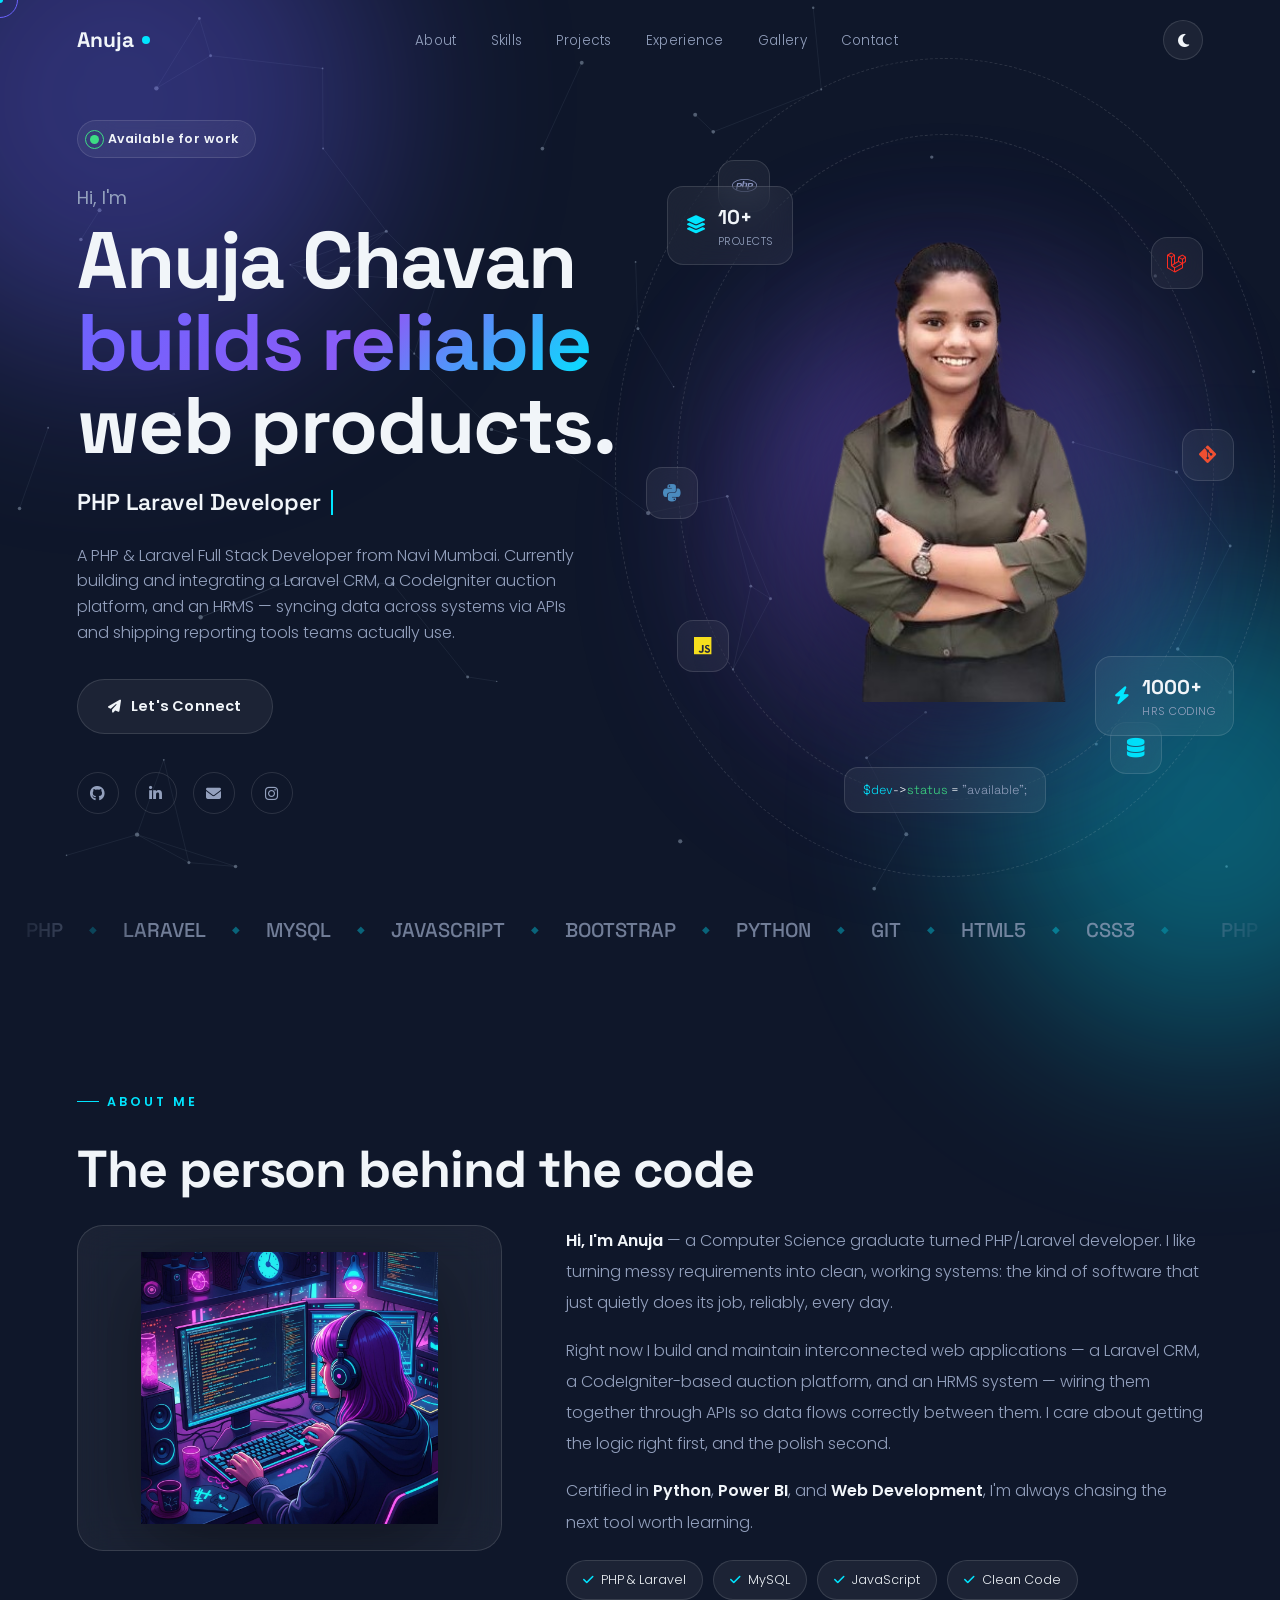
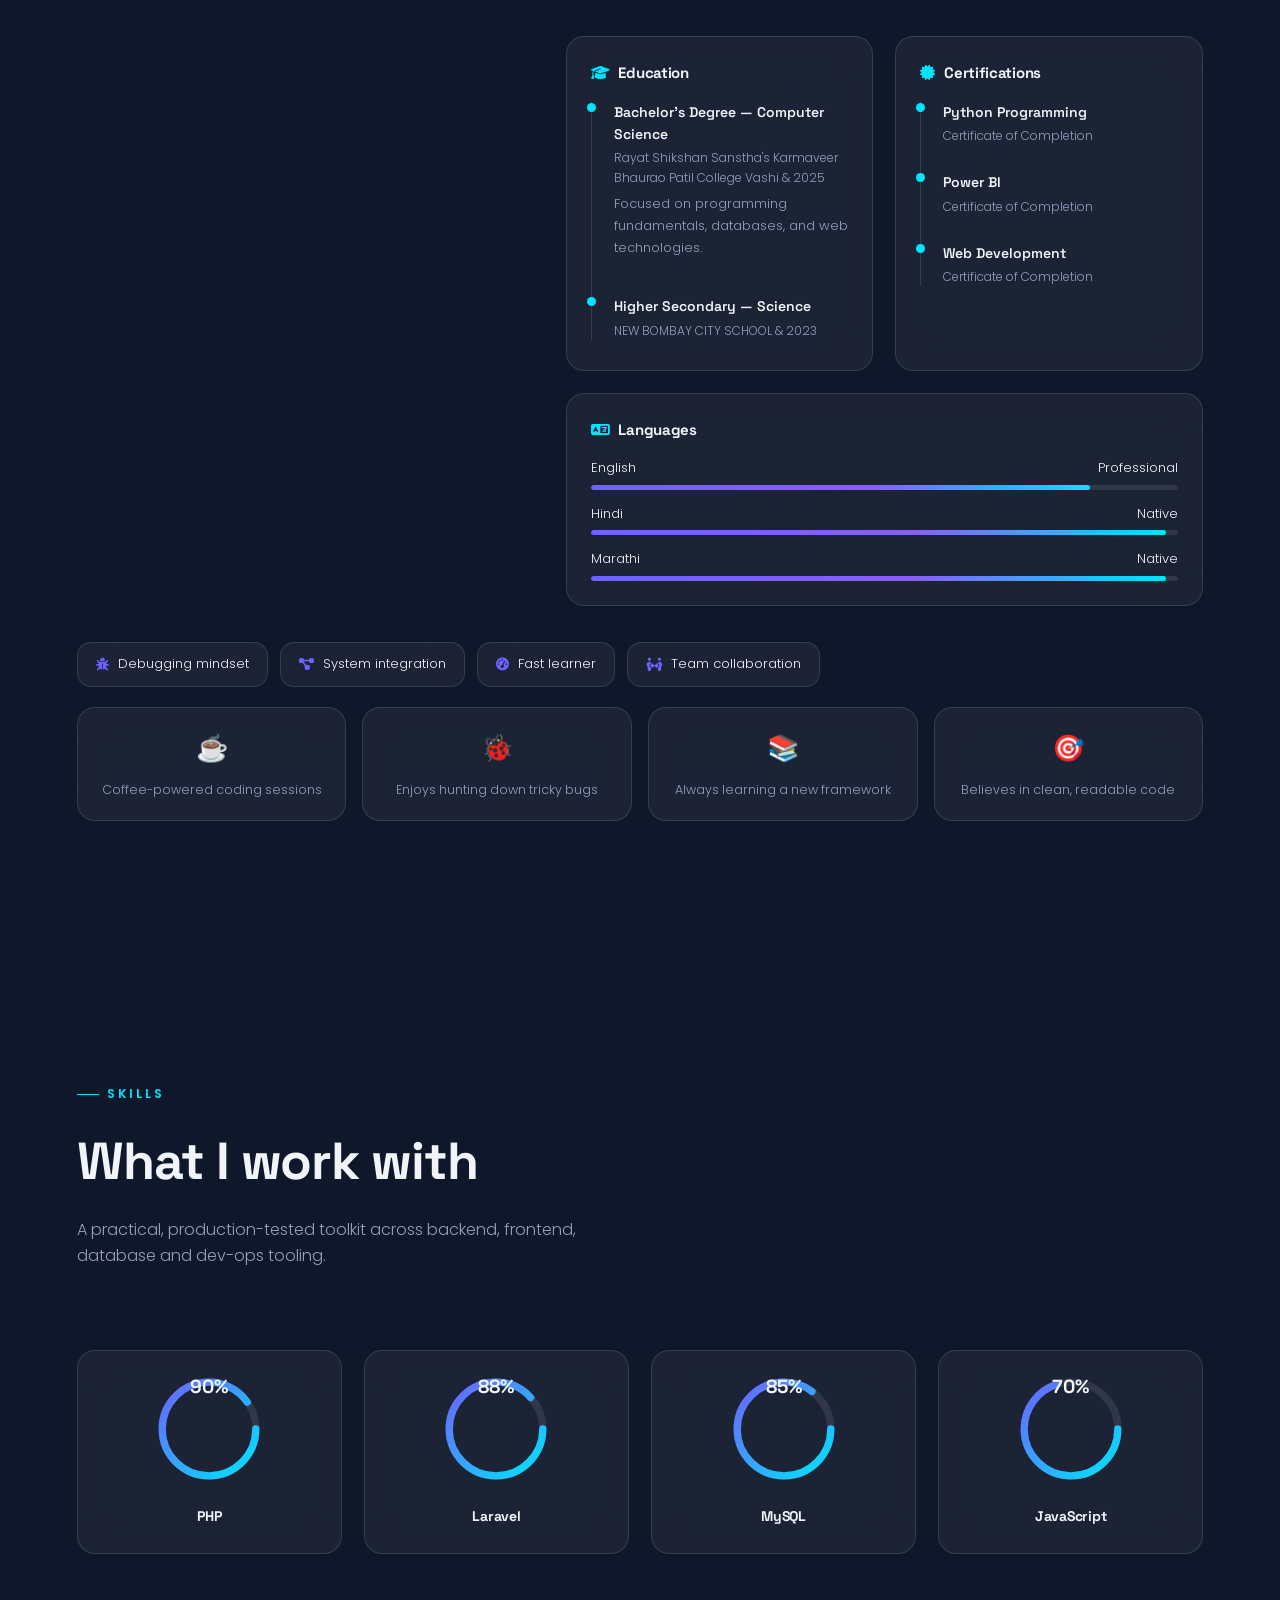
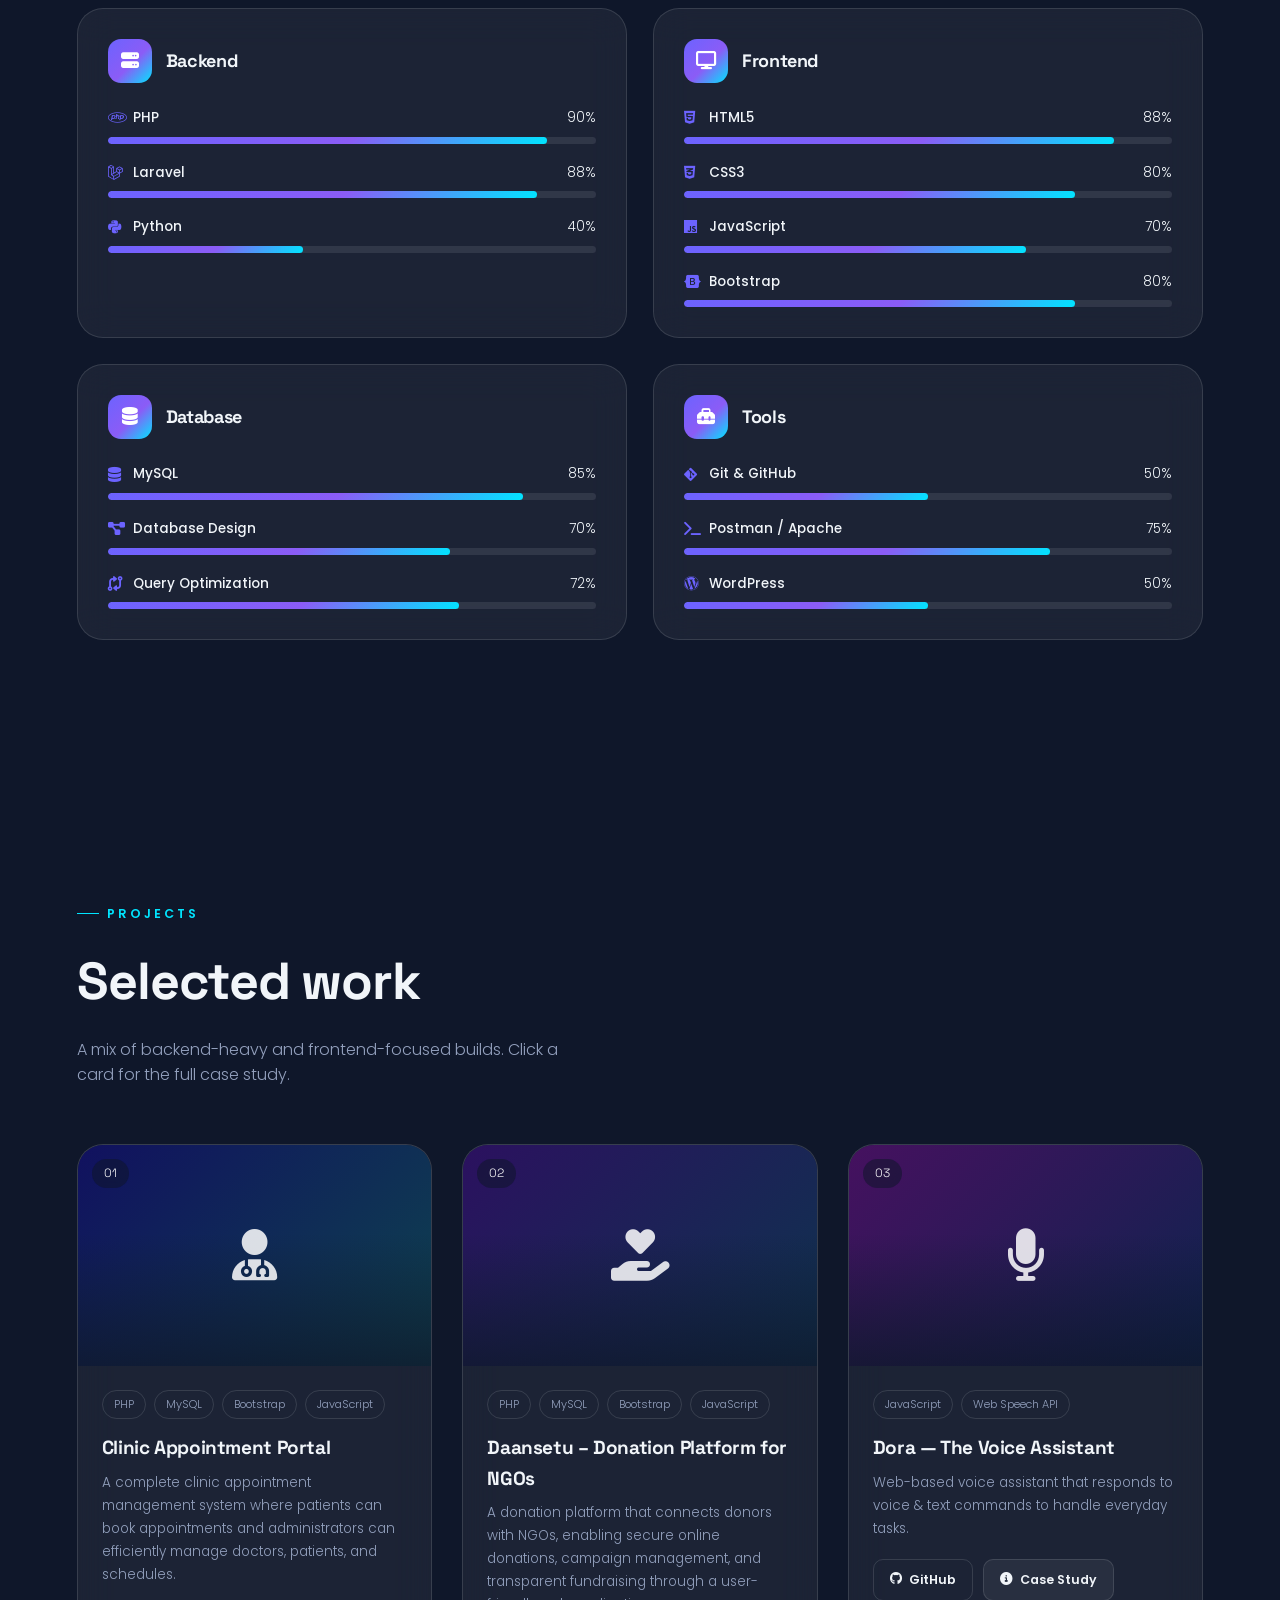
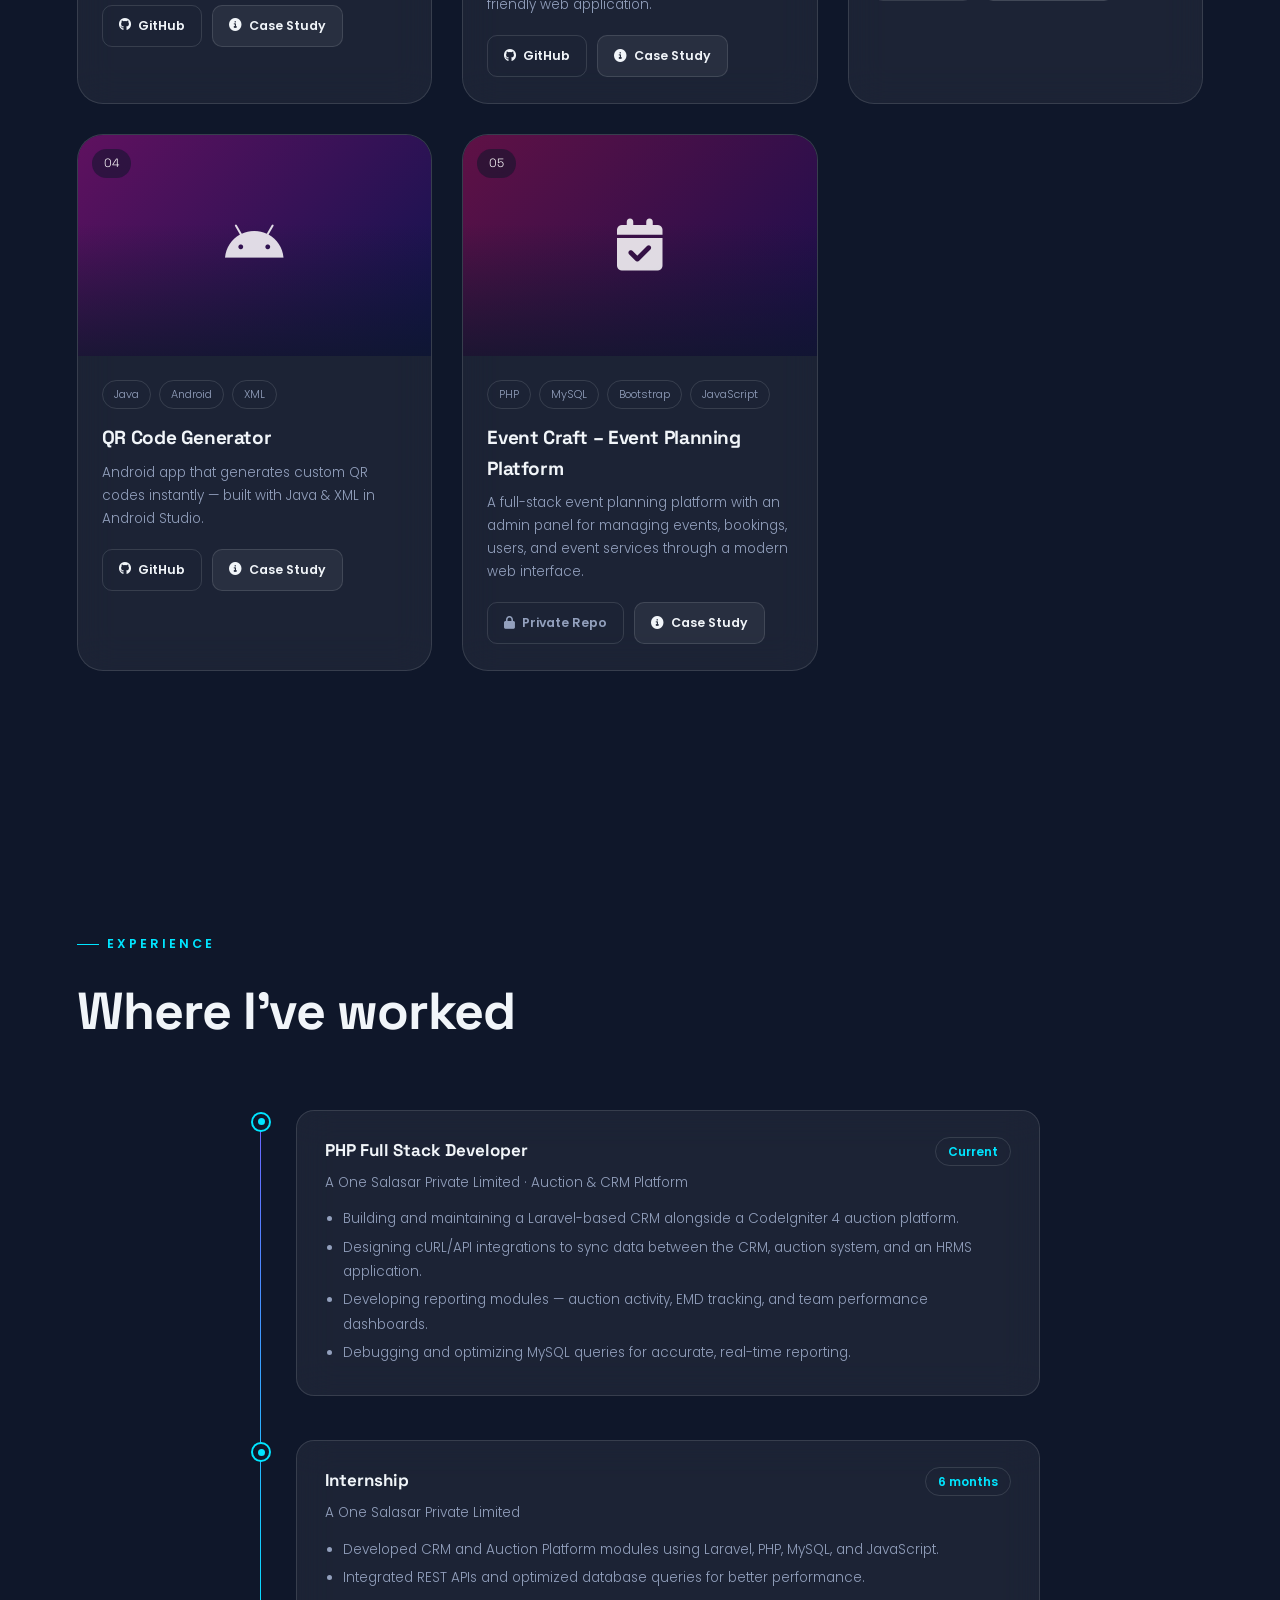
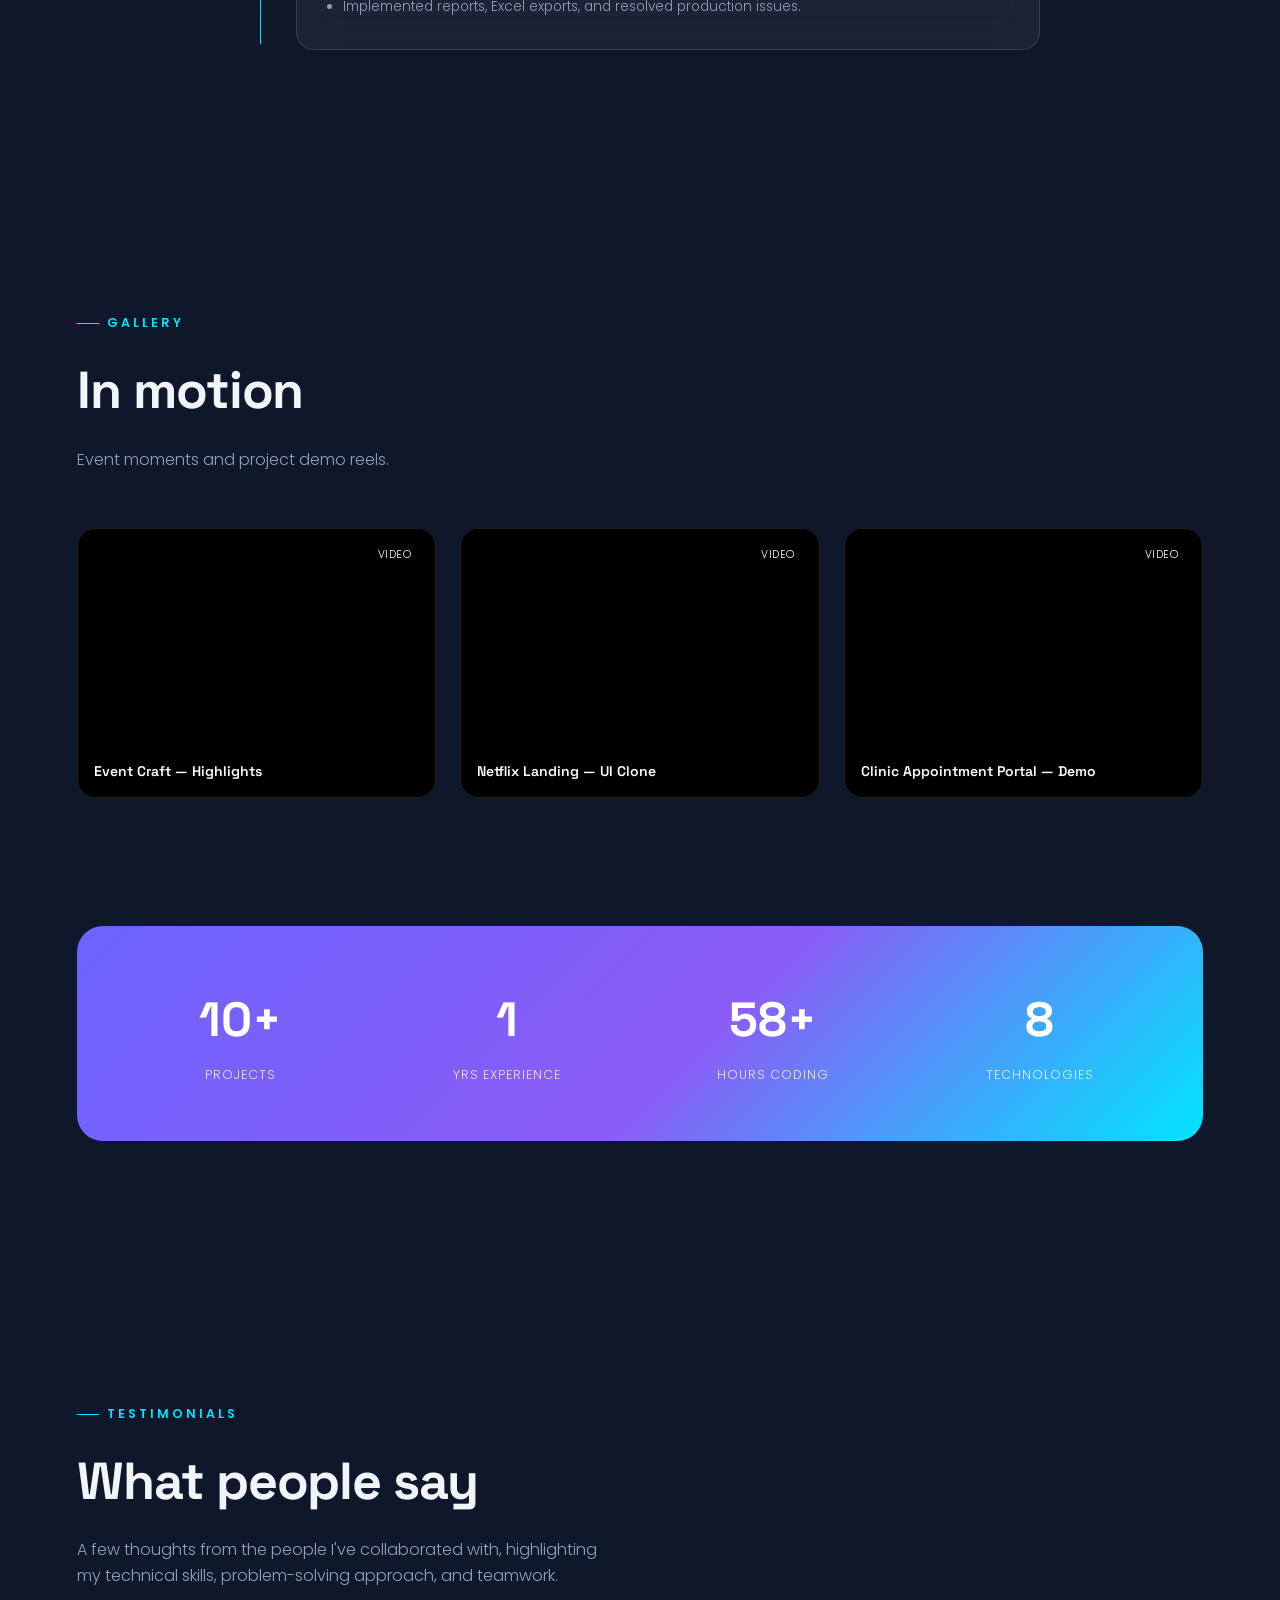
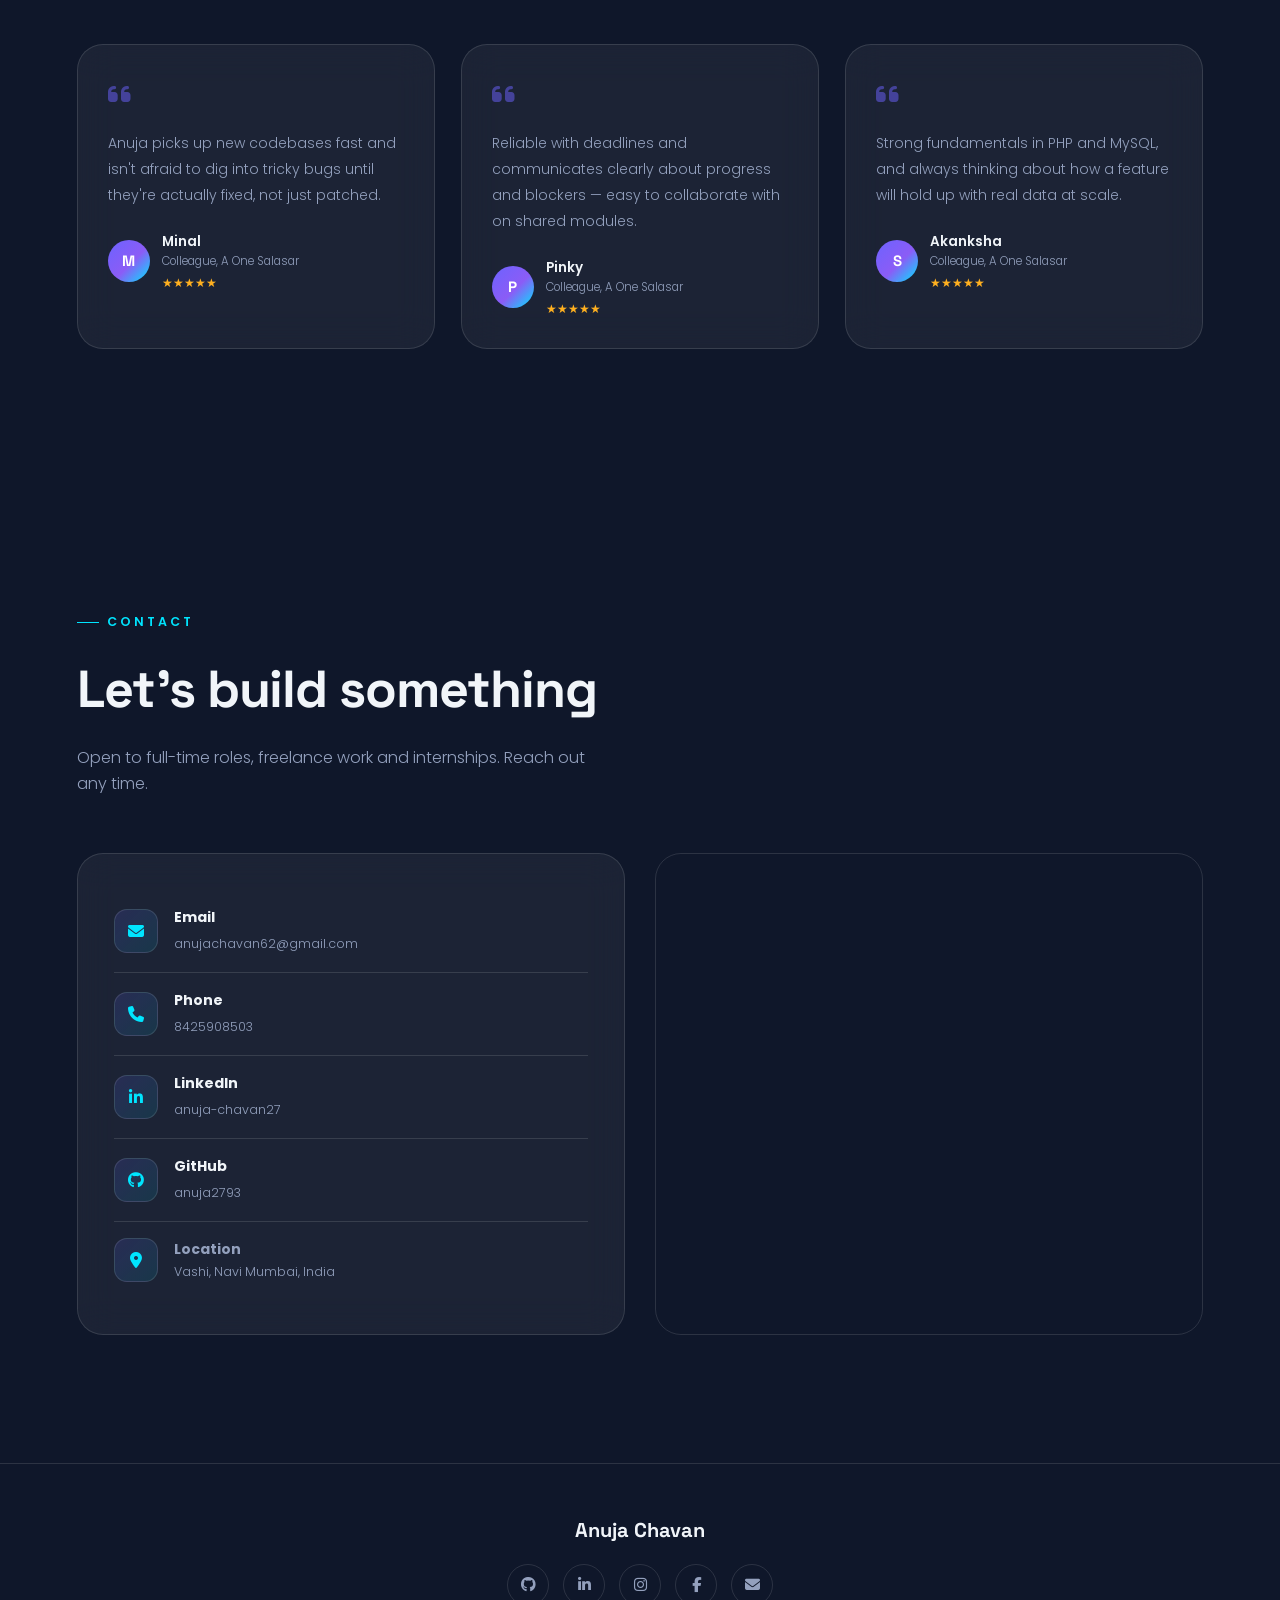
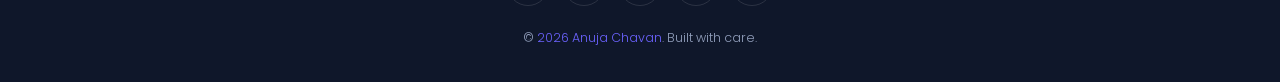
==== index.html @ b2cddc51 "Add files via upload" ====
<!DOCTYPE html>
<html lang="en">
<head>
<meta charset="UTF-8">
<meta name="viewport" content="width=device-width, initial-scale=1.0">
<title>Anuja Chavan — PHP Laravel Full Stack Developer</title>
<meta name="description" content="Anuja Chavan is a PHP Laravel Full Stack Developer building scalable web applications with PHP, Laravel, MySQL and JavaScript. Available for full-time roles and internships.">
<meta name="keywords" content="Anuja Chavan, PHP Developer, Laravel Developer, Full Stack Developer, Web Developer Portfolio, MySQL, JavaScript Developer">
<meta name="author" content="Anuja Chavan">
<meta name="robots" content="index, follow">
<!-- Open Graph -->
<meta property="og:title" content="Anuja Chavan — PHP Laravel Full Stack Developer">
<meta property="og:description" content="Portfolio of Anuja Chavan — PHP Laravel Full Stack Developer crafting scalable, clean web applications.">
<meta property="og:type" content="website">
<meta property="og:image" content="assets/anuja-hero.png">
<meta name="theme-color" content="#0F172A">
<link rel="icon" href="data:image/svg+xml,%3Csvg xmlns='http://www.w3.org/2000/svg' viewBox='0 0 100 100'%3E%3Cdefs%3E%3ClinearGradient id='g' x1='0' y1='0' x2='1' y2='1'%3E%3Cstop offset='0' stop-color='%236C63FF'/%3E%3Cstop offset='1' stop-color='%2300E5FF'/%3E%3C/linearGradient%3E%3C/defs%3E%3Crect width='100' height='100' rx='24' fill='url(%23g)'/%3E%3Ctext x='50' y='68' font-size='54' font-family='Arial' font-weight='700' fill='white' text-anchor='middle'%3EA%3C/text%3E%3C/svg%3E">

<link rel="preconnect" href="https://fonts.googleapis.com">
<link rel="preconnect" href="https://fonts.gstatic.com" crossorigin>
<link href="https://fonts.googleapis.com/css2?family=Space+Grotesk:wght@500;600;700&family=Poppins:wght@300;400;500;600;700&display=swap" rel="stylesheet">
<link rel="stylesheet" href="https://cdnjs.cloudflare.com/ajax/libs/font-awesome/6.5.1/css/all.min.css" integrity="sha512-DTOQO9RWCH3ppGqcWaEA1BIZOC6xxalwEsw9c2QQeAIftl+Vegovlnee1c9QX4TctnWMn13TZye+giMm8e2LwA==" crossorigin="anonymous" referrerpolicy="no-referrer">

<style>
/* ==========================================================================
   0. RESET & TOKENS
   ========================================================================== */
*{margin:0;padding:0;box-sizing:border-box;}
:root{
  /* brand */
  --primary:#6C63FF;
  --secondary:#8B5CF6;
  --accent:#00E5FF;
  --grad: linear-gradient(135deg,#6C63FF 0%,#8B5CF6 55%,#00E5FF 100%);
  --grad-soft: linear-gradient(135deg, rgba(108,99,255,.16), rgba(0,229,255,.10));

  /* dark theme (default) */
  --bg:#0F172A;
  --bg-soft:#131c34;
  --bg-elevated:#161f3d;
  --surface: rgba(255,255,255,0.055);
  --surface-strong: rgba(255,255,255,0.09);
  --border: rgba(255,255,255,0.12);
  --text:#F1F5F9;
  --text-dim:#93a0bd;
  --shadow: 0 20px 60px rgba(0,0,0,.45);

  --radius-lg:26px;
  --radius-md:18px;
  --radius-sm:12px;
  --maxw:1240px;
  --section-pad: clamp(70px,10vw,140px);
}
html[data-theme="light"]{
  --bg:#F7F8FC;
  --bg-soft:#FFFFFF;
  --bg-elevated:#FFFFFF;
  --surface: rgba(15,23,42,0.045);
  --surface-strong: rgba(15,23,42,0.07);
  --border: rgba(15,23,42,0.10);
  --text:#0F172A;
  --text-dim:#57628a;
  --shadow: 0 20px 60px rgba(15,23,42,.10);
}
html{scroll-behavior:smooth;}
body{
  background:var(--bg); color:var(--text);
  font-family:'Poppins',sans-serif; font-weight:300;
  overflow-x:hidden; cursor:none;
  transition:background .5s ease,color .5s ease;
  line-height:1.6;
}
@media (pointer:coarse){ body{cursor:auto;} }
@media (prefers-reduced-motion: reduce){
  *{animation-duration:.001s !important; animation-iteration-count:1 !important; transition-duration:.001s !important; scroll-behavior:auto !important;}
  body{cursor:auto;}
}
h1,h2,h3,h4,.disp{font-family:'Space Grotesk',sans-serif; font-weight:700; letter-spacing:-0.02em;}
a{color:inherit; text-decoration:none;}
img{max-width:100%; display:block;}
ul{list-style:none;}
button{font-family:inherit; cursor:pointer; border:none; background:none; color:inherit;}
::selection{background:var(--primary); color:#fff;}
.grad-text{background:var(--grad); -webkit-background-clip:text; background-clip:text; color:transparent;}

/* skip link (a11y) */
.skip-link{position:fixed; top:-60px; left:16px; background:var(--primary); color:#fff; padding:10px 18px; border-radius:8px; z-index:10001; transition:top .25s;}
.skip-link:focus{top:16px;}
a:focus-visible, button:focus-visible, [tabindex]:focus-visible{outline:2px solid var(--accent); outline-offset:3px; border-radius:6px;}

/* ==========================================================================
   1. CURSOR / PRELOADER / BACKGROUND FX
   ========================================================================== */
#cursor-dot,#cursor-ring{position:fixed; top:0; left:0; pointer-events:none; z-index:9999; border-radius:50%; transform:translate(-50%,-50%);}
#cursor-dot{width:6px;height:6px;background:var(--accent);}
#cursor-ring{width:36px;height:36px;border:1px solid var(--primary); transition:width .25s,height .25s,border-color .25s,background .25s,opacity .25s;}
#cursor-ring.big{width:68px;height:68px;background:rgba(108,99,255,0.14); border-color:var(--accent);}
@media (pointer:coarse){#cursor-dot,#cursor-ring{display:none;}}

#preloader{
  position:fixed; inset:0; background:var(--bg); z-index:10000;
  display:flex; flex-direction:column; align-items:center; justify-content:center; gap:14px;
  transition:transform .8s cubic-bezier(.76,0,.24,1), opacity .6s ease;
}
#preloader.done{transform:translateY(-100%);}
#pl-logo{font-size:15px; letter-spacing:6px; color:var(--text-dim); text-transform:uppercase;}
#pl-num{font-family:'Space Grotesk'; font-size:clamp(46px,9vw,100px); font-weight:700;}
.pl-bar{width:220px; height:2px; background:var(--surface-strong); border-radius:2px; overflow:hidden;}
.pl-bar-fill{height:100%; width:0%; background:var(--grad);}

#particle-canvas{position:fixed; inset:0; z-index:-2; pointer-events:none;}
.blob{position:fixed; border-radius:50%; filter:blur(100px); z-index:-1; opacity:.35; animation:blobDrift 18s ease-in-out infinite alternate;}
.blob1{width:520px;height:520px;background:var(--primary); top:-160px; left:-140px;}
.blob2{width:460px;height:460px;background:var(--accent); bottom:-140px; right:-160px; animation-delay:-6s;}
.blob3{width:380px;height:380px;background:var(--secondary); top:40%; left:60%; animation-delay:-11s;}
@keyframes blobDrift{ from{transform:translate(0,0) scale(1);} to{transform:translate(40px,-30px) scale(1.12);} }

/* ==========================================================================
   2. LAYOUT HELPERS
   ========================================================================== */
.wrap{max-width:var(--maxw); margin:0 auto; padding:0 6vw;}
section{padding:var(--section-pad) 6vw; position:relative;}
.eyebrow{display:inline-flex; align-items:center; gap:8px; color:var(--accent); font-size:12.5px; letter-spacing:3px; text-transform:uppercase; font-weight:600; margin-bottom:16px;}
.eyebrow::before{content:'';width:22px;height:1px;background:var(--accent);}
.sec-head{max-width:640px; margin-bottom:56px;}
.sec-title{font-size:clamp(30px,4.6vw,52px); margin-bottom:14px;}
.sec-sub{color:var(--text-dim); font-size:16px; max-width:520px;}
.reveal{opacity:0; transform:translateY(36px); transition:opacity .8s ease, transform .8s cubic-bezier(.2,.8,.2,1);}
.reveal.in{opacity:1; transform:translateY(0);}
.stagger.in > *{opacity:1; transform:none;}
.stagger > *{opacity:0; transform:translateY(24px); transition:opacity .6s ease, transform .6s cubic-bezier(.2,.8,.2,1);}
.stagger > *:nth-child(1){transition-delay:.05s;} .stagger > *:nth-child(2){transition-delay:.12s;}
.stagger > *:nth-child(3){transition-delay:.19s;} .stagger > *:nth-child(4){transition-delay:.26s;}
.stagger > *:nth-child(5){transition-delay:.33s;} .stagger > *:nth-child(6){transition-delay:.40s;}

.glass{
  background:var(--surface); border:1px solid var(--border);
  backdrop-filter:blur(18px); -webkit-backdrop-filter:blur(18px);
  border-radius:var(--radius-md);
}
.grad-border{position:relative; border-radius:var(--radius-md); background:var(--bg-soft);}
.grad-border::before{
  content:''; position:absolute; inset:-1px; border-radius:inherit; padding:1px;
  background:var(--grad); -webkit-mask:linear-gradient(#fff 0 0) content-box, linear-gradient(#fff 0 0);
  -webkit-mask-composite:xor; mask-composite:exclude; opacity:.55; pointer-events:none;
}

.btn{display:inline-flex; align-items:center; gap:10px; padding:15px 30px; border-radius:50px; font-size:14.5px; font-weight:600; letter-spacing:.2px; transition:transform .3s cubic-bezier(.2,.8,.2,1), box-shadow .3s, border-color .3s;}
.btn-primary{background:var(--grad); color:#fff; box-shadow:0 12px 30px -8px rgba(108,99,255,.55);}
.btn-primary:hover{transform:translateY(-3px); box-shadow:0 18px 40px -8px rgba(108,99,255,.7);}
.btn-ghost{border:1px solid var(--border); color:var(--text); background:var(--surface);}
.btn-ghost:hover{border-color:var(--accent); transform:translateY(-3px); color:var(--accent);}
.btn i{font-size:13px;}

/* ==========================================================================
   3. NAV
   ========================================================================== */
nav{position:fixed; top:0; left:0; right:0; z-index:500; padding:20px 6vw; display:flex; align-items:center; justify-content:space-between; transition:background .4s ease, backdrop-filter .4s ease, padding .4s ease, border-color .4s ease; border-bottom:1px solid transparent;}
nav.scrolled{background:color-mix(in srgb, var(--bg) 78%, transparent); backdrop-filter:blur(16px); padding:14px 6vw; border-color:var(--border);}
.logo{font-family:'Space Grotesk'; font-weight:700; font-size:21px; display:flex; align-items:center; gap:8px;}
.logo .dot{width:8px;height:8px;border-radius:50%;background:var(--accent);}
.navlinks{display:flex; gap:34px; align-items:center;}
.navlinks a{font-size:13.5px; letter-spacing:.3px; color:var(--text-dim); position:relative; padding:4px 0; transition:color .25s;}
.navlinks a::after{content:'';position:absolute;left:0;bottom:0;width:0;height:1px;background:var(--accent);transition:width .3s;}
.navlinks a:hover, .navlinks a.active{color:var(--text);}
.navlinks a:hover::after, .navlinks a.active::after{width:100%;}
.nav-actions{display:flex; align-items:center; gap:14px;}
.theme-toggle{width:40px;height:40px;border-radius:50%;border:1px solid var(--border);display:flex;align-items:center;justify-content:center;background:var(--surface);font-size:15px;transition:transform .3s,border-color .3s;}
.theme-toggle:hover{transform:rotate(20deg); border-color:var(--accent);}
/* CHANGE 3: resume button was previously display:none unconditionally, so it never
   appeared on any screen size. Now visible by default on desktop and hidden only
   on the mobile breakpoint below (where it already lives inside the mobile menu). */
.nav-resume{display:inline-flex;}
.hamburger{display:none; width:40px;height:40px;border-radius:10px;border:1px solid var(--border);align-items:center;justify-content:center;background:var(--surface);font-size:16px;}
.mobile-menu{position:fixed; inset:0 0 0 auto; width:min(78vw,320px); background:var(--bg-elevated); z-index:600; padding:100px 34px; transform:translateX(100%); transition:transform .45s cubic-bezier(.76,0,.24,1); border-left:1px solid var(--border);}
.mobile-menu.open{transform:translateX(0);}
.mobile-menu a{display:block; font-size:19px; padding:14px 0; border-bottom:1px solid var(--border); font-family:'Space Grotesk'; font-weight:600;}
.menu-overlay{position:fixed; inset:0; background:rgba(0,0,0,.5); z-index:590; opacity:0; pointer-events:none; transition:opacity .4s;}
.menu-overlay.open{opacity:1; pointer-events:auto;}
@media(max-width:860px){ .navlinks, .nav-resume{display:none;} .hamburger{display:flex;} }

/* ==========================================================================
   4. HERO
   ========================================================================== */
.hero{min-height:100vh; display:flex; align-items:center; padding:140px 6vw 60px; position:relative;}
.hero-grid{display:grid; grid-template-columns:1.05fr .95fr; gap:40px; align-items:center; width:100%; max-width:var(--maxw); margin:0 auto;}
.availability{display:inline-flex; align-items:center; gap:9px; padding:8px 16px 8px 12px; border-radius:50px; margin-bottom:26px;}
.availability .pulse{width:9px;height:9px;border-radius:50%;background:#3ddc84; position:relative;}
.availability .pulse::after{content:'';position:absolute;inset:-5px;border-radius:50%;border:1.5px solid #3ddc84;animation:pulseRing 1.8s ease-out infinite;}
@keyframes pulseRing{0%{transform:scale(.5);opacity:1;}100%{transform:scale(1.9);opacity:0;}}
.availability span{font-size:12.5px; letter-spacing:.5px; font-weight:600;}
.hero-hi{color:var(--text-dim); font-size:18px; margin-bottom:6px; font-weight:400;}
.hero h1{font-size:clamp(40px,6.4vw,80px); line-height:1.03;}
.hero h1 .line{overflow:hidden; display:block;}
.hero h1 .line span{display:inline-block; transform:translateY(115%); animation:riseUp .9s cubic-bezier(.2,.9,.2,1) forwards;}
.hero h1 .line:nth-child(2) span{animation-delay:.12s;}
@keyframes riseUp{to{transform:translateY(0);}}
/* CHANGE 1: role-line (typing text) now fades in AFTER the preloader/hero copy has
   settled, instead of being visible (and already mid-type) underneath the preloader.
   This removes the "stuck on a single letter" flash seen right as the page reveals. */
.role-line{display:flex; align-items:center; gap:10px; margin-top:18px; font-family:'Space Grotesk'; font-size:clamp(17px,2.1vw,23px); font-weight:600; color:var(--text-dim); min-height:32px; opacity:0;}
.role-line.ready{animation:fadeUp .6s ease forwards;}
.role-line #typed{color:var(--text);}
.role-line .caret{width:2px; height:1.1em; background:var(--accent); animation:caretBlink 1s steps(1) infinite;}
@keyframes caretBlink{50%{opacity:0;}}
.hero-sub{max-width:520px; color:var(--text-dim); font-size:16px; margin-top:22px; opacity:0; animation:fadeUp .8s .9s forwards;}
@keyframes fadeUp{from{opacity:0;transform:translateY(14px);}to{opacity:1;transform:translateY(0);}}
.hero-ctas{display:flex; gap:16px; flex-wrap:wrap; margin-top:34px; opacity:0; animation:fadeUp .8s 1.05s forwards;}
.hero-socials{display:flex; gap:16px; margin-top:38px; opacity:0; animation:fadeUp .8s 1.2s forwards;}
.hero-socials a{width:42px;height:42px;border:1px solid var(--border);border-radius:50%;display:flex;align-items:center;justify-content:center;font-size:15px;color:var(--text-dim);transition:all .3s;}
.hero-socials a:hover{color:#fff; background:var(--grad); border-color:transparent; transform:translateY(-4px);}

.hero-visual{position:relative; display:flex; align-items:center; justify-content:center; height:min(640px,72vh);}
.orbit-wrap{position:absolute; inset:0; display:flex; align-items:center; justify-content:center;}
.orbit{position:absolute; border:1px dashed var(--border); border-radius:50%; animation:spin linear infinite;}
.orbit-1{width:104%; height:104%; animation-duration:34s;}
.orbit-2{width:128%; height:128%; animation-duration:50s; animation-direction:reverse;}
@keyframes spin{to{transform:rotate(360deg);}}
.tech-float{position:absolute; width:52px;height:52px;border-radius:16px; display:flex;align-items:center;justify-content:center; font-size:20px; animation:floatY 4.5s ease-in-out infinite;}
.tech-float img{width:26px;height:26px;object-fit:contain;}
.glow-blob{position:absolute; width:340px; height:340px; background:var(--grad); filter:blur(90px); opacity:.4; border-radius:50%; z-index:0;}
@keyframes floatY{0%,100%{transform:translateY(0);}50%{transform:translateY(-14px);}}
.hero-photo-frame{position:relative; z-index:2; width:min(360px,72vw);}
.hero-photo-frame img{width:100%; filter:drop-shadow(0 30px 60px rgba(0,0,0,.5));}
.stat-chip{position:absolute; z-index:3; padding:14px 18px; border-radius:16px; display:flex; align-items:center; gap:12px; animation:floatY 5s ease-in-out infinite;}
.stat-chip .n{font-family:'Space Grotesk'; font-weight:700; font-size:20px;}
.stat-chip .l{font-size:11px; color:var(--text-dim); text-transform:uppercase; letter-spacing:.5px;}
.stat-chip-1{top:6%; left:-4%; animation-delay:.3s;}
.stat-chip-2{bottom:8%; right:-6%; animation-delay:1s;}
.code-chip{position:absolute; bottom:-4%; left:50%; transform:translateX(-50%); z-index:3; padding:12px 18px; border-radius:14px; font-family:'Space Grotesk'; font-size:12.5px; white-space:nowrap; animation:floatY 6s ease-in-out infinite 1.5s;}
.code-chip .c1{color:var(--accent);} .code-chip .c2{color:#3ddc84;} .code-chip .c3{color:var(--text-dim);}
@media(max-width:980px){
  .hero-grid{grid-template-columns:1fr; text-align:center;}
  .hero-hi,.role-line,.hero-ctas,.hero-socials{justify-content:center;}
  .hero-sub{margin-inline:auto;}
  .hero-visual{margin-top:20px; height:420px;}
  .stat-chip-1{left:0;} .stat-chip-2{right:0;}
  .code-chip{display:none;}
}

.scroll-cue{position:absolute; bottom:26px; left:50%; transform:translateX(-50%); display:flex; flex-direction:column; align-items:center; gap:8px; color:var(--text-dim); font-size:11px; letter-spacing:2px; text-transform:uppercase; opacity:0; animation:fadeUp .8s 1.5s forwards;}
.mouse-icon{width:24px;height:38px;border:2px solid var(--text-dim);border-radius:14px;display:flex;justify-content:center;padding-top:6px;}
.mouse-icon .wheel{width:3px;height:7px;border-radius:2px;background:var(--accent);animation:wheelMove 1.6s ease-in-out infinite;}
@keyframes wheelMove{0%{transform:translateY(0);opacity:1;}100%{transform:translateY(10px);opacity:0;}}

/* ==========================================================================
   5. MARQUEE
   ========================================================================== */
.marquee{display:flex; width:max-content; animation:scrollLeft 34s linear infinite;}
.marquee span{font-family:'Space Grotesk'; font-size:clamp(15px,2vw,20px); font-weight:500; color:var(--text-dim); padding:0 26px; white-space:nowrap; display:flex; align-items:center; gap:26px; opacity:.75;}
.marquee span i{color:var(--accent); font-style:normal; font-size:10px; opacity:.5;}
@keyframes scrollLeft{from{transform:translateX(0);}to{transform:translateX(-50%);}}

/* ==========================================================================
   6. ABOUT
   ========================================================================== */
.about-grid{display:grid; grid-template-columns:.8fr 1.2fr; gap:64px; align-items:start;}
@media(max-width:900px){.about-grid{grid-template-columns:1fr;}}
.about-photo-wrap{position:relative;}
.about-photo-card{border-radius:var(--radius-lg); overflow:hidden; position:relative; transform-style:preserve-3d; transition:transform .15s ease; padding:26px; text-align:center;}
.about-photo-card img{width:80%; margin:0 auto; filter:drop-shadow(0 20px 40px rgba(0,0,0,.4));}
.about-badge{position:absolute; bottom:18px; left:18px; right:18px; padding:14px 18px; border-radius:14px; display:flex; align-items:center; gap:12px;}
.about-badge i{color:var(--accent); font-size:20px;}
.about-badge b{display:block; font-family:'Space Grotesk'; font-size:14px;}
.about-badge small{color:var(--text-dim); font-size:11.5px;}

.about-text p{color:var(--text-dim); font-size:16px; line-height:1.95; margin-bottom:16px;}
.about-text b{color:var(--text); font-weight:600;}
.chip-row{display:flex; flex-wrap:wrap; gap:10px; margin:22px 0 8px;}
.chip{border:1px solid var(--border); background:var(--surface); padding:9px 16px; border-radius:30px; font-size:12.5px; display:flex; align-items:center; gap:7px;}
.chip i{color:var(--accent); font-size:12px;}

.about-sub-grid{display:grid; grid-template-columns:1fr 1fr; gap:22px; margin-top:36px;}
@media(max-width:600px){.about-sub-grid{grid-template-columns:1fr;}}
.mini-card{padding:24px; border-radius:var(--radius-md);}
.mini-card h4{font-size:15px; margin-bottom:16px; display:flex; align-items:center; gap:9px;}
.mini-card h4 i{color:var(--accent);}

.tl-item{position:relative; padding-left:22px; padding-bottom:20px; border-left:1px solid var(--border);}
.tl-item:last-child{padding-bottom:0;}
.tl-item::before{content:'';position:absolute; left:-5px; top:2px; width:9px;height:9px;border-radius:50%;background:var(--accent);}
.tl-item .tl-title{font-family:'Space Grotesk'; font-weight:600; font-size:14px;}
.tl-item .tl-meta{color:var(--text-dim); font-size:12px; margin:3px 0 6px;}
.tl-item p{color:var(--text-dim); font-size:13px; line-height:1.7;}

.lang-item{margin-bottom:14px;}
.lang-item:last-child{margin-bottom:0;}
.lang-top{display:flex; justify-content:space-between; font-size:13px; margin-bottom:6px;}
.lang-bar{height:5px; border-radius:6px; background:var(--surface-strong); overflow:hidden;}
.lang-bar-fill{height:100%; border-radius:6px; background:var(--grad); width:0%; transition:width 1.2s cubic-bezier(.2,.8,.2,1);}

.strength-row{display:flex; flex-wrap:wrap; gap:12px; margin-top:36px;}
.strength-chip{display:flex; align-items:center; gap:9px; padding:11px 18px; border-radius:14px; font-size:13px; transition:transform .3s, border-color .3s;}
.strength-chip:hover{transform:translateY(-4px); border-color:var(--accent);}
.strength-chip i{color:var(--primary);}

.fun-grid{display:grid; grid-template-columns:repeat(4,1fr); gap:16px; margin-top:20px;}
@media(max-width:800px){.fun-grid{grid-template-columns:repeat(2,1fr);}}
.fun-card{padding:20px 16px; border-radius:var(--radius-md); text-align:center; transition:transform .3s;}
.fun-card:hover{transform:translateY(-6px);}
.fun-card .emoji{font-size:26px; margin-bottom:10px;}
.fun-card p{font-size:12.5px; color:var(--text-dim);}

/* ==========================================================================
   7. SKILLS
   ========================================================================== */
.ring-strip{display:grid; grid-template-columns:repeat(4,1fr); gap:22px; margin-bottom:54px;}
@media(max-width:800px){.ring-strip{grid-template-columns:repeat(2,1fr);}}
.ring-card{padding:26px 16px; border-radius:var(--radius-md); text-align:center; transition:transform .3s,border-color .3s;}
.ring-card:hover{transform:translateY(-6px); border-color:var(--accent);}
.ring-svg{width:104px;height:104px; margin:0 auto 12px;}
.ring-svg circle{fill:none; stroke-width:7;}
.ring-bg{stroke:var(--surface-strong);}
.ring-fg{stroke:url(#ringGrad); stroke-linecap:round; stroke-dasharray:283; stroke-dashoffset:283; transition:stroke-dashoffset 1.6s cubic-bezier(.2,.8,.2,1);}
.ring-label-wrap{position:relative;}
.ring-pct{position:absolute; inset:0; display:flex; align-items:center; justify-content:center; font-family:'Space Grotesk'; font-weight:700; font-size:19px; top:-104px;}
.ring-card h4{font-family:'Space Grotesk'; font-size:14px; margin-top:4px;}

.skill-cat-grid{display:grid; grid-template-columns:repeat(2,1fr); gap:26px;}
@media(max-width:800px){.skill-cat-grid{grid-template-columns:1fr;}}
.skill-cat{padding:30px; border-radius:var(--radius-lg);}
.skill-cat-head{display:flex; align-items:center; gap:14px; margin-bottom:24px;}
.skill-cat-head .ic{width:44px;height:44px;border-radius:13px;background:var(--grad);display:flex;align-items:center;justify-content:center;font-size:18px;color:#fff;}
.skill-cat-head h3{font-size:18px;}
.skill-row{margin-bottom:18px;}
.skill-row:last-child{margin-bottom:0;}
.skill-row-top{display:flex; justify-content:space-between; align-items:center; margin-bottom:8px; font-size:13.5px;}
.skill-row-top .sname{display:flex; align-items:center; gap:9px; font-weight:500;}
.skill-row-top .sname i, .skill-row-top .sname img{width:16px; font-size:15px; color:var(--primary);}
.skill-bar{height:7px; border-radius:8px; background:var(--surface-strong); overflow:hidden;}
.skill-bar-fill{height:100%; border-radius:8px; background:var(--grad); width:0%; transition:width 1.4s cubic-bezier(.2,.8,.2,1);}

/* ==========================================================================
   8. PROJECTS
   ========================================================================== */
.proj-grid{display:grid; grid-template-columns:repeat(auto-fit,minmax(340px,1fr)); gap:30px;}
.proj-card{border-radius:var(--radius-lg); overflow:hidden; transform-style:preserve-3d; transition:transform .12s ease, border-color .3s; position:relative;}
.proj-thumb{aspect-ratio:16/10; position:relative; overflow:hidden; display:flex; align-items:center; justify-content:center;}
.proj-thumb .pt-icon{font-size:52px; color:rgba(255,255,255,.85); position:relative; z-index:2;}
.proj-thumb::after{content:''; position:absolute; inset:0; background:linear-gradient(180deg, transparent 40%, rgba(15,23,42,.75) 100%);}
.proj-card:hover .proj-thumb img, .proj-card:hover .proj-thumb .pt-icon{transform:scale(1.08);}
.proj-thumb img, .proj-thumb .pt-icon{transition:transform .5s ease;}
.proj-idx-badge{position:absolute; top:14px; left:14px; z-index:3; font-family:'Space Grotesk'; font-size:12px; padding:5px 12px; border-radius:20px; background:rgba(15,23,42,.55); color:#fff; backdrop-filter:blur(6px);}
.proj-body{padding:24px 24px 26px;}
.proj-badges{display:flex; flex-wrap:wrap; gap:8px; margin-bottom:14px;}
.proj-badge{font-size:11px; padding:5px 11px; border-radius:20px; border:1px solid var(--border); color:var(--text-dim);}
.proj-card h3{font-size:19px; margin-bottom:8px;}
.proj-card > .proj-body > p{color:var(--text-dim); font-size:13.5px; line-height:1.7; margin-bottom:18px;}
.proj-actions{display:flex; gap:10px; flex-wrap:wrap;}
.proj-actions a, .proj-actions button{display:flex; align-items:center; gap:7px; font-size:12.5px; font-weight:600; padding:10px 16px; border-radius:10px; border:1px solid var(--border); transition:all .3s;}
.proj-actions .live{background:var(--grad); border-color:transparent; color:#fff;}
.proj-actions a:hover, .proj-actions button:hover{transform:translateY(-3px);}
.proj-actions .details-btn{background:var(--surface);}

/* case study modal */
.cs-modal{position:fixed; inset:0; background:rgba(5,8,20,.7); backdrop-filter:blur(6px); z-index:9000; display:none; align-items:center; justify-content:center; padding:5vw;}
.cs-modal.open{display:flex;}
.cs-panel{max-width:640px; width:100%; max-height:84vh; overflow-y:auto; border-radius:var(--radius-lg); padding:36px; background:var(--bg-elevated); border:1px solid var(--border); position:relative;}
.cs-close{position:absolute; top:20px; right:20px; width:36px;height:36px;border-radius:50%; background:var(--surface); display:flex;align-items:center;justify-content:center;}
.cs-panel h3{font-size:24px; margin-bottom:4px;}
.cs-panel .cs-tag{color:var(--accent); font-size:12px; letter-spacing:2px; text-transform:uppercase; margin-bottom:18px; display:block;}
.cs-block{margin-bottom:18px;}
.cs-block h5{font-size:13px; text-transform:uppercase; letter-spacing:1px; color:var(--accent); margin-bottom:8px;}
.cs-block p, .cs-block li{color:var(--text-dim); font-size:14px; line-height:1.8;}
.cs-block ul{padding-left:18px; list-style:disc;}

/* ==========================================================================
   10. EXPERIENCE TIMELINE
   ========================================================================== */
.exp-timeline{position:relative; max-width:800px; margin:0 auto;}
.exp-timeline::before{content:''; position:absolute; left:20px; top:6px; bottom:6px; width:1px; background:linear-gradient(var(--primary),var(--accent));}
.exp-item{position:relative; padding-left:56px; margin-bottom:44px;}
.exp-item:last-child{margin-bottom:0;}
.exp-dot{position:absolute; left:11px; top:2px; width:20px;height:20px;border-radius:50%; background:var(--bg); border:2px solid var(--accent); display:flex; align-items:center; justify-content:center;}
.exp-dot::after{content:''; width:7px;height:7px;border-radius:50%; background:var(--accent);}
.exp-card{padding:26px 28px; border-radius:var(--radius-md);}
.exp-top{display:flex; justify-content:space-between; flex-wrap:wrap; gap:8px; margin-bottom:6px;}
.exp-role{font-family:'Space Grotesk'; font-weight:700; font-size:17px;}
.exp-period{font-size:12px; color:var(--accent); font-weight:600; padding:4px 12px; border:1px solid var(--border); border-radius:20px; height:fit-content;}
.exp-org{color:var(--text-dim); font-size:13.5px; margin-bottom:14px;}
.exp-card ul{padding-left:18px; list-style:disc;}
.exp-card li{color:var(--text-dim); font-size:13.5px; line-height:1.8; margin-bottom:4px;}

/* ==========================================================================
   11. GALLERY
   ========================================================================== */
.gal-grid{display:grid; grid-template-columns:repeat(auto-fit,minmax(280px,1fr)); gap:24px;}
.gal-card{border-radius:var(--radius-md); overflow:hidden; position:relative; border:1px solid var(--border); background:#000; cursor:pointer; aspect-ratio:4/3;}
.gal-card img,.gal-card video{width:100%; height:100%; object-fit:cover; display:block; transition:transform .6s;}
.gal-card:hover img,.gal-card:hover video{transform:scale(1.07);}
.gal-overlay{position:absolute; inset:0; display:flex; align-items:center; justify-content:center; background:linear-gradient(0deg,rgba(0,0,0,.75),transparent 55%); opacity:0; transition:opacity .3s;}
.gal-card:hover .gal-overlay{opacity:1;}
.play-btn{width:56px;height:56px;border-radius:50%;background:var(--grad); display:flex; align-items:center; justify-content:center; font-size:16px; color:#fff;}
.gal-title{position:absolute; left:16px; bottom:14px; font-family:'Space Grotesk'; font-weight:600; font-size:14px; color:#fff; z-index:2;}
.gal-tag{position:absolute; top:14px; right:14px; font-size:10.5px; padding:4px 10px; border-radius:20px; background:rgba(0,0,0,.5); color:#fff; z-index:2; text-transform:uppercase; letter-spacing:.5px;}

#videoModal,#imgModal{position:fixed; inset:0; background:rgba(5,5,10,0.92); z-index:9998; display:none; align-items:center; justify-content:center; padding:5vw;}
#videoModal.open,#imgModal.open{display:flex;}
#videoModal video{max-width:100%; max-height:82vh; border-radius:14px;}
#imgModal img{max-width:100%; max-height:82vh; border-radius:14px;}
.modal-close{position:absolute; top:26px; right:5vw; font-size:14px; letter-spacing:2px; text-transform:uppercase; cursor:pointer; color:#fff; display:flex; align-items:center; gap:8px; z-index:5; padding:10px; margin:-10px;}

/* ==========================================================================
   12. STATS
   ========================================================================== */
.stats-band{background:var(--grad); border-radius:var(--radius-lg); padding:56px 40px; display:grid; grid-template-columns:repeat(4,1fr); gap:20px; text-align:center;}
@media(max-width:760px){.stats-band{grid-template-columns:repeat(2,1fr);}}
.stat-block .num{font-family:'Space Grotesk'; font-weight:700; font-size:clamp(32px,4.2vw,48px); color:#fff;}
.stat-block .lab{font-size:12.5px; letter-spacing:1px; text-transform:uppercase; color:rgba(255,255,255,.85); margin-top:6px;}

/* ==========================================================================
   13. TESTIMONIALS
   ========================================================================== */
.testi-grid{display:grid; grid-template-columns:repeat(auto-fit,minmax(300px,1fr)); gap:26px;}
.testi-card{padding:30px; border-radius:var(--radius-lg); position:relative;}
.testi-quote-ic{font-size:26px; color:var(--primary); opacity:.5; margin-bottom:14px;}
.testi-card p{color:var(--text-dim); font-size:14px; line-height:1.85; margin-bottom:22px;}
.testi-person{display:flex; align-items:center; gap:12px;}
.testi-avatar{width:42px;height:42px;border-radius:50%; background:var(--grad); display:flex; align-items:center; justify-content:center; font-family:'Space Grotesk'; font-weight:700; color:#fff; font-size:15px;}
.testi-name{font-size:13.5px; font-weight:600;}
.testi-role{font-size:11.5px; color:var(--text-dim);}
.testi-stars{color:#ffb020; font-size:12px; margin-top:2px;}

/* ==========================================================================
   14. RESUME
   ========================================================================== */
.resume-wrap{display:grid; grid-template-columns:.9fr 1.1fr; gap:50px; align-items:center;}
@media(max-width:840px){.resume-wrap{grid-template-columns:1fr;}}
.resume-preview{border-radius:var(--radius-lg); padding:34px; text-align:center;}
.resume-page{background:var(--bg-soft); border:1px solid var(--border); border-radius:14px; padding:26px 22px; text-align:left; position:relative; overflow:hidden;}
.resume-page::before{content:''; position:absolute; top:0; left:0; width:5px; height:100%; background:var(--grad);}
.resume-page .rl{height:8px; border-radius:4px; background:var(--surface-strong); margin-bottom:10px;}
.resume-page .rl.w60{width:60%;} .resume-page .rl.w80{width:80%;} .resume-page .rl.w40{width:40%;} .resume-page .rl.w90{width:90%;}
.resume-page .rname{font-family:'Space Grotesk'; font-weight:700; font-size:17px; margin-bottom:14px;}
.resume-list{margin-top:26px; display:flex; flex-direction:column; gap:14px;}
.resume-list li{display:flex; gap:12px; font-size:14px; color:var(--text-dim); align-items:flex-start;}
.resume-list i{color:var(--accent); margin-top:3px;}

/* ==========================================================================
   15. CONTACT
   ========================================================================== */
.contact-wrap{display:grid; grid-template-columns:1fr 1fr; gap:30px;}
@media(max-width:860px){.contact-wrap{grid-template-columns:1fr;}}
.contact-card{padding:36px; border-radius:var(--radius-lg);}
.contact-row{display:flex; align-items:center; gap:16px; padding:16px 0; border-bottom:1px solid var(--border);}
.contact-row:last-child{border-bottom:none;}
.contact-row .ic{width:44px;height:44px;border-radius:13px;background:var(--grad-soft); border:1px solid var(--border); display:flex; align-items:center; justify-content:center; font-size:16px; color:var(--accent); flex-shrink:0;}
.contact-row b{display:block; font-size:14px; margin-bottom:2px;}
.contact-row span{font-size:12.5px; color:var(--text-dim);}
.map-frame{border-radius:var(--radius-lg); overflow:hidden; height:100%; min-height:320px; border:1px solid var(--border); filter:grayscale(.3) contrast(1.05);}
html[data-theme="light"] .map-frame{filter:none;}
.map-frame iframe{width:100%; height:100%; min-height:320px; border:0;}

/* ==========================================================================
   16. FOOTER
   ========================================================================== */
footer{padding:50px 6vw 34px; border-top:1px solid var(--border); text-align:center;}
.footer-logo{font-family:'Space Grotesk'; font-weight:700; font-size:20px; margin-bottom:18px;}
.footer-socials{display:flex; justify-content:center; gap:14px; margin-bottom:22px;}
.footer-socials a{width:42px;height:42px;border:1px solid var(--border);border-radius:50%;display:flex;align-items:center;justify-content:center;font-size:15px;color:var(--text-dim);transition:all .35s;}
.footer-socials a:hover{color:#fff; background:var(--grad); border-color:transparent; transform:translateY(-5px) rotate(8deg);}
footer .copy{color:var(--text-dim); font-size:12.5px;}
footer .copy span{color:var(--primary);}

#backToTop{position:fixed; bottom:26px; right:26px; width:48px;height:48px;border-radius:50%; background:var(--grad); color:#fff; display:flex; align-items:center; justify-content:center; z-index:400; opacity:0; pointer-events:none; transform:translateY(10px); transition:opacity .3s, transform .3s; box-shadow:0 10px 30px -6px rgba(108,99,255,.6);}
#backToTop.show{opacity:1; pointer-events:auto; transform:translateY(0);}

/* utility */
.center-cta{text-align:center; margin-top:50px;}

/* ==========================================================================
   17. PHONE / TABLET RESPONSIVE OVERRIDES
   ========================================================================== */
@media(max-width:768px){
  :root{ --section-pad: clamp(50px,10vw,90px); }
  section{padding-left:5.5vw; padding-right:5.5vw;}
  nav{padding:16px 5.5vw;}
  nav.scrolled{padding:12px 5.5vw;}
  .sec-head{margin-bottom:38px;}
  .proj-grid{grid-template-columns:1fr;}
  .gal-grid{grid-template-columns:1fr;}
  .testi-grid{grid-template-columns:1fr;}
  .stats-band{padding:36px 22px;}
  .contact-card,.resume-preview{padding:26px;}
  .map-frame,.map-frame iframe{min-height:240px;}
  footer{padding:40px 5.5vw 26px;}
}

@media(max-width:600px){
  .about-sub-grid{grid-template-columns:1fr;}
}

@media(max-width:520px){
  html{font-size:15px;}
  .hero{padding:118px 5.5vw 48px; min-height:auto;}
  .hero-hi{font-size:16px;}
  .hero h1{font-size:clamp(32px,9vw,44px);}
  .hero-sub{font-size:14.5px;}
  .hero-ctas{gap:12px;}
  .btn{padding:13px 22px; font-size:13.5px;}
  .hero-visual{height:300px; margin-top:26px;}
  .hero-photo-frame{width:min(200px,58vw);}
  .glow-blob{width:220px; height:220px; filter:blur(60px);}
  .tech-float{width:38px; height:38px; font-size:15px; border-radius:12px;}
  .stat-chip{padding:9px 12px; gap:8px;}
  .stat-chip .n{font-size:16px;}
  .stat-chip .l{font-size:9.5px;}
  .stat-chip-1{top:0; left:0;}
  .stat-chip-2{bottom:0; right:0;}
  .code-chip{display:none;}
  .orbit-1,.orbit-2{display:none;}

  .sec-title{font-size:clamp(24px,7vw,32px);}
  .sec-sub{font-size:14.5px;}
  .eyebrow{font-size:11px; letter-spacing:2px;}

  .about-photo-card{padding:16px;}
  .chip-row{gap:8px;}
  .chip{padding:7px 13px; font-size:11.5px;}
  .mini-card{padding:18px;}
  .strength-row{gap:8px; margin-top:26px;}
  .strength-chip{font-size:12px; padding:9px 14px;}
  .fun-grid{grid-template-columns:1fr 1fr; gap:10px;}
  .fun-card{padding:16px 10px;}

  .ring-strip{grid-template-columns:1fr 1fr; gap:14px;}
  .ring-svg{width:84px; height:84px;}
  .ring-pct{top:-84px; font-size:16px;}
  .skill-cat{padding:22px;}

  .proj-body{padding:20px;}
  .proj-actions a,.proj-actions button{font-size:11.5px; padding:9px 13px;}

  .exp-timeline::before{left:13px;}
  .exp-item{padding-left:38px; margin-bottom:32px;}
  .exp-dot{left:4px; width:16px; height:16px;}
  .exp-card{padding:20px 18px;}
  .exp-role{font-size:15.5px;}

  .stats-band{grid-template-columns:1fr 1fr; padding:26px 16px; gap:18px 12px;}
  .stat-block .num{font-size:clamp(26px,8vw,36px);}

  .testi-card{padding:22px;}

  .contact-card{padding:20px;}
  .contact-row{padding:13px 0; gap:12px;}
  .contact-row .ic{width:38px; height:38px; font-size:14px;}

  #backToTop{width:42px; height:42px; bottom:18px; right:18px;}
}/* ===== FIXES: overflow + wide-screen consistency ===== */

/* 1. Marquee ab page ko wide nahi karega */
.marquee-wrap{overflow:hidden; width:100%;}

/* 2. Mobile par bhi horizontal scroll band */
html{overflow-x:hidden;}
body{overflow-x:hidden; max-width:100%;}
@supports (overflow:clip){
  html,body{overflow-x:clip;}
}

/* 3. Hero ke floating chips bahar nahi nikalenge */
.hero{overflow:hidden;}

/* 4. Wide screen / zoom-out par sab sections same width mein rahenge */
@media (min-width:769px){
  section, nav, nav.scrolled{
    padding-left:max(6vw, calc((100% - var(--maxw)) / 2));
    padding-right:max(6vw, calc((100% - var(--maxw)) / 2));
  }
}/* ===== DESKTOP / ZOOM-OUT FIXES ===== */

/* 1. Wide screen par content thoda bada */
:root{ --maxw:1400px; }

/* 2. Hero ki height cap, ab khali gap nahi banega */
@media (min-width:981px){
  .hero{
    min-height:min(100vh, 880px);
    padding-top:120px;
    padding-bottom:70px;
  }
}

/* 3. Bahut wide screen (zoom-out 50% ya kam) par hero visual aur text balanced */
@media (min-width:1800px){
  .hero h1{font-size:88px;}
  .hero-sub{font-size:17px; max-width:560px;}
  .hero-photo-frame{width:400px;}
}/* ===== ULTRA-WIDE / ZOOM-OUT POLISH ===== */

/* 2. Marquee ke edges fade, ab cut-off wala look nahi aayega */
.marquee-wrap{
  -webkit-mask-image:linear-gradient(90deg, transparent, #000 12%, #000 88%, transparent);
  mask-image:linear-gradient(90deg, transparent, #000 12%, #000 88%, transparent);
  padding:10px 0;
}

/* 3. Hero ke neeche ka gap kam */
@media (min-width:981px){
  .hero{ min-height:auto; padding-bottom:90px; }
  .scroll-cue{ display:none; }
}
.scroll-cue{display:none !important;}
@media (min-width:1700px){ :root{ --maxw:1600px; } body{ zoom:1.15; } }
@media (min-width:2200px){ body{ zoom:1.35; } }

</style>
<link rel="canonical" href="https://YOUR-DOMAIN/">
<meta property="og:url" content="https://YOUR-DOMAIN/">
<meta property="og:image" content="https://YOUR-DOMAIN/assets/anuja-hero.png">
<meta property="og:image:width" content="1200">
<meta property="og:image:height" content="630">
<meta name="twitter:card" content="summary_large_image">
<meta name="twitter:title" content="Anuja Chavan — PHP Laravel Full Stack Developer">
<meta name="twitter:description" content="PHP Laravel developer building scalable web applications. Open to full-time, freelance and internship work.">
<meta name="twitter:image" content="https://YOUR-DOMAIN/assets/anuja-hero.png">

<script type="application/ld+json">
{
  "@context": "https://schema.org",
  "@type": "Person",
  "name": "Anuja Chavan",
  "jobTitle": "PHP Laravel Full Stack Developer",
  "email": "mailto:anujachavan62@gmail.com",
  "address": { "@type": "PostalAddress", "addressLocality": "Navi Mumbai", "addressCountry": "IN" },
  "sameAs": [
    "https://github.com/anuja2793",
    "https://www.linkedin.com/in/anuja-chavan27/",
    "https://www.instagram.com/anuja_2793/"
  ],
  "knowsAbout": ["PHP", "Laravel", "MySQL", "JavaScript", "CodeIgniter"]
}
</script>
</head>
<body>

<a href="#main" class="skip-link">Skip to content</a>

<!-- Preloader -->
<div id="preloader" aria-hidden="true">
  <div id="pl-logo">ANUJA CHAVAN</div>
  <div id="pl-num">0%</div>
  <div class="pl-bar"><div class="pl-bar-fill" id="plBarFill"></div></div>
</div>

<!-- Custom cursor -->
<div id="cursor-dot"></div><div id="cursor-ring"></div>

<!-- Background FX -->
<canvas id="particle-canvas"></canvas>
<div class="blob blob1"></div><div class="blob blob2"></div><div class="blob blob3"></div>

<!-- Video / Image modals -->
<div id="videoModal"><div class="modal-close" data-close-video="true">✕ Close</div><video id="modalVideo" controls playsinline webkit-playsinline></video></div>
<div id="imgModal"><div class="modal-close" data-close-img="true">✕ Close</div><img id="modalImg" alt=""></div>
<div class="cs-modal" id="csModal"><div class="cs-panel" id="csPanel"></div></div>

<!-- NAV -->
<nav id="siteNav">
  <a href="#hero" class="logo">Anuja<span class="dot"></span></a>
  <ul class="navlinks">
    <li><a href="#about">About</a></li>
    <li><a href="#skills">Skills</a></li>
    <li><a href="#projects">Projects</a></li>
    <li><a href="#experience">Experience</a></li>
    <li><a href="#gallery">Gallery</a></li>
    <li><a href="#contact">Contact</a></li>
  </ul>
  <div class="nav-actions">
    <button class="theme-toggle" id="themeToggle" aria-label="Toggle light and dark mode"><i class="fa-solid fa-moon"></i></button>
    
    <button class="hamburger" id="hamburger" aria-label="Open menu"><i class="fa-solid fa-bars"></i></button>
  </div>
</nav>
<div class="menu-overlay" id="menuOverlay"></div>
<div class="mobile-menu" id="mobileMenu">
  <a href="#about">About</a>
  <a href="#skills">Skills</a>
  <a href="#projects">Projects</a>
  <a href="#experience">Experience</a>
  <a href="#gallery">Gallery</a>
  <a href="#testimonials">Testimonials</a>
  <a href="#contact">Contact</a>
  <a href="assets/Anuja_Chavan_Resume.pdf" download style="color:var(--primary)">Download Resume ↓</a>
</div>

<main id="main">

<!-- ============ HERO ============ -->
<section class="hero" id="hero">
  <div class="hero-grid">
    <div class="hero-copy">
      <div class="availability glass"><span class="pulse"></span><span>Available for work</span></div>
      <div class="hero-hi">Hi, I'm</div>
      <h1>
        <span class="line"><span>Anuja Chavan</span></span>
        <span class="line"><span class="grad-text">builds reliable</span></span>
        <span class="line"><span>web products.</span></span>
      </h1>
      <div class="role-line" id="roleLine"><span id="typed"></span><span class="caret"></span></div>
      <p class="hero-sub">A PHP &amp; Laravel Full Stack Developer from Navi Mumbai. Currently building and integrating a Laravel CRM, a CodeIgniter auction platform, and an HRMS — syncing data across systems via APIs and shipping reporting tools teams actually use.</p>
      <div class="hero-ctas">
        
        <a href="#contact" class="btn btn-ghost"><i class="fa-solid fa-paper-plane"></i> Let's Connect</a>
      </div>
      <div class="hero-socials">
        <a href="https://github.com/anuja2793" target="_blank" rel="noopener" aria-label="GitHub"><i class="fa-brands fa-github"></i></a>
        <a href="https://www.linkedin.com/in/anuja-chavan27/" target="_blank" rel="noopener" aria-label="LinkedIn"><i class="fa-brands fa-linkedin-in"></i></a>
        <a href="mailto:anujachavan62@gmail.com" aria-label="Email"><i class="fa-solid fa-envelope"></i></a>
        <a href="https://www.instagram.com/anuja_2793/" target="_blank" rel="noopener" aria-label="Instagram"><i class="fa-brands fa-instagram"></i></a>
      </div>
    </div>

    <div class="hero-visual" id="heroVisual">
      <div class="glow-blob"></div>
      <div class="orbit-wrap">
        <div class="orbit orbit-1"></div>
        <div class="orbit orbit-2"></div>
      </div>
      <div class="tech-float glass" style="top:2%; left:6%;" data-depth="1.4"><i class="fa-brands fa-php" style="color:#8993be;"></i></div>
      <div class="tech-float glass" style="top:14%; right:0%;" data-depth="2.2"><i class="fa-brands fa-laravel" style="color:#FF2D20;"></i></div>
      <div class="tech-float glass" style="bottom:18%; left:-2%;" data-depth="1.8"><i class="fa-brands fa-js" style="color:#F7DF1E;"></i></div>
      <div class="tech-float glass" style="bottom:2%; right:8%;" data-depth="1.2"><i class="fa-solid fa-database" style="color:#00E5FF;"></i></div>
      <div class="tech-float glass" style="top:44%; right:-6%;" data-depth="2.6"><i class="fa-brands fa-git-alt" style="color:#F05032;"></i></div>
      <div class="tech-float glass" style="top:50%; left:-8%;" data-depth="1.6"><i class="fa-brands fa-python" style="color:#4B8BBE;"></i></div>

      <div class="hero-photo-frame"><img src="assets/anuja-hero.png" alt="Anuja Chavan — PHP Laravel Full Stack Developer" fetchpriority="high"></div>

      <div class="stat-chip glass stat-chip-1"><i class="fa-solid fa-layer-group" style="color:var(--accent);font-size:18px;"></i><div><div class="n">10+</div><div class="l">Projects</div></div></div>
      <div class="stat-chip glass stat-chip-2"><i class="fa-solid fa-bolt" style="color:var(--accent);font-size:18px;"></i><div><div class="n">1000+</div><div class="l">Hrs Coding</div></div></div>
      <div class="code-chip glass"><span class="c1">$dev</span>-><span class="c2">status</span> = <span class="c3">"available";</span></div>
    </div>
  </div>

  <a href="#about" class="scroll-cue" aria-label="Scroll to About section"><div class="mouse-icon"><div class="wheel"></div></div>scroll</a>
</section>

<div class="marquee-wrap">
  <div class="marquee">
    <span>PHP <i>◆</i> LARAVEL <i>◆</i> MYSQL <i>◆</i> JAVASCRIPT <i>◆</i> BOOTSTRAP <i>◆</i> PYTHON <i>◆</i> GIT <i>◆</i> HTML5 <i>◆</i> CSS3 <i>◆</i></span>
    <span>PHP <i>◆</i> LARAVEL <i>◆</i> MYSQL <i>◆</i> JAVASCRIPT <i>◆</i> BOOTSTRAP <i>◆</i> PYTHON <i>◆</i> GIT <i>◆</i> HTML5 <i>◆</i> CSS3 <i>◆</i></span>
  </div>
</div>

<!-- ============ ABOUT ============ -->
<section id="about">
  <div class="reveal">
    <div class="eyebrow">About Me</div>
    <h2 class="sec-title">The person behind the code</h2>
  </div>
  <div class="about-grid">
    <div class="reveal about-photo-wrap">
      <div class="about-photo-card glass" id="tiltPhoto">
        <img src="assets/anuja-about.png" alt="Anuja Chavan full length photo" loading="lazy">
        
      </div>
    </div>

    <div class="reveal about-text">
      <p><b>Hi, I'm Anuja</b> — a Computer Science graduate turned PHP/Laravel developer. I like turning messy requirements into clean, working systems: the kind of software that just quietly does its job, reliably, every day.</p>
      <p>Right now I build and maintain interconnected web applications — a Laravel CRM, a CodeIgniter-based auction platform, and an HRMS system — wiring them together through APIs so data flows correctly between them. I care about getting the logic right first, and the polish second.</p>
      <p>Certified in <b>Python</b>, <b>Power BI</b>, and <b>Web Development</b>, I'm always chasing the next tool worth learning.</p>
      <div class="chip-row">
        <span class="chip"><i class="fa-solid fa-check"></i>PHP &amp; Laravel</span>
        <span class="chip"><i class="fa-solid fa-check"></i>MySQL</span>
        <span class="chip"><i class="fa-solid fa-check"></i>JavaScript</span>
        <span class="chip"><i class="fa-solid fa-check"></i>Clean Code</span>
      </div>

      <div class="about-sub-grid">
        <div class="mini-card glass">
          <h4><i class="fa-solid fa-graduation-cap"></i>Education</h4>
          <div class="tl-item">
            <div class="tl-title">Bachelor's Degree — Computer Science</div>
            <div class="tl-meta">Rayat Shikshan Sanstha's Karmaveer Bhaurao Patil College Vashi &amp; 2025</div>
            <p>Focused on programming fundamentals, databases, and web technologies.</p>
          </div>
          <div class="tl-item">
            <div class="tl-title">Higher Secondary — Science</div>
            <div class="tl-meta">NEW BOMBAY CITY SCHOOL &amp; 2023</div>
          </div>
        </div>

        <div class="mini-card glass">
          <h4><i class="fa-solid fa-certificate"></i>Certifications</h4>
          <div class="tl-item">
            <div class="tl-title">Python Programming</div>
            <div class="tl-meta">Certificate of Completion</div>
          </div>
          <div class="tl-item">
            <div class="tl-title">Power BI</div>
            <div class="tl-meta">Certificate of Completion</div>
          </div>
          <div class="tl-item">
            <div class="tl-title">Web Development</div>
            <div class="tl-meta">Certificate of Completion</div>
          </div>
        </div>
      </div>

      <div class="mini-card glass" style="margin-top:22px;">
        <h4><i class="fa-solid fa-language"></i>Languages</h4>
        <div class="lang-item">
          <div class="lang-top"><span>English</span><span>Professional</span></div>
          <div class="lang-bar"><div class="lang-bar-fill" data-width="85"></div></div>
        </div>
        <div class="lang-item">
          <div class="lang-top"><span>Hindi</span><span>Native</span></div>
          <div class="lang-bar"><div class="lang-bar-fill" data-width="98"></div></div>
        </div>
        <div class="lang-item">
          <div class="lang-top"><span>Marathi</span><span>Native</span></div>
          <div class="lang-bar"><div class="lang-bar-fill" data-width="98"></div></div>
        </div>
      </div>
    </div>
  </div>

  <div class="reveal strength-row">
    <!-- CHANGE 4: trimmed from 5 chips to 4 (removed "Detail oriented") so the row
         reads tighter and less like generic filler. -->
    <div class="strength-chip glass"><i class="fa-solid fa-bug"></i>Debugging mindset</div>
    <div class="strength-chip glass"><i class="fa-solid fa-diagram-project"></i>System integration</div>
    <div class="strength-chip glass"><i class="fa-solid fa-gauge-high"></i>Fast learner</div>
    <div class="strength-chip glass"><i class="fa-solid fa-people-arrows"></i>Team collaboration</div>
  </div>

  <div class="reveal fun-grid">
    <div class="fun-card glass"><div class="emoji">☕</div><p>Coffee-powered coding sessions</p></div>
    <div class="fun-card glass"><div class="emoji">🐞</div><p>Enjoys hunting down tricky bugs</p></div>
    <div class="fun-card glass"><div class="emoji">📚</div><p>Always learning a new framework</p></div>
    <div class="fun-card glass"><div class="emoji">🎯</div><p>Believes in clean, readable code</p></div>
  </div>
</section>

<!-- ============ SKILLS ============ -->
<section id="skills">
  <div class="reveal sec-head">
    <div class="eyebrow">Skills</div>
    <h2 class="sec-title">What I work with</h2>
    <p class="sec-sub">A practical, production-tested toolkit across backend, frontend, database and dev-ops tooling.</p>
  </div>

  <svg width="0" height="0"><defs><linearGradient id="ringGrad" x1="0" y1="0" x2="1" y2="1"><stop offset="0" stop-color="#6C63FF"/><stop offset="1" stop-color="#00E5FF"/></linearGradient></defs></svg>

  <div class="reveal stagger ring-strip">
    <div class="ring-card glass">
      <div class="ring-label-wrap">
        <svg class="ring-svg" viewBox="0 0 100 100"><circle class="ring-bg" cx="50" cy="50" r="45"/><circle class="ring-fg" cx="50" cy="50" r="45" data-pct="90"/></svg>
        <div class="ring-pct">90%</div>
      </div>
      <h4>PHP</h4>
    </div>
    <div class="ring-card glass">
      <div class="ring-label-wrap">
        <svg class="ring-svg" viewBox="0 0 100 100"><circle class="ring-bg" cx="50" cy="50" r="45"/><circle class="ring-fg" cx="50" cy="50" r="45" data-pct="88"/></svg>
        <div class="ring-pct">88%</div>
      </div>
      <h4>Laravel</h4>
    </div>
    <div class="ring-card glass">
      <div class="ring-label-wrap">
        <svg class="ring-svg" viewBox="0 0 100 100"><circle class="ring-bg" cx="50" cy="50" r="45"/><circle class="ring-fg" cx="50" cy="50" r="45" data-pct="85"/></svg>
        <div class="ring-pct">85%</div>
      </div>
      <h4>MySQL</h4>
    </div>
    <div class="ring-card glass">
      <div class="ring-label-wrap">
        <svg class="ring-svg" viewBox="0 0 100 100"><circle class="ring-bg" cx="50" cy="50" r="45"/><circle class="ring-fg" cx="50" cy="50" r="45" data-pct="70"/></svg>
        <div class="ring-pct">70%</div>
      </div>
      <h4>JavaScript</h4>
    </div>
  </div>

  <div class="skill-cat-grid">
    <div class="reveal skill-cat glass">
      <div class="skill-cat-head"><div class="ic"><i class="fa-solid fa-server"></i></div><h3>Backend</h3></div>
      <div class="skill-row"><div class="skill-row-top"><span class="sname"><i class="fa-brands fa-php"></i>PHP</span><span>90%</span></div><div class="skill-bar"><div class="skill-bar-fill" data-width="90"></div></div></div>
      <div class="skill-row"><div class="skill-row-top"><span class="sname"><i class="fa-brands fa-laravel"></i>Laravel</span><span>88%</span></div><div class="skill-bar"><div class="skill-bar-fill" data-width="88"></div></div></div>
      <div class="skill-row"><div class="skill-row-top"><span class="sname"><i class="fa-brands fa-python"></i>Python</span><span>40%</span></div><div class="skill-bar"><div class="skill-bar-fill" data-width="40"></div></div></div>
    </div>

    <div class="reveal skill-cat glass">
      <div class="skill-cat-head"><div class="ic"><i class="fa-solid fa-display"></i></div><h3>Frontend</h3></div>
      <div class="skill-row"><div class="skill-row-top"><span class="sname"><i class="fa-brands fa-html5"></i>HTML5</span><span>88%</span></div><div class="skill-bar"><div class="skill-bar-fill" data-width="88"></div></div></div>
      <div class="skill-row"><div class="skill-row-top"><span class="sname"><i class="fa-brands fa-css3-alt"></i>CSS3</span><span>80%</span></div><div class="skill-bar"><div class="skill-bar-fill" data-width="80"></div></div></div>
      <div class="skill-row"><div class="skill-row-top"><span class="sname"><i class="fa-brands fa-js"></i>JavaScript</span><span>70%</span></div><div class="skill-bar"><div class="skill-bar-fill" data-width="70"></div></div></div>
      <div class="skill-row"><div class="skill-row-top"><span class="sname"><i class="fa-brands fa-bootstrap"></i>Bootstrap</span><span>80%</span></div><div class="skill-bar"><div class="skill-bar-fill" data-width="80"></div></div></div>
    </div>

    <div class="reveal skill-cat glass">
      <div class="skill-cat-head"><div class="ic"><i class="fa-solid fa-database"></i></div><h3>Database</h3></div>
      <div class="skill-row"><div class="skill-row-top"><span class="sname"><i class="fa-solid fa-database"></i>MySQL</span><span>85%</span></div><div class="skill-bar"><div class="skill-bar-fill" data-width="85"></div></div></div>
      <div class="skill-row"><div class="skill-row-top"><span class="sname"><i class="fa-solid fa-diagram-project"></i>Database Design</span><span>70%</span></div><div class="skill-bar"><div class="skill-bar-fill" data-width="70"></div></div></div>
      <div class="skill-row"><div class="skill-row-top"><span class="sname"><i class="fa-solid fa-code-compare"></i>Query Optimization</span><span>72%</span></div><div class="skill-bar"><div class="skill-bar-fill" data-width="72"></div></div></div>
    </div>

    <div class="reveal skill-cat glass">
      <div class="skill-cat-head"><div class="ic"><i class="fa-solid fa-toolbox"></i></div><h3>Tools</h3></div>
      <div class="skill-row"><div class="skill-row-top"><span class="sname"><i class="fa-brands fa-git-alt"></i>Git &amp; GitHub</span><span>50%</span></div><div class="skill-bar"><div class="skill-bar-fill" data-width="50"></div></div></div>
      <div class="skill-row"><div class="skill-row-top"><span class="sname"><i class="fa-solid fa-terminal"></i>Postman / Apache</span><span>75%</span></div><div class="skill-bar"><div class="skill-bar-fill" data-width="75"></div></div></div>
      <div class="skill-row"><div class="skill-row-top"><span class="sname"><i class="fa-brands fa-wordpress"></i>WordPress</span><span>50%</span></div><div class="skill-bar"><div class="skill-bar-fill" data-width="50"></div></div></div>
    </div>
  </div>
</section>

<!-- ============ PROJECTS ============ -->
<section id="projects">
  <div class="reveal sec-head">
    <div class="eyebrow">Projects</div>
    <h2 class="sec-title">Selected work</h2>
    <p class="sec-sub">A mix of backend-heavy and frontend-focused builds. Click a card for the full case study.</p>
  </div>

  <div class="proj-grid" id="projGrid">
    <!-- Project cards injected by JS from projectData for consistency -->
  </div>
</section>

<!-- ============ ACHIEVEMENTS ============ -->


<!-- ============ EXPERIENCE ============ -->
<section id="experience">
  <div class="reveal sec-head">
    <div class="eyebrow">Experience</div>
    <h2 class="sec-title">Where I've worked</h2>
  </div>

  <div class="reveal exp-timeline">
    <div class="exp-item">
      <div class="exp-dot"></div>
      <div class="exp-card glass">
        <div class="exp-top"><span class="exp-role">PHP Full Stack Developer</span><span class="exp-period">Current</span></div>
        <div class="exp-org">A One Salasar Private Limited · Auction &amp; CRM Platform</div>
        <ul>
          <li>Building and maintaining a Laravel-based CRM alongside a CodeIgniter 4 auction platform.</li>
          <li>Designing cURL/API integrations to sync data between the CRM, auction system, and an HRMS application.</li>
          <li>Developing reporting modules — auction activity, EMD tracking, and team performance dashboards.</li>
          <li>Debugging and optimizing MySQL queries for accurate, real-time reporting.</li>
        </ul>
      </div>
    </div>
    <div class="exp-item">
      <div class="exp-dot"></div>
      <div class="exp-card glass">
        <div class="exp-top"><span class="exp-role">Internship</span><span class="exp-period">6 months</span></div>
        <div class="exp-org">A One Salasar Private Limited </div>
        <ul>
    <li>Developed CRM and Auction Platform modules using Laravel, PHP, MySQL, and JavaScript.</li>
    <li>Integrated REST APIs and optimized database queries for better performance.</li>
    <li>Implemented reports, Excel exports, and resolved production issues.</li>
</ul>
      </div>
    </div>
  </div>
</section>

<!-- ============ GALLERY ============ -->
<section id="gallery">
  <div class="reveal sec-head">
    <div class="eyebrow">Gallery</div>
    <h2 class="sec-title">In motion</h2>
    <p class="sec-sub">Event moments and project demo reels.</p>
  </div>
  <div class="reveal gal-grid">
    <!-- CHANGE 2: gallery titles clarified so recruiters don't mistake a UI-clone
         practice build for a live client project, and casing made consistent. -->
    <div class="gal-card" data-type="video" data-src="assets/craft-event.mp4">
      <video src="assets/craft-event.mp4" muted loop playsinline preload="metadata"></video>
      <div class="gal-overlay"><div class="play-btn"><i class="fa-solid fa-play"></i></div></div>
      <div class="gal-tag">Video</div>
      <div class="gal-title">Event Craft — Highlights</div>
    </div>
    <div class="gal-card" data-type="video" data-src="assets/demo-1.mp4">
      <video src="assets/demo-1.mp4" muted loop playsinline preload="metadata"></video>
      <div class="gal-overlay"><div class="play-btn"><i class="fa-solid fa-play"></i></div></div>
      <div class="gal-tag">Video</div>
      <div class="gal-title">Netflix Landing — UI Clone</div>
    </div>
    <div class="gal-card" data-type="video" data-src="assets/demo-2.mp4">
      <video src="assets/demo-2.mp4" muted loop playsinline preload="metadata"></video>
      <div class="gal-overlay"><div class="play-btn"><i class="fa-solid fa-play"></i></div></div>
      <div class="gal-tag">Video</div>
      <div class="gal-title">Clinic Appointment Portal — Demo</div>
    </div>
  </div>
</section>

<!-- ============ STATS ============ -->
<section id="stats" style="padding-top:0;">
  <div class="reveal stats-band">
    <div class="stat-block"><div class="num" data-count="10">0</div><div class="lab">Projects</div></div>
    <div class="stat-block"><div class="num" data-count="1">0</div><div class="lab">Yrs Experience</div></div>
    <div class="stat-block"><div class="num" data-count="100">0</div><div class="lab">Hours Coding</div></div>
    <div class="stat-block"><div class="num" data-count="8">0</div><div class="lab">Technologies</div></div>
  </div>
</section>

<!-- ============ TESTIMONIALS ============ -->
<section id="testimonials">
  <div class="reveal sec-head">
    <div class="eyebrow">Testimonials</div>
    <h2 class="sec-title">What people say</h2>
    <p class="sec-sub">A few thoughts from the people I've collaborated with, highlighting my technical skills, problem-solving approach, and teamwork.</p>
  </div>
  <div class="reveal stagger testi-grid">
    <div class="testi-card glass">
      <div class="testi-quote-ic"><i class="fa-solid fa-quote-left"></i></div>
      <p>Anuja picks up new codebases fast and isn't afraid to dig into tricky bugs until they're actually fixed, not just patched.</p>
      <div class="testi-person"><div class="testi-avatar">M</div><div><div class="testi-name">Minal</div><div class="testi-role">Colleague, A One Salasar</div><div class="testi-stars">★★★★★</div></div></div>
    </div>
    <div class="testi-card glass">
      <div class="testi-quote-ic"><i class="fa-solid fa-quote-left"></i></div>
      <p>Reliable with deadlines and communicates clearly about progress and blockers — easy to collaborate with on shared modules.</p>
      <div class="testi-person"><div class="testi-avatar">P</div><div><div class="testi-name">Pinky</div><div class="testi-role">Colleague, A One Salasar</div><div class="testi-stars">★★★★★</div></div></div>
    </div>
    <div class="testi-card glass">
      <div class="testi-quote-ic"><i class="fa-solid fa-quote-left"></i></div>
      <p>Strong fundamentals in PHP and MySQL, and always thinking about how a feature will hold up with real data at scale.</p>
      <div class="testi-person"><div class="testi-avatar">S</div><div><div class="testi-name">Akanksha</div><div class="testi-role">Colleague, A One Salasar</div><div class="testi-stars">★★★★★</div></div></div>
    </div>
  </div>
</section>



<!-- ============ CONTACT ============ -->
<section id="contact">
  <div class="reveal sec-head">
    <div class="eyebrow">Contact</div>
    <h2 class="sec-title">Let's build something</h2>
    <p class="sec-sub">Open to full-time roles, freelance work and internships. Reach out any time.</p>
  </div>
  <div class="reveal contact-wrap">
    <div class="contact-card glass">
      <div class="contact-row"><div class="ic"><i class="fa-solid fa-envelope"></i></div><a href="mailto:anujachavan62@gmail.com"><b>Email</b><span>anujachavan62@gmail.com</span></a></div>
      <div class="contact-row"><div class="ic"><i class="fa-solid fa-phone"></i></div><a href="tel:+918425908503"><b>Phone</b><span>8425908503</span></a></div>
      <div class="contact-row"><div class="ic"><i class="fa-brands fa-linkedin-in"></i></div><a href="https://www.linkedin.com/in/anuja-chavan27/" target="_blank" rel="noopener"><b>LinkedIn</b><span>anuja-chavan27</span></a></div>
      <div class="contact-row"><div class="ic"><i class="fa-brands fa-github"></i></div><a href="https://github.com/anuja2793" target="_blank" rel="noopener"><b>GitHub</b><span>anuja2793</span></a></div>
      <div class="contact-row"><div class="ic"><i class="fa-solid fa-location-dot"></i></div><span><b>Location</b><span>Vashi, Navi Mumbai, India</span></span></div>
    </div>
    <div class="map-frame">
      <iframe src="https://maps.google.com/maps?q=Vashi%2C%20Navi%20Mumbai&t=&z=12&ie=UTF8&iwloc=&output=embed" loading="lazy" title="Map showing Navi Mumbai location" referrerpolicy="no-referrer-when-downgrade"></iframe>
    </div>
  </div>
</section>

</main>

<footer>
  <div class="footer-logo">Anuja Chavan</div>
  <div class="footer-socials">
    <a href="https://github.com/anuja2793" target="_blank" rel="noopener" aria-label="GitHub"><i class="fa-brands fa-github"></i></a>
    <a href="https://www.linkedin.com/in/anuja-chavan27/" target="_blank" rel="noopener" aria-label="LinkedIn"><i class="fa-brands fa-linkedin-in"></i></a>
    <a href="https://www.instagram.com/anuja_2793/" target="_blank" rel="noopener" aria-label="Instagram"><i class="fa-brands fa-instagram"></i></a>
    <a href="https://www.facebook.com/profile.php?id=61569868897689" target="_blank" rel="noopener" aria-label="Facebook"><i class="fa-brands fa-facebook-f"></i></a>
    <a href="mailto:anujachavan62@gmail.com" aria-label="Email"><i class="fa-solid fa-envelope"></i></a>
  </div>
  <div class="copy">© <span id="year"></span> <span>Anuja Chavan</span>. Built with care.</div>
</footer>

<button id="backToTop" aria-label="Back to top"><i class="fa-solid fa-arrow-up"></i></button>

<script>
document.getElementById('year').textContent = new Date().getFullYear();

/* ==========================================================================
   PROJECT DATA — edit this array to add/update projects
   ========================================================================== */
const projectData = [
 {
  idx:'01',
  icon:'fa-solid fa-user-doctor',
  tags:['PHP','MySQL','Bootstrap','JavaScript'],
  title:'Clinic Appointment Portal',
  summary:'A complete clinic appointment management system where patients can book appointments and administrators can efficiently manage doctors, patients, and schedules.',
  github:'https://github.com/anuja2793/clinic-appointment-portal',
  demo:'',
  problem:'Traditional appointment booking relied on manual processes, causing scheduling conflicts, long waiting times, and difficulty managing patient records.',
  solution:'Developed a web-based appointment portal using PHP and MySQL that enables online appointment booking, patient management, doctor scheduling, and centralized administration.',
  features:[
    'Patient registration and login',
    'Doctor appointment booking',
    'Appointment management dashboard',
    'Admin panel for managing doctors and patients',
    'MySQL database integration',
    'Responsive Bootstrap interface'
  ],
  challenges:'Designing a reliable appointment workflow while preventing scheduling conflicts and maintaining accurate patient and doctor records.',
  learned:'Strengthened my understanding of PHP session management, CRUD operations, MySQL database design, authentication, and building full-stack web applications.'
},
  {
  idx:'02',
  icon:'fa-solid fa-hand-holding-heart',
  tags:['PHP','MySQL','Bootstrap','JavaScript'],
  title:'Daansetu – Donation Platform for NGOs',
  summary:'A donation platform that connects donors with NGOs, enabling secure online donations, campaign management, and transparent fundraising through a user-friendly web application.',
  github:'https://github.com/anuja2793/Daansetu---Donation-Platform-for-NGOs',
  demo:'',
  problem:'Many NGOs struggle to reach donors through a centralized digital platform, while donors often find it difficult to discover verified causes and contribute transparently.',
  solution:'Developed a PHP and MySQL-based donation platform that allows NGOs to create fundraising campaigns and enables users to browse causes, make donations, and manage their contributions through a centralized system.',
  features:[
    'NGO registration and profile management',
    'Donation campaign creation',
    'Secure online donation workflow',
    'Donor dashboard and donation history',
    'Admin panel for managing NGOs and campaigns',
    'Responsive Bootstrap interface'
  ],
  challenges:'Building a transparent donation workflow while efficiently managing NGO, donor, and campaign data through a scalable database structure.',
  learned:'Enhanced my skills in PHP, MySQL, authentication, CRUD operations, relational database design, and developing real-world social impact web applications.'
},
  {
    idx:'03', icon:'fa-solid fa-microphone', tags:['JavaScript','Web Speech API'],
    title:'Dora — The Voice Assistant',
    summary:'Web-based voice assistant that responds to voice & text commands to handle everyday tasks.',
    github:'https://github.com/anuja2793/Dora-The-Voice-Assistant', demo:'',
    problem:'Wanted a lightweight, browser-based assistant without relying on a native app or paid API.',
    solution:'Used the Web Speech API to capture voice input and trigger matching JavaScript command handlers.',
    features:['Voice & text command input','Command matching engine','Real-time speech feedback','Extensible command list'],
    challenges:'Getting reliable speech recognition across browsers and handling ambiguous commands gracefully.',
    learned:'Practical experience with browser speech APIs and building a simple command-parsing system.'
  },
  {
    idx:'04', icon:'fa-brands fa-android', tags:['Java','Android','XML'],
    title:'QR Code Generator',
    summary:'Android app that generates custom QR codes instantly — built with Java & XML in Android Studio.',
    github:'https://github.com/anuja2793/QR-Code-Generator-', demo:'',
    problem:'Needed a simple offline tool to generate QR codes for text/links without third-party apps.',
    solution:'Built a native Android app using Java that generates and displays QR codes instantly on-device.',
    features:['Instant QR generation','Clean native UI','Offline functionality','Shareable QR image output'],
    challenges:'Working with the QR generation library in Android and handling different screen sizes.',
    learned:'Core Android development workflow — activities, layouts, and packaging a Java app end-to-end.'
  },
  {
  idx:'05',
  icon:'fa-solid fa-calendar-check',
  tags:['PHP','MySQL','Bootstrap','JavaScript'],
  title:'Event Craft – Event Planning Platform',
  summary:'A full-stack event planning platform with an admin panel for managing events, bookings, users, and event services through a modern web interface.',
  github:'',
  demo:'',
  problem:'Event organizers often rely on manual booking and management processes, making it difficult to track events, customer requests, and service details efficiently.',
  solution:'Developed a complete event management system using PHP and MySQL that allows users to explore and book events while providing administrators with a centralized dashboard to manage events, bookings, customers, and services.',
  features:[
    'User registration and authentication',
    'Browse and book event packages',
    'Admin dashboard for event management',
    'Booking and customer management',
    'Service and category management',
    'Responsive Bootstrap design'
  ],
  challenges:'Designing an intuitive booking workflow while building a secure admin panel to efficiently manage events, users, and booking records.',
  learned:'Improved my expertise in full-stack PHP development, MySQL database design, authentication, CRUD operations, admin dashboard development, and creating scalable event management applications.'
},
];

const projGrid = document.getElementById('projGrid');
projGrid.innerHTML = projectData.map((p,i) => `
  <div class="proj-card glass" data-idx="${i}">
    <div class="proj-thumb" style="background:linear-gradient(135deg, hsl(${240+i*20} 70% 22%), hsl(${190+i*15} 70% 18%));">
      <span class="proj-idx-badge">${p.idx}</span>
      <i class="${p.icon} pt-icon"></i>
    </div>
    <div class="proj-body">
      <div class="proj-badges">${p.tags.map(t=>`<span class="proj-badge">${t}</span>`).join('')}</div>
      <h3>${p.title}</h3>
      <p>${p.summary}</p>
      <div class="proj-actions">
        ${p.demo ? `<a class="live" href="${p.demo}" target="_blank" rel="noopener"><i class="fa-solid fa-arrow-up-right-from-square"></i> Live Demo</a>` : ''}
        ${p.github ? `<a href="${p.github}" target="_blank" rel="noopener"><i class="fa-brands fa-github"></i> GitHub</a>` : `<span style="display:flex;align-items:center;gap:7px;font-size:12.5px;font-weight:600;padding:10px 16px;border-radius:10px;border:1px solid var(--border);color:var(--text-dim);"><i class="fa-solid fa-lock"></i> Private Repo</span>`}
        <button class="details-btn" data-detail="${i}"><i class="fa-solid fa-circle-info"></i> Case Study</button>
      </div>
    </div>
  </div>
`).join('');

/* case study modal */
const csModal = document.getElementById('csModal');
const csPanel = document.getElementById('csPanel');
document.querySelectorAll('[data-detail]').forEach(btn=>{
  btn.addEventListener('click', ()=>{
    const p = projectData[btn.dataset.detail];
    csPanel.innerHTML = `
      <div class="cs-close" data-cs-close><i class="fa-solid fa-xmark"></i></div>
      <span class="cs-tag">Case Study — ${p.tags.join(' · ')}</span>
      <h3>${p.title}</h3>
      <div style="height:18px;"></div>
      <div class="cs-block"><h5>Problem</h5><p>${p.problem}</p></div>
      <div class="cs-block"><h5>Solution</h5><p>${p.solution}</p></div>
      <div class="cs-block"><h5>Key Features</h5><ul>${p.features.map(f=>`<li>${f}</li>`).join('')}</ul></div>
      <div class="cs-block"><h5>Challenges</h5><p>${p.challenges}</p></div>
      <div class="cs-block"><h5>What I Learned</h5><p>${p.learned}</p></div>
      ${p.github ? `<a href="${p.github}" target="_blank" rel="noopener" class="btn btn-primary" style="margin-top:6px;"><i class="fa-brands fa-github"></i> View on GitHub</a>` : `<span class="btn btn-ghost" style="margin-top:6px;cursor:default;"><i class="fa-solid fa-lock"></i> Repository is private</span>`}
    `;
    csModal.classList.add('open');
    csPanel.querySelector('[data-cs-close]').addEventListener('click', ()=>csModal.classList.remove('open'));
  });
});
csModal.addEventListener('click', e=>{ if(e.target === csModal) csModal.classList.remove('open'); });

/* ==========================================================================
   PRELOADER
   ========================================================================== */
const plNum = document.getElementById('pl-num');
const plBarFill = document.getElementById('plBarFill');
const preloader = document.getElementById('preloader');
let pct = 0;
const plInterval = setInterval(()=>{
  pct += Math.floor(Math.random()*12)+5;
  if(pct >= 100){
    pct = 100; clearInterval(plInterval);
    plNum.textContent = pct+'%'; plBarFill.style.width = '100%';
    setTimeout(()=>{ preloader.classList.add('done'); startHeroAnim(); }, 300);
  } else {
    plNum.textContent = pct+'%'; plBarFill.style.width = pct+'%';
  }
}, 130);

/* CHANGE 1: typeLoop() used to be called immediately on script parse, so it was
   already several characters into the first role by the time the preloader
   finished sliding away (visible as a "stuck on one letter" flash in the recorded
   demo). It's now started only after the preloader is done, with the role-line
   fading in like the rest of the hero copy. */
function startHeroAnim(){
  document.body.classList.add('loaded');
  const roleLine = document.getElementById('roleLine');
  if(roleLine) roleLine.classList.add('ready');
  setTimeout(typeLoop, 200);
}

/* ==========================================================================
   CUSTOM CURSOR
   ========================================================================== */
const dot = document.getElementById('cursor-dot');
const ring = document.getElementById('cursor-ring');
let mx=0,my=0,rx=0,ry=0;
window.addEventListener('mousemove', e=>{
  mx=e.clientX; my=e.clientY;
  dot.style.left=mx+'px'; dot.style.top=my+'px';
});
(function ringLoop(){
  rx += (mx-rx)*0.16; ry += (my-ry)*0.16;
  ring.style.left=rx+'px'; ring.style.top=ry+'px';
  requestAnimationFrame(ringLoop);
})();
function bindCursorTargets(){
  document.querySelectorAll('a,button,.gal-card,.proj-card,.skill-cat,.ach-card,.testi-card').forEach(el=>{
    el.addEventListener('mouseenter', ()=>ring.classList.add('big'));
    el.addEventListener('mouseleave', ()=>ring.classList.remove('big'));
  });
}
bindCursorTargets();

/* ==========================================================================
   PARTICLE BACKGROUND
   ========================================================================== */
const canvas = document.getElementById('particle-canvas');
const ctx = canvas.getContext('2d');
let particles = [];
const reduceMotion = window.matchMedia('(prefers-reduced-motion: reduce)').matches;
function resizeCanvas(){ canvas.width = window.innerWidth; canvas.height = window.innerHeight; }
function initParticles(){
  const count = window.innerWidth < 700 ? 32 : 60;
  particles = Array.from({length:count}, ()=>({
    x:Math.random()*canvas.width, y:Math.random()*canvas.height,
    vx:(Math.random()-0.5)*0.3, vy:(Math.random()-0.5)*0.3, r:Math.random()*1.6+0.6
  }));
}
function drawParticles(){
  ctx.clearRect(0,0,canvas.width,canvas.height);
  const isLight = document.documentElement.getAttribute('data-theme')==='light';
  const dotColor = isLight ? 'rgba(108,99,255,0.35)' : 'rgba(148,163,184,0.5)';
  const lineColor = isLight ? 'rgba(108,99,255,0.10)' : 'rgba(148,163,184,0.10)';
  particles.forEach(p=>{
    p.x+=p.vx; p.y+=p.vy;
    if(p.x<0||p.x>canvas.width)p.vx*=-1;
    if(p.y<0||p.y>canvas.height)p.vy*=-1;
    ctx.beginPath(); ctx.arc(p.x,p.y,p.r,0,Math.PI*2); ctx.fillStyle=dotColor; ctx.fill();
  });
  for(let i=0;i<particles.length;i++){
    for(let j=i+1;j<particles.length;j++){
      const a=particles[i], b=particles[j];
      const d = Math.hypot(a.x-b.x, a.y-b.y);
      if(d<120){ ctx.beginPath(); ctx.moveTo(a.x,a.y); ctx.lineTo(b.x,b.y); ctx.strokeStyle=lineColor; ctx.lineWidth=1; ctx.stroke(); }
    }
  }
  if(!reduceMotion) requestAnimationFrame(drawParticles);
}
resizeCanvas(); initParticles();
if(!reduceMotion){ drawParticles(); } else { drawParticles(); }
window.addEventListener('resize', ()=>{ resizeCanvas(); initParticles(); });
document.addEventListener('visibilitychange', ()=>{ if(!document.hidden && !reduceMotion) requestAnimationFrame(drawParticles); });

/* ==========================================================================
   TYPING ANIMATION (hero role line)
   ========================================================================== */
const roles = ['PHP Laravel Developer','Full Stack Web Developer','Backend Engineer','Problem Solver'];
const typedEl = document.getElementById('typed');
let rIdx=0, cIdx=0, deleting=false;
function typeLoop(){
  const current = roles[rIdx];
  if(!deleting){
    cIdx++; typedEl.textContent = current.slice(0,cIdx);
    if(cIdx===current.length){ deleting=true; setTimeout(typeLoop, 1400); return; }
  } else {
    cIdx--; typedEl.textContent = current.slice(0,cIdx);
    if(cIdx===0){ deleting=false; rIdx=(rIdx+1)%roles.length; }
  }
  setTimeout(typeLoop, deleting ? 35 : 65);
}
/* typeLoop() is now kicked off from startHeroAnim() above, once the preloader
   is gone — see CHANGE 1. */

/* ==========================================================================
   SCROLL REVEAL + NAV ACTIVE STATE + BACK TO TOP
   ========================================================================== */
const io = new IntersectionObserver(entries=>{
  entries.forEach(e=>{ if(e.isIntersecting){ e.target.classList.add('in'); io.unobserve(e.target);} });
},{threshold:0.12});
document.querySelectorAll('.reveal').forEach(el=>io.observe(el));

const navEl = document.getElementById('siteNav');
const backToTop = document.getElementById('backToTop');
window.addEventListener('scroll', ()=>{
  navEl.classList.toggle('scrolled', window.scrollY>40);
  backToTop.classList.toggle('show', window.scrollY>500);
}, {passive:true});
backToTop.addEventListener('click', ()=>window.scrollTo({top:0,behavior:'smooth'}));

const sections = document.querySelectorAll('main section[id]');
const navA = document.querySelectorAll('.navlinks a');
const navIO = new IntersectionObserver(entries=>{
  entries.forEach(e=>{
    if(e.isIntersecting){
      navA.forEach(a=>a.classList.toggle('active', a.getAttribute('href')==='#'+e.target.id));
    }
  });
},{rootMargin:'-45% 0px -50% 0px'});
sections.forEach(s=>navIO.observe(s));

/* ==========================================================================
   COUNTERS
   ========================================================================== */
const counters = document.querySelectorAll('[data-count]');
const counterIO = new IntersectionObserver(entries=>{
  entries.forEach(e=>{
    if(e.isIntersecting){
      const el = e.target; const target = parseInt(el.dataset.count,10);
      let cur = 0; const step = Math.max(1, Math.ceil(target/60));
      const t = setInterval(()=>{
        cur += step;
        if(cur>=target){ cur=target; clearInterval(t); }
        el.textContent = cur + (target>=10 ? '+' : '');
      }, 24);
      counterIO.unobserve(el);
    }
  });
},{threshold:0.4});
counters.forEach(c=>counterIO.observe(c));

/* animated bars / rings / lang bars on scroll */
const barIO = new IntersectionObserver(entries=>{
  entries.forEach(e=>{
    if(e.isIntersecting){
      const el = e.target;
      if(el.classList.contains('skill-bar-fill') || el.classList.contains('lang-bar-fill')){
        el.style.width = el.dataset.width + '%';
      }
      if(el.classList.contains('ring-fg')){
        const pct = parseInt(el.dataset.pct,10);
        const offset = 283 - (283*pct/100);
        el.style.strokeDashoffset = offset;
      }
      barIO.unobserve(el);
    }
  });
},{threshold:0.4});
document.querySelectorAll('.skill-bar-fill,.lang-bar-fill,.ring-fg').forEach(el=>barIO.observe(el));

/* ==========================================================================
   TILT EFFECTS (photo + project cards)
   ========================================================================== */
function bindTilt(el, strength=10){
  el.addEventListener('mousemove', e=>{
    const r = el.getBoundingClientRect();
    const px = (e.clientX - r.left)/r.width - 0.5;
    const py = (e.clientY - r.top)/r.height - 0.5;
    el.style.transform = `perspective(800px) rotateY(${px*strength}deg) rotateX(${-py*strength}deg) translateY(-4px)`;
  });
  el.addEventListener('mouseleave', ()=>{ el.style.transform=''; });
}
const tiltPhoto = document.getElementById('tiltPhoto');
if(tiltPhoto) bindTilt(tiltPhoto, 12);
function bindProjectTilt(){
  document.querySelectorAll('.proj-card').forEach(card=>bindTilt(card, 6));
}
bindProjectTilt();

/* mouse parallax on hero visual */
const heroVisual = document.getElementById('heroVisual');
if(heroVisual && !reduceMotion){
  heroVisual.addEventListener('mousemove', e=>{
    const r = heroVisual.getBoundingClientRect();
    const px = (e.clientX - r.left)/r.width - 0.5;
    const py = (e.clientY - r.top)/r.height - 0.5;
    heroVisual.querySelectorAll('.tech-float').forEach(el=>{
      const depth = parseFloat(el.dataset.depth || 1);
      el.style.transform = `translate(${px*14*depth}px, ${py*14*depth}px)`;
    });
  });
  heroVisual.addEventListener('mouseleave', ()=>{
    heroVisual.querySelectorAll('.tech-float').forEach(el=>{ el.style.transform=''; });
  });
}

/* ==========================================================================
   MAGNETIC BUTTON
   ========================================================================== */
const magnet = document.getElementById('magnetBtn');
if(magnet){
  magnet.addEventListener('mousemove', e=>{
    const r = magnet.getBoundingClientRect();
    const x = e.clientX - r.left - r.width/2;
    const y = e.clientY - r.top - r.height/2;
    magnet.style.transform = `translate(${x*0.25}px, ${y*0.25}px) translateY(-3px)`;
  });
  magnet.addEventListener('mouseleave', ()=>{ magnet.style.transform='translateY(0)'; });
}

/* ==========================================================================
   GALLERY: hover preview + lightbox / video modal
   ========================================================================== */
document.querySelectorAll('.gal-card').forEach(card=>{
  const vid = card.querySelector('video');
  if(vid){
    card.addEventListener('mouseenter', ()=>vid.play().catch(()=>{}));
    card.addEventListener('mouseleave', ()=>{ vid.pause(); vid.currentTime=0; });
  }
  card.addEventListener('click', ()=>{
    if(card.dataset.type === 'video'){
      const modal = document.getElementById('videoModal');
      const modalVid = document.getElementById('modalVideo');
      modalVid.src = card.dataset.src;
      modal.classList.add('open'); modalVid.play().catch(()=>{});
    } else {
      const modal = document.getElementById('imgModal');
      const modalImg = document.getElementById('modalImg');
      modalImg.src = card.dataset.src;
      modal.classList.add('open');
    }
  });
});
document.querySelector('[data-close-video]').addEventListener('click', ()=>{
  const modal = document.getElementById('videoModal'); const v = document.getElementById('modalVideo');
  v.pause(); v.src=''; modal.classList.remove('open');
});
document.querySelector('[data-close-img]').addEventListener('click', ()=>{
  document.getElementById('imgModal').classList.remove('open');
});
document.getElementById('videoModal').addEventListener('click', e=>{ if(e.target.id==='videoModal') document.querySelector('[data-close-video]').click(); });
document.getElementById('imgModal').addEventListener('click', e=>{ if(e.target.id==='imgModal') document.querySelector('[data-close-img]').click(); });
document.addEventListener('keydown', e=>{
  if(e.key==='Escape'){
    document.querySelector('[data-close-video]').click();
    document.querySelector('[data-close-img]').click();
    csModal.classList.remove('open');
  }
});

/* ==========================================================================
   THEME TOGGLE (in-memory — swap to localStorage once hosted on your own domain)
   ========================================================================== */
const themeToggle = document.getElementById('themeToggle');
let theme = 'dark';
themeToggle.addEventListener('click', ()=>{
  theme = theme === 'dark' ? 'light' : 'dark';
  document.documentElement.setAttribute('data-theme', theme);
  themeToggle.innerHTML = theme==='dark' ? '<i class="fa-solid fa-moon"></i>' : '<i class="fa-solid fa-sun"></i>';
});

/* ==========================================================================
   MOBILE MENU
   ========================================================================== */
const hamburger = document.getElementById('hamburger');
const mobileMenu = document.getElementById('mobileMenu');
const menuOverlay = document.getElementById('menuOverlay');
function closeMenu(){ mobileMenu.classList.remove('open'); menuOverlay.classList.remove('open'); }
hamburger.addEventListener('click', ()=>{ mobileMenu.classList.add('open'); menuOverlay.classList.add('open'); });
menuOverlay.addEventListener('click', closeMenu);
mobileMenu.querySelectorAll('a').forEach(a=>a.addEventListener('click', closeMenu));

/* Marquee: fill any screen width (zoom-out safe) */
window.addEventListener('load', () => {
  const m = document.querySelector('.marquee');
  if (!m) return;
  const unit = m.querySelector('span').outerHTML;
  m.innerHTML = unit + unit;
  while (m.scrollWidth < window.innerWidth * 2) {
    m.insertAdjacentHTML('beforeend', unit + unit); // always add in pairs
  }
});
</script>
</body>
</html>
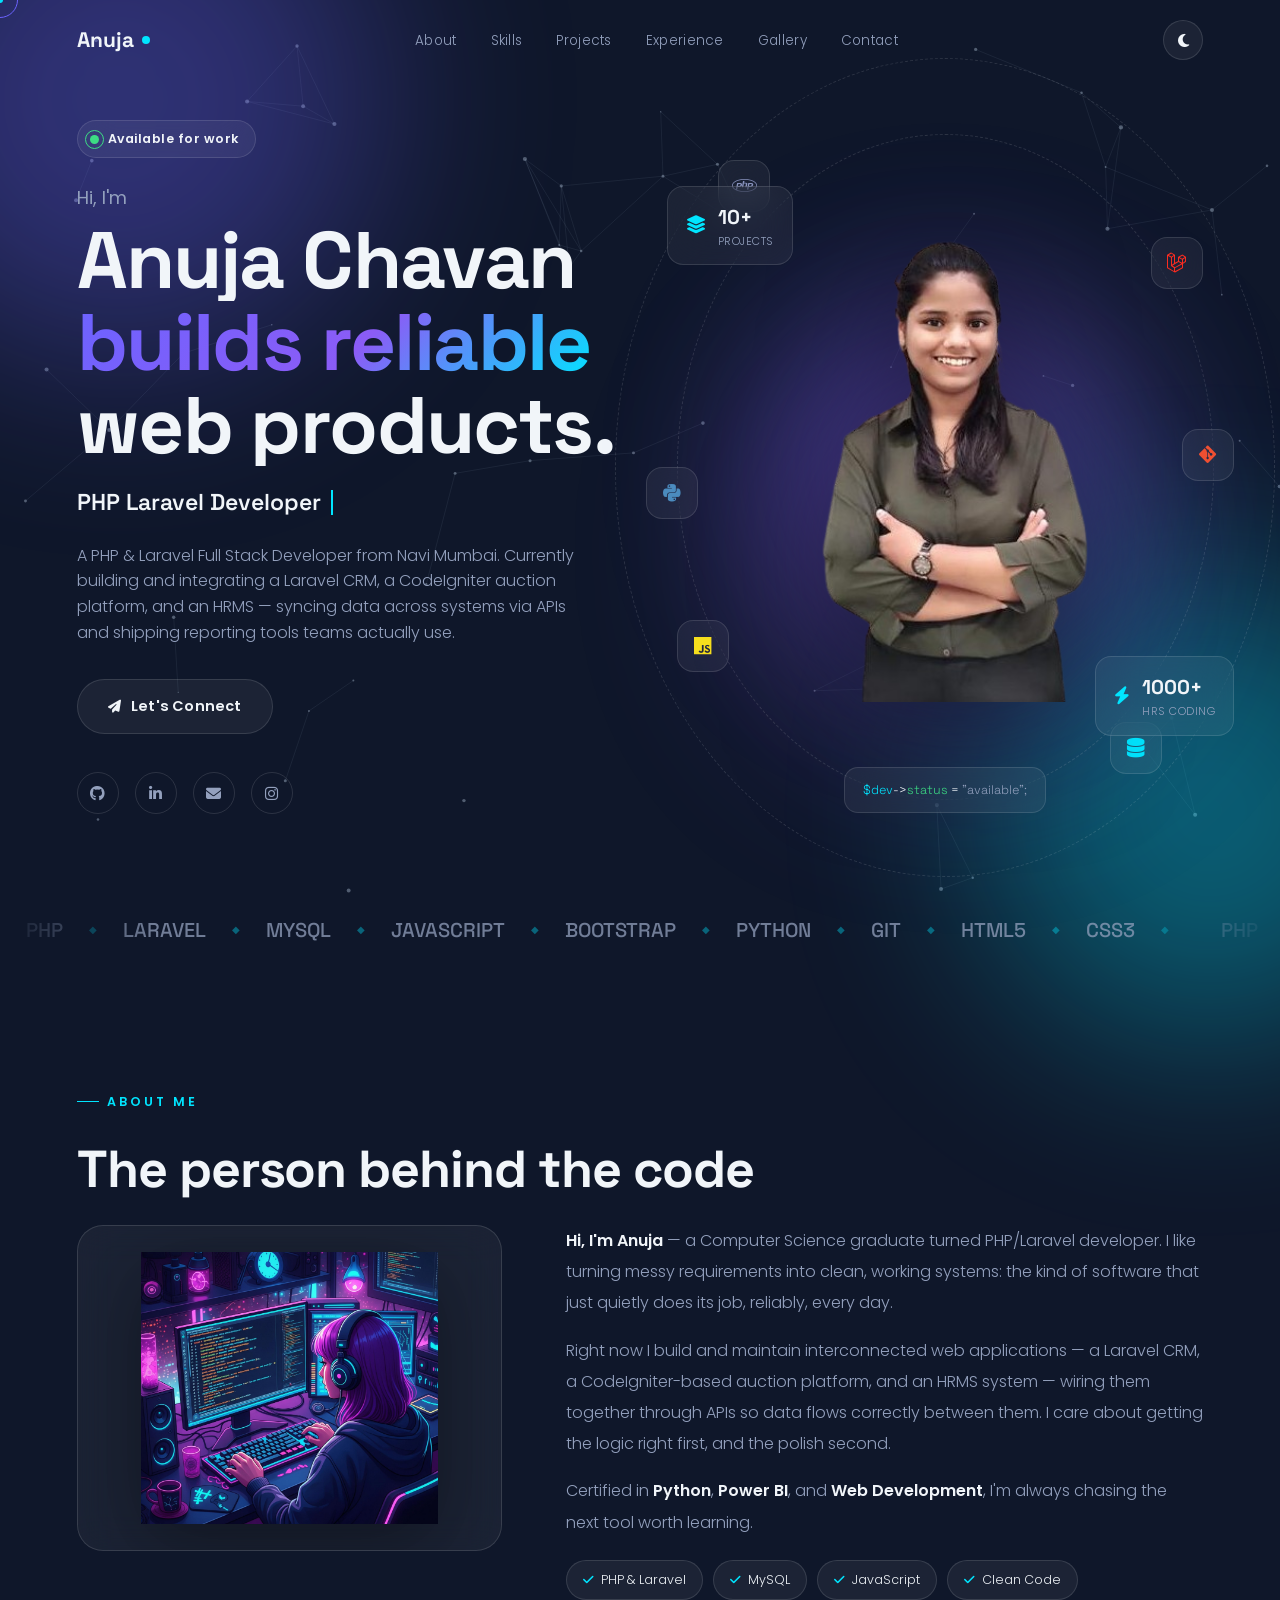
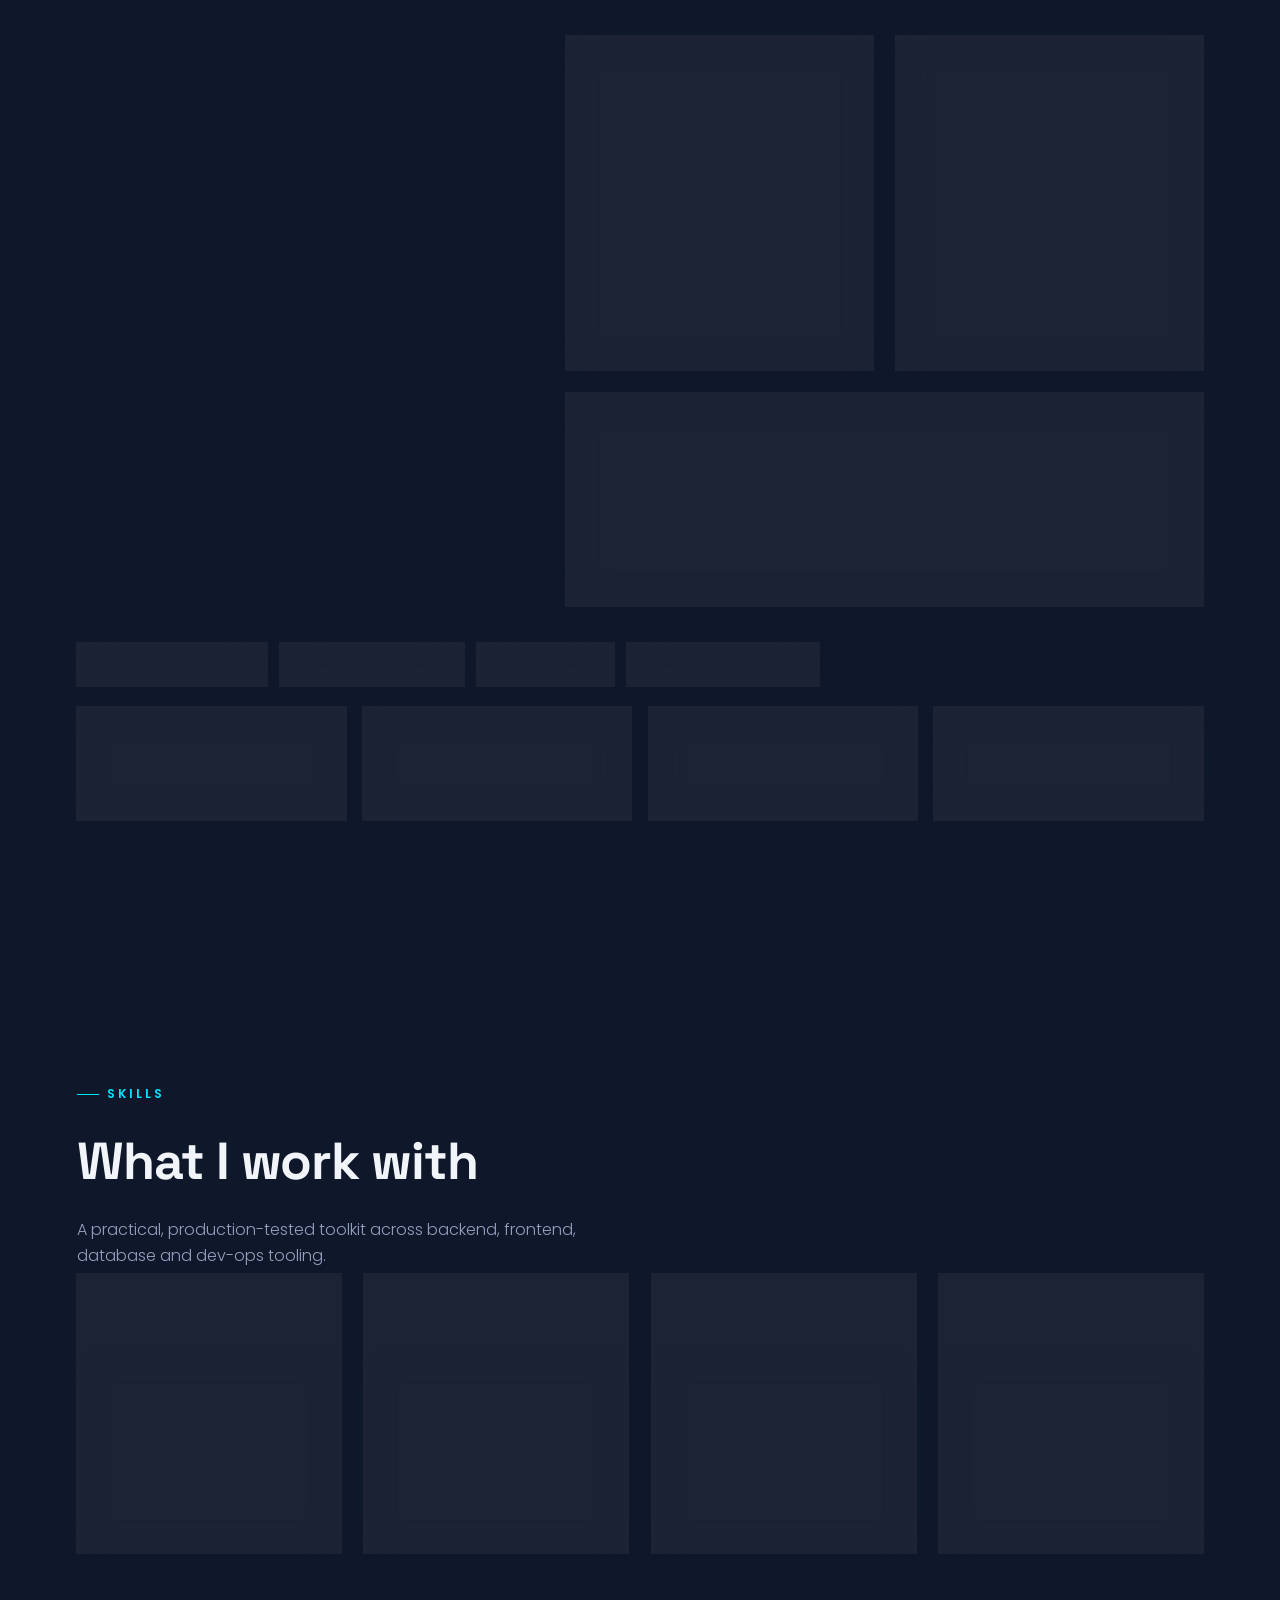
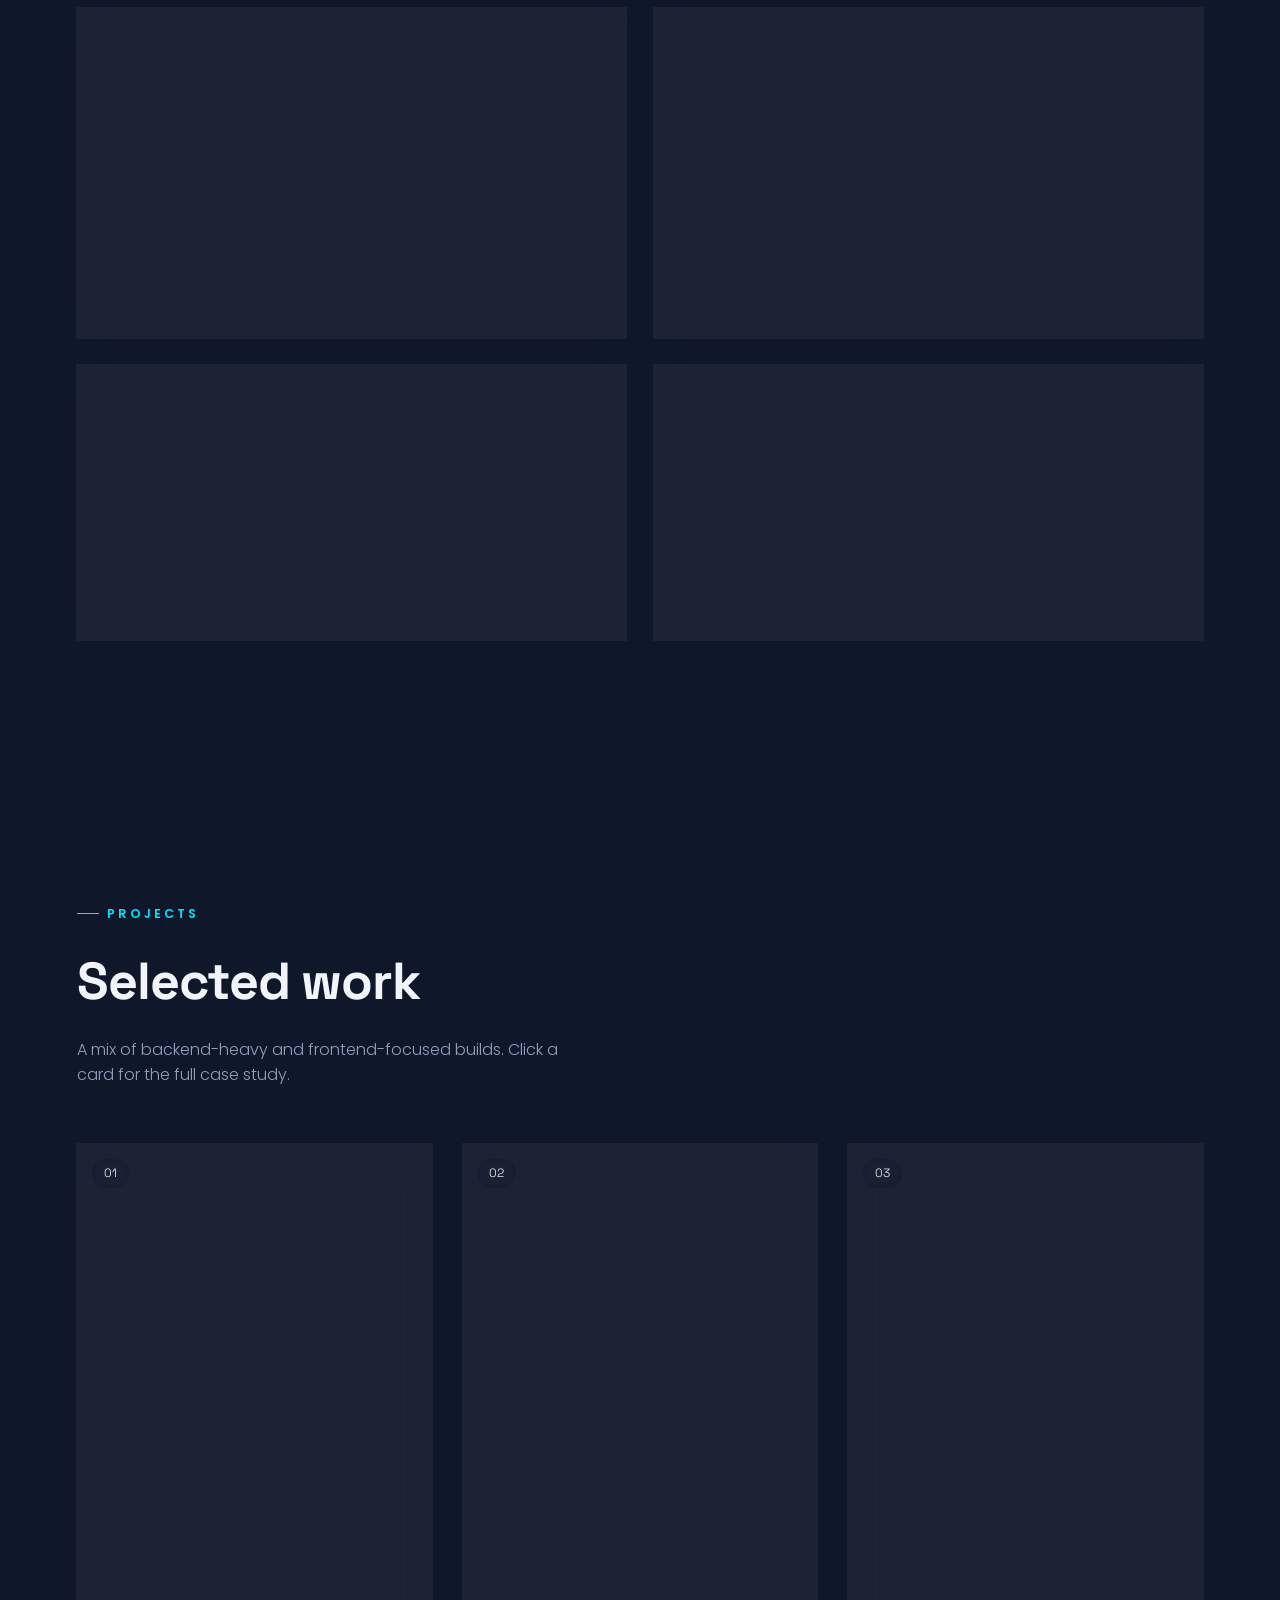
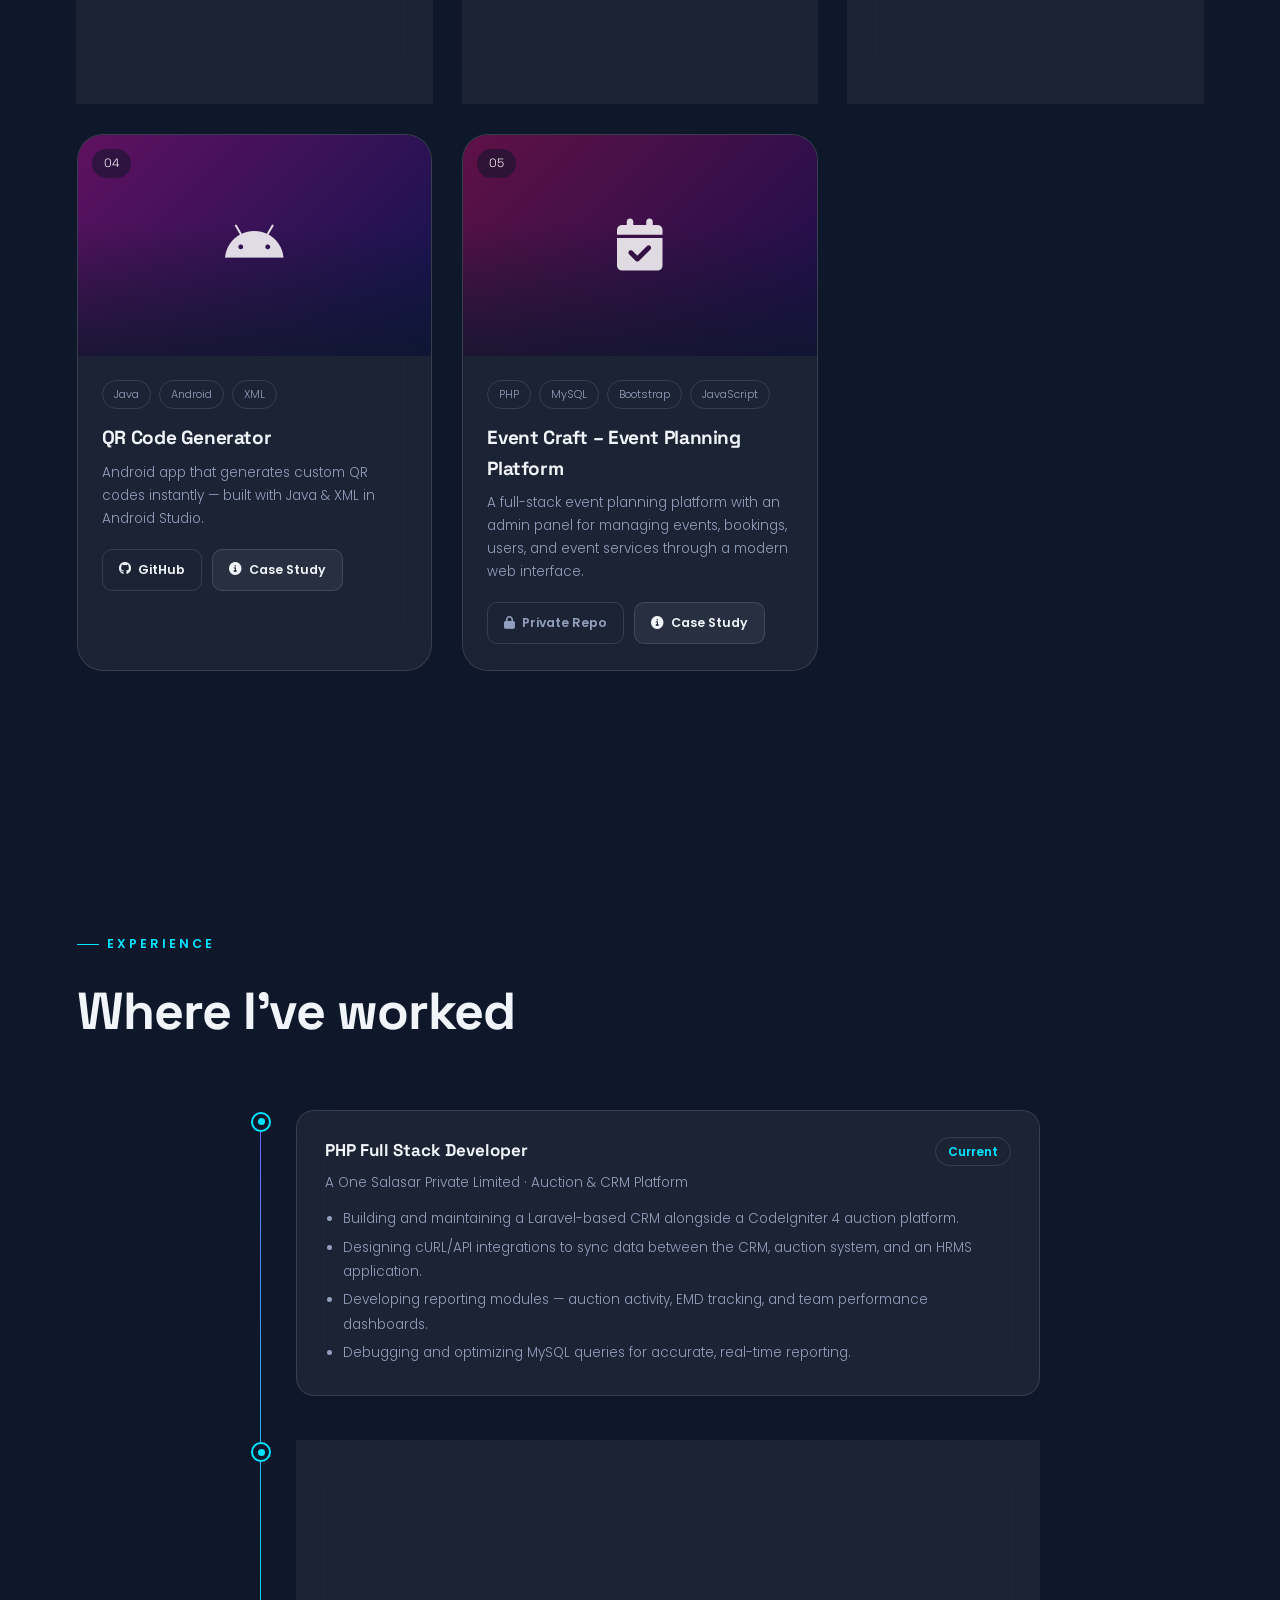
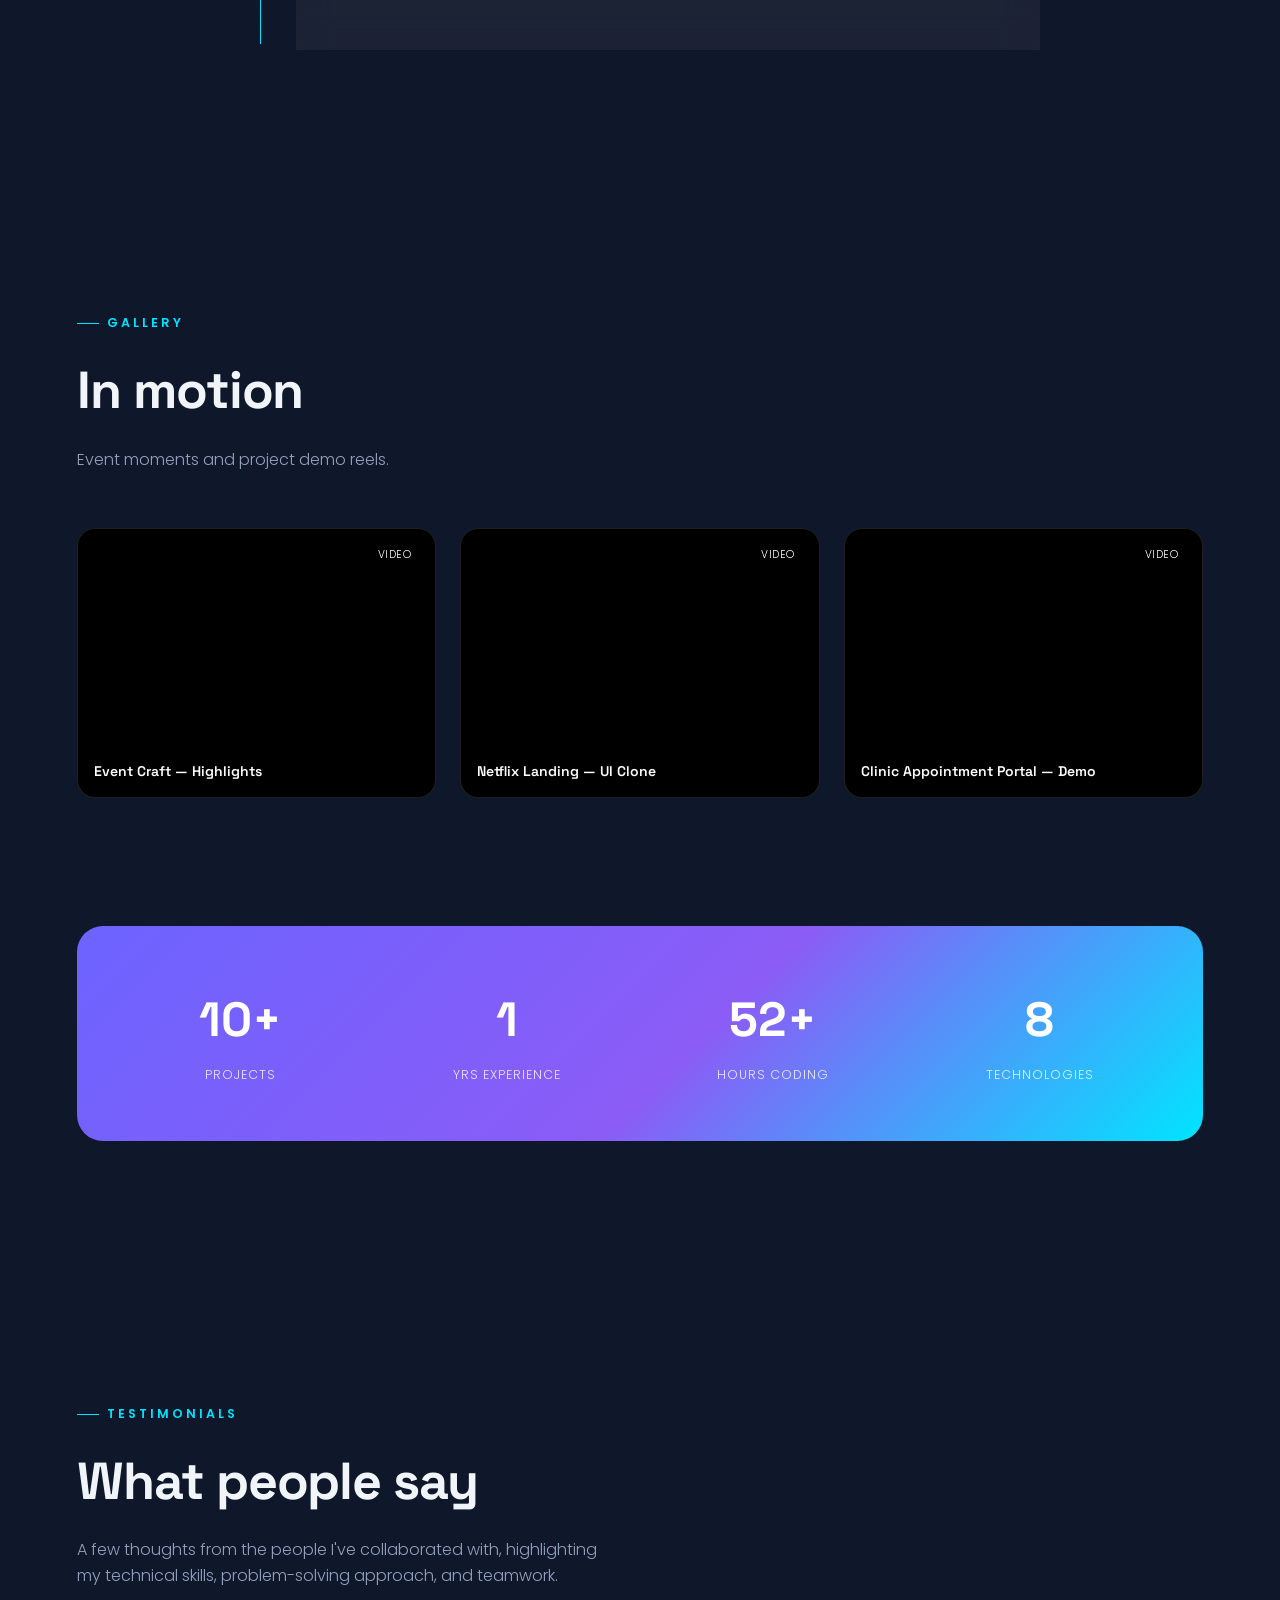
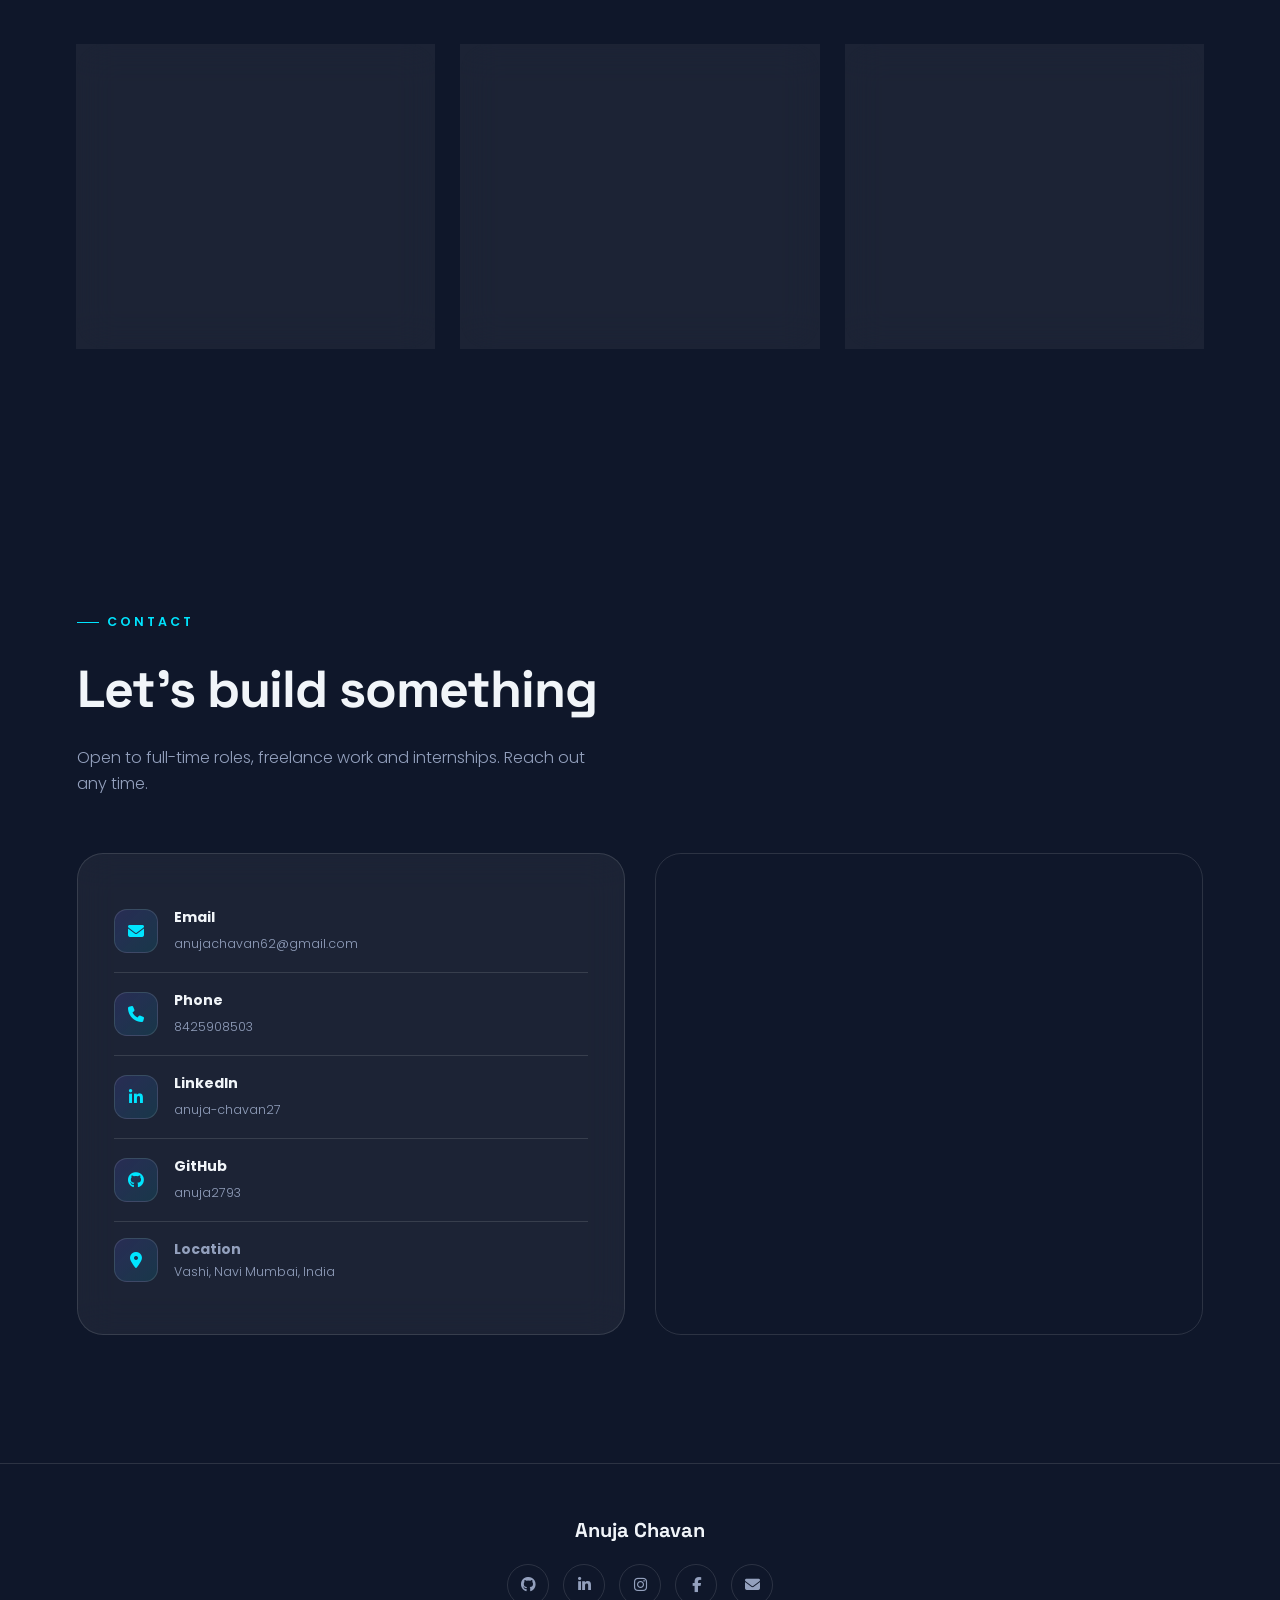
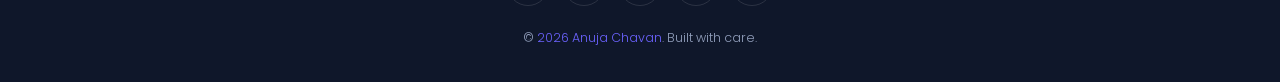
==== commit df8126ad: "css changes" ====
--- a/index.html
+++ b/index.html
@@ -604,7 +604,30 @@
 .scroll-cue{display:none !important;}
 @media (min-width:1700px){ :root{ --maxw:1600px; } body{ zoom:1.15; } }
 @media (min-width:2200px){ body{ zoom:1.35; } }
-
+@media (max-width: 768px) {
+  /* Less empty space at top */
+  .hero { min-height: auto; padding: 100px 20px 40px; }
+
+  /* Readable description */
+  .hero p { font-size: 16px; line-height: 1.6; color: #c5cbe0; }
+
+  /* Bigger tap-friendly button */
+  .hero .btn { padding: 14px 28px; font-size: 16px; }
+
+  /* Hide floating cards that get cut off */
+  .floating-card, .floating-icon { display: none; }
+
+  /* Soft fade at the bottom of the photo */
+  .hero img {
+    -webkit-mask-image: linear-gradient(to bottom, #000 80%, transparent);
+    mask-image: linear-gradient(to bottom, #000 80%, transparent);
+  }
+
+  /* Hide the nav links, show a hamburger instead */
+  .nav-links { display: none; }
+  .nav-links.open { display: flex; flex-direction: column; position: absolute; top: 60px; left: 0; right: 0; background: #0b1020; padding: 20px; }
+  .menu-toggle { display: block; }
+}
 </style>
 <link rel="canonical" href="https://YOUR-DOMAIN/">
 <meta property="og:url" content="https://YOUR-DOMAIN/">
@@ -682,7 +705,7 @@
   <a href="#gallery">Gallery</a>
   <a href="#testimonials">Testimonials</a>
   <a href="#contact">Contact</a>
-  <a href="assets/Anuja_Chavan_Resume.pdf" download style="color:var(--primary)">Download Resume ↓</a>
+
 </div>
 
 <main id="main">
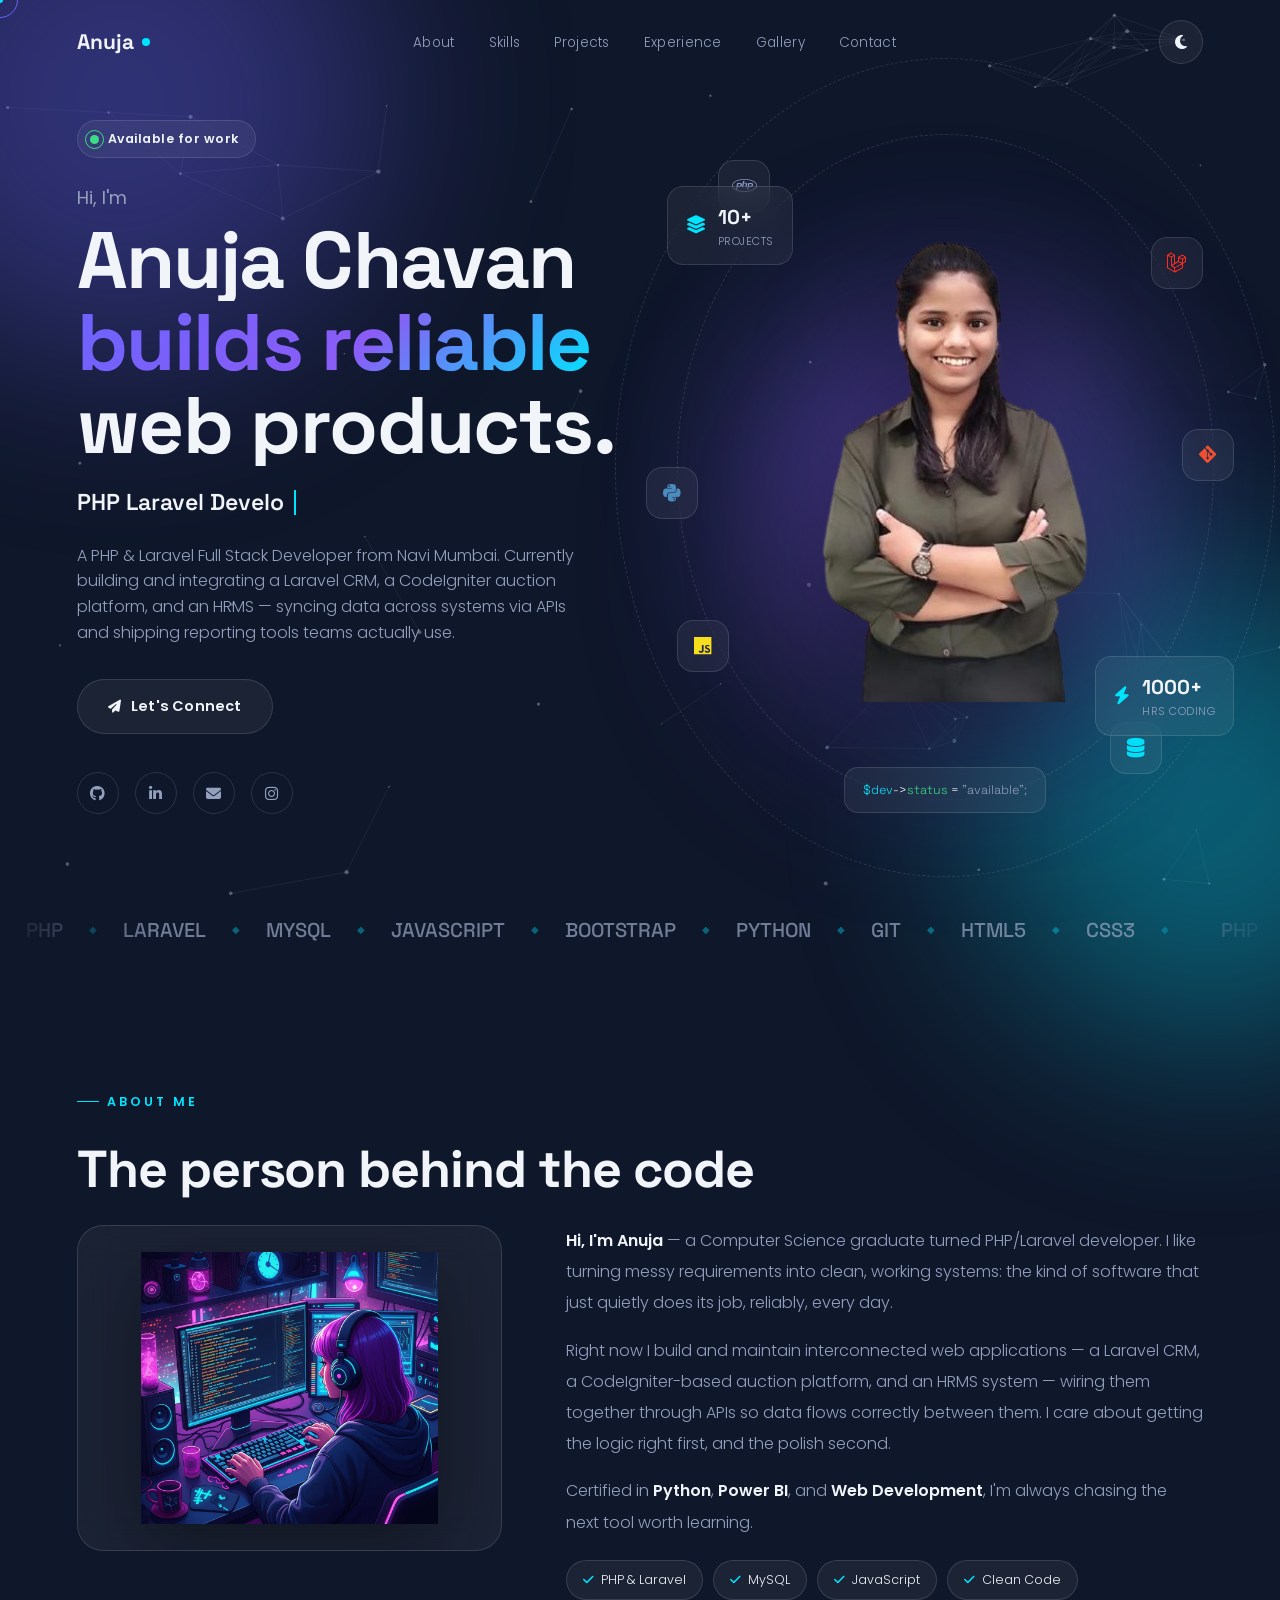
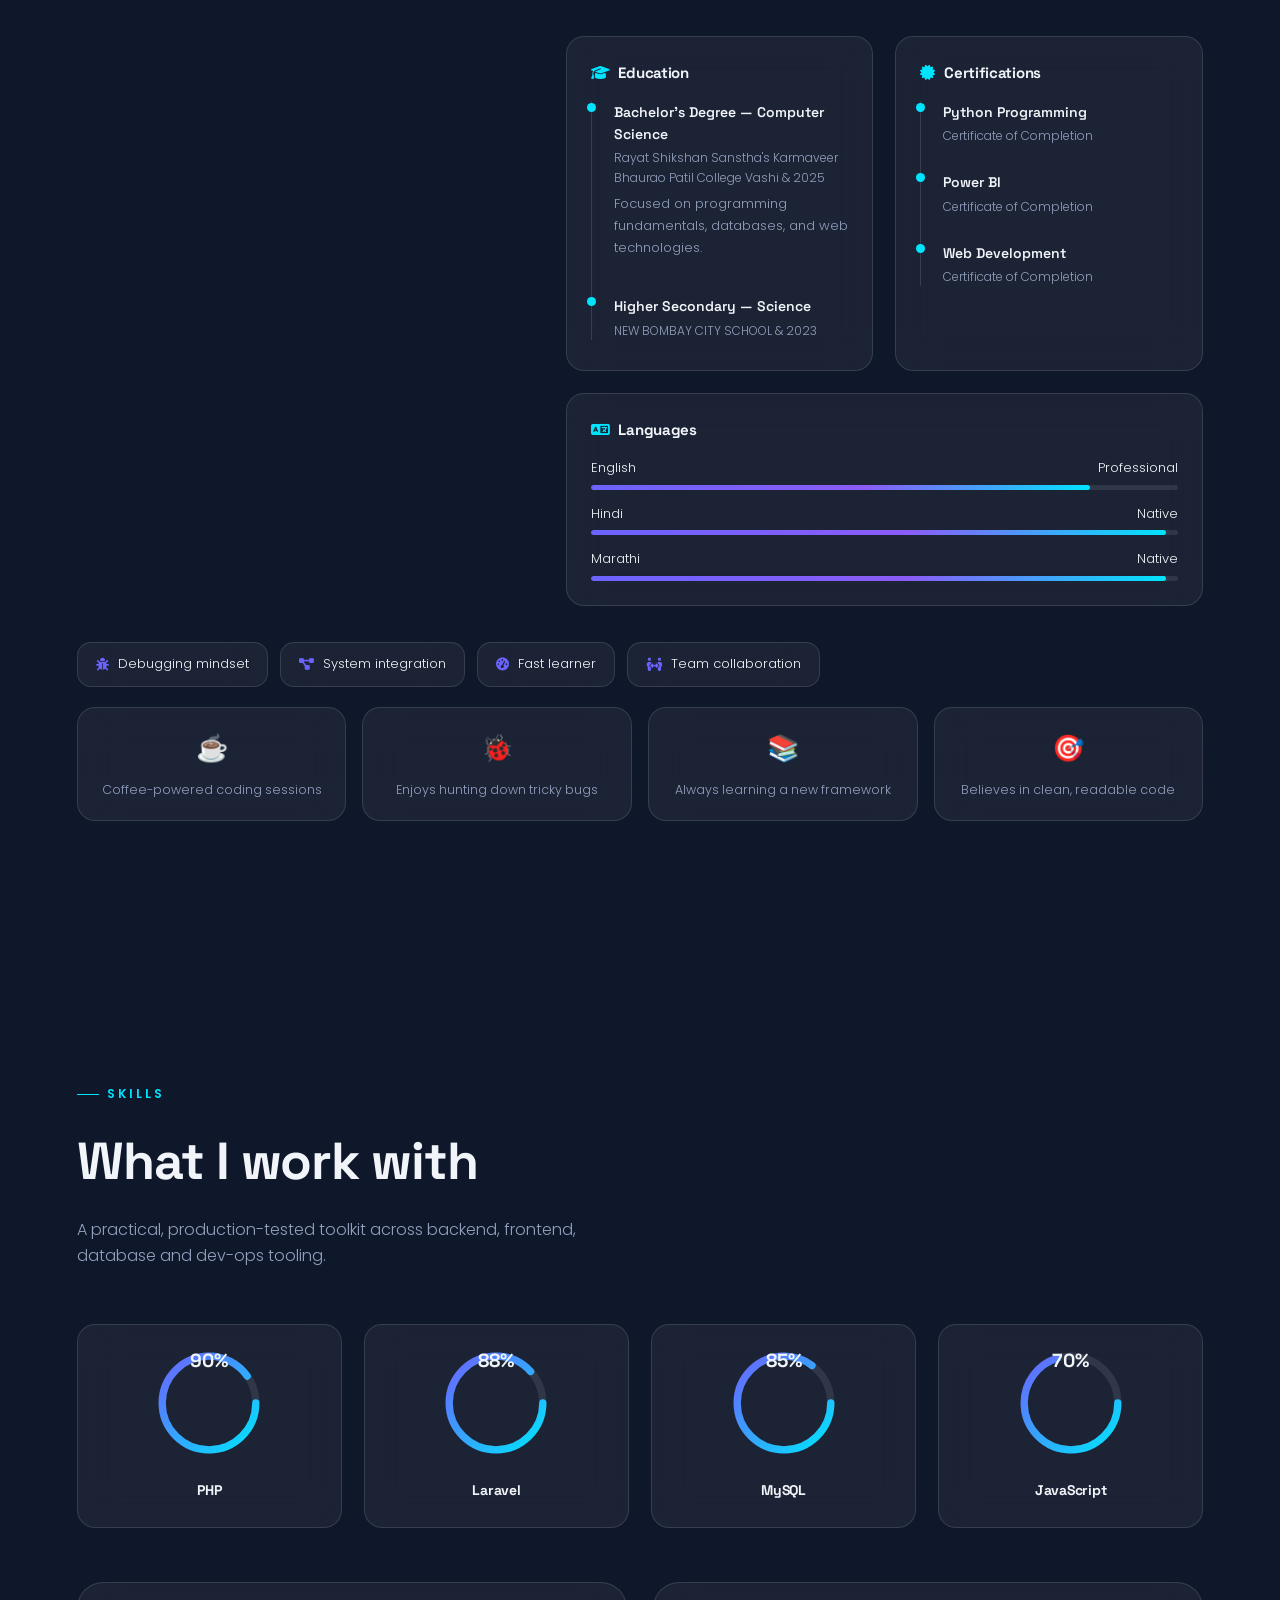
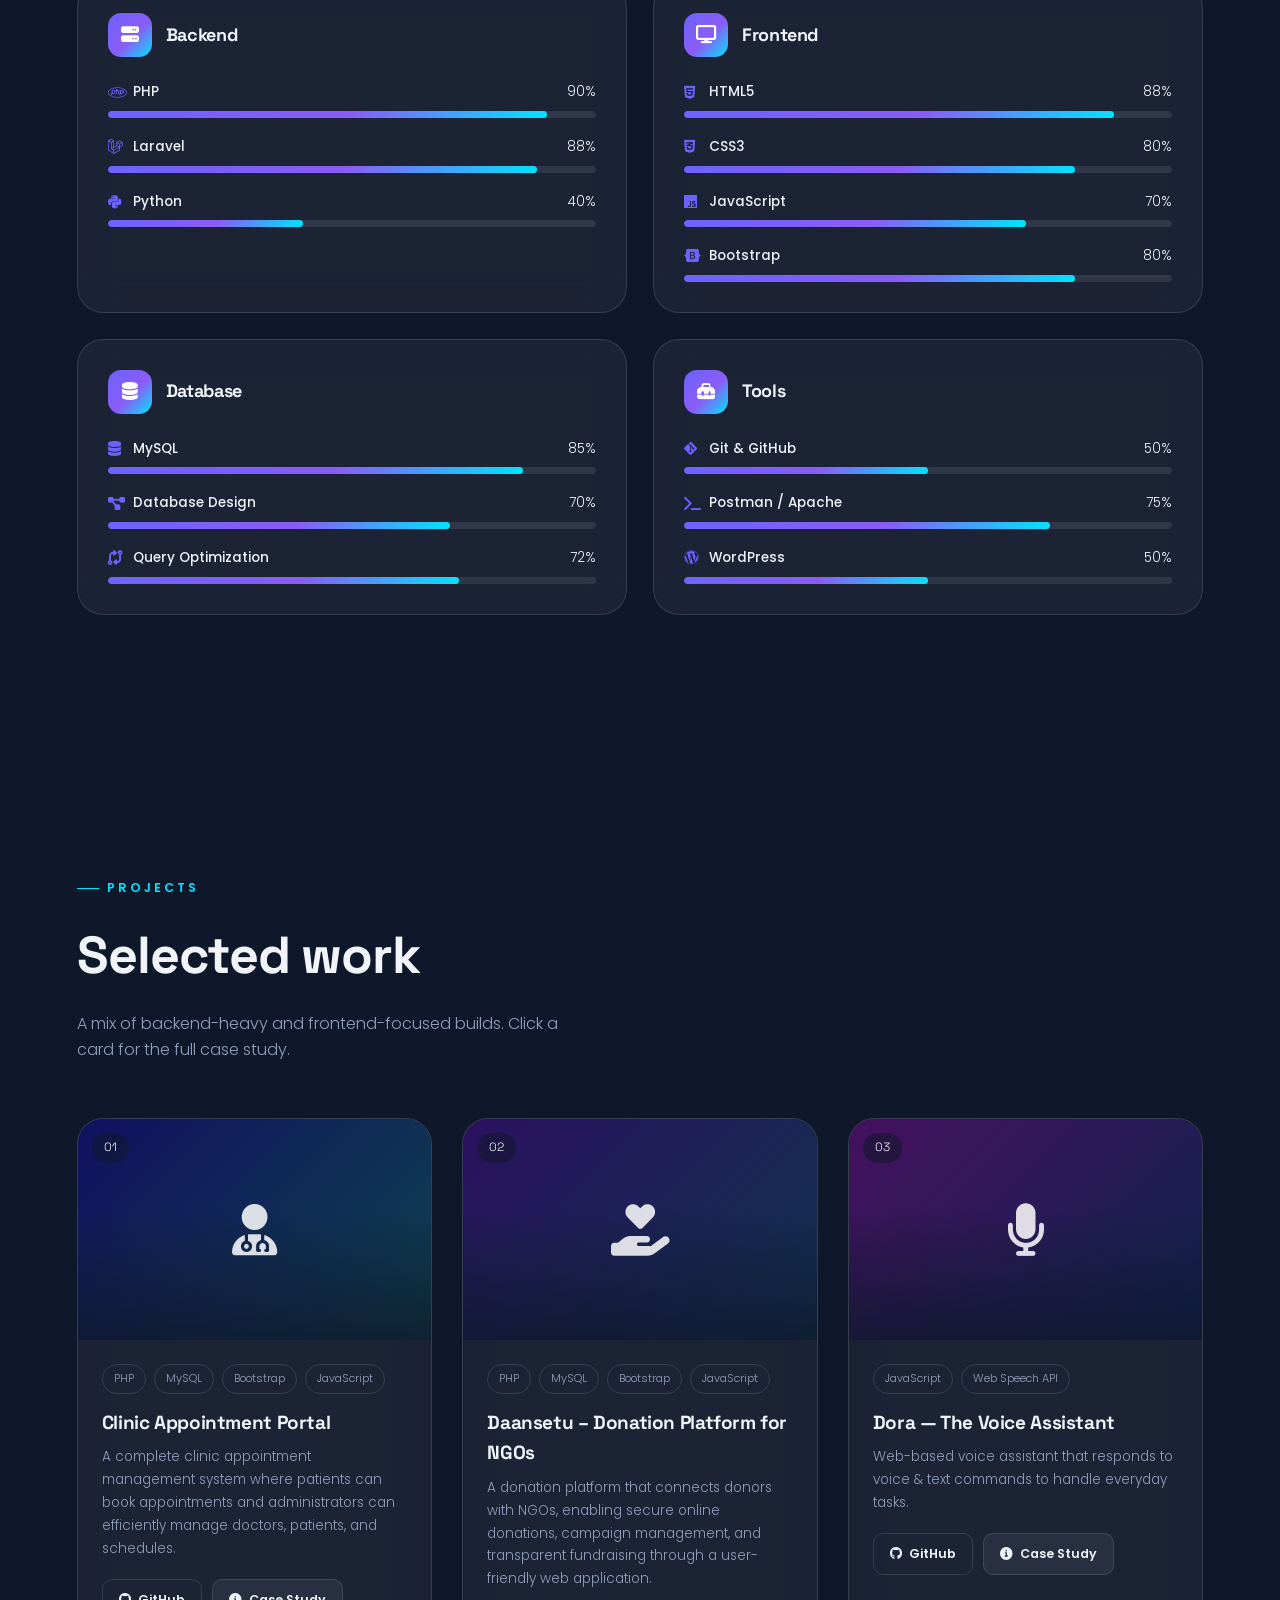
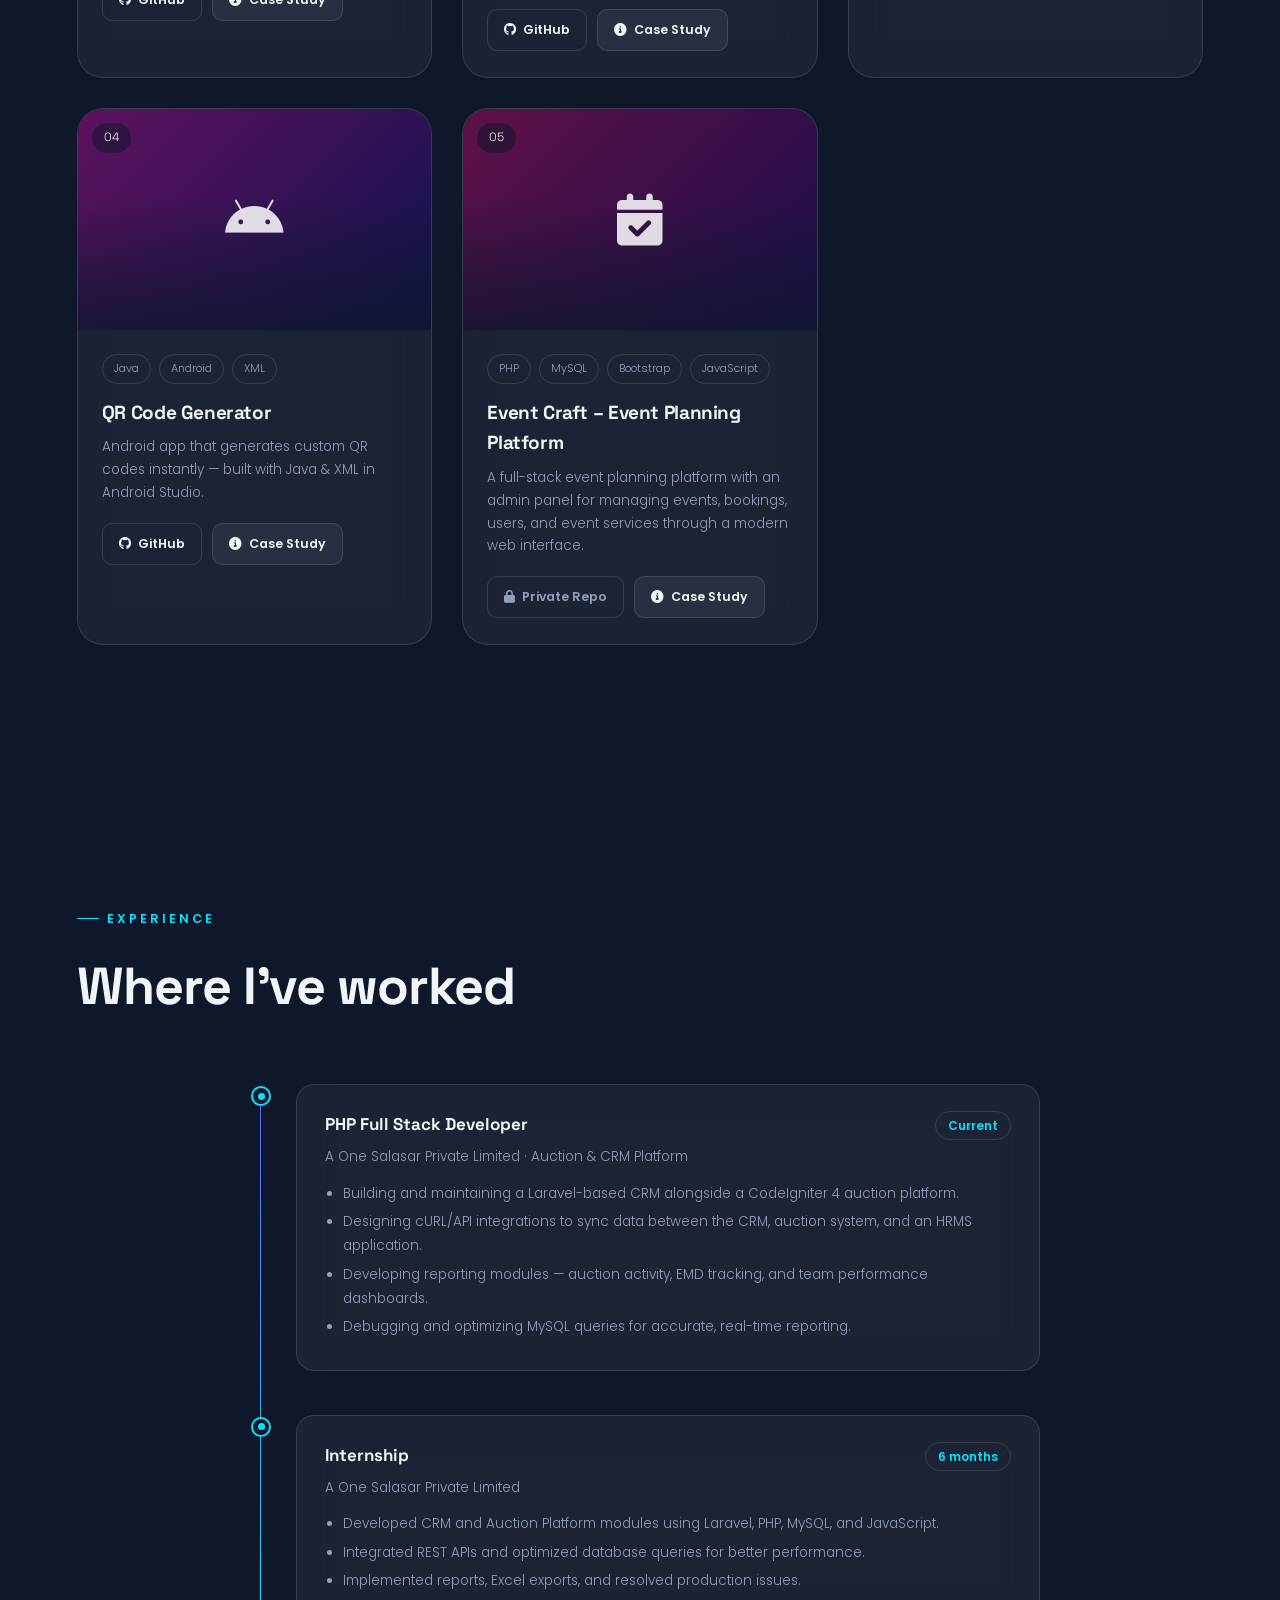
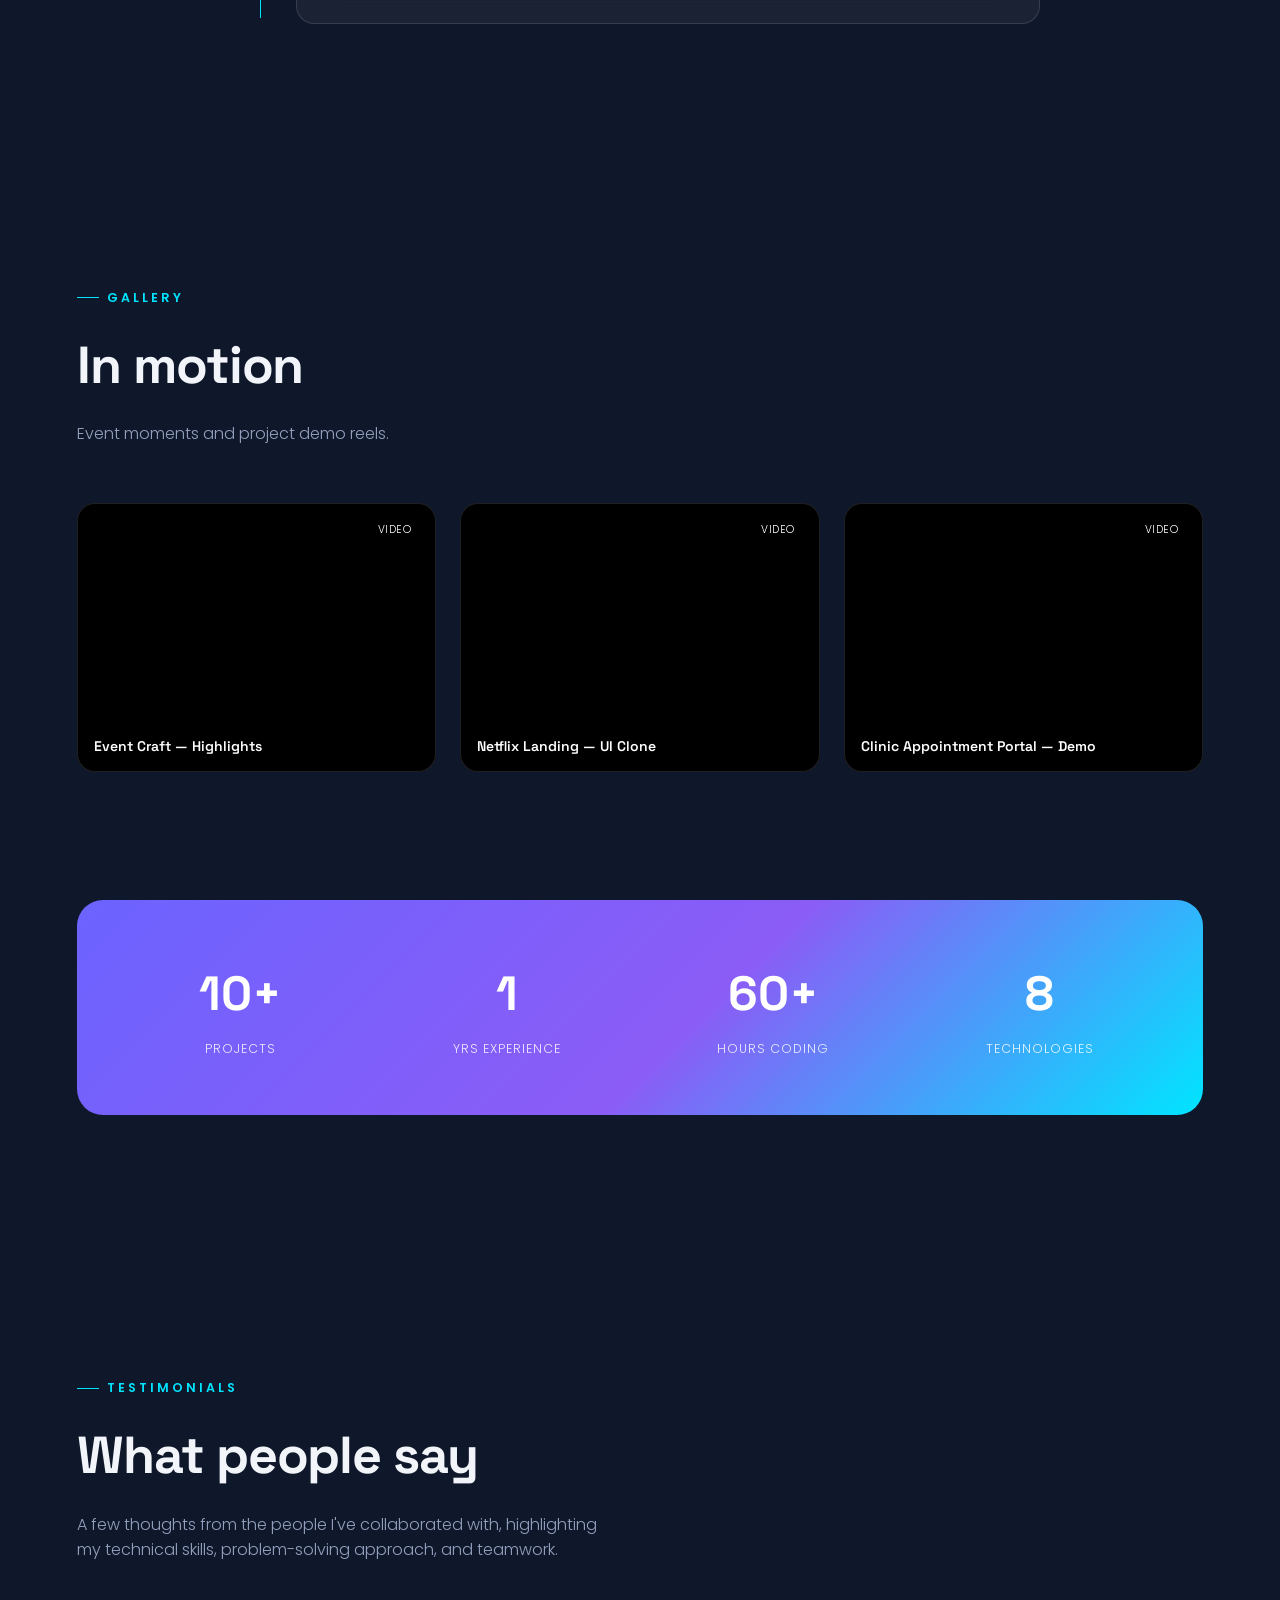
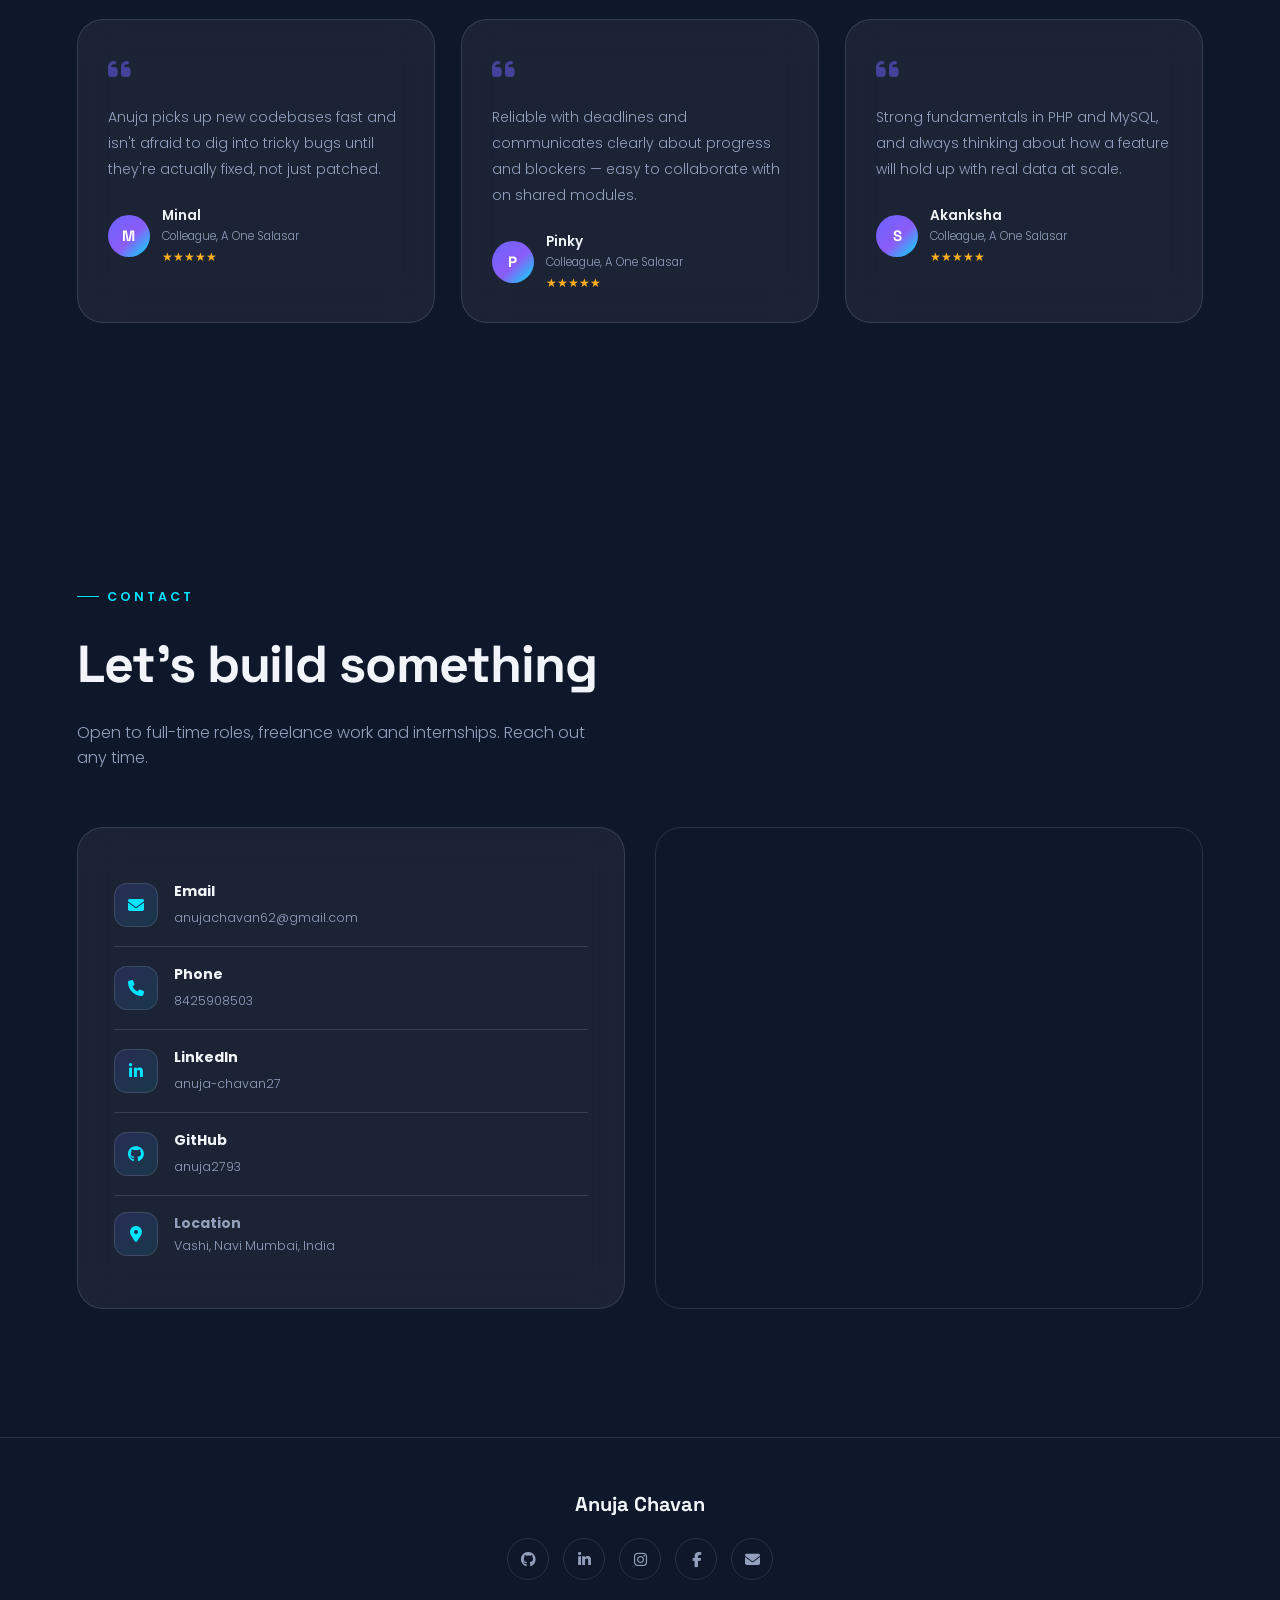
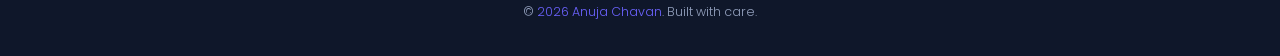
==== commit 73a3f489: "Add files via upload" ====
--- a/index.html
+++ b/index.html
@@ -1,5 +1,5 @@
 <!DOCTYPE html>
-<html lang="en">
+<html lang="en" data-theme="dark">
 <head>
 <meta charset="UTF-8">
 <meta name="viewport" content="width=device-width, initial-scale=1.0">
@@ -8,68 +8,60 @@
 <meta name="keywords" content="Anuja Chavan, PHP Developer, Laravel Developer, Full Stack Developer, Web Developer Portfolio, MySQL, JavaScript Developer">
 <meta name="author" content="Anuja Chavan">
 <meta name="robots" content="index, follow">
-<!-- Open Graph -->
 <meta property="og:title" content="Anuja Chavan — PHP Laravel Full Stack Developer">
 <meta property="og:description" content="Portfolio of Anuja Chavan — PHP Laravel Full Stack Developer crafting scalable, clean web applications.">
 <meta property="og:type" content="website">
-<meta property="og:image" content="assets/anuja-hero.png">
 <meta name="theme-color" content="#0F172A">
 <link rel="icon" href="data:image/svg+xml,%3Csvg xmlns='http://www.w3.org/2000/svg' viewBox='0 0 100 100'%3E%3Cdefs%3E%3ClinearGradient id='g' x1='0' y1='0' x2='1' y2='1'%3E%3Cstop offset='0' stop-color='%236C63FF'/%3E%3Cstop offset='1' stop-color='%2300E5FF'/%3E%3C/linearGradient%3E%3C/defs%3E%3Crect width='100' height='100' rx='24' fill='url(%23g)'/%3E%3Ctext x='50' y='68' font-size='54' font-family='Arial' font-weight='700' fill='white' text-anchor='middle'%3EA%3C/text%3E%3C/svg%3E">
+
+<!-- Apply saved theme BEFORE first paint (no flash, works on every phone) -->
+<script>
+try{ var t=localStorage.getItem('theme'); if(t==='light'||t==='dark'){document.documentElement.setAttribute('data-theme',t);} }catch(e){}
+</script>
 
 <link rel="preconnect" href="https://fonts.googleapis.com">
 <link rel="preconnect" href="https://fonts.gstatic.com" crossorigin>
 <link href="https://fonts.googleapis.com/css2?family=Space+Grotesk:wght@500;600;700&family=Poppins:wght@300;400;500;600;700&display=swap" rel="stylesheet">
 <link rel="stylesheet" href="https://cdnjs.cloudflare.com/ajax/libs/font-awesome/6.5.1/css/all.min.css" integrity="sha512-DTOQO9RWCH3ppGqcWaEA1BIZOC6xxalwEsw9c2QQeAIftl+Vegovlnee1c9QX4TctnWMn13TZye+giMm8e2LwA==" crossorigin="anonymous" referrerpolicy="no-referrer">
 
+<!-- =====================================================================
+     MAIN STYLES (base / desktop)
+     --vw and --vh replace vw / vh units so the page can also be scaled
+     properly when a phone opens it in "Desktop site" mode (see JS).
+     ===================================================================== -->
 <style>
-/* ==========================================================================
-   0. RESET & TOKENS
-   ========================================================================== */
 *{margin:0;padding:0;box-sizing:border-box;}
 :root{
-  /* brand */
-  --primary:#6C63FF;
-  --secondary:#8B5CF6;
-  --accent:#00E5FF;
+  --vw:1vw; --vh:1vh;
+  --primary:#6C63FF; --secondary:#8B5CF6; --accent:#00E5FF;
   --grad: linear-gradient(135deg,#6C63FF 0%,#8B5CF6 55%,#00E5FF 100%);
   --grad-soft: linear-gradient(135deg, rgba(108,99,255,.16), rgba(0,229,255,.10));
-
-  /* dark theme (default) */
-  --bg:#0F172A;
-  --bg-soft:#131c34;
-  --bg-elevated:#161f3d;
-  --surface: rgba(255,255,255,0.055);
-  --surface-strong: rgba(255,255,255,0.09);
+  --bg:#0F172A; --bg-soft:#131c34; --bg-elevated:#161f3d;
+  --surface: rgba(255,255,255,0.055); --surface-strong: rgba(255,255,255,0.09);
   --border: rgba(255,255,255,0.12);
-  --text:#F1F5F9;
-  --text-dim:#93a0bd;
+  --text:#F1F5F9; --text-dim:#93a0bd;
   --shadow: 0 20px 60px rgba(0,0,0,.45);
-
-  --radius-lg:26px;
-  --radius-md:18px;
-  --radius-sm:12px;
-  --maxw:1240px;
-  --section-pad: clamp(70px,10vw,140px);
+  --radius-lg:26px; --radius-md:18px; --radius-sm:12px;
+  --maxw:1400px;
+  --section-pad: clamp(70px,calc(var(--vw)*10),140px);
+  color-scheme: dark;
 }
 html[data-theme="light"]{
-  --bg:#F7F8FC;
-  --bg-soft:#FFFFFF;
-  --bg-elevated:#FFFFFF;
-  --surface: rgba(15,23,42,0.045);
-  --surface-strong: rgba(15,23,42,0.07);
-  --border: rgba(15,23,42,0.10);
-  --text:#0F172A;
-  --text-dim:#57628a;
+  --bg:#F7F8FC; --bg-soft:#FFFFFF; --bg-elevated:#FFFFFF;
+  --surface: rgba(15,23,42,0.045); --surface-strong: rgba(15,23,42,0.07);
+  --border: rgba(15,23,42,0.12);
+  --text:#0F172A; --text-dim:#4b5679;
   --shadow: 0 20px 60px rgba(15,23,42,.10);
-}
-html{scroll-behavior:smooth;}
+  color-scheme: light;
+}
+html{scroll-behavior:smooth; overflow-x:hidden; -webkit-text-size-adjust:100%;}
 body{
   background:var(--bg); color:var(--text);
   font-family:'Poppins',sans-serif; font-weight:300;
-  overflow-x:hidden; cursor:none;
-  transition:background .5s ease,color .5s ease;
-  line-height:1.6;
-}
+  overflow-x:hidden; max-width:100%; cursor:none;
+  transition:background .5s ease,color .5s ease; line-height:1.6;
+}
+@supports (overflow:clip){ html,body{overflow-x:clip;} }
 @media (pointer:coarse){ body{cursor:auto;} }
 @media (prefers-reduced-motion: reduce){
   *{animation-duration:.001s !important; animation-iteration-count:1 !important; transition-duration:.001s !important; scroll-behavior:auto !important;}
@@ -79,18 +71,15 @@
 a{color:inherit; text-decoration:none;}
 img{max-width:100%; display:block;}
 ul{list-style:none;}
-button{font-family:inherit; cursor:pointer; border:none; background:none; color:inherit;}
+button{font-family:inherit; cursor:pointer; border:none; background:none; color:inherit; -webkit-tap-highlight-color:transparent;}
 ::selection{background:var(--primary); color:#fff;}
 .grad-text{background:var(--grad); -webkit-background-clip:text; background-clip:text; color:transparent;}
 
-/* skip link (a11y) */
 .skip-link{position:fixed; top:-60px; left:16px; background:var(--primary); color:#fff; padding:10px 18px; border-radius:8px; z-index:10001; transition:top .25s;}
 .skip-link:focus{top:16px;}
 a:focus-visible, button:focus-visible, [tabindex]:focus-visible{outline:2px solid var(--accent); outline-offset:3px; border-radius:6px;}
 
-/* ==========================================================================
-   1. CURSOR / PRELOADER / BACKGROUND FX
-   ========================================================================== */
+/* cursor / preloader / bg fx */
 #cursor-dot,#cursor-ring{position:fixed; top:0; left:0; pointer-events:none; z-index:9999; border-radius:50%; transform:translate(-50%,-50%);}
 #cursor-dot{width:6px;height:6px;background:var(--accent);}
 #cursor-ring{width:36px;height:36px;border:1px solid var(--primary); transition:width .25s,height .25s,border-color .25s,background .25s,opacity .25s;}
@@ -102,26 +91,27 @@
   display:flex; flex-direction:column; align-items:center; justify-content:center; gap:14px;
   transition:transform .8s cubic-bezier(.76,0,.24,1), opacity .6s ease;
 }
-#preloader.done{transform:translateY(-100%);}
+#preloader.done{transform:translateY(-100%); pointer-events:none;}
+#preloader.gone{display:none;}
 #pl-logo{font-size:15px; letter-spacing:6px; color:var(--text-dim); text-transform:uppercase;}
 #pl-num{font-family:'Space Grotesk'; font-size:clamp(46px,9vw,100px); font-weight:700;}
 .pl-bar{width:220px; height:2px; background:var(--surface-strong); border-radius:2px; overflow:hidden;}
 .pl-bar-fill{height:100%; width:0%; background:var(--grad);}
 
-#particle-canvas{position:fixed; inset:0; z-index:-2; pointer-events:none;}
-.blob{position:fixed; border-radius:50%; filter:blur(100px); z-index:-1; opacity:.35; animation:blobDrift 18s ease-in-out infinite alternate;}
+#particle-canvas{position:fixed; top:0; left:0; z-index:-2; pointer-events:none;}
+.blob{position:fixed; border-radius:50%; filter:blur(100px); z-index:-1; opacity:.35; animation:blobDrift 18s ease-in-out infinite alternate; pointer-events:none;}
+html[data-theme="light"] .blob{opacity:.16;}
 .blob1{width:520px;height:520px;background:var(--primary); top:-160px; left:-140px;}
 .blob2{width:460px;height:460px;background:var(--accent); bottom:-140px; right:-160px; animation-delay:-6s;}
 .blob3{width:380px;height:380px;background:var(--secondary); top:40%; left:60%; animation-delay:-11s;}
 @keyframes blobDrift{ from{transform:translate(0,0) scale(1);} to{transform:translate(40px,-30px) scale(1.12);} }
 
-/* ==========================================================================
-   2. LAYOUT HELPERS
-   ========================================================================== */
-.wrap{max-width:var(--maxw); margin:0 auto; padding:0 6vw;}
-section{padding:var(--section-pad) 6vw; position:relative;}
+/* layout helpers */
+.wrap{max-width:var(--maxw); margin:0 auto; padding:0 calc(var(--vw)*6);}
+section{padding:var(--section-pad) calc(var(--vw)*6); position:relative;}
 .eyebrow{display:inline-flex; align-items:center; gap:8px; color:var(--accent); font-size:12.5px; letter-spacing:3px; text-transform:uppercase; font-weight:600; margin-bottom:16px;}
-.eyebrow::before{content:'';width:22px;height:1px;background:var(--accent);}
+html[data-theme="light"] .eyebrow{color:#0891b2;}
+.eyebrow::before{content:'';width:22px;height:1px;background:currentColor;}
 .sec-head{max-width:640px; margin-bottom:56px;}
 .sec-title{font-size:clamp(30px,4.6vw,52px); margin-bottom:14px;}
 .sec-sub{color:var(--text-dim); font-size:16px; max-width:520px;}
@@ -133,18 +123,7 @@
 .stagger > *:nth-child(3){transition-delay:.19s;} .stagger > *:nth-child(4){transition-delay:.26s;}
 .stagger > *:nth-child(5){transition-delay:.33s;} .stagger > *:nth-child(6){transition-delay:.40s;}
 
-.glass{
-  background:var(--surface); border:1px solid var(--border);
-  backdrop-filter:blur(18px); -webkit-backdrop-filter:blur(18px);
-  border-radius:var(--radius-md);
-}
-.grad-border{position:relative; border-radius:var(--radius-md); background:var(--bg-soft);}
-.grad-border::before{
-  content:''; position:absolute; inset:-1px; border-radius:inherit; padding:1px;
-  background:var(--grad); -webkit-mask:linear-gradient(#fff 0 0) content-box, linear-gradient(#fff 0 0);
-  -webkit-mask-composite:xor; mask-composite:exclude; opacity:.55; pointer-events:none;
-}
-
+.glass{background:var(--surface); border:1px solid var(--border); backdrop-filter:blur(18px); -webkit-backdrop-filter:blur(18px); border-radius:var(--radius-md);}
 .btn{display:inline-flex; align-items:center; gap:10px; padding:15px 30px; border-radius:50px; font-size:14.5px; font-weight:600; letter-spacing:.2px; transition:transform .3s cubic-bezier(.2,.8,.2,1), box-shadow .3s, border-color .3s;}
 .btn-primary{background:var(--grad); color:#fff; box-shadow:0 12px 30px -8px rgba(108,99,255,.55);}
 .btn-primary:hover{transform:translateY(-3px); box-shadow:0 18px 40px -8px rgba(108,99,255,.7);}
@@ -152,11 +131,9 @@
 .btn-ghost:hover{border-color:var(--accent); transform:translateY(-3px); color:var(--accent);}
 .btn i{font-size:13px;}
 
-/* ==========================================================================
-   3. NAV
-   ========================================================================== */
-nav{position:fixed; top:0; left:0; right:0; z-index:500; padding:20px 6vw; display:flex; align-items:center; justify-content:space-between; transition:background .4s ease, backdrop-filter .4s ease, padding .4s ease, border-color .4s ease; border-bottom:1px solid transparent;}
-nav.scrolled{background:color-mix(in srgb, var(--bg) 78%, transparent); backdrop-filter:blur(16px); padding:14px 6vw; border-color:var(--border);}
+/* nav */
+nav{position:fixed; top:0; left:0; right:0; z-index:500; padding:20px calc(var(--vw)*6); display:flex; align-items:center; justify-content:space-between; transition:background .4s ease, backdrop-filter .4s ease, padding .4s ease, border-color .4s ease; border-bottom:1px solid transparent;}
+nav.scrolled{background:color-mix(in srgb, var(--bg) 82%, transparent); -webkit-backdrop-filter:blur(16px); backdrop-filter:blur(16px); padding:14px calc(var(--vw)*6); border-color:var(--border);}
 .logo{font-family:'Space Grotesk'; font-weight:700; font-size:21px; display:flex; align-items:center; gap:8px;}
 .logo .dot{width:8px;height:8px;border-radius:50%;background:var(--accent);}
 .navlinks{display:flex; gap:34px; align-items:center;}
@@ -164,25 +141,28 @@
 .navlinks a::after{content:'';position:absolute;left:0;bottom:0;width:0;height:1px;background:var(--accent);transition:width .3s;}
 .navlinks a:hover, .navlinks a.active{color:var(--text);}
 .navlinks a:hover::after, .navlinks a.active::after{width:100%;}
-.nav-actions{display:flex; align-items:center; gap:14px;}
-.theme-toggle{width:40px;height:40px;border-radius:50%;border:1px solid var(--border);display:flex;align-items:center;justify-content:center;background:var(--surface);font-size:15px;transition:transform .3s,border-color .3s;}
-.theme-toggle:hover{transform:rotate(20deg); border-color:var(--accent);}
-/* CHANGE 3: resume button was previously display:none unconditionally, so it never
-   appeared on any screen size. Now visible by default on desktop and hidden only
-   on the mobile breakpoint below (where it already lives inside the mobile menu). */
-.nav-resume{display:inline-flex;}
-.hamburger{display:none; width:40px;height:40px;border-radius:10px;border:1px solid var(--border);align-items:center;justify-content:center;background:var(--surface);font-size:16px;}
-.mobile-menu{position:fixed; inset:0 0 0 auto; width:min(78vw,320px); background:var(--bg-elevated); z-index:600; padding:100px 34px; transform:translateX(100%); transition:transform .45s cubic-bezier(.76,0,.24,1); border-left:1px solid var(--border);}
-.mobile-menu.open{transform:translateX(0);}
+.nav-actions{display:flex; align-items:center; gap:12px; position:relative; z-index:2;}
+
+/* THEME TOGGLE — big tap target, touch-safe */
+.theme-toggle{
+  width:44px; height:44px; border-radius:50%; border:1px solid var(--border);
+  display:flex; align-items:center; justify-content:center;
+  background:var(--surface); color:var(--text); font-size:16px;
+  touch-action:manipulation; -webkit-user-select:none; user-select:none;
+  transition:transform .3s, border-color .3s, background .3s;
+}
+.theme-toggle i{pointer-events:none;}
+@media (hover:hover){ .theme-toggle:hover{transform:rotate(20deg); border-color:var(--accent);} }
+.theme-toggle:active{transform:scale(.92);}
+.hamburger{display:none; width:44px;height:44px;border-radius:12px;border:1px solid var(--border);align-items:center;justify-content:center;background:var(--surface);font-size:16px; color:var(--text); touch-action:manipulation;}
+.mobile-menu{position:fixed; top:0; right:0; bottom:0; width:min(calc(var(--vw)*78),320px); background:var(--bg-elevated); z-index:600; padding:100px 34px; transform:translateX(100%); visibility:hidden; transition:transform .45s cubic-bezier(.76,0,.24,1), visibility 0s .45s; border-left:1px solid var(--border);}
+.mobile-menu.open{transform:translateX(0); visibility:visible; transition:transform .45s cubic-bezier(.76,0,.24,1), visibility 0s 0s;}
 .mobile-menu a{display:block; font-size:19px; padding:14px 0; border-bottom:1px solid var(--border); font-family:'Space Grotesk'; font-weight:600;}
 .menu-overlay{position:fixed; inset:0; background:rgba(0,0,0,.5); z-index:590; opacity:0; pointer-events:none; transition:opacity .4s;}
 .menu-overlay.open{opacity:1; pointer-events:auto;}
-@media(max-width:860px){ .navlinks, .nav-resume{display:none;} .hamburger{display:flex;} }
-
-/* ==========================================================================
-   4. HERO
-   ========================================================================== */
-.hero{min-height:100vh; display:flex; align-items:center; padding:140px 6vw 60px; position:relative;}
+
+/* hero */
+.hero{min-height:100vh; display:flex; align-items:center; padding:140px calc(var(--vw)*6) 60px; position:relative; overflow:hidden;}
 .hero-grid{display:grid; grid-template-columns:1.05fr .95fr; gap:40px; align-items:center; width:100%; max-width:var(--maxw); margin:0 auto;}
 .availability{display:inline-flex; align-items:center; gap:9px; padding:8px 16px 8px 12px; border-radius:50px; margin-bottom:26px;}
 .availability .pulse{width:9px;height:9px;border-radius:50%;background:#3ddc84; position:relative;}
@@ -195,9 +175,6 @@
 .hero h1 .line span{display:inline-block; transform:translateY(115%); animation:riseUp .9s cubic-bezier(.2,.9,.2,1) forwards;}
 .hero h1 .line:nth-child(2) span{animation-delay:.12s;}
 @keyframes riseUp{to{transform:translateY(0);}}
-/* CHANGE 1: role-line (typing text) now fades in AFTER the preloader/hero copy has
-   settled, instead of being visible (and already mid-type) underneath the preloader.
-   This removes the "stuck on a single letter" flash seen right as the page reveals. */
 .role-line{display:flex; align-items:center; gap:10px; margin-top:18px; font-family:'Space Grotesk'; font-size:clamp(17px,2.1vw,23px); font-weight:600; color:var(--text-dim); min-height:32px; opacity:0;}
 .role-line.ready{animation:fadeUp .6s ease forwards;}
 .role-line #typed{color:var(--text);}
@@ -210,18 +187,19 @@
 .hero-socials a{width:42px;height:42px;border:1px solid var(--border);border-radius:50%;display:flex;align-items:center;justify-content:center;font-size:15px;color:var(--text-dim);transition:all .3s;}
 .hero-socials a:hover{color:#fff; background:var(--grad); border-color:transparent; transform:translateY(-4px);}
 
-.hero-visual{position:relative; display:flex; align-items:center; justify-content:center; height:min(640px,72vh);}
+.hero-visual{position:relative; display:flex; align-items:center; justify-content:center; height:min(640px,calc(var(--vh)*72));}
 .orbit-wrap{position:absolute; inset:0; display:flex; align-items:center; justify-content:center;}
 .orbit{position:absolute; border:1px dashed var(--border); border-radius:50%; animation:spin linear infinite;}
 .orbit-1{width:104%; height:104%; animation-duration:34s;}
 .orbit-2{width:128%; height:128%; animation-duration:50s; animation-direction:reverse;}
 @keyframes spin{to{transform:rotate(360deg);}}
 .tech-float{position:absolute; width:52px;height:52px;border-radius:16px; display:flex;align-items:center;justify-content:center; font-size:20px; animation:floatY 4.5s ease-in-out infinite;}
-.tech-float img{width:26px;height:26px;object-fit:contain;}
 .glow-blob{position:absolute; width:340px; height:340px; background:var(--grad); filter:blur(90px); opacity:.4; border-radius:50%; z-index:0;}
+html[data-theme="light"] .glow-blob{opacity:.22;}
 @keyframes floatY{0%,100%{transform:translateY(0);}50%{transform:translateY(-14px);}}
-.hero-photo-frame{position:relative; z-index:2; width:min(360px,72vw);}
+.hero-photo-frame{position:relative; z-index:2; width:min(360px,calc(var(--vw)*72));}
 .hero-photo-frame img{width:100%; filter:drop-shadow(0 30px 60px rgba(0,0,0,.5));}
+html[data-theme="light"] .hero-photo-frame img{filter:drop-shadow(0 24px 40px rgba(15,23,42,.25));}
 .stat-chip{position:absolute; z-index:3; padding:14px 18px; border-radius:16px; display:flex; align-items:center; gap:12px; animation:floatY 5s ease-in-out infinite;}
 .stat-chip .n{font-family:'Space Grotesk'; font-weight:700; font-size:20px;}
 .stat-chip .l{font-size:11px; color:var(--text-dim); text-transform:uppercase; letter-spacing:.5px;}
@@ -229,83 +207,52 @@
 .stat-chip-2{bottom:8%; right:-6%; animation-delay:1s;}
 .code-chip{position:absolute; bottom:-4%; left:50%; transform:translateX(-50%); z-index:3; padding:12px 18px; border-radius:14px; font-family:'Space Grotesk'; font-size:12.5px; white-space:nowrap; animation:floatY 6s ease-in-out infinite 1.5s;}
 .code-chip .c1{color:var(--accent);} .code-chip .c2{color:#3ddc84;} .code-chip .c3{color:var(--text-dim);}
-@media(max-width:980px){
-  .hero-grid{grid-template-columns:1fr; text-align:center;}
-  .hero-hi,.role-line,.hero-ctas,.hero-socials{justify-content:center;}
-  .hero-sub{margin-inline:auto;}
-  .hero-visual{margin-top:20px; height:420px;}
-  .stat-chip-1{left:0;} .stat-chip-2{right:0;}
-  .code-chip{display:none;}
-}
-
-.scroll-cue{position:absolute; bottom:26px; left:50%; transform:translateX(-50%); display:flex; flex-direction:column; align-items:center; gap:8px; color:var(--text-dim); font-size:11px; letter-spacing:2px; text-transform:uppercase; opacity:0; animation:fadeUp .8s 1.5s forwards;}
-.mouse-icon{width:24px;height:38px;border:2px solid var(--text-dim);border-radius:14px;display:flex;justify-content:center;padding-top:6px;}
-.mouse-icon .wheel{width:3px;height:7px;border-radius:2px;background:var(--accent);animation:wheelMove 1.6s ease-in-out infinite;}
-@keyframes wheelMove{0%{transform:translateY(0);opacity:1;}100%{transform:translateY(10px);opacity:0;}}
-
-/* ==========================================================================
-   5. MARQUEE
-   ========================================================================== */
+.scroll-cue{display:none !important;}
+
+/* marquee */
+.marquee-wrap{overflow:hidden; width:100%; padding:10px 0; -webkit-mask-image:linear-gradient(90deg, transparent, #000 12%, #000 88%, transparent); mask-image:linear-gradient(90deg, transparent, #000 12%, #000 88%, transparent);}
 .marquee{display:flex; width:max-content; animation:scrollLeft 34s linear infinite;}
 .marquee span{font-family:'Space Grotesk'; font-size:clamp(15px,2vw,20px); font-weight:500; color:var(--text-dim); padding:0 26px; white-space:nowrap; display:flex; align-items:center; gap:26px; opacity:.75;}
 .marquee span i{color:var(--accent); font-style:normal; font-size:10px; opacity:.5;}
 @keyframes scrollLeft{from{transform:translateX(0);}to{transform:translateX(-50%);}}
 
-/* ==========================================================================
-   6. ABOUT
-   ========================================================================== */
+/* about */
 .about-grid{display:grid; grid-template-columns:.8fr 1.2fr; gap:64px; align-items:start;}
-@media(max-width:900px){.about-grid{grid-template-columns:1fr;}}
 .about-photo-wrap{position:relative;}
 .about-photo-card{border-radius:var(--radius-lg); overflow:hidden; position:relative; transform-style:preserve-3d; transition:transform .15s ease; padding:26px; text-align:center;}
 .about-photo-card img{width:80%; margin:0 auto; filter:drop-shadow(0 20px 40px rgba(0,0,0,.4));}
-.about-badge{position:absolute; bottom:18px; left:18px; right:18px; padding:14px 18px; border-radius:14px; display:flex; align-items:center; gap:12px;}
-.about-badge i{color:var(--accent); font-size:20px;}
-.about-badge b{display:block; font-family:'Space Grotesk'; font-size:14px;}
-.about-badge small{color:var(--text-dim); font-size:11.5px;}
-
 .about-text p{color:var(--text-dim); font-size:16px; line-height:1.95; margin-bottom:16px;}
 .about-text b{color:var(--text); font-weight:600;}
 .chip-row{display:flex; flex-wrap:wrap; gap:10px; margin:22px 0 8px;}
 .chip{border:1px solid var(--border); background:var(--surface); padding:9px 16px; border-radius:30px; font-size:12.5px; display:flex; align-items:center; gap:7px;}
 .chip i{color:var(--accent); font-size:12px;}
-
 .about-sub-grid{display:grid; grid-template-columns:1fr 1fr; gap:22px; margin-top:36px;}
-@media(max-width:600px){.about-sub-grid{grid-template-columns:1fr;}}
 .mini-card{padding:24px; border-radius:var(--radius-md);}
 .mini-card h4{font-size:15px; margin-bottom:16px; display:flex; align-items:center; gap:9px;}
 .mini-card h4 i{color:var(--accent);}
-
 .tl-item{position:relative; padding-left:22px; padding-bottom:20px; border-left:1px solid var(--border);}
 .tl-item:last-child{padding-bottom:0;}
 .tl-item::before{content:'';position:absolute; left:-5px; top:2px; width:9px;height:9px;border-radius:50%;background:var(--accent);}
 .tl-item .tl-title{font-family:'Space Grotesk'; font-weight:600; font-size:14px;}
 .tl-item .tl-meta{color:var(--text-dim); font-size:12px; margin:3px 0 6px;}
 .tl-item p{color:var(--text-dim); font-size:13px; line-height:1.7;}
-
 .lang-item{margin-bottom:14px;}
 .lang-item:last-child{margin-bottom:0;}
 .lang-top{display:flex; justify-content:space-between; font-size:13px; margin-bottom:6px;}
 .lang-bar{height:5px; border-radius:6px; background:var(--surface-strong); overflow:hidden;}
 .lang-bar-fill{height:100%; border-radius:6px; background:var(--grad); width:0%; transition:width 1.2s cubic-bezier(.2,.8,.2,1);}
-
 .strength-row{display:flex; flex-wrap:wrap; gap:12px; margin-top:36px;}
 .strength-chip{display:flex; align-items:center; gap:9px; padding:11px 18px; border-radius:14px; font-size:13px; transition:transform .3s, border-color .3s;}
 .strength-chip:hover{transform:translateY(-4px); border-color:var(--accent);}
 .strength-chip i{color:var(--primary);}
-
 .fun-grid{display:grid; grid-template-columns:repeat(4,1fr); gap:16px; margin-top:20px;}
-@media(max-width:800px){.fun-grid{grid-template-columns:repeat(2,1fr);}}
 .fun-card{padding:20px 16px; border-radius:var(--radius-md); text-align:center; transition:transform .3s;}
 .fun-card:hover{transform:translateY(-6px);}
 .fun-card .emoji{font-size:26px; margin-bottom:10px;}
 .fun-card p{font-size:12.5px; color:var(--text-dim);}
 
-/* ==========================================================================
-   7. SKILLS
-   ========================================================================== */
+/* skills */
 .ring-strip{display:grid; grid-template-columns:repeat(4,1fr); gap:22px; margin-bottom:54px;}
-@media(max-width:800px){.ring-strip{grid-template-columns:repeat(2,1fr);}}
 .ring-card{padding:26px 16px; border-radius:var(--radius-md); text-align:center; transition:transform .3s,border-color .3s;}
 .ring-card:hover{transform:translateY(-6px); border-color:var(--accent);}
 .ring-svg{width:104px;height:104px; margin:0 auto 12px;}
@@ -315,9 +262,7 @@
 .ring-label-wrap{position:relative;}
 .ring-pct{position:absolute; inset:0; display:flex; align-items:center; justify-content:center; font-family:'Space Grotesk'; font-weight:700; font-size:19px; top:-104px;}
 .ring-card h4{font-family:'Space Grotesk'; font-size:14px; margin-top:4px;}
-
 .skill-cat-grid{display:grid; grid-template-columns:repeat(2,1fr); gap:26px;}
-@media(max-width:800px){.skill-cat-grid{grid-template-columns:1fr;}}
 .skill-cat{padding:30px; border-radius:var(--radius-lg);}
 .skill-cat-head{display:flex; align-items:center; gap:14px; margin-bottom:24px;}
 .skill-cat-head .ic{width:44px;height:44px;border-radius:13px;background:var(--grad);display:flex;align-items:center;justify-content:center;font-size:18px;color:#fff;}
@@ -326,21 +271,19 @@
 .skill-row:last-child{margin-bottom:0;}
 .skill-row-top{display:flex; justify-content:space-between; align-items:center; margin-bottom:8px; font-size:13.5px;}
 .skill-row-top .sname{display:flex; align-items:center; gap:9px; font-weight:500;}
-.skill-row-top .sname i, .skill-row-top .sname img{width:16px; font-size:15px; color:var(--primary);}
+.skill-row-top .sname i{width:16px; font-size:15px; color:var(--primary);}
 .skill-bar{height:7px; border-radius:8px; background:var(--surface-strong); overflow:hidden;}
 .skill-bar-fill{height:100%; border-radius:8px; background:var(--grad); width:0%; transition:width 1.4s cubic-bezier(.2,.8,.2,1);}
 
-/* ==========================================================================
-   8. PROJECTS
-   ========================================================================== */
+/* projects */
 .proj-grid{display:grid; grid-template-columns:repeat(auto-fit,minmax(340px,1fr)); gap:30px;}
 .proj-card{border-radius:var(--radius-lg); overflow:hidden; transform-style:preserve-3d; transition:transform .12s ease, border-color .3s; position:relative;}
 .proj-thumb{aspect-ratio:16/10; position:relative; overflow:hidden; display:flex; align-items:center; justify-content:center;}
 .proj-thumb .pt-icon{font-size:52px; color:rgba(255,255,255,.85); position:relative; z-index:2;}
 .proj-thumb::after{content:''; position:absolute; inset:0; background:linear-gradient(180deg, transparent 40%, rgba(15,23,42,.75) 100%);}
-.proj-card:hover .proj-thumb img, .proj-card:hover .proj-thumb .pt-icon{transform:scale(1.08);}
-.proj-thumb img, .proj-thumb .pt-icon{transition:transform .5s ease;}
-.proj-idx-badge{position:absolute; top:14px; left:14px; z-index:3; font-family:'Space Grotesk'; font-size:12px; padding:5px 12px; border-radius:20px; background:rgba(15,23,42,.55); color:#fff; backdrop-filter:blur(6px);}
+.proj-card:hover .proj-thumb .pt-icon{transform:scale(1.08);}
+.proj-thumb .pt-icon{transition:transform .5s ease;}
+.proj-idx-badge{position:absolute; top:14px; left:14px; z-index:3; font-family:'Space Grotesk'; font-size:12px; padding:5px 12px; border-radius:20px; background:rgba(15,23,42,.55); color:#fff;}
 .proj-body{padding:24px 24px 26px;}
 .proj-badges{display:flex; flex-wrap:wrap; gap:8px; margin-bottom:14px;}
 .proj-badge{font-size:11px; padding:5px 11px; border-radius:20px; border:1px solid var(--border); color:var(--text-dim);}
@@ -351,22 +294,19 @@
 .proj-actions .live{background:var(--grad); border-color:transparent; color:#fff;}
 .proj-actions a:hover, .proj-actions button:hover{transform:translateY(-3px);}
 .proj-actions .details-btn{background:var(--surface);}
-
-/* case study modal */
-.cs-modal{position:fixed; inset:0; background:rgba(5,8,20,.7); backdrop-filter:blur(6px); z-index:9000; display:none; align-items:center; justify-content:center; padding:5vw;}
+.cs-modal{position:fixed; inset:0; background:rgba(5,8,20,.7); -webkit-backdrop-filter:blur(6px); backdrop-filter:blur(6px); z-index:9000; display:none; align-items:center; justify-content:center; padding:calc(var(--vw)*5);}
 .cs-modal.open{display:flex;}
-.cs-panel{max-width:640px; width:100%; max-height:84vh; overflow-y:auto; border-radius:var(--radius-lg); padding:36px; background:var(--bg-elevated); border:1px solid var(--border); position:relative;}
-.cs-close{position:absolute; top:20px; right:20px; width:36px;height:36px;border-radius:50%; background:var(--surface); display:flex;align-items:center;justify-content:center;}
+.cs-panel{max-width:640px; width:100%; max-height:calc(var(--vh)*84); overflow-y:auto; border-radius:var(--radius-lg); padding:36px; background:var(--bg-elevated); border:1px solid var(--border); position:relative;}
+.cs-close{position:absolute; top:20px; right:20px; width:40px;height:40px;border-radius:50%; background:var(--surface); display:flex;align-items:center;justify-content:center; cursor:pointer;}
 .cs-panel h3{font-size:24px; margin-bottom:4px;}
-.cs-panel .cs-tag{color:var(--accent); font-size:12px; letter-spacing:2px; text-transform:uppercase; margin-bottom:18px; display:block;}
+.cs-panel .cs-tag{color:var(--accent); font-size:12px; letter-spacing:2px; text-transform:uppercase; margin-bottom:18px; display:block; padding-right:44px;}
+html[data-theme="light"] .cs-panel .cs-tag, html[data-theme="light"] .cs-block h5{color:#0891b2;}
 .cs-block{margin-bottom:18px;}
 .cs-block h5{font-size:13px; text-transform:uppercase; letter-spacing:1px; color:var(--accent); margin-bottom:8px;}
 .cs-block p, .cs-block li{color:var(--text-dim); font-size:14px; line-height:1.8;}
 .cs-block ul{padding-left:18px; list-style:disc;}
 
-/* ==========================================================================
-   10. EXPERIENCE TIMELINE
-   ========================================================================== */
+/* experience */
 .exp-timeline{position:relative; max-width:800px; margin:0 auto;}
 .exp-timeline::before{content:''; position:absolute; left:20px; top:6px; bottom:6px; width:1px; background:linear-gradient(var(--primary),var(--accent));}
 .exp-item{position:relative; padding-left:56px; margin-bottom:44px;}
@@ -377,40 +317,34 @@
 .exp-top{display:flex; justify-content:space-between; flex-wrap:wrap; gap:8px; margin-bottom:6px;}
 .exp-role{font-family:'Space Grotesk'; font-weight:700; font-size:17px;}
 .exp-period{font-size:12px; color:var(--accent); font-weight:600; padding:4px 12px; border:1px solid var(--border); border-radius:20px; height:fit-content;}
+html[data-theme="light"] .exp-period{color:#0891b2;}
 .exp-org{color:var(--text-dim); font-size:13.5px; margin-bottom:14px;}
 .exp-card ul{padding-left:18px; list-style:disc;}
 .exp-card li{color:var(--text-dim); font-size:13.5px; line-height:1.8; margin-bottom:4px;}
 
-/* ==========================================================================
-   11. GALLERY
-   ========================================================================== */
+/* gallery */
 .gal-grid{display:grid; grid-template-columns:repeat(auto-fit,minmax(280px,1fr)); gap:24px;}
 .gal-card{border-radius:var(--radius-md); overflow:hidden; position:relative; border:1px solid var(--border); background:#000; cursor:pointer; aspect-ratio:4/3;}
 .gal-card img,.gal-card video{width:100%; height:100%; object-fit:cover; display:block; transition:transform .6s;}
 .gal-card:hover img,.gal-card:hover video{transform:scale(1.07);}
 .gal-overlay{position:absolute; inset:0; display:flex; align-items:center; justify-content:center; background:linear-gradient(0deg,rgba(0,0,0,.75),transparent 55%); opacity:0; transition:opacity .3s;}
 .gal-card:hover .gal-overlay{opacity:1;}
+@media (hover:none){ .gal-overlay{opacity:1;} }
 .play-btn{width:56px;height:56px;border-radius:50%;background:var(--grad); display:flex; align-items:center; justify-content:center; font-size:16px; color:#fff;}
 .gal-title{position:absolute; left:16px; bottom:14px; font-family:'Space Grotesk'; font-weight:600; font-size:14px; color:#fff; z-index:2;}
 .gal-tag{position:absolute; top:14px; right:14px; font-size:10.5px; padding:4px 10px; border-radius:20px; background:rgba(0,0,0,.5); color:#fff; z-index:2; text-transform:uppercase; letter-spacing:.5px;}
-
-#videoModal,#imgModal{position:fixed; inset:0; background:rgba(5,5,10,0.92); z-index:9998; display:none; align-items:center; justify-content:center; padding:5vw;}
+#videoModal,#imgModal{position:fixed; inset:0; background:rgba(5,5,10,0.92); z-index:9998; display:none; align-items:center; justify-content:center; padding:calc(var(--vw)*5);}
 #videoModal.open,#imgModal.open{display:flex;}
-#videoModal video{max-width:100%; max-height:82vh; border-radius:14px;}
-#imgModal img{max-width:100%; max-height:82vh; border-radius:14px;}
-.modal-close{position:absolute; top:26px; right:5vw; font-size:14px; letter-spacing:2px; text-transform:uppercase; cursor:pointer; color:#fff; display:flex; align-items:center; gap:8px; z-index:5; padding:10px; margin:-10px;}
-
-/* ==========================================================================
-   12. STATS
-   ========================================================================== */
+#videoModal video{max-width:100%; max-height:calc(var(--vh)*82); border-radius:14px;}
+#imgModal img{max-width:100%; max-height:calc(var(--vh)*82); border-radius:14px;}
+.modal-close{position:absolute; top:26px; right:calc(var(--vw)*5); font-size:14px; letter-spacing:2px; text-transform:uppercase; cursor:pointer; color:#fff; display:flex; align-items:center; gap:8px; z-index:5; padding:10px; margin:-10px;}
+
+/* stats */
 .stats-band{background:var(--grad); border-radius:var(--radius-lg); padding:56px 40px; display:grid; grid-template-columns:repeat(4,1fr); gap:20px; text-align:center;}
-@media(max-width:760px){.stats-band{grid-template-columns:repeat(2,1fr);}}
 .stat-block .num{font-family:'Space Grotesk'; font-weight:700; font-size:clamp(32px,4.2vw,48px); color:#fff;}
-.stat-block .lab{font-size:12.5px; letter-spacing:1px; text-transform:uppercase; color:rgba(255,255,255,.85); margin-top:6px;}
-
-/* ==========================================================================
-   13. TESTIMONIALS
-   ========================================================================== */
+.stat-block .lab{font-size:12.5px; letter-spacing:1px; text-transform:uppercase; color:rgba(255,255,255,.88); margin-top:6px;}
+
+/* testimonials */
 .testi-grid{display:grid; grid-template-columns:repeat(auto-fit,minmax(300px,1fr)); gap:26px;}
 .testi-card{padding:30px; border-radius:var(--radius-lg); position:relative;}
 .testi-quote-ic{font-size:26px; color:var(--primary); opacity:.5; margin-bottom:14px;}
@@ -421,26 +355,8 @@
 .testi-role{font-size:11.5px; color:var(--text-dim);}
 .testi-stars{color:#ffb020; font-size:12px; margin-top:2px;}
 
-/* ==========================================================================
-   14. RESUME
-   ========================================================================== */
-.resume-wrap{display:grid; grid-template-columns:.9fr 1.1fr; gap:50px; align-items:center;}
-@media(max-width:840px){.resume-wrap{grid-template-columns:1fr;}}
-.resume-preview{border-radius:var(--radius-lg); padding:34px; text-align:center;}
-.resume-page{background:var(--bg-soft); border:1px solid var(--border); border-radius:14px; padding:26px 22px; text-align:left; position:relative; overflow:hidden;}
-.resume-page::before{content:''; position:absolute; top:0; left:0; width:5px; height:100%; background:var(--grad);}
-.resume-page .rl{height:8px; border-radius:4px; background:var(--surface-strong); margin-bottom:10px;}
-.resume-page .rl.w60{width:60%;} .resume-page .rl.w80{width:80%;} .resume-page .rl.w40{width:40%;} .resume-page .rl.w90{width:90%;}
-.resume-page .rname{font-family:'Space Grotesk'; font-weight:700; font-size:17px; margin-bottom:14px;}
-.resume-list{margin-top:26px; display:flex; flex-direction:column; gap:14px;}
-.resume-list li{display:flex; gap:12px; font-size:14px; color:var(--text-dim); align-items:flex-start;}
-.resume-list i{color:var(--accent); margin-top:3px;}
-
-/* ==========================================================================
-   15. CONTACT
-   ========================================================================== */
+/* contact */
 .contact-wrap{display:grid; grid-template-columns:1fr 1fr; gap:30px;}
-@media(max-width:860px){.contact-wrap{grid-template-columns:1fr;}}
 .contact-card{padding:36px; border-radius:var(--radius-lg);}
 .contact-row{display:flex; align-items:center; gap:16px; padding:16px 0; border-bottom:1px solid var(--border);}
 .contact-row:last-child{border-bottom:none;}
@@ -451,184 +367,130 @@
 html[data-theme="light"] .map-frame{filter:none;}
 .map-frame iframe{width:100%; height:100%; min-height:320px; border:0;}
 
-/* ==========================================================================
-   16. FOOTER
-   ========================================================================== */
-footer{padding:50px 6vw 34px; border-top:1px solid var(--border); text-align:center;}
+/* footer */
+footer{padding:50px calc(var(--vw)*6) 34px; border-top:1px solid var(--border); text-align:center;}
 .footer-logo{font-family:'Space Grotesk'; font-weight:700; font-size:20px; margin-bottom:18px;}
-.footer-socials{display:flex; justify-content:center; gap:14px; margin-bottom:22px;}
+.footer-socials{display:flex; justify-content:center; gap:14px; margin-bottom:22px; flex-wrap:wrap;}
 .footer-socials a{width:42px;height:42px;border:1px solid var(--border);border-radius:50%;display:flex;align-items:center;justify-content:center;font-size:15px;color:var(--text-dim);transition:all .35s;}
 .footer-socials a:hover{color:#fff; background:var(--grad); border-color:transparent; transform:translateY(-5px) rotate(8deg);}
 footer .copy{color:var(--text-dim); font-size:12.5px;}
 footer .copy span{color:var(--primary);}
-
 #backToTop{position:fixed; bottom:26px; right:26px; width:48px;height:48px;border-radius:50%; background:var(--grad); color:#fff; display:flex; align-items:center; justify-content:center; z-index:400; opacity:0; pointer-events:none; transform:translateY(10px); transition:opacity .3s, transform .3s; box-shadow:0 10px 30px -6px rgba(108,99,255,.6);}
 #backToTop.show{opacity:1; pointer-events:auto; transform:translateY(0);}
 
-/* utility */
-.center-cta{text-align:center; margin-top:50px;}
-
-/* ==========================================================================
-   17. PHONE / TABLET RESPONSIVE OVERRIDES
-   ========================================================================== */
-@media(max-width:768px){
-  :root{ --section-pad: clamp(50px,10vw,90px); }
-  section{padding-left:5.5vw; padding-right:5.5vw;}
-  nav{padding:16px 5.5vw;}
-  nav.scrolled{padding:12px 5.5vw;}
-  .sec-head{margin-bottom:38px;}
-  .proj-grid{grid-template-columns:1fr;}
-  .gal-grid{grid-template-columns:1fr;}
-  .testi-grid{grid-template-columns:1fr;}
-  .stats-band{padding:36px 22px;}
-  .contact-card,.resume-preview{padding:26px;}
-  .map-frame,.map-frame iframe{min-height:240px;}
-  footer{padding:40px 5.5vw 26px;}
-}
-
-@media(max-width:600px){
-  .about-sub-grid{grid-template-columns:1fr;}
-}
-
-@media(max-width:520px){
-  html{font-size:15px;}
-  .hero{padding:118px 5.5vw 48px; min-height:auto;}
-  .hero-hi{font-size:16px;}
-  .hero h1{font-size:clamp(32px,9vw,44px);}
-  .hero-sub{font-size:14.5px;}
-  .hero-ctas{gap:12px;}
-  .btn{padding:13px 22px; font-size:13.5px;}
-  .hero-visual{height:300px; margin-top:26px;}
-  .hero-photo-frame{width:min(200px,58vw);}
-  .glow-blob{width:220px; height:220px; filter:blur(60px);}
-  .tech-float{width:38px; height:38px; font-size:15px; border-radius:12px;}
-  .stat-chip{padding:9px 12px; gap:8px;}
-  .stat-chip .n{font-size:16px;}
-  .stat-chip .l{font-size:9.5px;}
-  .stat-chip-1{top:0; left:0;}
-  .stat-chip-2{bottom:0; right:0;}
-  .code-chip{display:none;}
-  .orbit-1,.orbit-2{display:none;}
-
-  .sec-title{font-size:clamp(24px,7vw,32px);}
-  .sec-sub{font-size:14.5px;}
-  .eyebrow{font-size:11px; letter-spacing:2px;}
-
-  .about-photo-card{padding:16px;}
-  .chip-row{gap:8px;}
-  .chip{padding:7px 13px; font-size:11.5px;}
-  .mini-card{padding:18px;}
-  .strength-row{gap:8px; margin-top:26px;}
-  .strength-chip{font-size:12px; padding:9px 14px;}
-  .fun-grid{grid-template-columns:1fr 1fr; gap:10px;}
-  .fun-card{padding:16px 10px;}
-
-  .ring-strip{grid-template-columns:1fr 1fr; gap:14px;}
-  .ring-svg{width:84px; height:84px;}
-  .ring-pct{top:-84px; font-size:16px;}
-  .skill-cat{padding:22px;}
-
-  .proj-body{padding:20px;}
-  .proj-actions a,.proj-actions button{font-size:11.5px; padding:9px 13px;}
-
-  .exp-timeline::before{left:13px;}
-  .exp-item{padding-left:38px; margin-bottom:32px;}
-  .exp-dot{left:4px; width:16px; height:16px;}
-  .exp-card{padding:20px 18px;}
-  .exp-role{font-size:15.5px;}
-
-  .stats-band{grid-template-columns:1fr 1fr; padding:26px 16px; gap:18px 12px;}
-  .stat-block .num{font-size:clamp(26px,8vw,36px);}
-
-  .testi-card{padding:22px;}
-
-  .contact-card{padding:20px;}
-  .contact-row{padding:13px 0; gap:12px;}
-  .contact-row .ic{width:38px; height:38px; font-size:14px;}
-
-  #backToTop{width:42px; height:42px; bottom:18px; right:18px;}
-}/* ===== FIXES: overflow + wide-screen consistency ===== */
-
-/* 1. Marquee ab page ko wide nahi karega */
-.marquee-wrap{overflow:hidden; width:100%;}
-
-/* 2. Mobile par bhi horizontal scroll band */
-html{overflow-x:hidden;}
-body{overflow-x:hidden; max-width:100%;}
-@supports (overflow:clip){
-  html,body{overflow-x:clip;}
-}
-
-/* 3. Hero ke floating chips bahar nahi nikalenge */
-.hero{overflow:hidden;}
-
-/* 4. Wide screen / zoom-out par sab sections same width mein rahenge */
-@media (min-width:769px){
-  section, nav, nav.scrolled{
-    padding-left:max(6vw, calc((100% - var(--maxw)) / 2));
-    padding-right:max(6vw, calc((100% - var(--maxw)) / 2));
-  }
-}/* ===== DESKTOP / ZOOM-OUT FIXES ===== */
-
-/* 1. Wide screen par content thoda bada */
-:root{ --maxw:1400px; }
-
-/* 2. Hero ki height cap, ab khali gap nahi banega */
+/* very wide screens */
+@media (min-width:1800px){ .hero h1{font-size:88px;} .hero-sub{font-size:17px; max-width:560px;} .hero-photo-frame{width:400px;} }
+@media (min-width:1700px){ :root{--maxw:1600px;} body{zoom:1.15;} }
+@media (min-width:2200px){ body{zoom:1.35;} }
+</style>
+
+<!-- =====================================================================
+     DESKTOP-ONLY rules (switched off automatically in phone "Desktop site" mode)
+     ===================================================================== -->
+<style id="st-desk" media="(min-width:769px)">
+section, nav, nav.scrolled{
+  padding-left:max(calc(var(--vw)*6), calc((100% - var(--maxw)) / 2));
+  padding-right:max(calc(var(--vw)*6), calc((100% - var(--maxw)) / 2));
+}
 @media (min-width:981px){
-  .hero{
-    min-height:min(100vh, 880px);
-    padding-top:120px;
-    padding-bottom:70px;
-  }
-}
-
-/* 3. Bahut wide screen (zoom-out 50% ya kam) par hero visual aur text balanced */
-@media (min-width:1800px){
-  .hero h1{font-size:88px;}
-  .hero-sub{font-size:17px; max-width:560px;}
-  .hero-photo-frame{width:400px;}
-}/* ===== ULTRA-WIDE / ZOOM-OUT POLISH ===== */
-
-/* 2. Marquee ke edges fade, ab cut-off wala look nahi aayega */
-.marquee-wrap{
-  -webkit-mask-image:linear-gradient(90deg, transparent, #000 12%, #000 88%, transparent);
-  mask-image:linear-gradient(90deg, transparent, #000 12%, #000 88%, transparent);
-  padding:10px 0;
-}
-
-/* 3. Hero ke neeche ka gap kam */
-@media (min-width:981px){
-  .hero{ min-height:auto; padding-bottom:90px; }
-  .scroll-cue{ display:none; }
-}
-.scroll-cue{display:none !important;}
-@media (min-width:1700px){ :root{ --maxw:1600px; } body{ zoom:1.15; } }
-@media (min-width:2200px){ body{ zoom:1.35; } }
-@media (max-width: 768px) {
-  /* Less empty space at top */
-  .hero { min-height: auto; padding: 100px 20px 40px; }
-
-  /* Readable description */
-  .hero p { font-size: 16px; line-height: 1.6; color: #c5cbe0; }
-
-  /* Bigger tap-friendly button */
-  .hero .btn { padding: 14px 28px; font-size: 16px; }
-
-  /* Hide floating cards that get cut off */
-  .floating-card, .floating-icon { display: none; }
-
-  /* Soft fade at the bottom of the photo */
-  .hero img {
-    -webkit-mask-image: linear-gradient(to bottom, #000 80%, transparent);
-    mask-image: linear-gradient(to bottom, #000 80%, transparent);
-  }
-
-  /* Hide the nav links, show a hamburger instead */
-  .nav-links { display: none; }
-  .nav-links.open { display: flex; flex-direction: column; position: absolute; top: 60px; left: 0; right: 0; background: #0b1020; padding: 20px; }
-  .menu-toggle { display: block; }
+  .hero{min-height:auto; padding-top:120px; padding-bottom:90px;}
 }
 </style>
+
+<!-- =====================================================================
+     RESPONSIVE TIER 1 — tablet & below (<= 980px)
+     ===================================================================== -->
+<style id="st-980" media="(max-width:980px)">
+.navlinks{display:none;}
+.hamburger{display:flex;}
+.hero-grid{grid-template-columns:1fr; text-align:center;}
+.hero-hi,.role-line,.hero-ctas,.hero-socials{justify-content:center;}
+.hero-sub{margin-inline:auto;}
+.hero-visual{margin-top:20px; height:420px;}
+.stat-chip-1{left:0;} .stat-chip-2{right:0;}
+.code-chip{display:none;}
+.about-grid{grid-template-columns:1fr; gap:40px;}
+.contact-wrap{grid-template-columns:1fr;}
+.fun-grid{grid-template-columns:repeat(2,1fr);}
+.ring-strip{grid-template-columns:repeat(2,1fr);}
+.skill-cat-grid{grid-template-columns:1fr;}
+.stats-band{grid-template-columns:repeat(2,1fr);}
+</style>
+
+<!-- =====================================================================
+     RESPONSIVE TIER 2 — phones (<= 768px)
+     ===================================================================== -->
+<style id="st-768" media="(max-width:768px)">
+:root{ --section-pad: clamp(50px,calc(var(--vw)*10),90px); }
+section{padding-left:calc(var(--vw)*5.5); padding-right:calc(var(--vw)*5.5);}
+nav{padding:16px calc(var(--vw)*5.5);}
+nav.scrolled{padding:12px calc(var(--vw)*5.5);}
+.sec-head{margin-bottom:38px;}
+.hero{min-height:auto; padding:104px calc(var(--vw)*5.5) 40px;}
+.hero-sub{font-size:15.5px; line-height:1.65;}
+.hero .btn{padding:14px 28px; font-size:15px;}
+.proj-grid,.gal-grid,.testi-grid{grid-template-columns:1fr;}
+.stats-band{padding:36px 22px;}
+.contact-card{padding:26px;}
+.map-frame,.map-frame iframe{min-height:240px;}
+footer{padding:40px calc(var(--vw)*5.5) 26px;}
+.hero-photo-frame img{-webkit-mask-image:linear-gradient(to bottom,#000 82%,transparent); mask-image:linear-gradient(to bottom,#000 82%,transparent);}
+</style>
+
+<!-- =====================================================================
+     RESPONSIVE TIER 3 — small phones (<= 520px)
+     ===================================================================== -->
+<style id="st-520" media="(max-width:520px)">
+html{font-size:15px;}
+.hero{padding:104px calc(var(--vw)*5.5) 40px;}
+.hero-hi{font-size:16px;}
+.hero h1{font-size:clamp(32px,9vw,44px);}
+.hero-sub{font-size:14.5px;}
+.hero-ctas{gap:12px;}
+.btn{padding:13px 22px; font-size:13.5px;}
+.hero-visual{height:300px; margin-top:26px;}
+.hero-photo-frame{width:min(200px,calc(var(--vw)*58));}
+.glow-blob{width:220px; height:220px; filter:blur(60px);}
+.tech-float{width:38px; height:38px; font-size:15px; border-radius:12px;}
+.stat-chip{padding:9px 12px; gap:8px;}
+.stat-chip .n{font-size:16px;}
+.stat-chip .l{font-size:9.5px;}
+.stat-chip-1{top:0; left:0;}
+.stat-chip-2{bottom:0; right:0;}
+.orbit-1,.orbit-2{display:none;}
+.sec-title{font-size:clamp(24px,7vw,32px);}
+.sec-sub{font-size:14.5px;}
+.eyebrow{font-size:11px; letter-spacing:2px;}
+.about-photo-card{padding:16px;}
+.about-sub-grid{grid-template-columns:1fr;}
+.chip-row{gap:8px;}
+.chip{padding:7px 13px; font-size:11.5px;}
+.mini-card{padding:18px;}
+.strength-row{gap:8px; margin-top:26px;}
+.strength-chip{font-size:12px; padding:9px 14px;}
+.fun-grid{gap:10px;}
+.fun-card{padding:16px 10px;}
+.ring-strip{gap:14px;}
+.ring-svg{width:84px; height:84px;}
+.ring-pct{top:-84px; font-size:16px;}
+.skill-cat{padding:22px;}
+.proj-body{padding:20px;}
+.proj-actions a,.proj-actions button{font-size:11.5px; padding:9px 13px;}
+.cs-panel{padding:26px 20px;}
+.exp-timeline::before{left:13px;}
+.exp-item{padding-left:38px; margin-bottom:32px;}
+.exp-dot{left:4px; width:16px; height:16px;}
+.exp-card{padding:20px 18px;}
+.exp-role{font-size:15.5px;}
+.stats-band{padding:26px 16px; gap:18px 12px;}
+.stat-block .num{font-size:clamp(26px,8vw,36px);}
+.testi-card{padding:22px;}
+.contact-card{padding:20px;}
+.contact-row{padding:13px 0; gap:12px;}
+.contact-row .ic{width:38px; height:38px; font-size:14px;}
+#backToTop{width:42px; height:42px; bottom:18px; right:18px;}
+</style>
+
 <link rel="canonical" href="https://YOUR-DOMAIN/">
 <meta property="og:url" content="https://YOUR-DOMAIN/">
 <meta property="og:image" content="https://YOUR-DOMAIN/assets/anuja-hero.png">
@@ -660,21 +522,17 @@
 
 <a href="#main" class="skip-link">Skip to content</a>
 
-<!-- Preloader -->
 <div id="preloader" aria-hidden="true">
   <div id="pl-logo">ANUJA CHAVAN</div>
   <div id="pl-num">0%</div>
   <div class="pl-bar"><div class="pl-bar-fill" id="plBarFill"></div></div>
 </div>
 
-<!-- Custom cursor -->
 <div id="cursor-dot"></div><div id="cursor-ring"></div>
 
-<!-- Background FX -->
 <canvas id="particle-canvas"></canvas>
 <div class="blob blob1"></div><div class="blob blob2"></div><div class="blob blob3"></div>
 
-<!-- Video / Image modals -->
 <div id="videoModal"><div class="modal-close" data-close-video="true">✕ Close</div><video id="modalVideo" controls playsinline webkit-playsinline></video></div>
 <div id="imgModal"><div class="modal-close" data-close-img="true">✕ Close</div><img id="modalImg" alt=""></div>
 <div class="cs-modal" id="csModal"><div class="cs-panel" id="csPanel"></div></div>
@@ -691,9 +549,8 @@
     <li><a href="#contact">Contact</a></li>
   </ul>
   <div class="nav-actions">
-    <button class="theme-toggle" id="themeToggle" aria-label="Toggle light and dark mode"><i class="fa-solid fa-moon"></i></button>
-    
-    <button class="hamburger" id="hamburger" aria-label="Open menu"><i class="fa-solid fa-bars"></i></button>
+    <button type="button" class="theme-toggle" id="themeToggle" aria-label="Switch to light mode" aria-pressed="false"><i class="fa-solid fa-moon"></i></button>
+    <button type="button" class="hamburger" id="hamburger" aria-label="Open menu"><i class="fa-solid fa-bars"></i></button>
   </div>
 </nav>
 <div class="menu-overlay" id="menuOverlay"></div>
@@ -705,12 +562,11 @@
   <a href="#gallery">Gallery</a>
   <a href="#testimonials">Testimonials</a>
   <a href="#contact">Contact</a>
-
 </div>
 
 <main id="main">
 
-<!-- ============ HERO ============ -->
+<!-- HERO -->
 <section class="hero" id="hero">
   <div class="hero-grid">
     <div class="hero-copy">
@@ -724,7 +580,6 @@
       <div class="role-line" id="roleLine"><span id="typed"></span><span class="caret"></span></div>
       <p class="hero-sub">A PHP &amp; Laravel Full Stack Developer from Navi Mumbai. Currently building and integrating a Laravel CRM, a CodeIgniter auction platform, and an HRMS — syncing data across systems via APIs and shipping reporting tools teams actually use.</p>
       <div class="hero-ctas">
-        
         <a href="#contact" class="btn btn-ghost"><i class="fa-solid fa-paper-plane"></i> Let's Connect</a>
       </div>
       <div class="hero-socials">
@@ -755,8 +610,6 @@
       <div class="code-chip glass"><span class="c1">$dev</span>-><span class="c2">status</span> = <span class="c3">"available";</span></div>
     </div>
   </div>
-
-  <a href="#about" class="scroll-cue" aria-label="Scroll to About section"><div class="mouse-icon"><div class="wheel"></div></div>scroll</a>
 </section>
 
 <div class="marquee-wrap">
@@ -766,7 +619,7 @@
   </div>
 </div>
 
-<!-- ============ ABOUT ============ -->
+<!-- ABOUT -->
 <section id="about">
   <div class="reveal">
     <div class="eyebrow">About Me</div>
@@ -775,8 +628,7 @@
   <div class="about-grid">
     <div class="reveal about-photo-wrap">
       <div class="about-photo-card glass" id="tiltPhoto">
-        <img src="assets/anuja-about.png" alt="Anuja Chavan full length photo" loading="lazy">
-        
+        <img src="assets/anuja-about.png" alt="Anuja Chavan full length photo">
       </div>
     </div>
 
@@ -841,8 +693,6 @@
   </div>
 
   <div class="reveal strength-row">
-    <!-- CHANGE 4: trimmed from 5 chips to 4 (removed "Detail oriented") so the row
-         reads tighter and less like generic filler. -->
     <div class="strength-chip glass"><i class="fa-solid fa-bug"></i>Debugging mindset</div>
     <div class="strength-chip glass"><i class="fa-solid fa-diagram-project"></i>System integration</div>
     <div class="strength-chip glass"><i class="fa-solid fa-gauge-high"></i>Fast learner</div>
@@ -857,7 +707,7 @@
   </div>
 </section>
 
-<!-- ============ SKILLS ============ -->
+<!-- SKILLS -->
 <section id="skills">
   <div class="reveal sec-head">
     <div class="eyebrow">Skills</div>
@@ -865,7 +715,7 @@
     <p class="sec-sub">A practical, production-tested toolkit across backend, frontend, database and dev-ops tooling.</p>
   </div>
 
-  <svg width="0" height="0"><defs><linearGradient id="ringGrad" x1="0" y1="0" x2="1" y2="1"><stop offset="0" stop-color="#6C63FF"/><stop offset="1" stop-color="#00E5FF"/></linearGradient></defs></svg>
+  <svg width="0" height="0" style="position:absolute"><defs><linearGradient id="ringGrad" x1="0" y1="0" x2="1" y2="1"><stop offset="0" stop-color="#6C63FF"/><stop offset="1" stop-color="#00E5FF"/></linearGradient></defs></svg>
 
   <div class="reveal stagger ring-strip">
     <div class="ring-card glass">
@@ -930,23 +780,17 @@
   </div>
 </section>
 
-<!-- ============ PROJECTS ============ -->
+<!-- PROJECTS -->
 <section id="projects">
   <div class="reveal sec-head">
     <div class="eyebrow">Projects</div>
     <h2 class="sec-title">Selected work</h2>
     <p class="sec-sub">A mix of backend-heavy and frontend-focused builds. Click a card for the full case study.</p>
   </div>
-
-  <div class="proj-grid" id="projGrid">
-    <!-- Project cards injected by JS from projectData for consistency -->
-  </div>
+  <div class="proj-grid" id="projGrid"></div>
 </section>
 
-<!-- ============ ACHIEVEMENTS ============ -->
-
-
-<!-- ============ EXPERIENCE ============ -->
+<!-- EXPERIENCE -->
 <section id="experience">
   <div class="reveal sec-head">
     <div class="eyebrow">Experience</div>
@@ -973,16 +817,16 @@
         <div class="exp-top"><span class="exp-role">Internship</span><span class="exp-period">6 months</span></div>
         <div class="exp-org">A One Salasar Private Limited </div>
         <ul>
-    <li>Developed CRM and Auction Platform modules using Laravel, PHP, MySQL, and JavaScript.</li>
-    <li>Integrated REST APIs and optimized database queries for better performance.</li>
-    <li>Implemented reports, Excel exports, and resolved production issues.</li>
-</ul>
+          <li>Developed CRM and Auction Platform modules using Laravel, PHP, MySQL, and JavaScript.</li>
+          <li>Integrated REST APIs and optimized database queries for better performance.</li>
+          <li>Implemented reports, Excel exports, and resolved production issues.</li>
+        </ul>
       </div>
     </div>
   </div>
 </section>
 
-<!-- ============ GALLERY ============ -->
+<!-- GALLERY -->
 <section id="gallery">
   <div class="reveal sec-head">
     <div class="eyebrow">Gallery</div>
@@ -990,8 +834,6 @@
     <p class="sec-sub">Event moments and project demo reels.</p>
   </div>
   <div class="reveal gal-grid">
-    <!-- CHANGE 2: gallery titles clarified so recruiters don't mistake a UI-clone
-         practice build for a live client project, and casing made consistent. -->
     <div class="gal-card" data-type="video" data-src="assets/craft-event.mp4">
       <video src="assets/craft-event.mp4" muted loop playsinline preload="metadata"></video>
       <div class="gal-overlay"><div class="play-btn"><i class="fa-solid fa-play"></i></div></div>
@@ -1013,7 +855,7 @@
   </div>
 </section>
 
-<!-- ============ STATS ============ -->
+<!-- STATS -->
 <section id="stats" style="padding-top:0;">
   <div class="reveal stats-band">
     <div class="stat-block"><div class="num" data-count="10">0</div><div class="lab">Projects</div></div>
@@ -1023,7 +865,7 @@
   </div>
 </section>
 
-<!-- ============ TESTIMONIALS ============ -->
+<!-- TESTIMONIALS -->
 <section id="testimonials">
   <div class="reveal sec-head">
     <div class="eyebrow">Testimonials</div>
@@ -1049,9 +891,7 @@
   </div>
 </section>
 
-
-
-<!-- ============ CONTACT ============ -->
+<!-- CONTACT -->
 <section id="contact">
   <div class="reveal sec-head">
     <div class="eyebrow">Contact</div>
@@ -1086,100 +926,104 @@
   <div class="copy">© <span id="year"></span> <span>Anuja Chavan</span>. Built with care.</div>
 </footer>
 
-<button id="backToTop" aria-label="Back to top"><i class="fa-solid fa-arrow-up"></i></button>
+<button type="button" id="backToTop" aria-label="Back to top"><i class="fa-solid fa-arrow-up"></i></button>
 
 <script>
+/* ==========================================================================
+   0. PHONE "DESKTOP SITE" MODE FIX
+   When a phone opens the page with "Desktop site" ticked, the browser pretends
+   the screen is ~980px wide, so everything looks tiny. We detect that and
+   (a) switch on the mobile layout, (b) scale the page so it is readable.
+   ========================================================================== */
+const MQ = {desk:'(min-width:769px)', t980:'(max-width:980px)', t768:'(max-width:768px)', t520:'(max-width:520px)'};
+window.__zoom = 1;
+function applyViewportMode(){
+  const root = document.documentElement;
+  const touch = window.matchMedia('(pointer:coarse)').matches;
+  const shortSide = Math.min(screen.width, screen.height);
+  const iw = window.innerWidth;
+  const dsm = touch && shortSide < 700 && iw > 800;      // phone in Desktop-site mode
+  const set = (id, v) => { const el = document.getElementById(id); if(el) el.media = v; };
+
+  if(dsm){
+    const z = iw / 400;                                    // target: a ~400px wide mobile layout
+    window.__zoom = z;
+    document.body.style.zoom = z;
+    root.style.setProperty('--vw', (iw / z / 100) + 'px');
+    root.style.setProperty('--vh', (window.innerHeight / z / 100) + 'px');
+    set('st-desk','not all'); set('st-980','all'); set('st-768','all'); set('st-520','all');
+    root.classList.add('dsm');
+  } else {
+    window.__zoom = 1;
+    document.body.style.zoom = '';
+    root.style.removeProperty('--vw'); root.style.removeProperty('--vh');
+    set('st-desk',MQ.desk); set('st-980',MQ.t980); set('st-768',MQ.t768); set('st-520',MQ.t520);
+    root.classList.remove('dsm');
+  }
+}
+applyViewportMode();
+
 document.getElementById('year').textContent = new Date().getFullYear();
 
 /* ==========================================================================
-   PROJECT DATA — edit this array to add/update projects
+   PROJECT DATA
    ========================================================================== */
 const projectData = [
  {
-  idx:'01',
-  icon:'fa-solid fa-user-doctor',
-  tags:['PHP','MySQL','Bootstrap','JavaScript'],
+  idx:'01', icon:'fa-solid fa-user-doctor', tags:['PHP','MySQL','Bootstrap','JavaScript'],
   title:'Clinic Appointment Portal',
   summary:'A complete clinic appointment management system where patients can book appointments and administrators can efficiently manage doctors, patients, and schedules.',
-  github:'https://github.com/anuja2793/clinic-appointment-portal',
-  demo:'',
+  github:'https://github.com/anuja2793/clinic-appointment-portal', demo:'',
   problem:'Traditional appointment booking relied on manual processes, causing scheduling conflicts, long waiting times, and difficulty managing patient records.',
   solution:'Developed a web-based appointment portal using PHP and MySQL that enables online appointment booking, patient management, doctor scheduling, and centralized administration.',
-  features:[
-    'Patient registration and login',
-    'Doctor appointment booking',
-    'Appointment management dashboard',
-    'Admin panel for managing doctors and patients',
-    'MySQL database integration',
-    'Responsive Bootstrap interface'
-  ],
+  features:['Patient registration and login','Doctor appointment booking','Appointment management dashboard','Admin panel for managing doctors and patients','MySQL database integration','Responsive Bootstrap interface'],
   challenges:'Designing a reliable appointment workflow while preventing scheduling conflicts and maintaining accurate patient and doctor records.',
   learned:'Strengthened my understanding of PHP session management, CRUD operations, MySQL database design, authentication, and building full-stack web applications.'
-},
-  {
-  idx:'02',
-  icon:'fa-solid fa-hand-holding-heart',
-  tags:['PHP','MySQL','Bootstrap','JavaScript'],
+ },
+ {
+  idx:'02', icon:'fa-solid fa-hand-holding-heart', tags:['PHP','MySQL','Bootstrap','JavaScript'],
   title:'Daansetu – Donation Platform for NGOs',
   summary:'A donation platform that connects donors with NGOs, enabling secure online donations, campaign management, and transparent fundraising through a user-friendly web application.',
-  github:'https://github.com/anuja2793/Daansetu---Donation-Platform-for-NGOs',
-  demo:'',
+  github:'https://github.com/anuja2793/Daansetu---Donation-Platform-for-NGOs', demo:'',
   problem:'Many NGOs struggle to reach donors through a centralized digital platform, while donors often find it difficult to discover verified causes and contribute transparently.',
   solution:'Developed a PHP and MySQL-based donation platform that allows NGOs to create fundraising campaigns and enables users to browse causes, make donations, and manage their contributions through a centralized system.',
-  features:[
-    'NGO registration and profile management',
-    'Donation campaign creation',
-    'Secure online donation workflow',
-    'Donor dashboard and donation history',
-    'Admin panel for managing NGOs and campaigns',
-    'Responsive Bootstrap interface'
-  ],
+  features:['NGO registration and profile management','Donation campaign creation','Secure online donation workflow','Donor dashboard and donation history','Admin panel for managing NGOs and campaigns','Responsive Bootstrap interface'],
   challenges:'Building a transparent donation workflow while efficiently managing NGO, donor, and campaign data through a scalable database structure.',
   learned:'Enhanced my skills in PHP, MySQL, authentication, CRUD operations, relational database design, and developing real-world social impact web applications.'
-},
-  {
-    idx:'03', icon:'fa-solid fa-microphone', tags:['JavaScript','Web Speech API'],
-    title:'Dora — The Voice Assistant',
-    summary:'Web-based voice assistant that responds to voice & text commands to handle everyday tasks.',
-    github:'https://github.com/anuja2793/Dora-The-Voice-Assistant', demo:'',
-    problem:'Wanted a lightweight, browser-based assistant without relying on a native app or paid API.',
-    solution:'Used the Web Speech API to capture voice input and trigger matching JavaScript command handlers.',
-    features:['Voice & text command input','Command matching engine','Real-time speech feedback','Extensible command list'],
-    challenges:'Getting reliable speech recognition across browsers and handling ambiguous commands gracefully.',
-    learned:'Practical experience with browser speech APIs and building a simple command-parsing system.'
-  },
-  {
-    idx:'04', icon:'fa-brands fa-android', tags:['Java','Android','XML'],
-    title:'QR Code Generator',
-    summary:'Android app that generates custom QR codes instantly — built with Java & XML in Android Studio.',
-    github:'https://github.com/anuja2793/QR-Code-Generator-', demo:'',
-    problem:'Needed a simple offline tool to generate QR codes for text/links without third-party apps.',
-    solution:'Built a native Android app using Java that generates and displays QR codes instantly on-device.',
-    features:['Instant QR generation','Clean native UI','Offline functionality','Shareable QR image output'],
-    challenges:'Working with the QR generation library in Android and handling different screen sizes.',
-    learned:'Core Android development workflow — activities, layouts, and packaging a Java app end-to-end.'
-  },
-  {
-  idx:'05',
-  icon:'fa-solid fa-calendar-check',
-  tags:['PHP','MySQL','Bootstrap','JavaScript'],
+ },
+ {
+  idx:'03', icon:'fa-solid fa-microphone', tags:['JavaScript','Web Speech API'],
+  title:'Dora — The Voice Assistant',
+  summary:'Web-based voice assistant that responds to voice & text commands to handle everyday tasks.',
+  github:'https://github.com/anuja2793/Dora-The-Voice-Assistant', demo:'',
+  problem:'Wanted a lightweight, browser-based assistant without relying on a native app or paid API.',
+  solution:'Used the Web Speech API to capture voice input and trigger matching JavaScript command handlers.',
+  features:['Voice & text command input','Command matching engine','Real-time speech feedback','Extensible command list'],
+  challenges:'Getting reliable speech recognition across browsers and handling ambiguous commands gracefully.',
+  learned:'Practical experience with browser speech APIs and building a simple command-parsing system.'
+ },
+ {
+  idx:'04', icon:'fa-brands fa-android', tags:['Java','Android','XML'],
+  title:'QR Code Generator',
+  summary:'Android app that generates custom QR codes instantly — built with Java & XML in Android Studio.',
+  github:'https://github.com/anuja2793/QR-Code-Generator-', demo:'',
+  problem:'Needed a simple offline tool to generate QR codes for text/links without third-party apps.',
+  solution:'Built a native Android app using Java that generates and displays QR codes instantly on-device.',
+  features:['Instant QR generation','Clean native UI','Offline functionality','Shareable QR image output'],
+  challenges:'Working with the QR generation library in Android and handling different screen sizes.',
+  learned:'Core Android development workflow — activities, layouts, and packaging a Java app end-to-end.'
+ },
+ {
+  idx:'05', icon:'fa-solid fa-calendar-check', tags:['PHP','MySQL','Bootstrap','JavaScript'],
   title:'Event Craft – Event Planning Platform',
   summary:'A full-stack event planning platform with an admin panel for managing events, bookings, users, and event services through a modern web interface.',
-  github:'',
-  demo:'',
+  github:'', demo:'',
   problem:'Event organizers often rely on manual booking and management processes, making it difficult to track events, customer requests, and service details efficiently.',
   solution:'Developed a complete event management system using PHP and MySQL that allows users to explore and book events while providing administrators with a centralized dashboard to manage events, bookings, customers, and services.',
-  features:[
-    'User registration and authentication',
-    'Browse and book event packages',
-    'Admin dashboard for event management',
-    'Booking and customer management',
-    'Service and category management',
-    'Responsive Bootstrap design'
-  ],
+  features:['User registration and authentication','Browse and book event packages','Admin dashboard for event management','Booking and customer management','Service and category management','Responsive Bootstrap design'],
   challenges:'Designing an intuitive booking workflow while building a secure admin panel to efficiently manage events, users, and booking records.',
   learned:'Improved my expertise in full-stack PHP development, MySQL database design, authentication, CRUD operations, admin dashboard development, and creating scalable event management applications.'
-},
+ }
 ];
 
 const projGrid = document.getElementById('projGrid');
@@ -1196,20 +1040,19 @@
       <div class="proj-actions">
         ${p.demo ? `<a class="live" href="${p.demo}" target="_blank" rel="noopener"><i class="fa-solid fa-arrow-up-right-from-square"></i> Live Demo</a>` : ''}
         ${p.github ? `<a href="${p.github}" target="_blank" rel="noopener"><i class="fa-brands fa-github"></i> GitHub</a>` : `<span style="display:flex;align-items:center;gap:7px;font-size:12.5px;font-weight:600;padding:10px 16px;border-radius:10px;border:1px solid var(--border);color:var(--text-dim);"><i class="fa-solid fa-lock"></i> Private Repo</span>`}
-        <button class="details-btn" data-detail="${i}"><i class="fa-solid fa-circle-info"></i> Case Study</button>
+        <button type="button" class="details-btn" data-detail="${i}"><i class="fa-solid fa-circle-info"></i> Case Study</button>
       </div>
     </div>
   </div>
 `).join('');
 
-/* case study modal */
 const csModal = document.getElementById('csModal');
 const csPanel = document.getElementById('csPanel');
 document.querySelectorAll('[data-detail]').forEach(btn=>{
   btn.addEventListener('click', ()=>{
     const p = projectData[btn.dataset.detail];
     csPanel.innerHTML = `
-      <div class="cs-close" data-cs-close><i class="fa-solid fa-xmark"></i></div>
+      <div class="cs-close" data-cs-close role="button" aria-label="Close"><i class="fa-solid fa-xmark"></i></div>
       <span class="cs-tag">Case Study — ${p.tags.join(' · ')}</span>
       <h3>${p.title}</h3>
       <div style="height:18px;"></div>
@@ -1227,28 +1070,29 @@
 csModal.addEventListener('click', e=>{ if(e.target === csModal) csModal.classList.remove('open'); });
 
 /* ==========================================================================
-   PRELOADER
+   PRELOADER (with safety net so it can never block taps)
    ========================================================================== */
 const plNum = document.getElementById('pl-num');
 const plBarFill = document.getElementById('plBarFill');
 const preloader = document.getElementById('preloader');
-let pct = 0;
+let pct = 0, heroStarted = false;
+function finishPreloader(){
+  preloader.classList.add('done');
+  setTimeout(()=>preloader.classList.add('gone'), 900);   // fully remove it from the page
+  if(!heroStarted){ heroStarted = true; startHeroAnim(); }
+}
 const plInterval = setInterval(()=>{
   pct += Math.floor(Math.random()*12)+5;
   if(pct >= 100){
     pct = 100; clearInterval(plInterval);
     plNum.textContent = pct+'%'; plBarFill.style.width = '100%';
-    setTimeout(()=>{ preloader.classList.add('done'); startHeroAnim(); }, 300);
+    setTimeout(finishPreloader, 300);
   } else {
     plNum.textContent = pct+'%'; plBarFill.style.width = pct+'%';
   }
 }, 130);
-
-/* CHANGE 1: typeLoop() used to be called immediately on script parse, so it was
-   already several characters into the first role by the time the preloader
-   finished sliding away (visible as a "stuck on one letter" flash in the recorded
-   demo). It's now started only after the preloader is done, with the role-line
-   fading in like the rest of the hero copy. */
+setTimeout(finishPreloader, 4500);   // safety net
+
 function startHeroAnim(){
   document.body.classList.add('loaded');
   const roleLine = document.getElementById('roleLine');
@@ -1257,27 +1101,19 @@
 }
 
 /* ==========================================================================
-   CUSTOM CURSOR
+   CUSTOM CURSOR (mouse devices only)
    ========================================================================== */
 const dot = document.getElementById('cursor-dot');
 const ring = document.getElementById('cursor-ring');
 let mx=0,my=0,rx=0,ry=0;
-window.addEventListener('mousemove', e=>{
-  mx=e.clientX; my=e.clientY;
-  dot.style.left=mx+'px'; dot.style.top=my+'px';
-});
-(function ringLoop(){
-  rx += (mx-rx)*0.16; ry += (my-ry)*0.16;
-  ring.style.left=rx+'px'; ring.style.top=ry+'px';
-  requestAnimationFrame(ringLoop);
-})();
-function bindCursorTargets(){
-  document.querySelectorAll('a,button,.gal-card,.proj-card,.skill-cat,.ach-card,.testi-card').forEach(el=>{
+if(!window.matchMedia('(pointer:coarse)').matches){
+  window.addEventListener('mousemove', e=>{ mx=e.clientX; my=e.clientY; dot.style.left=mx+'px'; dot.style.top=my+'px'; });
+  (function ringLoop(){ rx += (mx-rx)*0.16; ry += (my-ry)*0.16; ring.style.left=rx+'px'; ring.style.top=ry+'px'; requestAnimationFrame(ringLoop); })();
+  document.querySelectorAll('a,button,.gal-card,.proj-card,.skill-cat,.testi-card').forEach(el=>{
     el.addEventListener('mouseenter', ()=>ring.classList.add('big'));
     el.addEventListener('mouseleave', ()=>ring.classList.remove('big'));
   });
 }
-bindCursorTargets();
 
 /* ==========================================================================
    PARTICLE BACKGROUND
@@ -1286,9 +1122,12 @@
 const ctx = canvas.getContext('2d');
 let particles = [];
 const reduceMotion = window.matchMedia('(prefers-reduced-motion: reduce)').matches;
-function resizeCanvas(){ canvas.width = window.innerWidth; canvas.height = window.innerHeight; }
+function resizeCanvas(){
+  canvas.width = Math.round(window.innerWidth / window.__zoom);
+  canvas.height = Math.round(window.innerHeight / window.__zoom);
+}
 function initParticles(){
-  const count = window.innerWidth < 700 ? 32 : 60;
+  const count = window.innerWidth < 700 || window.__zoom > 1 ? 32 : 60;
   particles = Array.from({length:count}, ()=>({
     x:Math.random()*canvas.width, y:Math.random()*canvas.height,
     vx:(Math.random()-0.5)*0.3, vy:(Math.random()-0.5)*0.3, r:Math.random()*1.6+0.6
@@ -1298,7 +1137,7 @@
   ctx.clearRect(0,0,canvas.width,canvas.height);
   const isLight = document.documentElement.getAttribute('data-theme')==='light';
   const dotColor = isLight ? 'rgba(108,99,255,0.35)' : 'rgba(148,163,184,0.5)';
-  const lineColor = isLight ? 'rgba(108,99,255,0.10)' : 'rgba(148,163,184,0.10)';
+  const lineColor = isLight ? 'rgba(108,99,255,0.12)' : 'rgba(148,163,184,0.10)';
   particles.forEach(p=>{
     p.x+=p.vx; p.y+=p.vy;
     if(p.x<0||p.x>canvas.width)p.vx*=-1;
@@ -1314,13 +1153,16 @@
   }
   if(!reduceMotion) requestAnimationFrame(drawParticles);
 }
-resizeCanvas(); initParticles();
-if(!reduceMotion){ drawParticles(); } else { drawParticles(); }
-window.addEventListener('resize', ()=>{ resizeCanvas(); initParticles(); });
-document.addEventListener('visibilitychange', ()=>{ if(!document.hidden && !reduceMotion) requestAnimationFrame(drawParticles); });
+resizeCanvas(); initParticles(); drawParticles();
+let resizeTimer;
+window.addEventListener('resize', ()=>{
+  clearTimeout(resizeTimer);
+  resizeTimer = setTimeout(()=>{ applyViewportMode(); resizeCanvas(); initParticles(); }, 150);
+});
+window.addEventListener('orientationchange', ()=>setTimeout(()=>{ applyViewportMode(); resizeCanvas(); initParticles(); }, 300));
 
 /* ==========================================================================
-   TYPING ANIMATION (hero role line)
+   TYPING ANIMATION
    ========================================================================== */
 const roles = ['PHP Laravel Developer','Full Stack Web Developer','Backend Engineer','Problem Solver'];
 const typedEl = document.getElementById('typed');
@@ -1336,15 +1178,13 @@
   }
   setTimeout(typeLoop, deleting ? 35 : 65);
 }
-/* typeLoop() is now kicked off from startHeroAnim() above, once the preloader
-   is gone — see CHANGE 1. */
 
 /* ==========================================================================
-   SCROLL REVEAL + NAV ACTIVE STATE + BACK TO TOP
+   SCROLL REVEAL + NAV STATE + BACK TO TOP
    ========================================================================== */
 const io = new IntersectionObserver(entries=>{
   entries.forEach(e=>{ if(e.isIntersecting){ e.target.classList.add('in'); io.unobserve(e.target);} });
-},{threshold:0.12});
+},{threshold:0.08});
 document.querySelectorAll('.reveal').forEach(el=>io.observe(el));
 
 const navEl = document.getElementById('siteNav');
@@ -1359,16 +1199,12 @@
 const navA = document.querySelectorAll('.navlinks a');
 const navIO = new IntersectionObserver(entries=>{
   entries.forEach(e=>{
-    if(e.isIntersecting){
-      navA.forEach(a=>a.classList.toggle('active', a.getAttribute('href')==='#'+e.target.id));
-    }
+    if(e.isIntersecting){ navA.forEach(a=>a.classList.toggle('active', a.getAttribute('href')==='#'+e.target.id)); }
   });
 },{rootMargin:'-45% 0px -50% 0px'});
 sections.forEach(s=>navIO.observe(s));
 
-/* ==========================================================================
-   COUNTERS
-   ========================================================================== */
+/* counters */
 const counters = document.querySelectorAll('[data-count]');
 const counterIO = new IntersectionObserver(entries=>{
   entries.forEach(e=>{
@@ -1386,28 +1222,24 @@
 },{threshold:0.4});
 counters.forEach(c=>counterIO.observe(c));
 
-/* animated bars / rings / lang bars on scroll */
+/* animated bars / rings */
 const barIO = new IntersectionObserver(entries=>{
   entries.forEach(e=>{
     if(e.isIntersecting){
       const el = e.target;
-      if(el.classList.contains('skill-bar-fill') || el.classList.contains('lang-bar-fill')){
-        el.style.width = el.dataset.width + '%';
-      }
+      if(el.classList.contains('skill-bar-fill') || el.classList.contains('lang-bar-fill')){ el.style.width = el.dataset.width + '%'; }
       if(el.classList.contains('ring-fg')){
-        const pct = parseInt(el.dataset.pct,10);
-        const offset = 283 - (283*pct/100);
-        el.style.strokeDashoffset = offset;
+        const p = parseInt(el.dataset.pct,10);
+        el.style.strokeDashoffset = 283 - (283*p/100);
       }
       barIO.unobserve(el);
     }
   });
-},{threshold:0.4});
+},{threshold:0.3});
 document.querySelectorAll('.skill-bar-fill,.lang-bar-fill,.ring-fg').forEach(el=>barIO.observe(el));
 
-/* ==========================================================================
-   TILT EFFECTS (photo + project cards)
-   ========================================================================== */
+/* tilt (mouse devices only) */
+const hasMouse = window.matchMedia('(hover:hover) and (pointer:fine)').matches;
 function bindTilt(el, strength=10){
   el.addEventListener('mousemove', e=>{
     const r = el.getBoundingClientRect();
@@ -1417,50 +1249,29 @@
   });
   el.addEventListener('mouseleave', ()=>{ el.style.transform=''; });
 }
-const tiltPhoto = document.getElementById('tiltPhoto');
-if(tiltPhoto) bindTilt(tiltPhoto, 12);
-function bindProjectTilt(){
+if(hasMouse){
+  const tiltPhoto = document.getElementById('tiltPhoto');
+  if(tiltPhoto) bindTilt(tiltPhoto, 12);
   document.querySelectorAll('.proj-card').forEach(card=>bindTilt(card, 6));
-}
-bindProjectTilt();
-
-/* mouse parallax on hero visual */
-const heroVisual = document.getElementById('heroVisual');
-if(heroVisual && !reduceMotion){
-  heroVisual.addEventListener('mousemove', e=>{
-    const r = heroVisual.getBoundingClientRect();
-    const px = (e.clientX - r.left)/r.width - 0.5;
-    const py = (e.clientY - r.top)/r.height - 0.5;
-    heroVisual.querySelectorAll('.tech-float').forEach(el=>{
-      const depth = parseFloat(el.dataset.depth || 1);
-      el.style.transform = `translate(${px*14*depth}px, ${py*14*depth}px)`;
+  const heroVisual = document.getElementById('heroVisual');
+  if(heroVisual && !reduceMotion){
+    heroVisual.addEventListener('mousemove', e=>{
+      const r = heroVisual.getBoundingClientRect();
+      const px = (e.clientX - r.left)/r.width - 0.5;
+      const py = (e.clientY - r.top)/r.height - 0.5;
+      heroVisual.querySelectorAll('.tech-float').forEach(el=>{
+        const depth = parseFloat(el.dataset.depth || 1);
+        el.style.transform = `translate(${px*14*depth}px, ${py*14*depth}px)`;
+      });
     });
-  });
-  heroVisual.addEventListener('mouseleave', ()=>{
-    heroVisual.querySelectorAll('.tech-float').forEach(el=>{ el.style.transform=''; });
-  });
-}
-
-/* ==========================================================================
-   MAGNETIC BUTTON
-   ========================================================================== */
-const magnet = document.getElementById('magnetBtn');
-if(magnet){
-  magnet.addEventListener('mousemove', e=>{
-    const r = magnet.getBoundingClientRect();
-    const x = e.clientX - r.left - r.width/2;
-    const y = e.clientY - r.top - r.height/2;
-    magnet.style.transform = `translate(${x*0.25}px, ${y*0.25}px) translateY(-3px)`;
-  });
-  magnet.addEventListener('mouseleave', ()=>{ magnet.style.transform='translateY(0)'; });
-}
-
-/* ==========================================================================
-   GALLERY: hover preview + lightbox / video modal
-   ========================================================================== */
+    heroVisual.addEventListener('mouseleave', ()=>{ heroVisual.querySelectorAll('.tech-float').forEach(el=>{ el.style.transform=''; }); });
+  }
+}
+
+/* gallery */
 document.querySelectorAll('.gal-card').forEach(card=>{
   const vid = card.querySelector('video');
-  if(vid){
+  if(vid && hasMouse){
     card.addEventListener('mouseenter', ()=>vid.play().catch(()=>{}));
     card.addEventListener('mouseleave', ()=>{ vid.pause(); vid.currentTime=0; });
   }
@@ -1471,20 +1282,16 @@
       modalVid.src = card.dataset.src;
       modal.classList.add('open'); modalVid.play().catch(()=>{});
     } else {
-      const modal = document.getElementById('imgModal');
-      const modalImg = document.getElementById('modalImg');
-      modalImg.src = card.dataset.src;
-      modal.classList.add('open');
+      document.getElementById('modalImg').src = card.dataset.src;
+      document.getElementById('imgModal').classList.add('open');
     }
   });
 });
 document.querySelector('[data-close-video]').addEventListener('click', ()=>{
   const modal = document.getElementById('videoModal'); const v = document.getElementById('modalVideo');
-  v.pause(); v.src=''; modal.classList.remove('open');
+  v.pause(); v.removeAttribute('src'); v.load(); modal.classList.remove('open');
 });
-document.querySelector('[data-close-img]').addEventListener('click', ()=>{
-  document.getElementById('imgModal').classList.remove('open');
-});
+document.querySelector('[data-close-img]').addEventListener('click', ()=>{ document.getElementById('imgModal').classList.remove('open'); });
 document.getElementById('videoModal').addEventListener('click', e=>{ if(e.target.id==='videoModal') document.querySelector('[data-close-video]').click(); });
 document.getElementById('imgModal').addEventListener('click', e=>{ if(e.target.id==='imgModal') document.querySelector('[data-close-img]').click(); });
 document.addEventListener('keydown', e=>{
@@ -1496,14 +1303,22 @@
 });
 
 /* ==========================================================================
-   THEME TOGGLE (in-memory — swap to localStorage once hosted on your own domain)
+   THEME TOGGLE — works on touch, remembers choice, safe if storage is blocked
    ========================================================================== */
+const root = document.documentElement;
 const themeToggle = document.getElementById('themeToggle');
-let theme = 'dark';
+const metaTheme = document.querySelector('meta[name="theme-color"]');
+function setTheme(t, save){
+  root.setAttribute('data-theme', t);
+  themeToggle.innerHTML = t === 'dark' ? '<i class="fa-solid fa-moon"></i>' : '<i class="fa-solid fa-sun"></i>';
+  themeToggle.setAttribute('aria-label', t === 'dark' ? 'Switch to light mode' : 'Switch to dark mode');
+  themeToggle.setAttribute('aria-pressed', String(t === 'light'));
+  if(metaTheme) metaTheme.setAttribute('content', t === 'dark' ? '#0F172A' : '#F7F8FC');
+  if(save){ try{ localStorage.setItem('theme', t); }catch(e){} }
+}
+setTheme(root.getAttribute('data-theme') === 'light' ? 'light' : 'dark', false);
 themeToggle.addEventListener('click', ()=>{
-  theme = theme === 'dark' ? 'light' : 'dark';
-  document.documentElement.setAttribute('data-theme', theme);
-  themeToggle.innerHTML = theme==='dark' ? '<i class="fa-solid fa-moon"></i>' : '<i class="fa-solid fa-sun"></i>';
+  setTheme(root.getAttribute('data-theme') === 'dark' ? 'light' : 'dark', true);
 });
 
 /* ==========================================================================
@@ -1517,15 +1332,14 @@
 menuOverlay.addEventListener('click', closeMenu);
 mobileMenu.querySelectorAll('a').forEach(a=>a.addEventListener('click', closeMenu));
 
-/* Marquee: fill any screen width (zoom-out safe) */
+/* marquee: fill any screen width */
 window.addEventListener('load', () => {
   const m = document.querySelector('.marquee');
   if (!m) return;
   const unit = m.querySelector('span').outerHTML;
   m.innerHTML = unit + unit;
-  while (m.scrollWidth < window.innerWidth * 2) {
-    m.insertAdjacentHTML('beforeend', unit + unit); // always add in pairs
-  }
+  let guard = 0;
+  while (m.scrollWidth < window.innerWidth * 2 && guard++ < 20) { m.insertAdjacentHTML('beforeend', unit + unit); }
 });
 </script>
 </body>
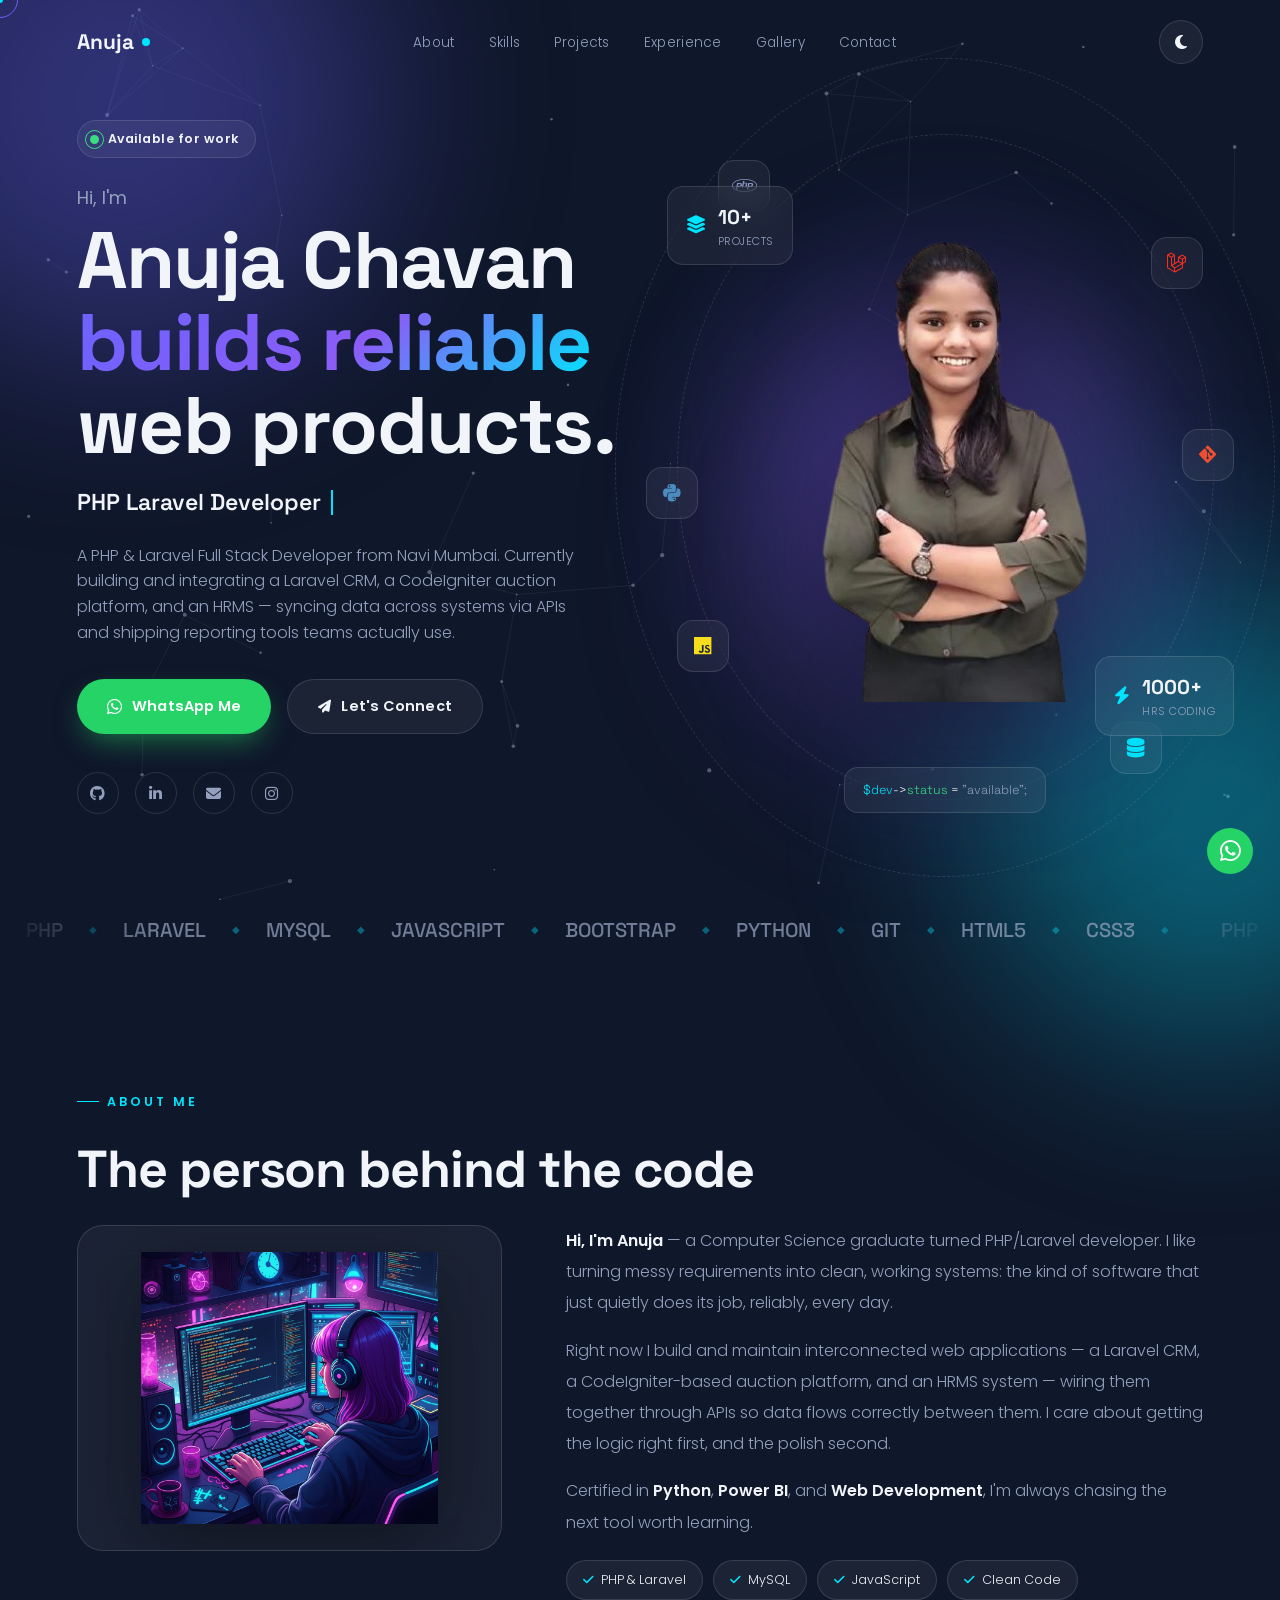
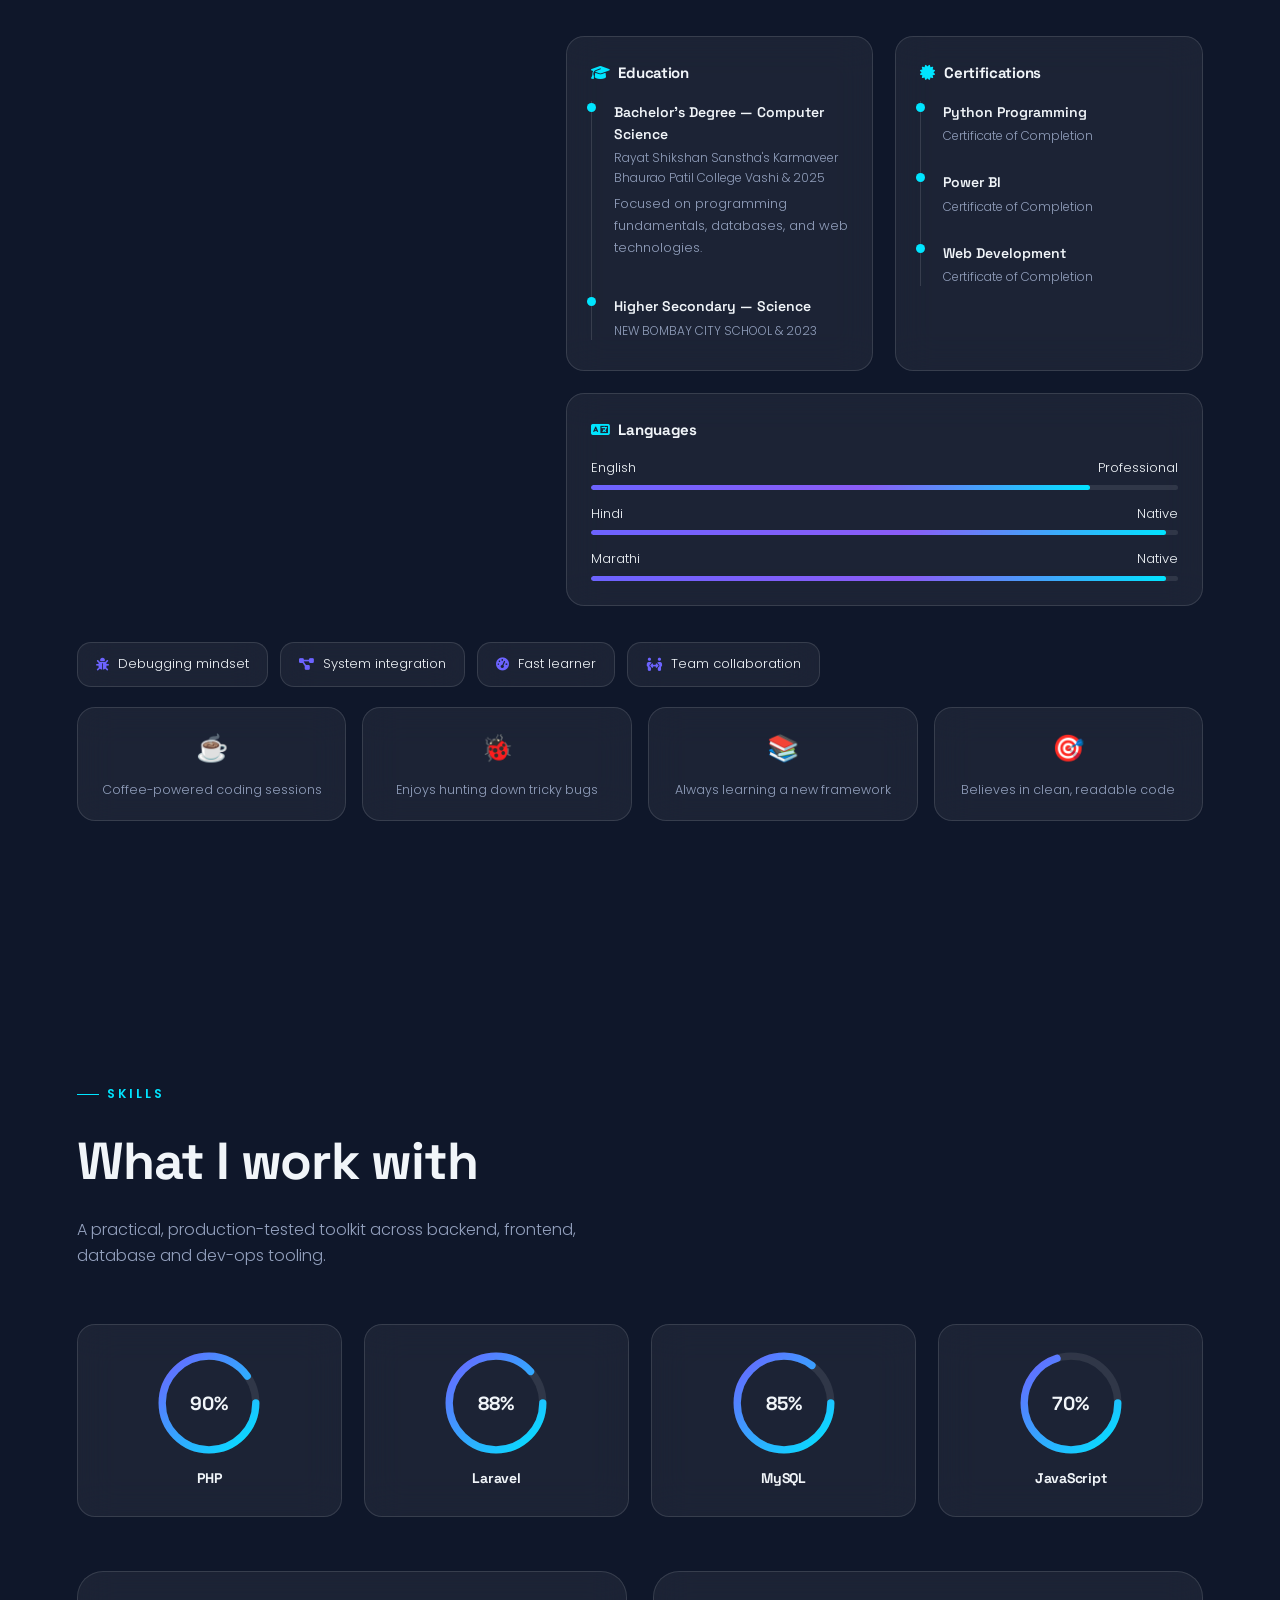
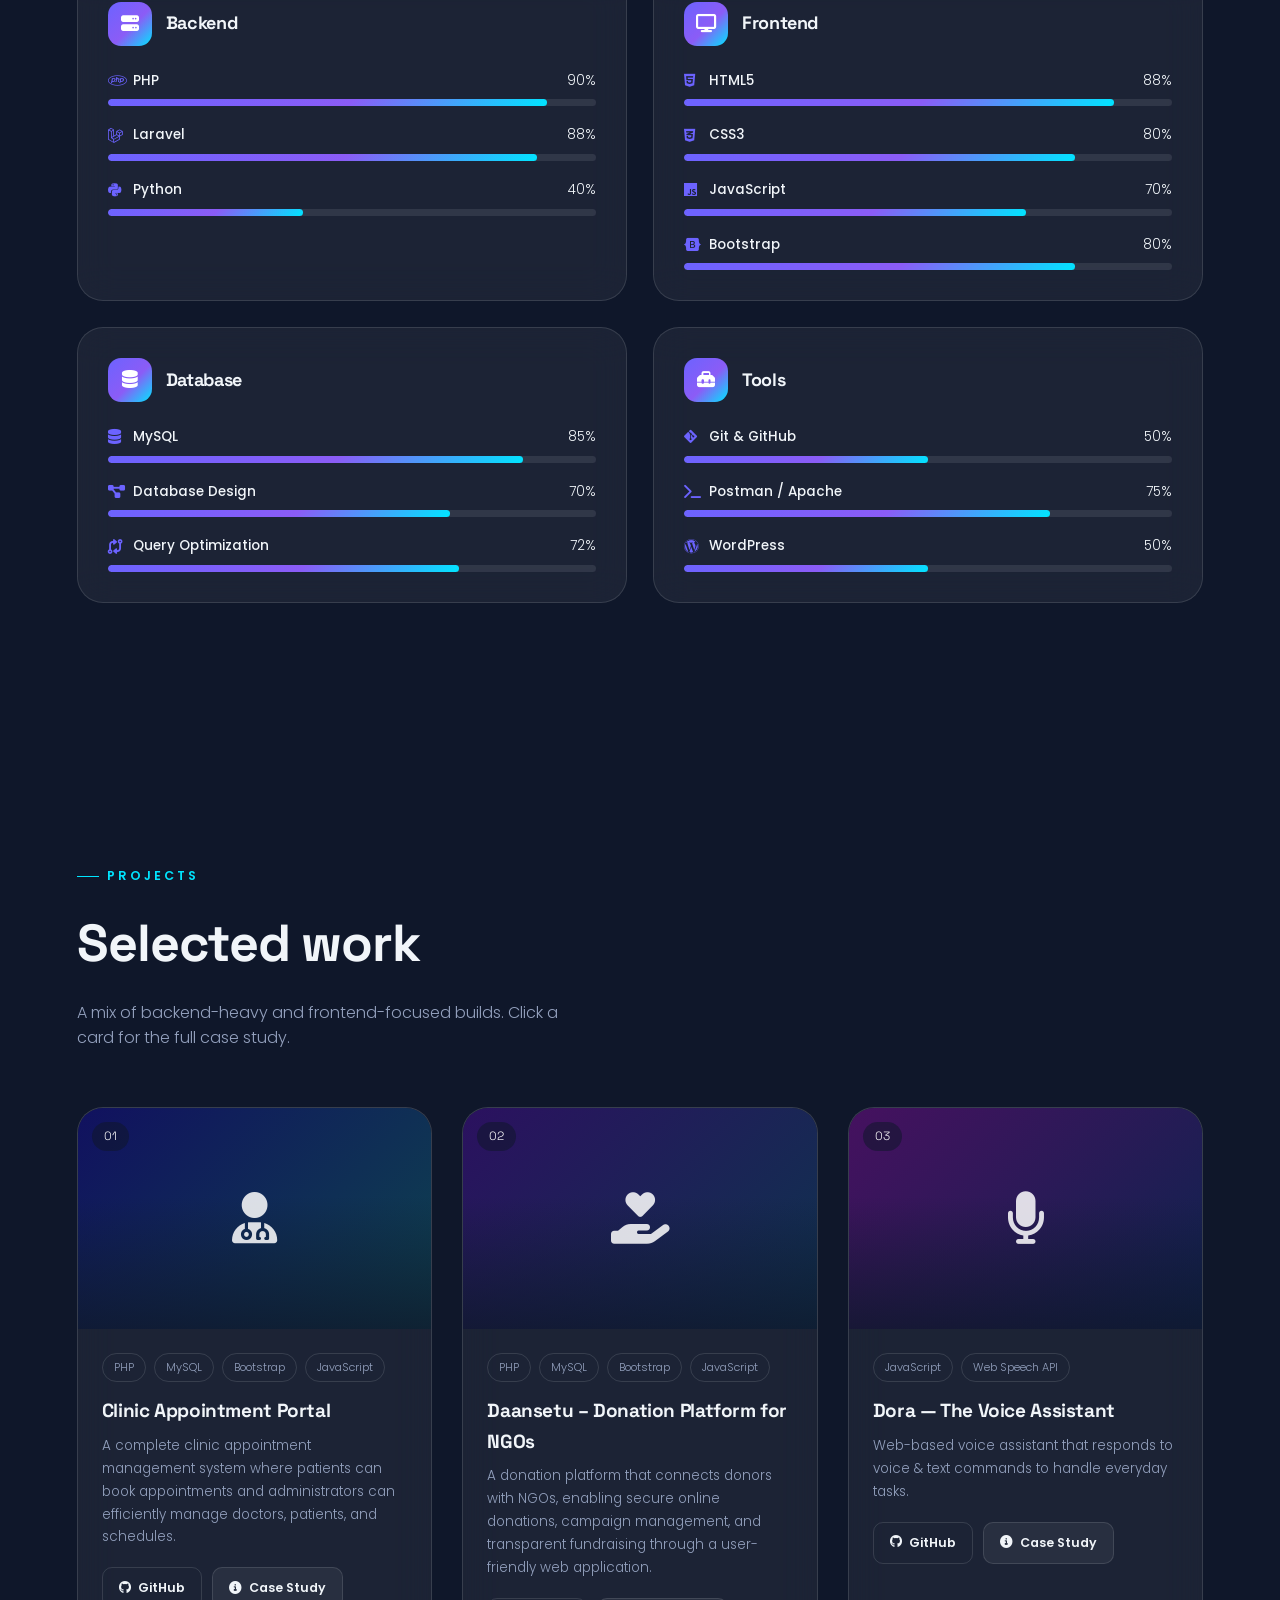
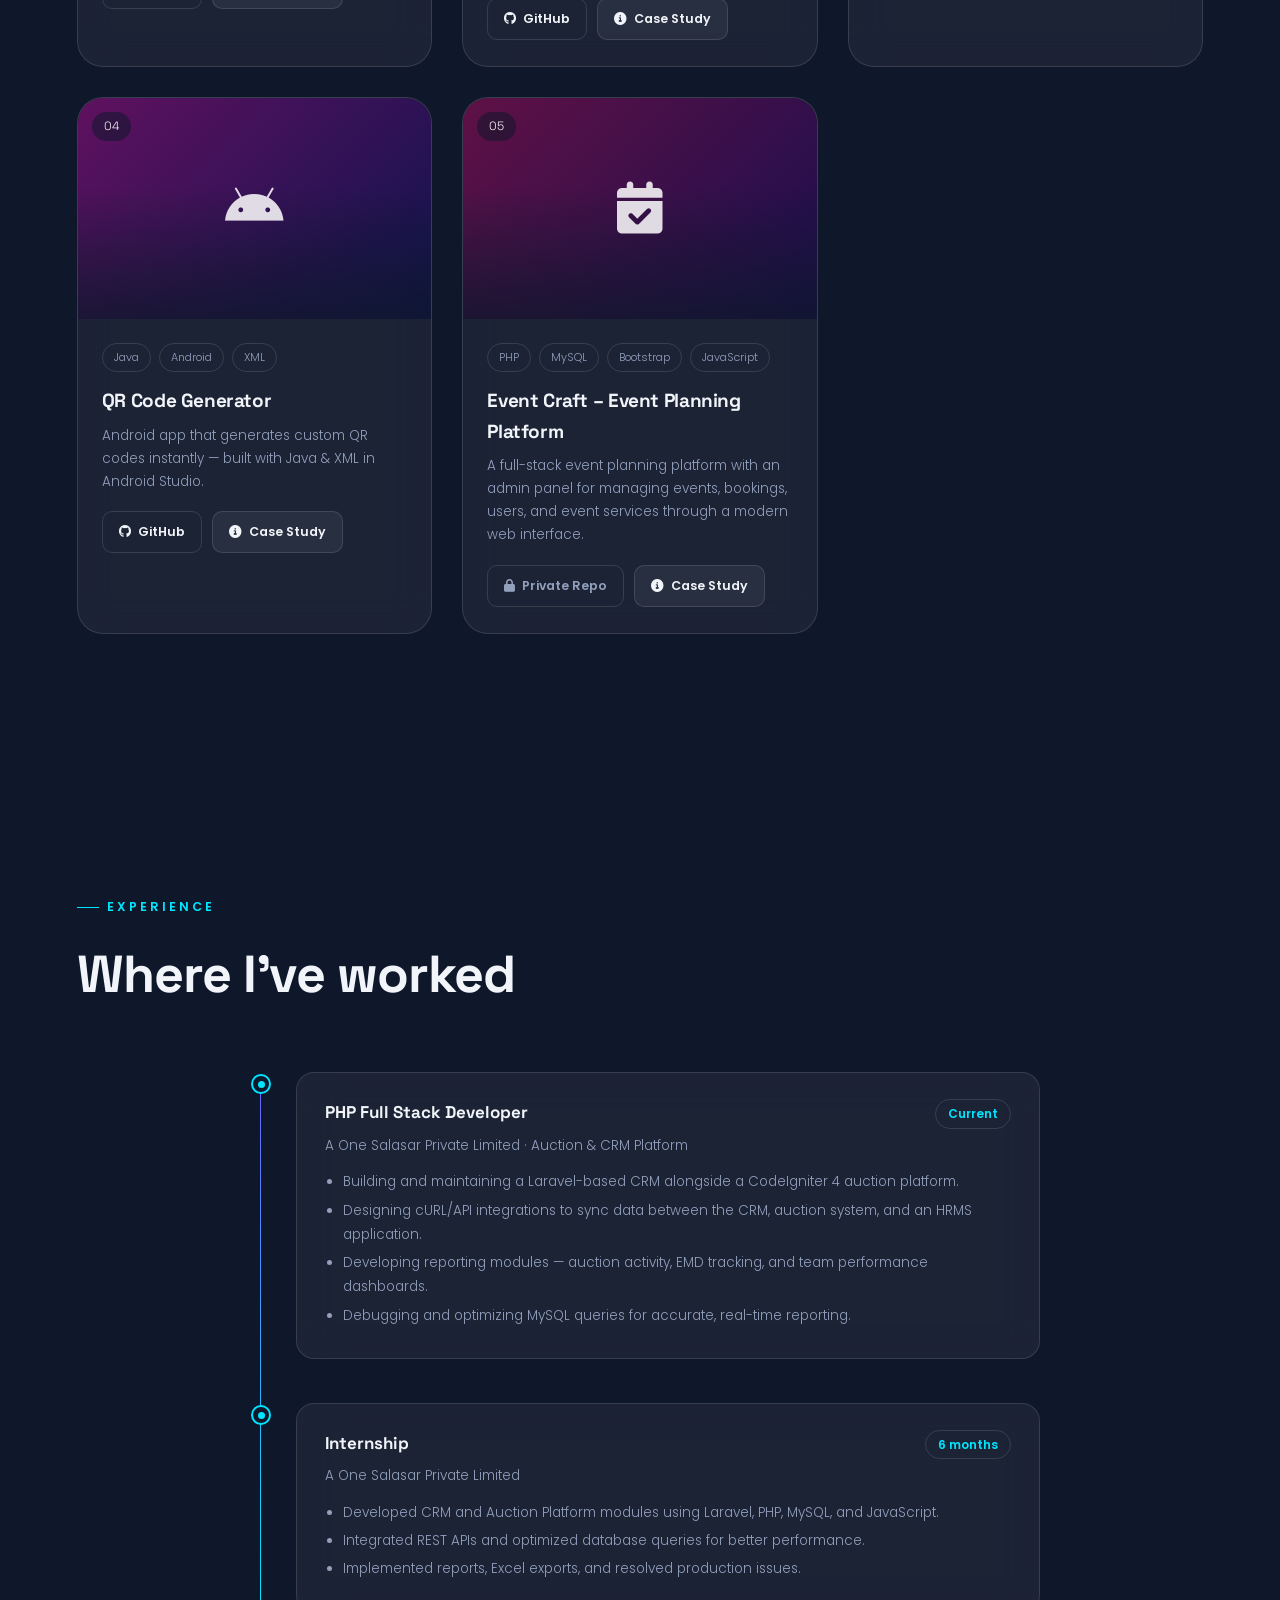
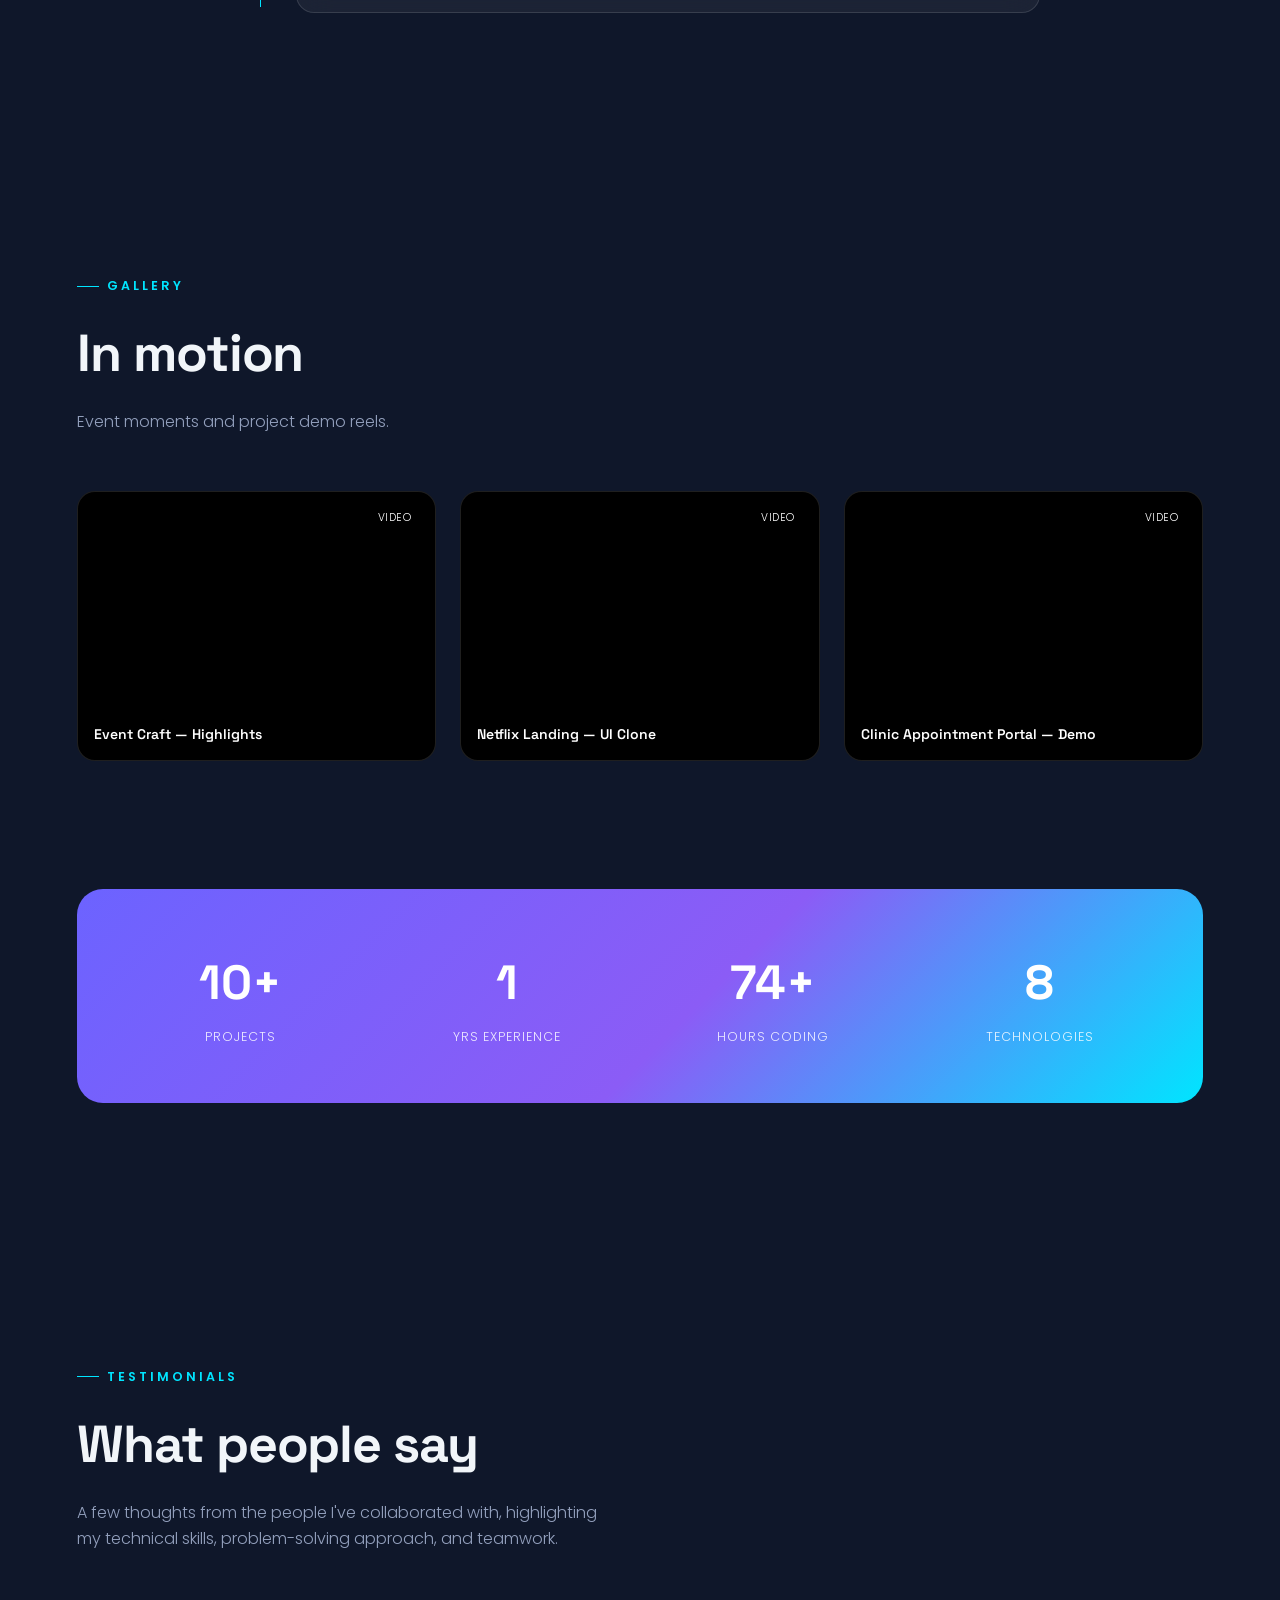
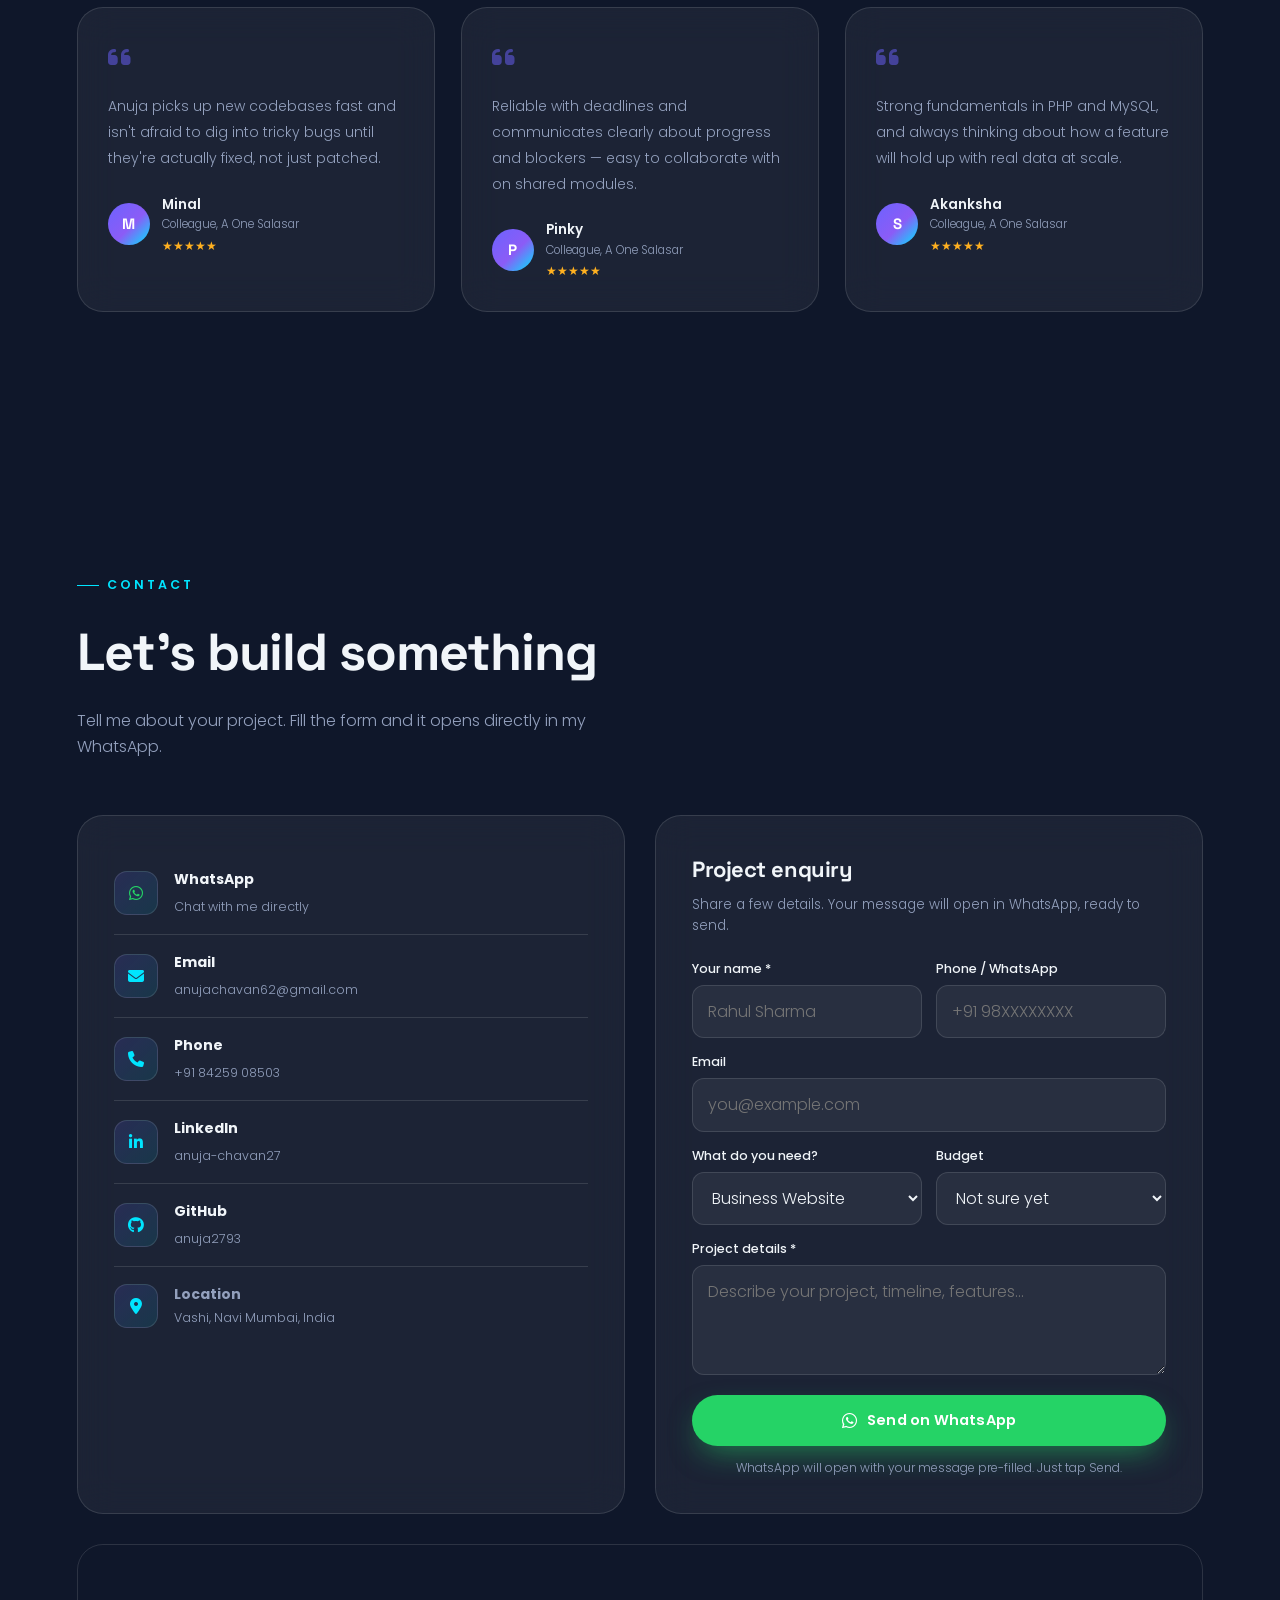
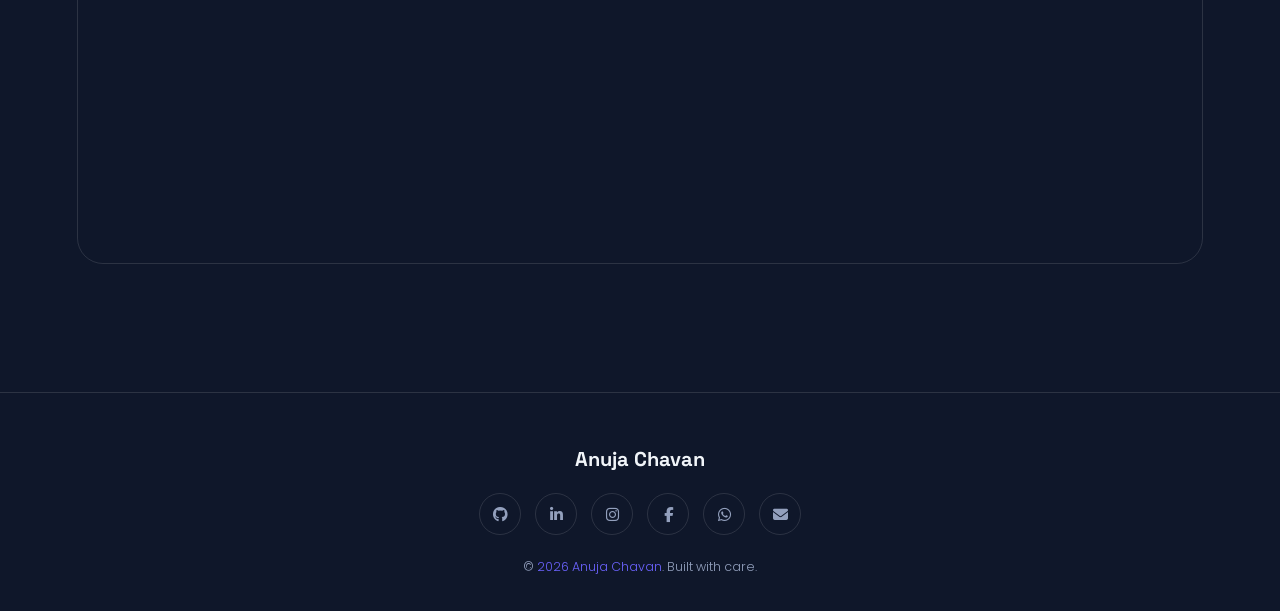
==== commit 11719b5b: "Add WhatsApp button and contact form, fix ring percentages" ====
--- a/index.html
+++ b/index.html
@@ -255,12 +255,12 @@
 .ring-strip{display:grid; grid-template-columns:repeat(4,1fr); gap:22px; margin-bottom:54px;}
 .ring-card{padding:26px 16px; border-radius:var(--radius-md); text-align:center; transition:transform .3s,border-color .3s;}
 .ring-card:hover{transform:translateY(-6px); border-color:var(--accent);}
-.ring-svg{width:104px;height:104px; margin:0 auto 12px;}
+.ring-svg{width:100%;height:100%;display:block;}
 .ring-svg circle{fill:none; stroke-width:7;}
 .ring-bg{stroke:var(--surface-strong);}
 .ring-fg{stroke:url(#ringGrad); stroke-linecap:round; stroke-dasharray:283; stroke-dashoffset:283; transition:stroke-dashoffset 1.6s cubic-bezier(.2,.8,.2,1);}
-.ring-label-wrap{position:relative;}
-.ring-pct{position:absolute; inset:0; display:flex; align-items:center; justify-content:center; font-family:'Space Grotesk'; font-weight:700; font-size:19px; top:-104px;}
+.ring-label-wrap{position:relative; width:104px; height:104px; margin:0 auto 12px;}
+.ring-pct{position:absolute; inset:0; display:flex; align-items:center; justify-content:center; font-family:'Space Grotesk'; font-weight:700; font-size:19px; line-height:1;}
 .ring-card h4{font-family:'Space Grotesk'; font-size:14px; margin-top:4px;}
 .skill-cat-grid{display:grid; grid-template-columns:repeat(2,1fr); gap:26px;}
 .skill-cat{padding:30px; border-radius:var(--radius-lg);}
@@ -471,8 +471,8 @@
 .fun-grid{gap:10px;}
 .fun-card{padding:16px 10px;}
 .ring-strip{gap:14px;}
-.ring-svg{width:84px; height:84px;}
-.ring-pct{top:-84px; font-size:16px;}
+.ring-label-wrap{width:84px; height:84px;}
+.ring-pct{font-size:16px;}
 .skill-cat{padding:22px;}
 .proj-body{padding:20px;}
 .proj-actions a,.proj-actions button{font-size:11.5px; padding:9px 13px;}
@@ -491,6 +491,41 @@
 #backToTop{width:42px; height:42px; bottom:18px; right:18px;}
 </style>
 
+<!-- =====================================================================
+     NEW: WhatsApp button, floating icon and contact form styles
+     (kept AFTER the responsive blocks so these rules win the cascade)
+     ===================================================================== -->
+<style>
+/* WhatsApp button + floating icon */
+.btn-wa{background:#25D366; color:#fff; box-shadow:0 12px 30px -8px rgba(37,211,102,.55);}
+.btn-wa:hover{transform:translateY(-3px); box-shadow:0 18px 40px -8px rgba(37,211,102,.7);}
+.btn-wa i{font-size:17px;}
+#waFloat{position:fixed; bottom:26px; right:27px; width:46px; height:46px; border-radius:50%; background:#25D366; color:#fff; display:flex; align-items:center; justify-content:center; font-size:24px; z-index:410; animation:waPulse 2.2s infinite;}
+@keyframes waPulse{0%{box-shadow:0 0 0 0 rgba(37,211,102,.55);}70%{box-shadow:0 0 0 18px rgba(37,211,102,0);}100%{box-shadow:0 0 0 0 rgba(37,211,102,0);}}
+#backToTop{bottom:84px;}
+@media (max-width:520px){
+  #waFloat{width:42px; height:42px; font-size:22px; bottom:18px; right:18px;}
+  #backToTop{bottom:70px;}
+}
+
+/* Contact form */
+.form-card h3{font-size:22px; margin-bottom:6px;}
+.form-card .fsub{color:var(--text-dim); font-size:13.5px; margin-bottom:22px;}
+.f-row{display:grid; grid-template-columns:1fr 1fr; gap:14px;}
+.f-group{margin-bottom:14px; display:flex; flex-direction:column; gap:6px;}
+.f-group label{font-size:12.5px; font-weight:500;}
+.f-group input,.f-group select,.f-group textarea{width:100%; padding:13px 15px; border-radius:12px; border:1px solid var(--border); background:var(--surface); color:var(--text); font:inherit; font-size:16px; cursor:auto; outline:none; transition:border-color .25s, box-shadow .25s;}
+.f-group select option{color:#0F172A; background:#fff;}
+.f-group textarea{min-height:110px; resize:vertical;}
+.f-group input:focus,.f-group select:focus,.f-group textarea:focus{border-color:var(--accent); box-shadow:0 0 0 3px rgba(0,229,255,.15);}
+.f-err{display:none; color:#ff7b7b; font-size:11.5px;}
+.f-group.err .f-err{display:block;}
+.f-group.err input,.f-group.err textarea{border-color:#ff5d5d;}
+.form-card .btn{width:100%; justify-content:center; margin-top:6px; border:none;}
+.form-note{font-size:12px; color:var(--text-dim); margin-top:12px; text-align:center;}
+@media (max-width:520px){ .f-row{grid-template-columns:1fr; gap:0;} }
+</style>
+
 <link rel="canonical" href="https://YOUR-DOMAIN/">
 <meta property="og:url" content="https://YOUR-DOMAIN/">
 <meta property="og:image" content="https://YOUR-DOMAIN/assets/anuja-hero.png">
@@ -580,6 +615,7 @@
       <div class="role-line" id="roleLine"><span id="typed"></span><span class="caret"></span></div>
       <p class="hero-sub">A PHP &amp; Laravel Full Stack Developer from Navi Mumbai. Currently building and integrating a Laravel CRM, a CodeIgniter auction platform, and an HRMS — syncing data across systems via APIs and shipping reporting tools teams actually use.</p>
       <div class="hero-ctas">
+        <a href="https://wa.me/918425908503?text=Hi%20Anuja%2C%20I%20saw%20your%20portfolio%20and%20want%20to%20discuss%20a%20project." target="_blank" rel="noopener" class="btn btn-wa"><i class="fa-brands fa-whatsapp"></i> WhatsApp Me</a>
         <a href="#contact" class="btn btn-ghost"><i class="fa-solid fa-paper-plane"></i> Let's Connect</a>
       </div>
       <div class="hero-socials">
@@ -896,19 +932,55 @@
   <div class="reveal sec-head">
     <div class="eyebrow">Contact</div>
     <h2 class="sec-title">Let's build something</h2>
-    <p class="sec-sub">Open to full-time roles, freelance work and internships. Reach out any time.</p>
+    <p class="sec-sub">Tell me about your project. Fill the form and it opens directly in my WhatsApp.</p>
   </div>
   <div class="reveal contact-wrap">
     <div class="contact-card glass">
+      <div class="contact-row"><div class="ic" style="color:#25D366;"><i class="fa-brands fa-whatsapp"></i></div><a href="https://wa.me/918425908503" target="_blank" rel="noopener"><b>WhatsApp</b><span>Chat with me directly</span></a></div>
       <div class="contact-row"><div class="ic"><i class="fa-solid fa-envelope"></i></div><a href="mailto:anujachavan62@gmail.com"><b>Email</b><span>anujachavan62@gmail.com</span></a></div>
-      <div class="contact-row"><div class="ic"><i class="fa-solid fa-phone"></i></div><a href="tel:+918425908503"><b>Phone</b><span>8425908503</span></a></div>
+      <div class="contact-row"><div class="ic"><i class="fa-solid fa-phone"></i></div><a href="tel:+918425908503"><b>Phone</b><span>+91 84259 08503</span></a></div>
       <div class="contact-row"><div class="ic"><i class="fa-brands fa-linkedin-in"></i></div><a href="https://www.linkedin.com/in/anuja-chavan27/" target="_blank" rel="noopener"><b>LinkedIn</b><span>anuja-chavan27</span></a></div>
       <div class="contact-row"><div class="ic"><i class="fa-brands fa-github"></i></div><a href="https://github.com/anuja2793" target="_blank" rel="noopener"><b>GitHub</b><span>anuja2793</span></a></div>
       <div class="contact-row"><div class="ic"><i class="fa-solid fa-location-dot"></i></div><span><b>Location</b><span>Vashi, Navi Mumbai, India</span></span></div>
     </div>
-    <div class="map-frame">
-      <iframe src="https://maps.google.com/maps?q=Vashi%2C%20Navi%20Mumbai&t=&z=12&ie=UTF8&iwloc=&output=embed" loading="lazy" title="Map showing Navi Mumbai location" referrerpolicy="no-referrer-when-downgrade"></iframe>
-    </div>
+
+    <div class="contact-card glass form-card">
+      <h3>Project enquiry</h3>
+      <p class="fsub">Share a few details. Your message will open in WhatsApp, ready to send.</p>
+      <form id="waForm" novalidate>
+        <div class="f-row">
+          <div class="f-group"><label for="fName">Your name *</label><input id="fName" name="name" type="text" autocomplete="name" placeholder="Rahul Sharma"><span class="f-err">Please enter your name</span></div>
+          <div class="f-group"><label for="fPhone">Phone / WhatsApp</label><input id="fPhone" name="phone" type="tel" autocomplete="tel" placeholder="+91 98XXXXXXXX"></div>
+        </div>
+        <div class="f-group"><label for="fEmail">Email</label><input id="fEmail" name="email" type="email" autocomplete="email" placeholder="you@example.com"><span class="f-err">Please enter a valid email</span></div>
+        <div class="f-row">
+          <div class="f-group"><label for="fService">What do you need?</label>
+            <select id="fService" name="service">
+              <option>Business Website</option>
+              <option>Custom Laravel Web App</option>
+              <option>CRM / Admin Dashboard</option>
+              <option>API Integration</option>
+              <option>Bug Fix / Maintenance</option>
+              <option>Other</option>
+            </select></div>
+          <div class="f-group"><label for="fBudget">Budget</label>
+            <select id="fBudget" name="budget">
+              <option>Not sure yet</option>
+              <option>Under ₹10,000</option>
+              <option>₹10,000 – ₹25,000</option>
+              <option>₹25,000 – ₹50,000</option>
+              <option>₹50,000+</option>
+            </select></div>
+        </div>
+        <div class="f-group"><label for="fMsg">Project details *</label><textarea id="fMsg" name="message" placeholder="Describe your project, timeline, features..."></textarea><span class="f-err">Please describe your project</span></div>
+        <button type="submit" class="btn btn-wa"><i class="fa-brands fa-whatsapp"></i> Send on WhatsApp</button>
+        <p class="form-note" id="formNote">WhatsApp will open with your message pre-filled. Just tap Send.</p>
+      </form>
+    </div>
+  </div>
+
+  <div class="reveal map-frame" style="margin-top:30px;height:320px;">
+    <iframe src="https://maps.google.com/maps?q=Vashi%2C%20Navi%20Mumbai&t=&z=12&ie=UTF8&iwloc=&output=embed" loading="lazy" title="Map showing Navi Mumbai location" referrerpolicy="no-referrer-when-downgrade"></iframe>
   </div>
 </section>
 
@@ -921,10 +993,14 @@
     <a href="https://www.linkedin.com/in/anuja-chavan27/" target="_blank" rel="noopener" aria-label="LinkedIn"><i class="fa-brands fa-linkedin-in"></i></a>
     <a href="https://www.instagram.com/anuja_2793/" target="_blank" rel="noopener" aria-label="Instagram"><i class="fa-brands fa-instagram"></i></a>
     <a href="https://www.facebook.com/profile.php?id=61569868897689" target="_blank" rel="noopener" aria-label="Facebook"><i class="fa-brands fa-facebook-f"></i></a>
+    <a href="https://wa.me/918425908503" target="_blank" rel="noopener" aria-label="WhatsApp"><i class="fa-brands fa-whatsapp"></i></a>
     <a href="mailto:anujachavan62@gmail.com" aria-label="Email"><i class="fa-solid fa-envelope"></i></a>
   </div>
   <div class="copy">© <span id="year"></span> <span>Anuja Chavan</span>. Built with care.</div>
 </footer>
+
+<!-- Floating WhatsApp button -->
+<a id="waFloat" href="https://wa.me/918425908503?text=Hi%20Anuja%2C%20I%20saw%20your%20portfolio%20and%20want%20to%20discuss%20a%20project." target="_blank" rel="noopener" aria-label="Chat on WhatsApp"><i class="fa-brands fa-whatsapp"></i></a>
 
 <button type="button" id="backToTop" aria-label="Back to top"><i class="fa-solid fa-arrow-up"></i></button>
 
@@ -1342,5 +1418,52 @@
   while (m.scrollWidth < window.innerWidth * 2 && guard++ < 20) { m.insertAdjacentHTML('beforeend', unit + unit); }
 });
 </script>
+
+<!-- ==========================================================================
+     NEW: Contact form → opens WhatsApp with pre-filled message
+     ========================================================================== -->
+<script>
+(function(){
+  const WA_NUMBER = '918425908503';   // country code + number, no + or spaces
+  const form = document.getElementById('waForm');
+  if(!form) return;
+  const note = document.getElementById('formNote');
+  const group = id => document.getElementById(id).closest('.f-group');
+
+  form.addEventListener('submit', function(e){
+    e.preventDefault();
+    const v = id => document.getElementById(id).value.trim();
+    const name = v('fName'), phone = v('fPhone'), email = v('fEmail'),
+          service = v('fService'), budget = v('fBudget'), msg = v('fMsg');
+
+    const emailOk = !email || /^[^\s@]+@[^\s@]+\.[^\s@]+$/.test(email);
+    group('fName').classList.toggle('err', !name);
+    group('fEmail').classList.toggle('err', !emailOk);
+    group('fMsg').classList.toggle('err', !msg);
+    if(!name || !emailOk || !msg) return;
+
+    const text =
+`Hello Anuja! 👋
+I found your portfolio and have a project enquiry.
+
+*Name:* ${name}
+*Phone:* ${phone || '-'}
+*Email:* ${email || '-'}
+*Service:* ${service}
+*Budget:* ${budget}
+
+*Project details:*
+${msg}`;
+
+    const url = 'https://wa.me/' + WA_NUMBER + '?text=' + encodeURIComponent(text);
+    const a = document.createElement('a');
+    a.href = url; a.target = '_blank'; a.rel = 'noopener';
+    document.body.appendChild(a); a.click(); a.remove();
+
+    note.textContent = '✅ WhatsApp opened. Please tap Send to deliver your message.';
+    form.reset();
+  });
+})();
+</script>
 </body>
 </html>
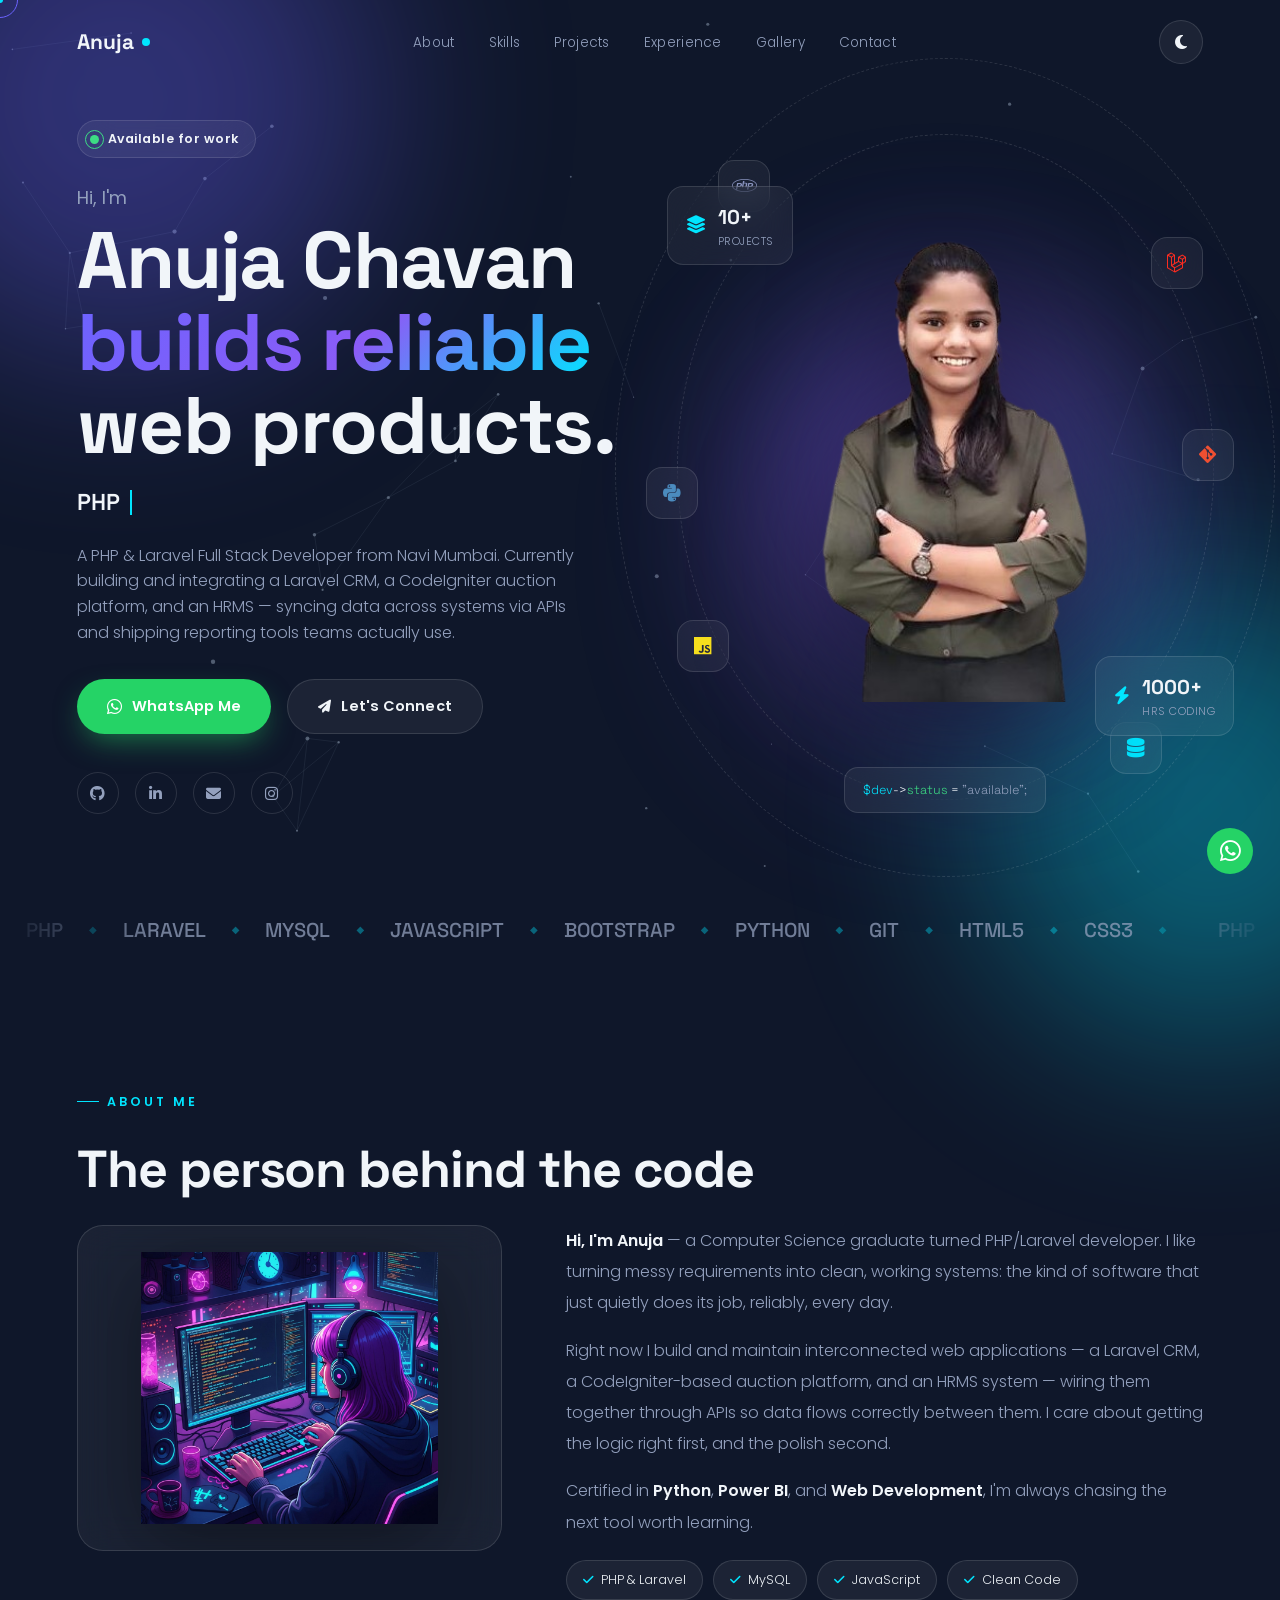
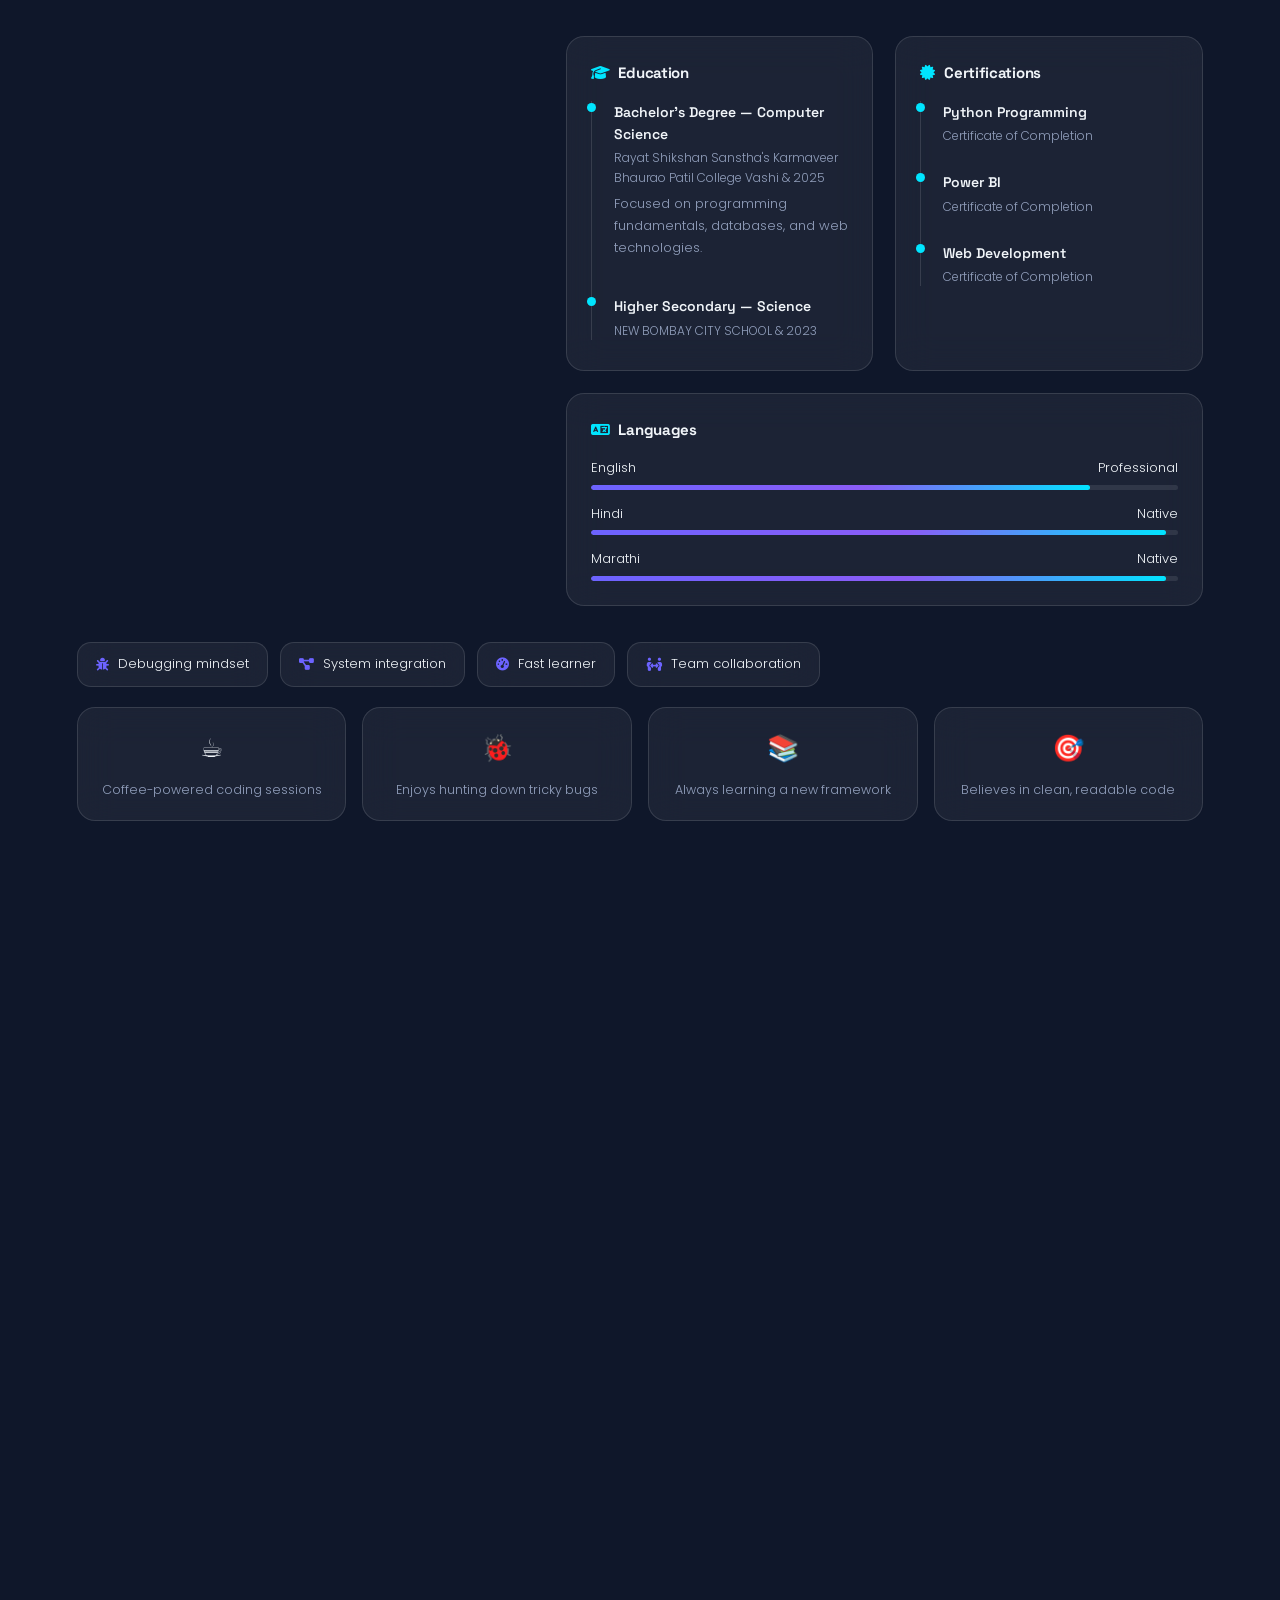
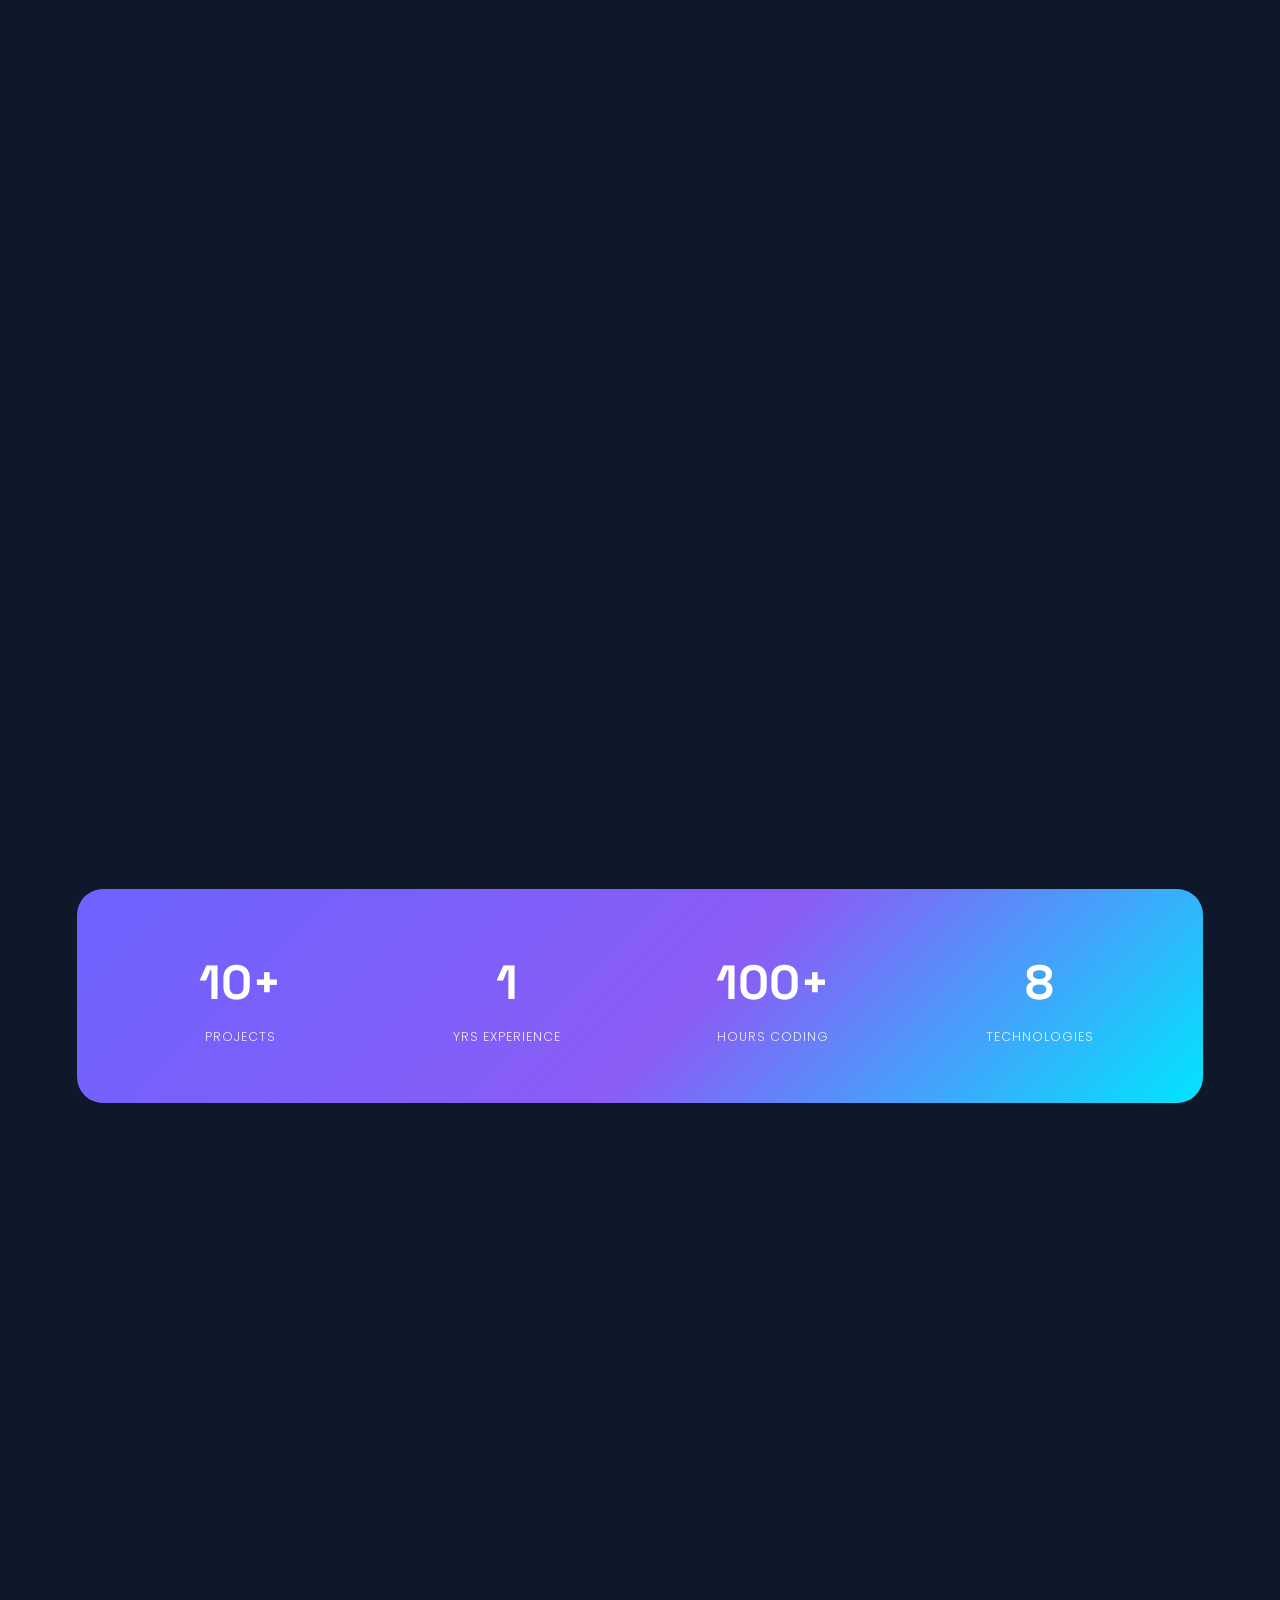
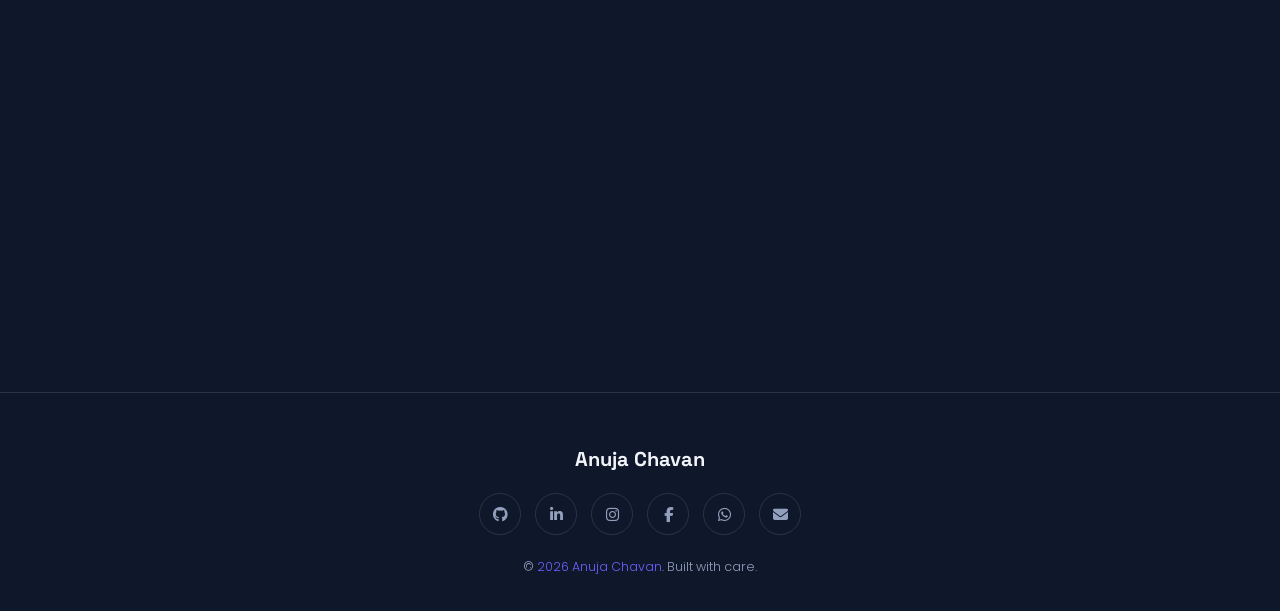
==== commit a979f976: "SEO and speed fixes" ====
--- a/index.html
+++ b/index.html
@@ -7,28 +7,61 @@
 <meta name="description" content="Anuja Chavan is a PHP Laravel Full Stack Developer building scalable web applications with PHP, Laravel, MySQL and JavaScript. Available for full-time roles and internships.">
 <meta name="keywords" content="Anuja Chavan, PHP Developer, Laravel Developer, Full Stack Developer, Web Developer Portfolio, MySQL, JavaScript Developer">
 <meta name="author" content="Anuja Chavan">
-<meta name="robots" content="index, follow">
+<meta name="robots" content="index, follow, max-image-preview:large">
+<meta name="referrer" content="strict-origin-when-cross-origin">
+<meta name="theme-color" content="#0F172A">
+
+<!-- ===== SEO: canonical + social tags ===== -->
+<link rel="canonical" href="https://anuja-portfolio-zeta.vercel.app/">
+<meta property="og:site_name" content="Anuja Chavan">
+<meta property="og:locale" content="en_IN">
+<meta property="og:type" content="website">
+<meta property="og:url" content="https://anuja-portfolio-zeta.vercel.app/">
 <meta property="og:title" content="Anuja Chavan — PHP Laravel Full Stack Developer">
 <meta property="og:description" content="Portfolio of Anuja Chavan — PHP Laravel Full Stack Developer crafting scalable, clean web applications.">
-<meta property="og:type" content="website">
-<meta name="theme-color" content="#0F172A">
+<meta property="og:image" content="https://anuja-portfolio-zeta.vercel.app/assets/anuja-hero.png">
+<meta property="og:image:alt" content="Anuja Chavan — PHP Laravel Full Stack Developer">
+<meta name="twitter:card" content="summary_large_image">
+<meta name="twitter:title" content="Anuja Chavan — PHP Laravel Full Stack Developer">
+<meta name="twitter:description" content="PHP Laravel developer building scalable web applications. Open to full-time, freelance and internship work.">
+<meta name="twitter:image" content="https://anuja-portfolio-zeta.vercel.app/assets/anuja-hero.png">
+<meta name="twitter:image:alt" content="Anuja Chavan — PHP Laravel Full Stack Developer">
+
 <link rel="icon" href="data:image/svg+xml,%3Csvg xmlns='http://www.w3.org/2000/svg' viewBox='0 0 100 100'%3E%3Cdefs%3E%3ClinearGradient id='g' x1='0' y1='0' x2='1' y2='1'%3E%3Cstop offset='0' stop-color='%236C63FF'/%3E%3Cstop offset='1' stop-color='%2300E5FF'/%3E%3C/linearGradient%3E%3C/defs%3E%3Crect width='100' height='100' rx='24' fill='url(%23g)'/%3E%3Ctext x='50' y='68' font-size='54' font-family='Arial' font-weight='700' fill='white' text-anchor='middle'%3EA%3C/text%3E%3C/svg%3E">
 
-<!-- Apply saved theme BEFORE first paint (no flash, works on every phone) -->
+<!-- Apply saved theme BEFORE first paint -->
 <script>
 try{ var t=localStorage.getItem('theme'); if(t==='light'||t==='dark'){document.documentElement.setAttribute('data-theme',t);} }catch(e){}
 </script>
 
+<!-- ===== SPEED: preload hero image, load fonts/icons without blocking render ===== -->
+<link rel="preload" as="image" href="assets/anuja-hero.png" fetchpriority="high">
 <link rel="preconnect" href="https://fonts.googleapis.com">
 <link rel="preconnect" href="https://fonts.gstatic.com" crossorigin>
-<link href="https://fonts.googleapis.com/css2?family=Space+Grotesk:wght@500;600;700&family=Poppins:wght@300;400;500;600;700&display=swap" rel="stylesheet">
-<link rel="stylesheet" href="https://cdnjs.cloudflare.com/ajax/libs/font-awesome/6.5.1/css/all.min.css" integrity="sha512-DTOQO9RWCH3ppGqcWaEA1BIZOC6xxalwEsw9c2QQeAIftl+Vegovlnee1c9QX4TctnWMn13TZye+giMm8e2LwA==" crossorigin="anonymous" referrerpolicy="no-referrer">
-
-<!-- =====================================================================
-     MAIN STYLES (base / desktop)
-     --vw and --vh replace vw / vh units so the page can also be scaled
-     properly when a phone opens it in "Desktop site" mode (see JS).
-     ===================================================================== -->
+<link rel="preload" as="style" href="https://fonts.googleapis.com/css2?family=Space+Grotesk:wght@500;600;700&family=Poppins:wght@300;400;500;600&display=swap" onload="this.onload=null;this.rel='stylesheet'">
+<noscript><link rel="stylesheet" href="https://fonts.googleapis.com/css2?family=Space+Grotesk:wght@500;600;700&family=Poppins:wght@300;400;500;600&display=swap"></noscript>
+<link rel="preload" as="style" href="https://cdnjs.cloudflare.com/ajax/libs/font-awesome/6.5.1/css/all.min.css" integrity="sha512-DTOQO9RWCH3ppGqcWaEA1BIZOC6xxalwEsw9c2QQeAIftl+Vegovlnee1c9QX4TctnWMn13TZye+giMm8e2LwA==" crossorigin="anonymous" referrerpolicy="no-referrer" onload="this.onload=null;this.rel='stylesheet'">
+<noscript><link rel="stylesheet" href="https://cdnjs.cloudflare.com/ajax/libs/font-awesome/6.5.1/css/all.min.css" integrity="sha512-DTOQO9RWCH3ppGqcWaEA1BIZOC6xxalwEsw9c2QQeAIftl+Vegovlnee1c9QX4TctnWMn13TZye+giMm8e2LwA==" crossorigin="anonymous" referrerpolicy="no-referrer"></noscript>
+
+<script type="application/ld+json">
+{
+  "@context": "https://schema.org",
+  "@type": "Person",
+  "name": "Anuja Chavan",
+  "url": "https://anuja-portfolio-zeta.vercel.app/",
+  "image": "https://anuja-portfolio-zeta.vercel.app/assets/anuja-hero.png",
+  "jobTitle": "PHP Laravel Full Stack Developer",
+  "email": "anujachavan62@gmail.com",
+  "address": { "@type": "PostalAddress", "addressLocality": "Navi Mumbai", "addressCountry": "IN" },
+  "sameAs": [
+    "https://github.com/anuja2793",
+    "https://www.linkedin.com/in/anuja-chavan27/",
+    "https://www.instagram.com/anuja_2793/"
+  ],
+  "knowsAbout": ["PHP", "Laravel", "MySQL", "JavaScript", "CodeIgniter"]
+}
+</script>
+
 <style>
 *{margin:0;padding:0;box-sizing:border-box;}
 :root{
@@ -57,7 +90,7 @@
 html{scroll-behavior:smooth; overflow-x:hidden; -webkit-text-size-adjust:100%;}
 body{
   background:var(--bg); color:var(--text);
-  font-family:'Poppins',sans-serif; font-weight:300;
+  font-family:'Poppins',system-ui,-apple-system,'Segoe UI',Roboto,Arial,sans-serif; font-weight:300;
   overflow-x:hidden; max-width:100%; cursor:none;
   transition:background .5s ease,color .5s ease; line-height:1.6;
 }
@@ -67,7 +100,7 @@
   *{animation-duration:.001s !important; animation-iteration-count:1 !important; transition-duration:.001s !important; scroll-behavior:auto !important;}
   body{cursor:auto;}
 }
-h1,h2,h3,h4,.disp{font-family:'Space Grotesk',sans-serif; font-weight:700; letter-spacing:-0.02em;}
+h1,h2,h3,h4,.disp{font-family:'Space Grotesk',system-ui,-apple-system,'Segoe UI',Arial,sans-serif; font-weight:700; letter-spacing:-0.02em;}
 a{color:inherit; text-decoration:none;}
 img{max-width:100%; display:block;}
 ul{list-style:none;}
@@ -79,24 +112,12 @@
 .skip-link:focus{top:16px;}
 a:focus-visible, button:focus-visible, [tabindex]:focus-visible{outline:2px solid var(--accent); outline-offset:3px; border-radius:6px;}
 
-/* cursor / preloader / bg fx */
+/* cursor / bg fx */
 #cursor-dot,#cursor-ring{position:fixed; top:0; left:0; pointer-events:none; z-index:9999; border-radius:50%; transform:translate(-50%,-50%);}
 #cursor-dot{width:6px;height:6px;background:var(--accent);}
 #cursor-ring{width:36px;height:36px;border:1px solid var(--primary); transition:width .25s,height .25s,border-color .25s,background .25s,opacity .25s;}
 #cursor-ring.big{width:68px;height:68px;background:rgba(108,99,255,0.14); border-color:var(--accent);}
 @media (pointer:coarse){#cursor-dot,#cursor-ring{display:none;}}
-
-#preloader{
-  position:fixed; inset:0; background:var(--bg); z-index:10000;
-  display:flex; flex-direction:column; align-items:center; justify-content:center; gap:14px;
-  transition:transform .8s cubic-bezier(.76,0,.24,1), opacity .6s ease;
-}
-#preloader.done{transform:translateY(-100%); pointer-events:none;}
-#preloader.gone{display:none;}
-#pl-logo{font-size:15px; letter-spacing:6px; color:var(--text-dim); text-transform:uppercase;}
-#pl-num{font-family:'Space Grotesk'; font-size:clamp(46px,9vw,100px); font-weight:700;}
-.pl-bar{width:220px; height:2px; background:var(--surface-strong); border-radius:2px; overflow:hidden;}
-.pl-bar-fill{height:100%; width:0%; background:var(--grad);}
 
 #particle-canvas{position:fixed; top:0; left:0; z-index:-2; pointer-events:none;}
 .blob{position:fixed; border-radius:50%; filter:blur(100px); z-index:-1; opacity:.35; animation:blobDrift 18s ease-in-out infinite alternate; pointer-events:none;}
@@ -109,6 +130,8 @@
 /* layout helpers */
 .wrap{max-width:var(--maxw); margin:0 auto; padding:0 calc(var(--vw)*6);}
 section{padding:var(--section-pad) calc(var(--vw)*6); position:relative;}
+/* skip rendering of below-the-fold sections until needed (big speed win) */
+#skills,#projects,#experience,#gallery,#testimonials,#contact{content-visibility:auto; contain-intrinsic-size:auto 900px;}
 .eyebrow{display:inline-flex; align-items:center; gap:8px; color:var(--accent); font-size:12.5px; letter-spacing:3px; text-transform:uppercase; font-weight:600; margin-bottom:16px;}
 html[data-theme="light"] .eyebrow{color:#0891b2;}
 .eyebrow::before{content:'';width:22px;height:1px;background:currentColor;}
@@ -134,7 +157,7 @@
 /* nav */
 nav{position:fixed; top:0; left:0; right:0; z-index:500; padding:20px calc(var(--vw)*6); display:flex; align-items:center; justify-content:space-between; transition:background .4s ease, backdrop-filter .4s ease, padding .4s ease, border-color .4s ease; border-bottom:1px solid transparent;}
 nav.scrolled{background:color-mix(in srgb, var(--bg) 82%, transparent); -webkit-backdrop-filter:blur(16px); backdrop-filter:blur(16px); padding:14px calc(var(--vw)*6); border-color:var(--border);}
-.logo{font-family:'Space Grotesk'; font-weight:700; font-size:21px; display:flex; align-items:center; gap:8px;}
+.logo{font-family:'Space Grotesk',system-ui,Arial,sans-serif; font-weight:700; font-size:21px; display:flex; align-items:center; gap:8px;}
 .logo .dot{width:8px;height:8px;border-radius:50%;background:var(--accent);}
 .navlinks{display:flex; gap:34px; align-items:center;}
 .navlinks a{font-size:13.5px; letter-spacing:.3px; color:var(--text-dim); position:relative; padding:4px 0; transition:color .25s;}
@@ -143,7 +166,6 @@
 .navlinks a:hover::after, .navlinks a.active::after{width:100%;}
 .nav-actions{display:flex; align-items:center; gap:12px; position:relative; z-index:2;}
 
-/* THEME TOGGLE — big tap target, touch-safe */
 .theme-toggle{
   width:44px; height:44px; border-radius:50%; border:1px solid var(--border);
   display:flex; align-items:center; justify-content:center;
@@ -157,7 +179,7 @@
 .hamburger{display:none; width:44px;height:44px;border-radius:12px;border:1px solid var(--border);align-items:center;justify-content:center;background:var(--surface);font-size:16px; color:var(--text); touch-action:manipulation;}
 .mobile-menu{position:fixed; top:0; right:0; bottom:0; width:min(calc(var(--vw)*78),320px); background:var(--bg-elevated); z-index:600; padding:100px 34px; transform:translateX(100%); visibility:hidden; transition:transform .45s cubic-bezier(.76,0,.24,1), visibility 0s .45s; border-left:1px solid var(--border);}
 .mobile-menu.open{transform:translateX(0); visibility:visible; transition:transform .45s cubic-bezier(.76,0,.24,1), visibility 0s 0s;}
-.mobile-menu a{display:block; font-size:19px; padding:14px 0; border-bottom:1px solid var(--border); font-family:'Space Grotesk'; font-weight:600;}
+.mobile-menu a{display:block; font-size:19px; padding:14px 0; border-bottom:1px solid var(--border); font-family:'Space Grotesk',system-ui,Arial,sans-serif; font-weight:600;}
 .menu-overlay{position:fixed; inset:0; background:rgba(0,0,0,.5); z-index:590; opacity:0; pointer-events:none; transition:opacity .4s;}
 .menu-overlay.open{opacity:1; pointer-events:auto;}
 
@@ -172,18 +194,19 @@
 .hero-hi{color:var(--text-dim); font-size:18px; margin-bottom:6px; font-weight:400;}
 .hero h1{font-size:clamp(40px,6.4vw,80px); line-height:1.03;}
 .hero h1 .line{overflow:hidden; display:block;}
-.hero h1 .line span{display:inline-block; transform:translateY(115%); animation:riseUp .9s cubic-bezier(.2,.9,.2,1) forwards;}
-.hero h1 .line:nth-child(2) span{animation-delay:.12s;}
+.hero h1 .line span{display:inline-block; transform:translateY(115%); animation:riseUp .6s cubic-bezier(.2,.9,.2,1) forwards;}
+.hero h1 .line:nth-child(2) span{animation-delay:.08s;}
+.hero h1 .line:nth-child(3) span{animation-delay:.14s;}
 @keyframes riseUp{to{transform:translateY(0);}}
-.role-line{display:flex; align-items:center; gap:10px; margin-top:18px; font-family:'Space Grotesk'; font-size:clamp(17px,2.1vw,23px); font-weight:600; color:var(--text-dim); min-height:32px; opacity:0;}
-.role-line.ready{animation:fadeUp .6s ease forwards;}
+.role-line{display:flex; align-items:center; gap:10px; margin-top:18px; font-family:'Space Grotesk',system-ui,Arial,sans-serif; font-size:clamp(17px,2.1vw,23px); font-weight:600; color:var(--text-dim); min-height:32px; opacity:0;}
+.role-line.ready{animation:fadeUp .5s ease forwards;}
 .role-line #typed{color:var(--text);}
 .role-line .caret{width:2px; height:1.1em; background:var(--accent); animation:caretBlink 1s steps(1) infinite;}
 @keyframes caretBlink{50%{opacity:0;}}
-.hero-sub{max-width:520px; color:var(--text-dim); font-size:16px; margin-top:22px; opacity:0; animation:fadeUp .8s .9s forwards;}
+.hero-sub{max-width:520px; color:var(--text-dim); font-size:16px; margin-top:22px; opacity:0; animation:fadeUp .6s .1s forwards;}
 @keyframes fadeUp{from{opacity:0;transform:translateY(14px);}to{opacity:1;transform:translateY(0);}}
-.hero-ctas{display:flex; gap:16px; flex-wrap:wrap; margin-top:34px; opacity:0; animation:fadeUp .8s 1.05s forwards;}
-.hero-socials{display:flex; gap:16px; margin-top:38px; opacity:0; animation:fadeUp .8s 1.2s forwards;}
+.hero-ctas{display:flex; gap:16px; flex-wrap:wrap; margin-top:34px; opacity:0; animation:fadeUp .6s .2s forwards;}
+.hero-socials{display:flex; gap:16px; margin-top:38px; opacity:0; animation:fadeUp .6s .3s forwards;}
 .hero-socials a{width:42px;height:42px;border:1px solid var(--border);border-radius:50%;display:flex;align-items:center;justify-content:center;font-size:15px;color:var(--text-dim);transition:all .3s;}
 .hero-socials a:hover{color:#fff; background:var(--grad); border-color:transparent; transform:translateY(-4px);}
 
@@ -198,21 +221,21 @@
 html[data-theme="light"] .glow-blob{opacity:.22;}
 @keyframes floatY{0%,100%{transform:translateY(0);}50%{transform:translateY(-14px);}}
 .hero-photo-frame{position:relative; z-index:2; width:min(360px,calc(var(--vw)*72));}
-.hero-photo-frame img{width:100%; filter:drop-shadow(0 30px 60px rgba(0,0,0,.5));}
+.hero-photo-frame img{width:100%; height:auto; filter:drop-shadow(0 30px 60px rgba(0,0,0,.5));}
 html[data-theme="light"] .hero-photo-frame img{filter:drop-shadow(0 24px 40px rgba(15,23,42,.25));}
 .stat-chip{position:absolute; z-index:3; padding:14px 18px; border-radius:16px; display:flex; align-items:center; gap:12px; animation:floatY 5s ease-in-out infinite;}
-.stat-chip .n{font-family:'Space Grotesk'; font-weight:700; font-size:20px;}
+.stat-chip .n{font-family:'Space Grotesk',system-ui,Arial,sans-serif; font-weight:700; font-size:20px;}
 .stat-chip .l{font-size:11px; color:var(--text-dim); text-transform:uppercase; letter-spacing:.5px;}
 .stat-chip-1{top:6%; left:-4%; animation-delay:.3s;}
 .stat-chip-2{bottom:8%; right:-6%; animation-delay:1s;}
-.code-chip{position:absolute; bottom:-4%; left:50%; transform:translateX(-50%); z-index:3; padding:12px 18px; border-radius:14px; font-family:'Space Grotesk'; font-size:12.5px; white-space:nowrap; animation:floatY 6s ease-in-out infinite 1.5s;}
+.code-chip{position:absolute; bottom:-4%; left:50%; transform:translateX(-50%); z-index:3; padding:12px 18px; border-radius:14px; font-family:'Space Grotesk',system-ui,Arial,sans-serif; font-size:12.5px; white-space:nowrap; animation:floatY 6s ease-in-out infinite 1.5s;}
 .code-chip .c1{color:var(--accent);} .code-chip .c2{color:#3ddc84;} .code-chip .c3{color:var(--text-dim);}
 .scroll-cue{display:none !important;}
 
 /* marquee */
 .marquee-wrap{overflow:hidden; width:100%; padding:10px 0; -webkit-mask-image:linear-gradient(90deg, transparent, #000 12%, #000 88%, transparent); mask-image:linear-gradient(90deg, transparent, #000 12%, #000 88%, transparent);}
 .marquee{display:flex; width:max-content; animation:scrollLeft 34s linear infinite;}
-.marquee span{font-family:'Space Grotesk'; font-size:clamp(15px,2vw,20px); font-weight:500; color:var(--text-dim); padding:0 26px; white-space:nowrap; display:flex; align-items:center; gap:26px; opacity:.75;}
+.marquee span{font-family:'Space Grotesk',system-ui,Arial,sans-serif; font-size:clamp(15px,2vw,20px); font-weight:500; color:var(--text-dim); padding:0 26px; white-space:nowrap; display:flex; align-items:center; gap:26px; opacity:.75;}
 .marquee span i{color:var(--accent); font-style:normal; font-size:10px; opacity:.5;}
 @keyframes scrollLeft{from{transform:translateX(0);}to{transform:translateX(-50%);}}
 
@@ -220,7 +243,7 @@
 .about-grid{display:grid; grid-template-columns:.8fr 1.2fr; gap:64px; align-items:start;}
 .about-photo-wrap{position:relative;}
 .about-photo-card{border-radius:var(--radius-lg); overflow:hidden; position:relative; transform-style:preserve-3d; transition:transform .15s ease; padding:26px; text-align:center;}
-.about-photo-card img{width:80%; margin:0 auto; filter:drop-shadow(0 20px 40px rgba(0,0,0,.4));}
+.about-photo-card img{width:80%; height:auto; margin:0 auto; filter:drop-shadow(0 20px 40px rgba(0,0,0,.4));}
 .about-text p{color:var(--text-dim); font-size:16px; line-height:1.95; margin-bottom:16px;}
 .about-text b{color:var(--text); font-weight:600;}
 .chip-row{display:flex; flex-wrap:wrap; gap:10px; margin:22px 0 8px;}
@@ -233,7 +256,7 @@
 .tl-item{position:relative; padding-left:22px; padding-bottom:20px; border-left:1px solid var(--border);}
 .tl-item:last-child{padding-bottom:0;}
 .tl-item::before{content:'';position:absolute; left:-5px; top:2px; width:9px;height:9px;border-radius:50%;background:var(--accent);}
-.tl-item .tl-title{font-family:'Space Grotesk'; font-weight:600; font-size:14px;}
+.tl-item .tl-title{font-family:'Space Grotesk',system-ui,Arial,sans-serif; font-weight:600; font-size:14px;}
 .tl-item .tl-meta{color:var(--text-dim); font-size:12px; margin:3px 0 6px;}
 .tl-item p{color:var(--text-dim); font-size:13px; line-height:1.7;}
 .lang-item{margin-bottom:14px;}
@@ -260,8 +283,8 @@
 .ring-bg{stroke:var(--surface-strong);}
 .ring-fg{stroke:url(#ringGrad); stroke-linecap:round; stroke-dasharray:283; stroke-dashoffset:283; transition:stroke-dashoffset 1.6s cubic-bezier(.2,.8,.2,1);}
 .ring-label-wrap{position:relative; width:104px; height:104px; margin:0 auto 12px;}
-.ring-pct{position:absolute; inset:0; display:flex; align-items:center; justify-content:center; font-family:'Space Grotesk'; font-weight:700; font-size:19px; line-height:1;}
-.ring-card h4{font-family:'Space Grotesk'; font-size:14px; margin-top:4px;}
+.ring-pct{position:absolute; inset:0; display:flex; align-items:center; justify-content:center; font-family:'Space Grotesk',system-ui,Arial,sans-serif; font-weight:700; font-size:19px; line-height:1;}
+.ring-card h4{font-family:'Space Grotesk',system-ui,Arial,sans-serif; font-size:14px; margin-top:4px;}
 .skill-cat-grid{display:grid; grid-template-columns:repeat(2,1fr); gap:26px;}
 .skill-cat{padding:30px; border-radius:var(--radius-lg);}
 .skill-cat-head{display:flex; align-items:center; gap:14px; margin-bottom:24px;}
@@ -283,7 +306,7 @@
 .proj-thumb::after{content:''; position:absolute; inset:0; background:linear-gradient(180deg, transparent 40%, rgba(15,23,42,.75) 100%);}
 .proj-card:hover .proj-thumb .pt-icon{transform:scale(1.08);}
 .proj-thumb .pt-icon{transition:transform .5s ease;}
-.proj-idx-badge{position:absolute; top:14px; left:14px; z-index:3; font-family:'Space Grotesk'; font-size:12px; padding:5px 12px; border-radius:20px; background:rgba(15,23,42,.55); color:#fff;}
+.proj-idx-badge{position:absolute; top:14px; left:14px; z-index:3; font-family:'Space Grotesk',system-ui,Arial,sans-serif; font-size:12px; padding:5px 12px; border-radius:20px; background:rgba(15,23,42,.55); color:#fff;}
 .proj-body{padding:24px 24px 26px;}
 .proj-badges{display:flex; flex-wrap:wrap; gap:8px; margin-bottom:14px;}
 .proj-badge{font-size:11px; padding:5px 11px; border-radius:20px; border:1px solid var(--border); color:var(--text-dim);}
@@ -315,7 +338,7 @@
 .exp-dot::after{content:''; width:7px;height:7px;border-radius:50%; background:var(--accent);}
 .exp-card{padding:26px 28px; border-radius:var(--radius-md);}
 .exp-top{display:flex; justify-content:space-between; flex-wrap:wrap; gap:8px; margin-bottom:6px;}
-.exp-role{font-family:'Space Grotesk'; font-weight:700; font-size:17px;}
+.exp-role{font-family:'Space Grotesk',system-ui,Arial,sans-serif; font-weight:700; font-size:17px;}
 .exp-period{font-size:12px; color:var(--accent); font-weight:600; padding:4px 12px; border:1px solid var(--border); border-radius:20px; height:fit-content;}
 html[data-theme="light"] .exp-period{color:#0891b2;}
 .exp-org{color:var(--text-dim); font-size:13.5px; margin-bottom:14px;}
@@ -331,7 +354,7 @@
 .gal-card:hover .gal-overlay{opacity:1;}
 @media (hover:none){ .gal-overlay{opacity:1;} }
 .play-btn{width:56px;height:56px;border-radius:50%;background:var(--grad); display:flex; align-items:center; justify-content:center; font-size:16px; color:#fff;}
-.gal-title{position:absolute; left:16px; bottom:14px; font-family:'Space Grotesk'; font-weight:600; font-size:14px; color:#fff; z-index:2;}
+.gal-title{position:absolute; left:16px; bottom:14px; font-family:'Space Grotesk',system-ui,Arial,sans-serif; font-weight:600; font-size:14px; color:#fff; z-index:2;}
 .gal-tag{position:absolute; top:14px; right:14px; font-size:10.5px; padding:4px 10px; border-radius:20px; background:rgba(0,0,0,.5); color:#fff; z-index:2; text-transform:uppercase; letter-spacing:.5px;}
 #videoModal,#imgModal{position:fixed; inset:0; background:rgba(5,5,10,0.92); z-index:9998; display:none; align-items:center; justify-content:center; padding:calc(var(--vw)*5);}
 #videoModal.open,#imgModal.open{display:flex;}
@@ -341,7 +364,7 @@
 
 /* stats */
 .stats-band{background:var(--grad); border-radius:var(--radius-lg); padding:56px 40px; display:grid; grid-template-columns:repeat(4,1fr); gap:20px; text-align:center;}
-.stat-block .num{font-family:'Space Grotesk'; font-weight:700; font-size:clamp(32px,4.2vw,48px); color:#fff;}
+.stat-block .num{font-family:'Space Grotesk',system-ui,Arial,sans-serif; font-weight:700; font-size:clamp(32px,4.2vw,48px); color:#fff;}
 .stat-block .lab{font-size:12.5px; letter-spacing:1px; text-transform:uppercase; color:rgba(255,255,255,.88); margin-top:6px;}
 
 /* testimonials */
@@ -350,7 +373,7 @@
 .testi-quote-ic{font-size:26px; color:var(--primary); opacity:.5; margin-bottom:14px;}
 .testi-card p{color:var(--text-dim); font-size:14px; line-height:1.85; margin-bottom:22px;}
 .testi-person{display:flex; align-items:center; gap:12px;}
-.testi-avatar{width:42px;height:42px;border-radius:50%; background:var(--grad); display:flex; align-items:center; justify-content:center; font-family:'Space Grotesk'; font-weight:700; color:#fff; font-size:15px;}
+.testi-avatar{width:42px;height:42px;border-radius:50%; background:var(--grad); display:flex; align-items:center; justify-content:center; font-family:'Space Grotesk',system-ui,Arial,sans-serif; font-weight:700; color:#fff; font-size:15px;}
 .testi-name{font-size:13.5px; font-weight:600;}
 .testi-role{font-size:11.5px; color:var(--text-dim);}
 .testi-stars{color:#ffb020; font-size:12px; margin-top:2px;}
@@ -369,7 +392,7 @@
 
 /* footer */
 footer{padding:50px calc(var(--vw)*6) 34px; border-top:1px solid var(--border); text-align:center;}
-.footer-logo{font-family:'Space Grotesk'; font-weight:700; font-size:20px; margin-bottom:18px;}
+.footer-logo{font-family:'Space Grotesk',system-ui,Arial,sans-serif; font-weight:700; font-size:20px; margin-bottom:18px;}
 .footer-socials{display:flex; justify-content:center; gap:14px; margin-bottom:22px; flex-wrap:wrap;}
 .footer-socials a{width:42px;height:42px;border:1px solid var(--border);border-radius:50%;display:flex;align-items:center;justify-content:center;font-size:15px;color:var(--text-dim);transition:all .35s;}
 .footer-socials a:hover{color:#fff; background:var(--grad); border-color:transparent; transform:translateY(-5px) rotate(8deg);}
@@ -384,9 +407,6 @@
 @media (min-width:2200px){ body{zoom:1.35;} }
 </style>
 
-<!-- =====================================================================
-     DESKTOP-ONLY rules (switched off automatically in phone "Desktop site" mode)
-     ===================================================================== -->
 <style id="st-desk" media="(min-width:769px)">
 section, nav, nav.scrolled{
   padding-left:max(calc(var(--vw)*6), calc((100% - var(--maxw)) / 2));
@@ -397,9 +417,6 @@
 }
 </style>
 
-<!-- =====================================================================
-     RESPONSIVE TIER 1 — tablet & below (<= 980px)
-     ===================================================================== -->
 <style id="st-980" media="(max-width:980px)">
 .navlinks{display:none;}
 .hamburger{display:flex;}
@@ -417,9 +434,6 @@
 .stats-band{grid-template-columns:repeat(2,1fr);}
 </style>
 
-<!-- =====================================================================
-     RESPONSIVE TIER 2 — phones (<= 768px)
-     ===================================================================== -->
 <style id="st-768" media="(max-width:768px)">
 :root{ --section-pad: clamp(50px,calc(var(--vw)*10),90px); }
 section{padding-left:calc(var(--vw)*5.5); padding-right:calc(var(--vw)*5.5);}
@@ -435,11 +449,13 @@
 .map-frame,.map-frame iframe{min-height:240px;}
 footer{padding:40px calc(var(--vw)*5.5) 26px;}
 .hero-photo-frame img{-webkit-mask-image:linear-gradient(to bottom,#000 82%,transparent); mask-image:linear-gradient(to bottom,#000 82%,transparent);}
+/* PHONE SPEED: heavy effects off (blur, backdrop-filter, blob animation) */
+.blob{filter:blur(60px); animation:none;}
+.blob3{display:none;}
+.glow-blob{filter:blur(60px);}
+.glass{-webkit-backdrop-filter:none; backdrop-filter:none; background:var(--surface-strong);}
 </style>
 
-<!-- =====================================================================
-     RESPONSIVE TIER 3 — small phones (<= 520px)
-     ===================================================================== -->
 <style id="st-520" media="(max-width:520px)">
 html{font-size:15px;}
 .hero{padding:104px calc(var(--vw)*5.5) 40px;}
@@ -450,7 +466,7 @@
 .btn{padding:13px 22px; font-size:13.5px;}
 .hero-visual{height:300px; margin-top:26px;}
 .hero-photo-frame{width:min(200px,calc(var(--vw)*58));}
-.glow-blob{width:220px; height:220px; filter:blur(60px);}
+.glow-blob{width:220px; height:220px; filter:blur(50px);}
 .tech-float{width:38px; height:38px; font-size:15px; border-radius:12px;}
 .stat-chip{padding:9px 12px; gap:8px;}
 .stat-chip .n{font-size:16px;}
@@ -491,10 +507,6 @@
 #backToTop{width:42px; height:42px; bottom:18px; right:18px;}
 </style>
 
-<!-- =====================================================================
-     NEW: WhatsApp button, floating icon and contact form styles
-     (kept AFTER the responsive blocks so these rules win the cascade)
-     ===================================================================== -->
 <style>
 /* WhatsApp button + floating icon */
 .btn-wa{background:#25D366; color:#fff; box-shadow:0 12px 30px -8px rgba(37,211,102,.55);}
@@ -525,48 +537,15 @@
 .form-note{font-size:12px; color:var(--text-dim); margin-top:12px; text-align:center;}
 @media (max-width:520px){ .f-row{grid-template-columns:1fr; gap:0;} }
 </style>
-
-<link rel="canonical" href="https://YOUR-DOMAIN/">
-<meta property="og:url" content="https://YOUR-DOMAIN/">
-<meta property="og:image" content="https://YOUR-DOMAIN/assets/anuja-hero.png">
-<meta property="og:image:width" content="1200">
-<meta property="og:image:height" content="630">
-<meta name="twitter:card" content="summary_large_image">
-<meta name="twitter:title" content="Anuja Chavan — PHP Laravel Full Stack Developer">
-<meta name="twitter:description" content="PHP Laravel developer building scalable web applications. Open to full-time, freelance and internship work.">
-<meta name="twitter:image" content="https://YOUR-DOMAIN/assets/anuja-hero.png">
-
-<script type="application/ld+json">
-{
-  "@context": "https://schema.org",
-  "@type": "Person",
-  "name": "Anuja Chavan",
-  "jobTitle": "PHP Laravel Full Stack Developer",
-  "email": "mailto:anujachavan62@gmail.com",
-  "address": { "@type": "PostalAddress", "addressLocality": "Navi Mumbai", "addressCountry": "IN" },
-  "sameAs": [
-    "https://github.com/anuja2793",
-    "https://www.linkedin.com/in/anuja-chavan27/",
-    "https://www.instagram.com/anuja_2793/"
-  ],
-  "knowsAbout": ["PHP", "Laravel", "MySQL", "JavaScript", "CodeIgniter"]
-}
-</script>
 </head>
 <body>
 
 <a href="#main" class="skip-link">Skip to content</a>
 
-<div id="preloader" aria-hidden="true">
-  <div id="pl-logo">ANUJA CHAVAN</div>
-  <div id="pl-num">0%</div>
-  <div class="pl-bar"><div class="pl-bar-fill" id="plBarFill"></div></div>
-</div>
-
-<div id="cursor-dot"></div><div id="cursor-ring"></div>
-
-<canvas id="particle-canvas"></canvas>
-<div class="blob blob1"></div><div class="blob blob2"></div><div class="blob blob3"></div>
+<div id="cursor-dot" aria-hidden="true"></div><div id="cursor-ring" aria-hidden="true"></div>
+
+<canvas id="particle-canvas" aria-hidden="true"></canvas>
+<div class="blob blob1" aria-hidden="true"></div><div class="blob blob2" aria-hidden="true"></div><div class="blob blob3" aria-hidden="true"></div>
 
 <div id="videoModal"><div class="modal-close" data-close-video="true">✕ Close</div><video id="modalVideo" controls playsinline webkit-playsinline></video></div>
 <div id="imgModal"><div class="modal-close" data-close-img="true">✕ Close</div><img id="modalImg" alt=""></div>
@@ -639,7 +618,7 @@
       <div class="tech-float glass" style="top:44%; right:-6%;" data-depth="2.6"><i class="fa-brands fa-git-alt" style="color:#F05032;"></i></div>
       <div class="tech-float glass" style="top:50%; left:-8%;" data-depth="1.6"><i class="fa-brands fa-python" style="color:#4B8BBE;"></i></div>
 
-      <div class="hero-photo-frame"><img src="assets/anuja-hero.png" alt="Anuja Chavan — PHP Laravel Full Stack Developer" fetchpriority="high"></div>
+      <div class="hero-photo-frame"><img src="assets/anuja-hero.png" alt="Anuja Chavan — PHP Laravel Full Stack Developer" fetchpriority="high" decoding="async"></div>
 
       <div class="stat-chip glass stat-chip-1"><i class="fa-solid fa-layer-group" style="color:var(--accent);font-size:18px;"></i><div><div class="n">10+</div><div class="l">Projects</div></div></div>
       <div class="stat-chip glass stat-chip-2"><i class="fa-solid fa-bolt" style="color:var(--accent);font-size:18px;"></i><div><div class="n">1000+</div><div class="l">Hrs Coding</div></div></div>
@@ -648,7 +627,7 @@
   </div>
 </section>
 
-<div class="marquee-wrap">
+<div class="marquee-wrap" aria-hidden="true">
   <div class="marquee">
     <span>PHP <i>◆</i> LARAVEL <i>◆</i> MYSQL <i>◆</i> JAVASCRIPT <i>◆</i> BOOTSTRAP <i>◆</i> PYTHON <i>◆</i> GIT <i>◆</i> HTML5 <i>◆</i> CSS3 <i>◆</i></span>
     <span>PHP <i>◆</i> LARAVEL <i>◆</i> MYSQL <i>◆</i> JAVASCRIPT <i>◆</i> BOOTSTRAP <i>◆</i> PYTHON <i>◆</i> GIT <i>◆</i> HTML5 <i>◆</i> CSS3 <i>◆</i></span>
@@ -664,7 +643,7 @@
   <div class="about-grid">
     <div class="reveal about-photo-wrap">
       <div class="about-photo-card glass" id="tiltPhoto">
-        <img src="assets/anuja-about.png" alt="Anuja Chavan full length photo">
+        <img src="assets/anuja-about.png" alt="Anuja Chavan full length photo" loading="lazy" decoding="async">
       </div>
     </div>
 
@@ -751,33 +730,33 @@
     <p class="sec-sub">A practical, production-tested toolkit across backend, frontend, database and dev-ops tooling.</p>
   </div>
 
-  <svg width="0" height="0" style="position:absolute"><defs><linearGradient id="ringGrad" x1="0" y1="0" x2="1" y2="1"><stop offset="0" stop-color="#6C63FF"/><stop offset="1" stop-color="#00E5FF"/></linearGradient></defs></svg>
+  <svg width="0" height="0" style="position:absolute" aria-hidden="true"><defs><linearGradient id="ringGrad" x1="0" y1="0" x2="1" y2="1"><stop offset="0" stop-color="#6C63FF"/><stop offset="1" stop-color="#00E5FF"/></linearGradient></defs></svg>
 
   <div class="reveal stagger ring-strip">
     <div class="ring-card glass">
       <div class="ring-label-wrap">
-        <svg class="ring-svg" viewBox="0 0 100 100"><circle class="ring-bg" cx="50" cy="50" r="45"/><circle class="ring-fg" cx="50" cy="50" r="45" data-pct="90"/></svg>
+        <svg class="ring-svg" viewBox="0 0 100 100" aria-hidden="true"><circle class="ring-bg" cx="50" cy="50" r="45"/><circle class="ring-fg" cx="50" cy="50" r="45" data-pct="90"/></svg>
         <div class="ring-pct">90%</div>
       </div>
       <h4>PHP</h4>
     </div>
     <div class="ring-card glass">
       <div class="ring-label-wrap">
-        <svg class="ring-svg" viewBox="0 0 100 100"><circle class="ring-bg" cx="50" cy="50" r="45"/><circle class="ring-fg" cx="50" cy="50" r="45" data-pct="88"/></svg>
+        <svg class="ring-svg" viewBox="0 0 100 100" aria-hidden="true"><circle class="ring-bg" cx="50" cy="50" r="45"/><circle class="ring-fg" cx="50" cy="50" r="45" data-pct="88"/></svg>
         <div class="ring-pct">88%</div>
       </div>
       <h4>Laravel</h4>
     </div>
     <div class="ring-card glass">
       <div class="ring-label-wrap">
-        <svg class="ring-svg" viewBox="0 0 100 100"><circle class="ring-bg" cx="50" cy="50" r="45"/><circle class="ring-fg" cx="50" cy="50" r="45" data-pct="85"/></svg>
+        <svg class="ring-svg" viewBox="0 0 100 100" aria-hidden="true"><circle class="ring-bg" cx="50" cy="50" r="45"/><circle class="ring-fg" cx="50" cy="50" r="45" data-pct="85"/></svg>
         <div class="ring-pct">85%</div>
       </div>
       <h4>MySQL</h4>
     </div>
     <div class="ring-card glass">
       <div class="ring-label-wrap">
-        <svg class="ring-svg" viewBox="0 0 100 100"><circle class="ring-bg" cx="50" cy="50" r="45"/><circle class="ring-fg" cx="50" cy="50" r="45" data-pct="70"/></svg>
+        <svg class="ring-svg" viewBox="0 0 100 100" aria-hidden="true"><circle class="ring-bg" cx="50" cy="50" r="45"/><circle class="ring-fg" cx="50" cy="50" r="45" data-pct="70"/></svg>
         <div class="ring-pct">70%</div>
       </div>
       <h4>JavaScript</h4>
@@ -871,19 +850,19 @@
   </div>
   <div class="reveal gal-grid">
     <div class="gal-card" data-type="video" data-src="assets/craft-event.mp4">
-      <video src="assets/craft-event.mp4" muted loop playsinline preload="metadata"></video>
+      <video src="assets/craft-event.mp4" muted loop playsinline preload="none" aria-label="Event Craft highlights video"></video>
       <div class="gal-overlay"><div class="play-btn"><i class="fa-solid fa-play"></i></div></div>
       <div class="gal-tag">Video</div>
       <div class="gal-title">Event Craft — Highlights</div>
     </div>
     <div class="gal-card" data-type="video" data-src="assets/demo-1.mp4">
-      <video src="assets/demo-1.mp4" muted loop playsinline preload="metadata"></video>
+      <video src="assets/demo-1.mp4" muted loop playsinline preload="none" aria-label="Netflix landing page UI clone video"></video>
       <div class="gal-overlay"><div class="play-btn"><i class="fa-solid fa-play"></i></div></div>
       <div class="gal-tag">Video</div>
       <div class="gal-title">Netflix Landing — UI Clone</div>
     </div>
     <div class="gal-card" data-type="video" data-src="assets/demo-2.mp4">
-      <video src="assets/demo-2.mp4" muted loop playsinline preload="metadata"></video>
+      <video src="assets/demo-2.mp4" muted loop playsinline preload="none" aria-label="Clinic appointment portal demo video"></video>
       <div class="gal-overlay"><div class="play-btn"><i class="fa-solid fa-play"></i></div></div>
       <div class="gal-tag">Video</div>
       <div class="gal-title">Clinic Appointment Portal — Demo</div>
@@ -999,17 +978,13 @@
   <div class="copy">© <span id="year"></span> <span>Anuja Chavan</span>. Built with care.</div>
 </footer>
 
-<!-- Floating WhatsApp button -->
 <a id="waFloat" href="https://wa.me/918425908503?text=Hi%20Anuja%2C%20I%20saw%20your%20portfolio%20and%20want%20to%20discuss%20a%20project." target="_blank" rel="noopener" aria-label="Chat on WhatsApp"><i class="fa-brands fa-whatsapp"></i></a>
 
 <button type="button" id="backToTop" aria-label="Back to top"><i class="fa-solid fa-arrow-up"></i></button>
 
 <script>
 /* ==========================================================================
-   0. PHONE "DESKTOP SITE" MODE FIX
-   When a phone opens the page with "Desktop site" ticked, the browser pretends
-   the screen is ~980px wide, so everything looks tiny. We detect that and
-   (a) switch on the mobile layout, (b) scale the page so it is readable.
+   PHONE "DESKTOP SITE" MODE FIX
    ========================================================================== */
 const MQ = {desk:'(min-width:769px)', t980:'(max-width:980px)', t768:'(max-width:768px)', t520:'(max-width:520px)'};
 window.__zoom = 1;
@@ -1018,11 +993,11 @@
   const touch = window.matchMedia('(pointer:coarse)').matches;
   const shortSide = Math.min(screen.width, screen.height);
   const iw = window.innerWidth;
-  const dsm = touch && shortSide < 700 && iw > 800;      // phone in Desktop-site mode
+  const dsm = touch && shortSide < 700 && iw > 800;
   const set = (id, v) => { const el = document.getElementById(id); if(el) el.media = v; };
 
   if(dsm){
-    const z = iw / 400;                                    // target: a ~400px wide mobile layout
+    const z = iw / 400;
     window.__zoom = z;
     document.body.style.zoom = z;
     root.style.setProperty('--vw', (iw / z / 100) + 'px');
@@ -1146,35 +1121,25 @@
 csModal.addEventListener('click', e=>{ if(e.target === csModal) csModal.classList.remove('open'); });
 
 /* ==========================================================================
-   PRELOADER (with safety net so it can never block taps)
+   HERO START (preloader removed -> content shows immediately = faster LCP)
    ========================================================================== */
-const plNum = document.getElementById('pl-num');
-const plBarFill = document.getElementById('plBarFill');
-const preloader = document.getElementById('preloader');
-let pct = 0, heroStarted = false;
-function finishPreloader(){
-  preloader.classList.add('done');
-  setTimeout(()=>preloader.classList.add('gone'), 900);   // fully remove it from the page
-  if(!heroStarted){ heroStarted = true; startHeroAnim(); }
-}
-const plInterval = setInterval(()=>{
-  pct += Math.floor(Math.random()*12)+5;
-  if(pct >= 100){
-    pct = 100; clearInterval(plInterval);
-    plNum.textContent = pct+'%'; plBarFill.style.width = '100%';
-    setTimeout(finishPreloader, 300);
+const typedEl = document.getElementById('typed');
+const roles = ['PHP Laravel Developer','Full Stack Web Developer','Backend Engineer','Problem Solver'];
+let rIdx=0, cIdx=0, deleting=false;
+function typeLoop(){
+  const current = roles[rIdx];
+  if(!deleting){
+    cIdx++; typedEl.textContent = current.slice(0,cIdx);
+    if(cIdx===current.length){ deleting=true; setTimeout(typeLoop, 1400); return; }
   } else {
-    plNum.textContent = pct+'%'; plBarFill.style.width = pct+'%';
+    cIdx--; typedEl.textContent = current.slice(0,cIdx);
+    if(cIdx===0){ deleting=false; rIdx=(rIdx+1)%roles.length; }
   }
-}, 130);
-setTimeout(finishPreloader, 4500);   // safety net
-
-function startHeroAnim(){
-  document.body.classList.add('loaded');
-  const roleLine = document.getElementById('roleLine');
-  if(roleLine) roleLine.classList.add('ready');
-  setTimeout(typeLoop, 200);
-}
+  setTimeout(typeLoop, deleting ? 35 : 65);
+}
+document.body.classList.add('loaded');
+document.getElementById('roleLine').classList.add('ready');
+setTimeout(typeLoop, 200);
 
 /* ==========================================================================
    CUSTOM CURSOR (mouse devices only)
@@ -1192,19 +1157,20 @@
 }
 
 /* ==========================================================================
-   PARTICLE BACKGROUND
+   PARTICLE BACKGROUND — desktop only, starts after the page is idle
+   (phones skip it completely: big drop in Total Blocking Time)
    ========================================================================== */
 const canvas = document.getElementById('particle-canvas');
 const ctx = canvas.getContext('2d');
 let particles = [];
 const reduceMotion = window.matchMedia('(prefers-reduced-motion: reduce)').matches;
+const lowPower = window.innerWidth < 769 || window.__zoom > 1 || reduceMotion;
 function resizeCanvas(){
   canvas.width = Math.round(window.innerWidth / window.__zoom);
   canvas.height = Math.round(window.innerHeight / window.__zoom);
 }
 function initParticles(){
-  const count = window.innerWidth < 700 || window.__zoom > 1 ? 32 : 60;
-  particles = Array.from({length:count}, ()=>({
+  particles = Array.from({length:45}, ()=>({
     x:Math.random()*canvas.width, y:Math.random()*canvas.height,
     vx:(Math.random()-0.5)*0.3, vy:(Math.random()-0.5)*0.3, r:Math.random()*1.6+0.6
   }));
@@ -1227,33 +1193,22 @@
       if(d<120){ ctx.beginPath(); ctx.moveTo(a.x,a.y); ctx.lineTo(b.x,b.y); ctx.strokeStyle=lineColor; ctx.lineWidth=1; ctx.stroke(); }
     }
   }
-  if(!reduceMotion) requestAnimationFrame(drawParticles);
-}
-resizeCanvas(); initParticles(); drawParticles();
+  requestAnimationFrame(drawParticles);
+}
+if(lowPower){
+  canvas.style.display = 'none';
+} else {
+  resizeCanvas(); initParticles();
+  const startParticles = ()=>drawParticles();
+  if('requestIdleCallback' in window){ requestIdleCallback(startParticles, {timeout:2500}); }
+  else { setTimeout(startParticles, 1500); }
+}
 let resizeTimer;
 window.addEventListener('resize', ()=>{
   clearTimeout(resizeTimer);
-  resizeTimer = setTimeout(()=>{ applyViewportMode(); resizeCanvas(); initParticles(); }, 150);
+  resizeTimer = setTimeout(()=>{ applyViewportMode(); if(!lowPower){ resizeCanvas(); initParticles(); } }, 150);
 });
-window.addEventListener('orientationchange', ()=>setTimeout(()=>{ applyViewportMode(); resizeCanvas(); initParticles(); }, 300));
-
-/* ==========================================================================
-   TYPING ANIMATION
-   ========================================================================== */
-const roles = ['PHP Laravel Developer','Full Stack Web Developer','Backend Engineer','Problem Solver'];
-const typedEl = document.getElementById('typed');
-let rIdx=0, cIdx=0, deleting=false;
-function typeLoop(){
-  const current = roles[rIdx];
-  if(!deleting){
-    cIdx++; typedEl.textContent = current.slice(0,cIdx);
-    if(cIdx===current.length){ deleting=true; setTimeout(typeLoop, 1400); return; }
-  } else {
-    cIdx--; typedEl.textContent = current.slice(0,cIdx);
-    if(cIdx===0){ deleting=false; rIdx=(rIdx+1)%roles.length; }
-  }
-  setTimeout(typeLoop, deleting ? 35 : 65);
-}
+window.addEventListener('orientationchange', ()=>setTimeout(()=>{ applyViewportMode(); if(!lowPower){ resizeCanvas(); initParticles(); } }, 300));
 
 /* ==========================================================================
    SCROLL REVEAL + NAV STATE + BACK TO TOP
@@ -1344,7 +1299,14 @@
   }
 }
 
-/* gallery */
+/* gallery — videos load only when they are near the screen */
+const vidIO = new IntersectionObserver(entries=>{
+  entries.forEach(e=>{
+    if(e.isIntersecting){ e.target.preload = 'metadata'; e.target.load(); vidIO.unobserve(e.target); }
+  });
+},{rootMargin:'300px'});
+document.querySelectorAll('.gal-card video').forEach(v=>vidIO.observe(v));
+
 document.querySelectorAll('.gal-card').forEach(card=>{
   const vid = card.querySelector('video');
   if(vid && hasMouse){
@@ -1379,7 +1341,7 @@
 });
 
 /* ==========================================================================
-   THEME TOGGLE — works on touch, remembers choice, safe if storage is blocked
+   THEME TOGGLE
    ========================================================================== */
 const root = document.documentElement;
 const themeToggle = document.getElementById('themeToggle');
@@ -1419,12 +1381,10 @@
 });
 </script>
 
-<!-- ==========================================================================
-     NEW: Contact form → opens WhatsApp with pre-filled message
-     ========================================================================== -->
+<!-- Contact form → opens WhatsApp with pre-filled message -->
 <script>
 (function(){
-  const WA_NUMBER = '918425908503';   // country code + number, no + or spaces
+  const WA_NUMBER = '918425908503';
   const form = document.getElementById('waForm');
   if(!form) return;
   const note = document.getElementById('formNote');
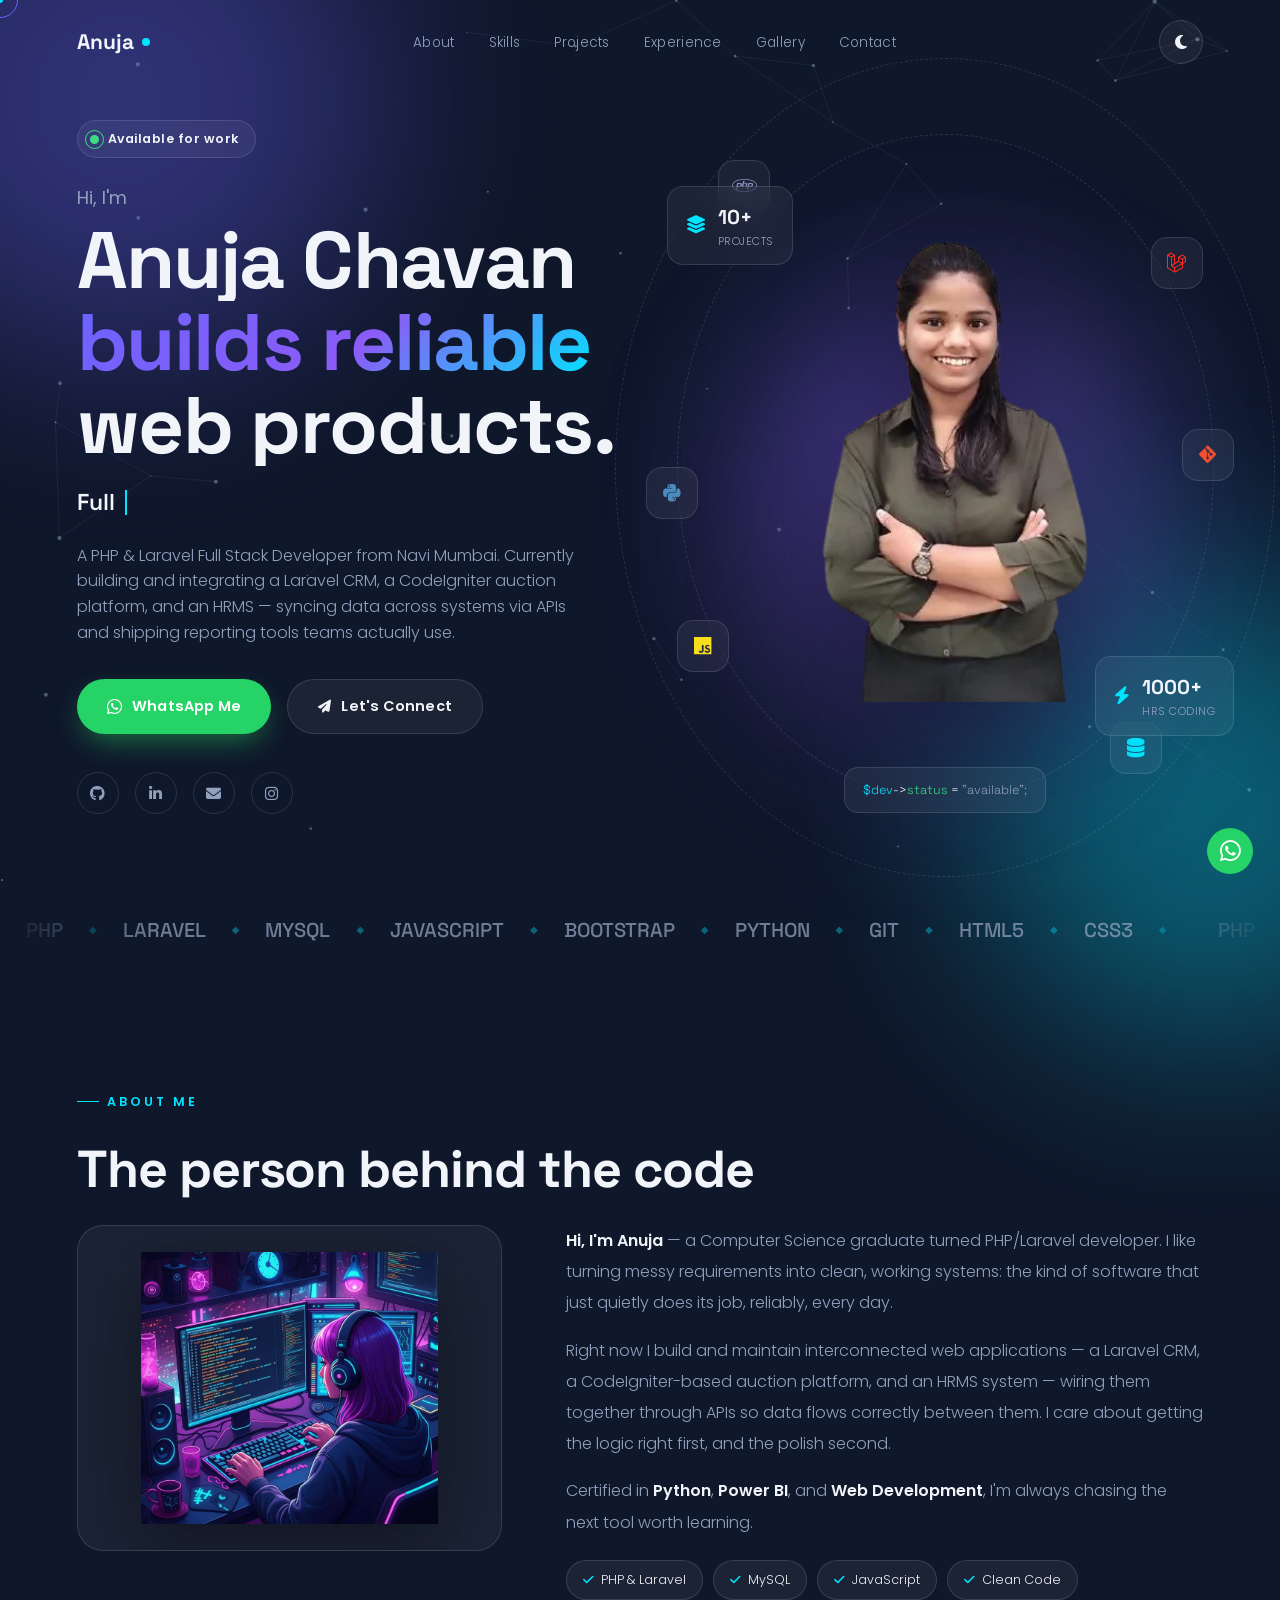
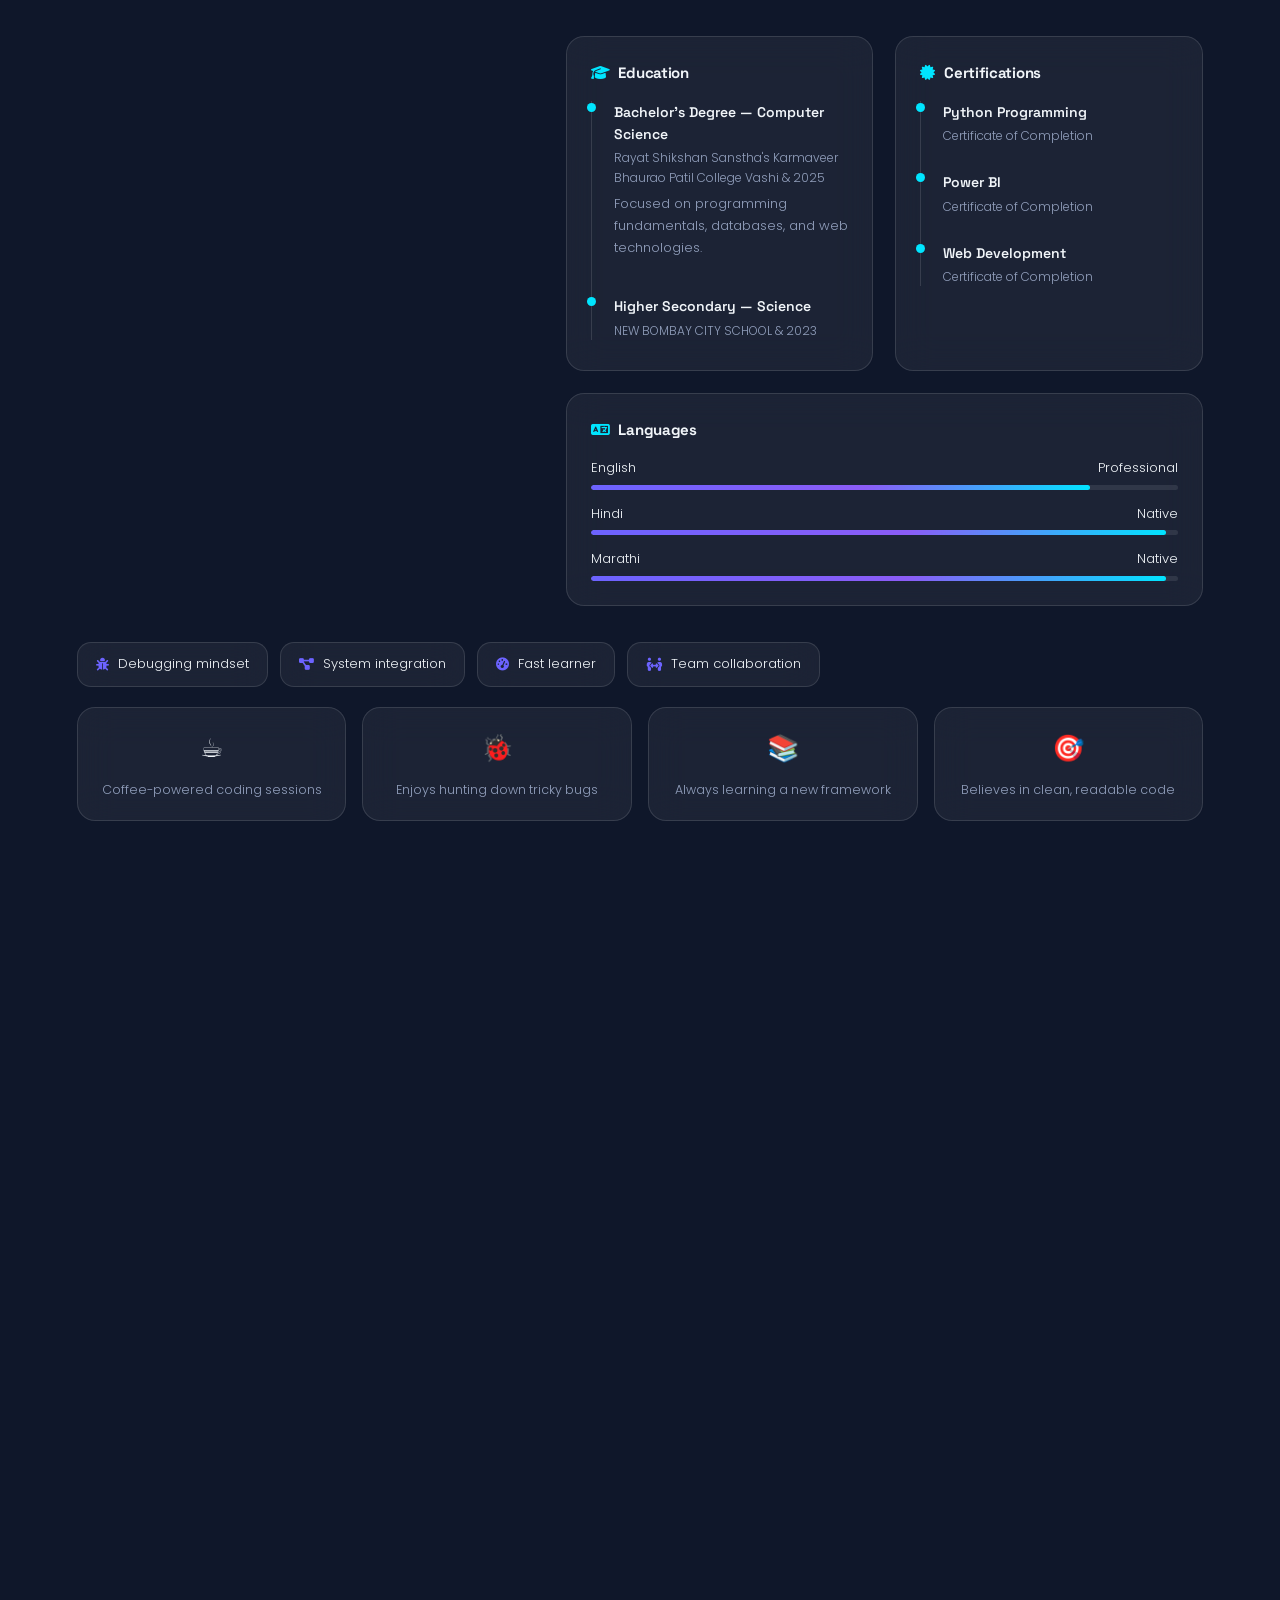
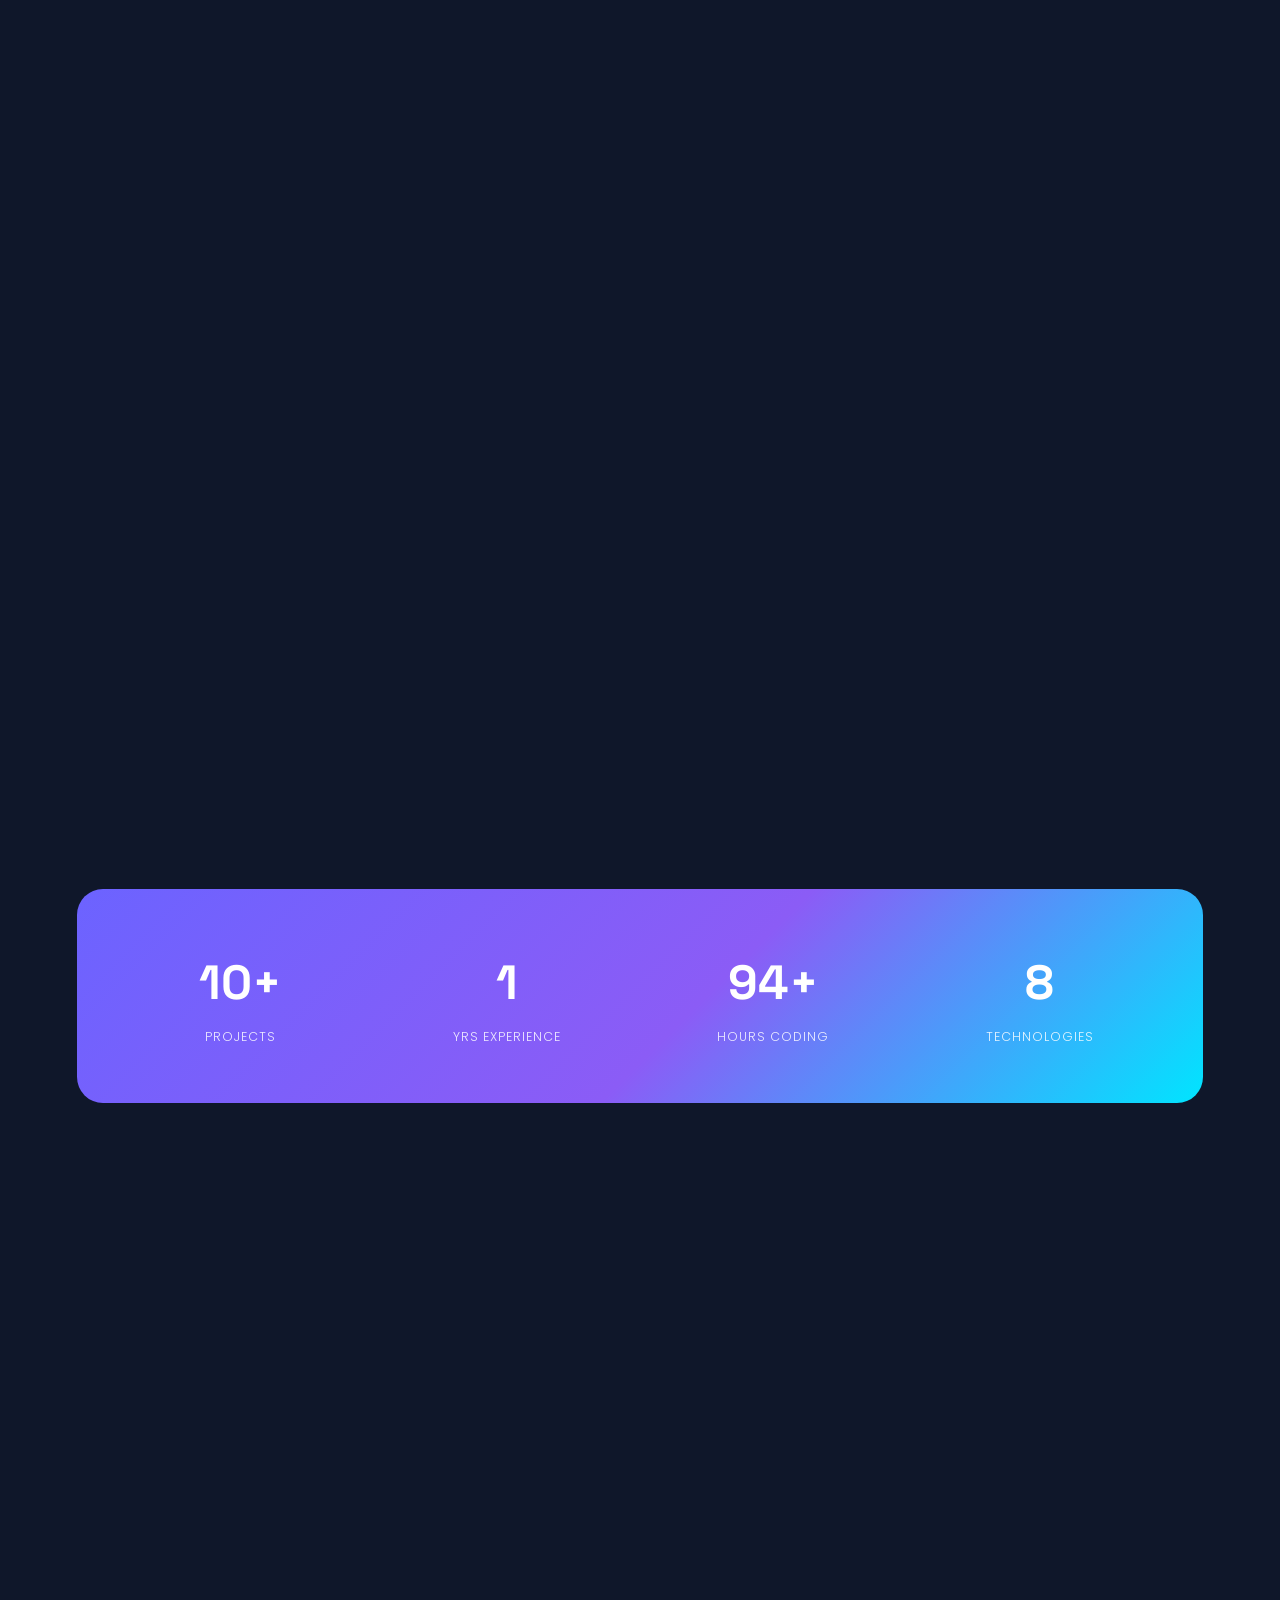
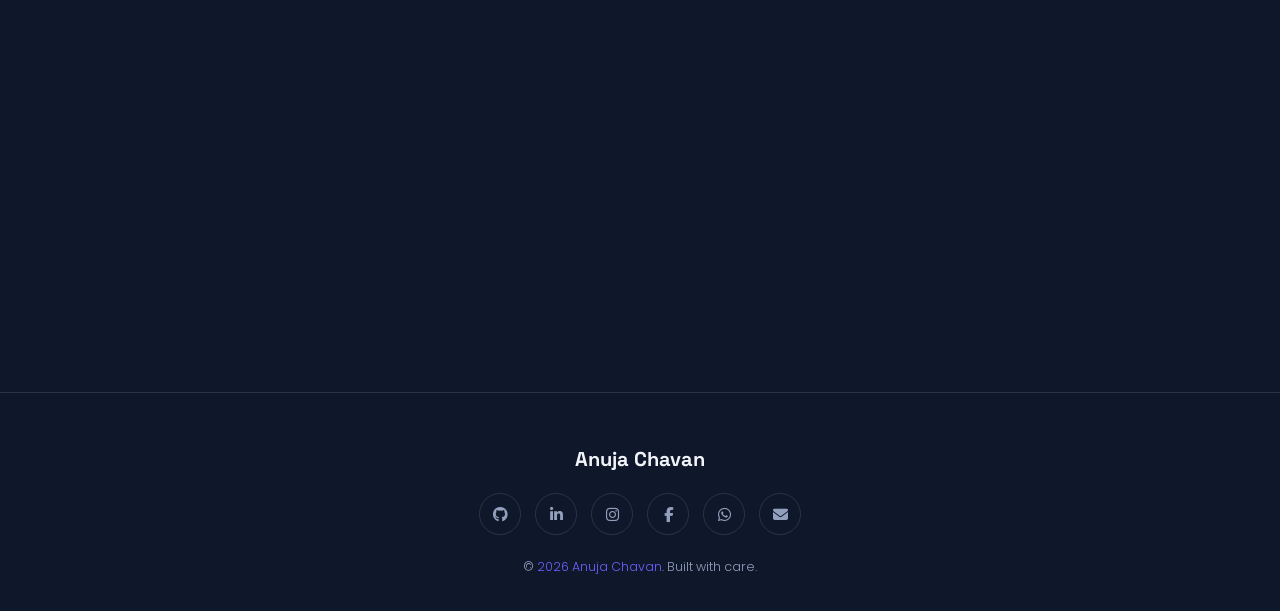
==== commit 9a29bd2b: "Add files via upload" ====
--- a/index.html
+++ b/index.html
@@ -3,8 +3,8 @@
 <head>
 <meta charset="UTF-8">
 <meta name="viewport" content="width=device-width, initial-scale=1.0">
-<title>Anuja Chavan — PHP Laravel Full Stack Developer</title>
-<meta name="description" content="Anuja Chavan is a PHP Laravel Full Stack Developer building scalable web applications with PHP, Laravel, MySQL and JavaScript. Available for full-time roles and internships.">
+<title>Anuja Chavan — PHP Laravel Full Stack Web Developer | Portfolio</title>
+<meta name="description" content="Anuja Chavan is a PHP Laravel Full Stack Web Developer building scalable web applications and platforms with PHP, Laravel, MySQL and JavaScript. Available for full-time roles and internships.">
 <meta name="keywords" content="Anuja Chavan, PHP Developer, Laravel Developer, Full Stack Developer, Web Developer Portfolio, MySQL, JavaScript Developer">
 <meta name="author" content="Anuja Chavan">
 <meta name="robots" content="index, follow, max-image-preview:large">
@@ -17,15 +17,15 @@
 <meta property="og:locale" content="en_IN">
 <meta property="og:type" content="website">
 <meta property="og:url" content="https://anuja-portfolio-zeta.vercel.app/">
-<meta property="og:title" content="Anuja Chavan — PHP Laravel Full Stack Developer">
+<meta property="og:title" content="Anuja Chavan — PHP Laravel Full Stack Web Developer | Portfolio">
 <meta property="og:description" content="Portfolio of Anuja Chavan — PHP Laravel Full Stack Developer crafting scalable, clean web applications.">
 <meta property="og:image" content="https://anuja-portfolio-zeta.vercel.app/assets/anuja-hero.png">
-<meta property="og:image:alt" content="Anuja Chavan — PHP Laravel Full Stack Developer">
+<meta property="og:image:alt" content="Anuja Chavan — PHP Laravel Full Stack Web Developer | Portfolio">
 <meta name="twitter:card" content="summary_large_image">
-<meta name="twitter:title" content="Anuja Chavan — PHP Laravel Full Stack Developer">
+<meta name="twitter:title" content="Anuja Chavan — PHP Laravel Full Stack Web Developer | Portfolio">
 <meta name="twitter:description" content="PHP Laravel developer building scalable web applications. Open to full-time, freelance and internship work.">
 <meta name="twitter:image" content="https://anuja-portfolio-zeta.vercel.app/assets/anuja-hero.png">
-<meta name="twitter:image:alt" content="Anuja Chavan — PHP Laravel Full Stack Developer">
+<meta name="twitter:image:alt" content="Anuja Chavan — PHP Laravel Full Stack Web Developer | Portfolio">
 
 <link rel="icon" href="data:image/svg+xml,%3Csvg xmlns='http://www.w3.org/2000/svg' viewBox='0 0 100 100'%3E%3Cdefs%3E%3ClinearGradient id='g' x1='0' y1='0' x2='1' y2='1'%3E%3Cstop offset='0' stop-color='%236C63FF'/%3E%3Cstop offset='1' stop-color='%2300E5FF'/%3E%3C/linearGradient%3E%3C/defs%3E%3Crect width='100' height='100' rx='24' fill='url(%23g)'/%3E%3Ctext x='50' y='68' font-size='54' font-family='Arial' font-weight='700' fill='white' text-anchor='middle'%3EA%3C/text%3E%3C/svg%3E">
 
@@ -35,7 +35,7 @@
 </script>
 
 <!-- ===== SPEED: preload hero image, load fonts/icons without blocking render ===== -->
-<link rel="preload" as="image" href="assets/anuja-hero.png" fetchpriority="high">
+<link rel="preload" as="image" href="assets/anuja-hero.webp" type="image/webp" fetchpriority="high">
 <link rel="preconnect" href="https://fonts.googleapis.com">
 <link rel="preconnect" href="https://fonts.gstatic.com" crossorigin>
 <link rel="preload" as="style" href="https://fonts.googleapis.com/css2?family=Space+Grotesk:wght@500;600;700&family=Poppins:wght@300;400;500;600&display=swap" onload="this.onload=null;this.rel='stylesheet'">
@@ -618,7 +618,7 @@
       <div class="tech-float glass" style="top:44%; right:-6%;" data-depth="2.6"><i class="fa-brands fa-git-alt" style="color:#F05032;"></i></div>
       <div class="tech-float glass" style="top:50%; left:-8%;" data-depth="1.6"><i class="fa-brands fa-python" style="color:#4B8BBE;"></i></div>
 
-      <div class="hero-photo-frame"><img src="assets/anuja-hero.png" alt="Anuja Chavan — PHP Laravel Full Stack Developer" fetchpriority="high" decoding="async"></div>
+      <div class="hero-photo-frame"><img src="assets/anuja-hero.webp" width="340" height="444" alt="Anuja Chavan — PHP Laravel Full Stack Web Developer" fetchpriority="high" decoding="async"></div>
 
       <div class="stat-chip glass stat-chip-1"><i class="fa-solid fa-layer-group" style="color:var(--accent);font-size:18px;"></i><div><div class="n">10+</div><div class="l">Projects</div></div></div>
       <div class="stat-chip glass stat-chip-2"><i class="fa-solid fa-bolt" style="color:var(--accent);font-size:18px;"></i><div><div class="n">1000+</div><div class="l">Hrs Coding</div></div></div>
@@ -643,7 +643,7 @@
   <div class="about-grid">
     <div class="reveal about-photo-wrap">
       <div class="about-photo-card glass" id="tiltPhoto">
-        <img src="assets/anuja-about.png" alt="Anuja Chavan full length photo" loading="lazy" decoding="async">
+        <img src="assets/anuja-about.webp" width="800" height="732" alt="Anuja Chavan, PHP Laravel web developer from Navi Mumbai" loading="lazy" decoding="async">
       </div>
     </div>
 
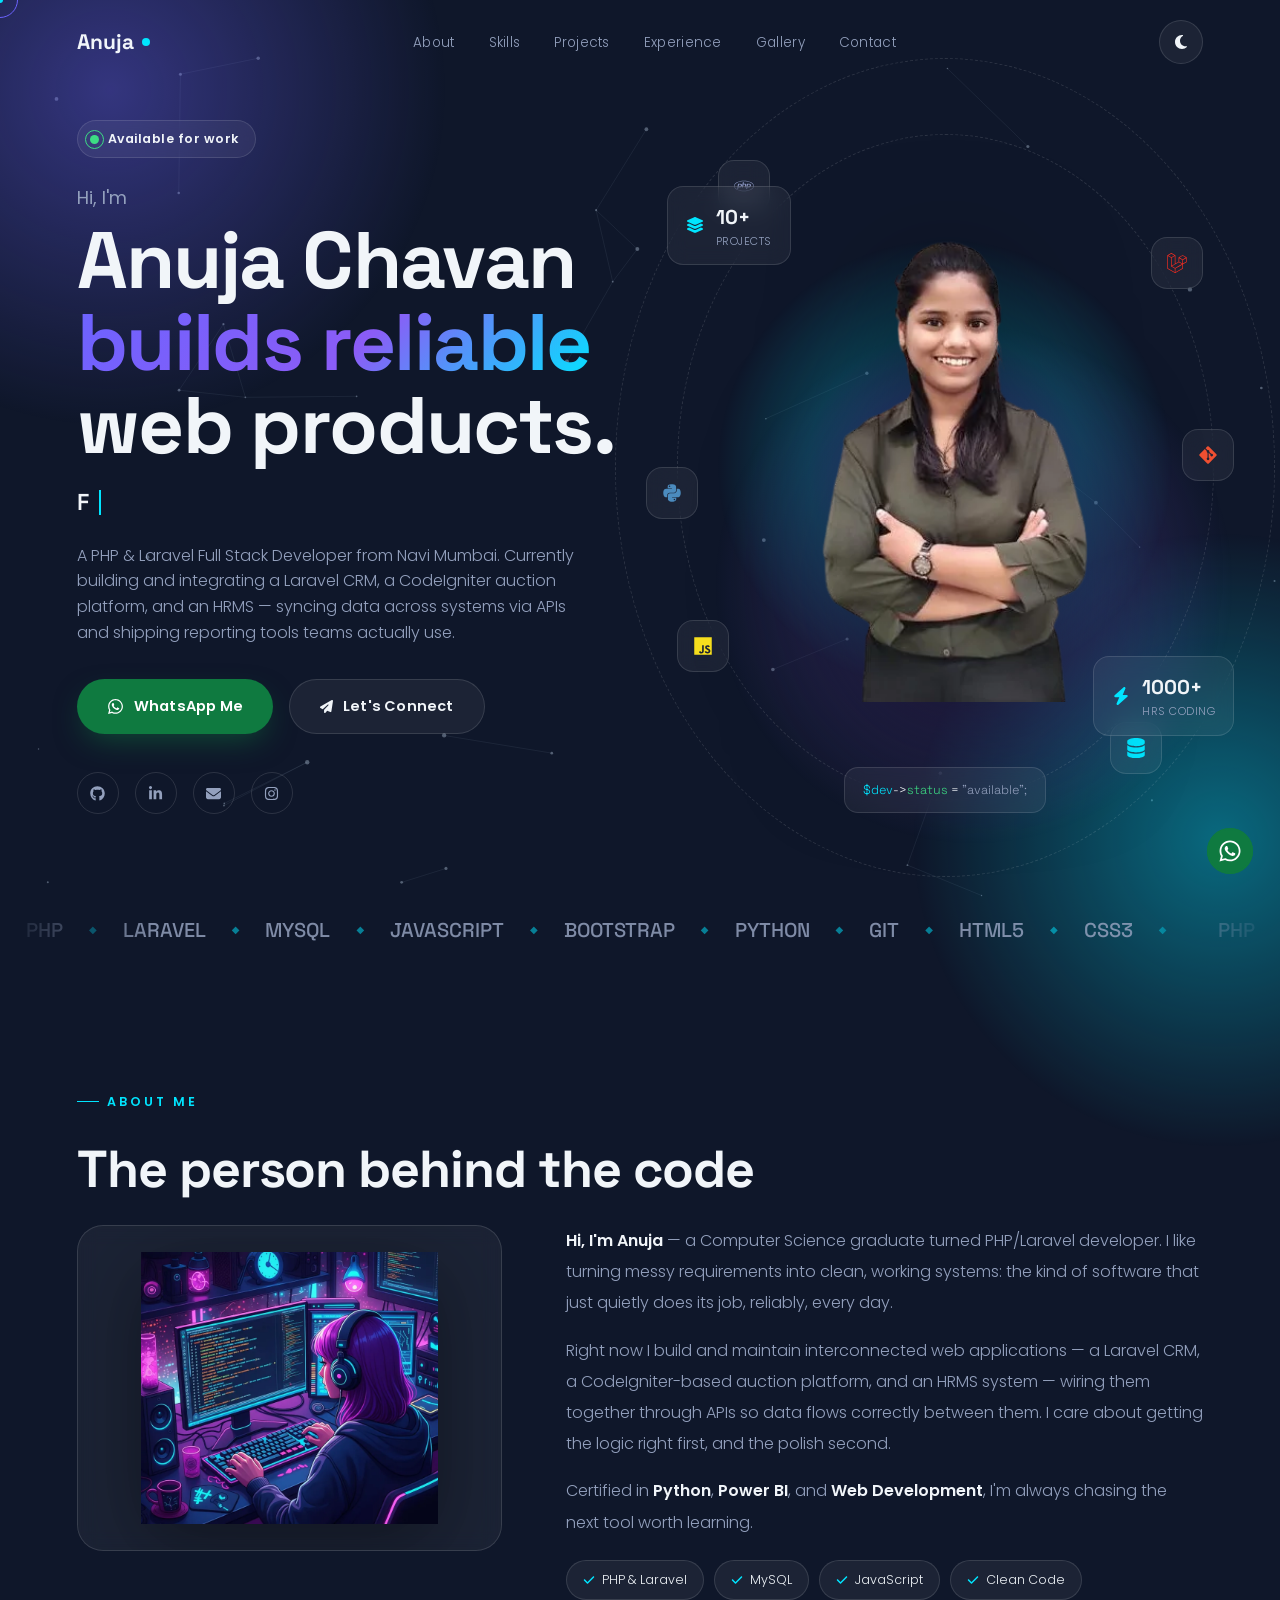
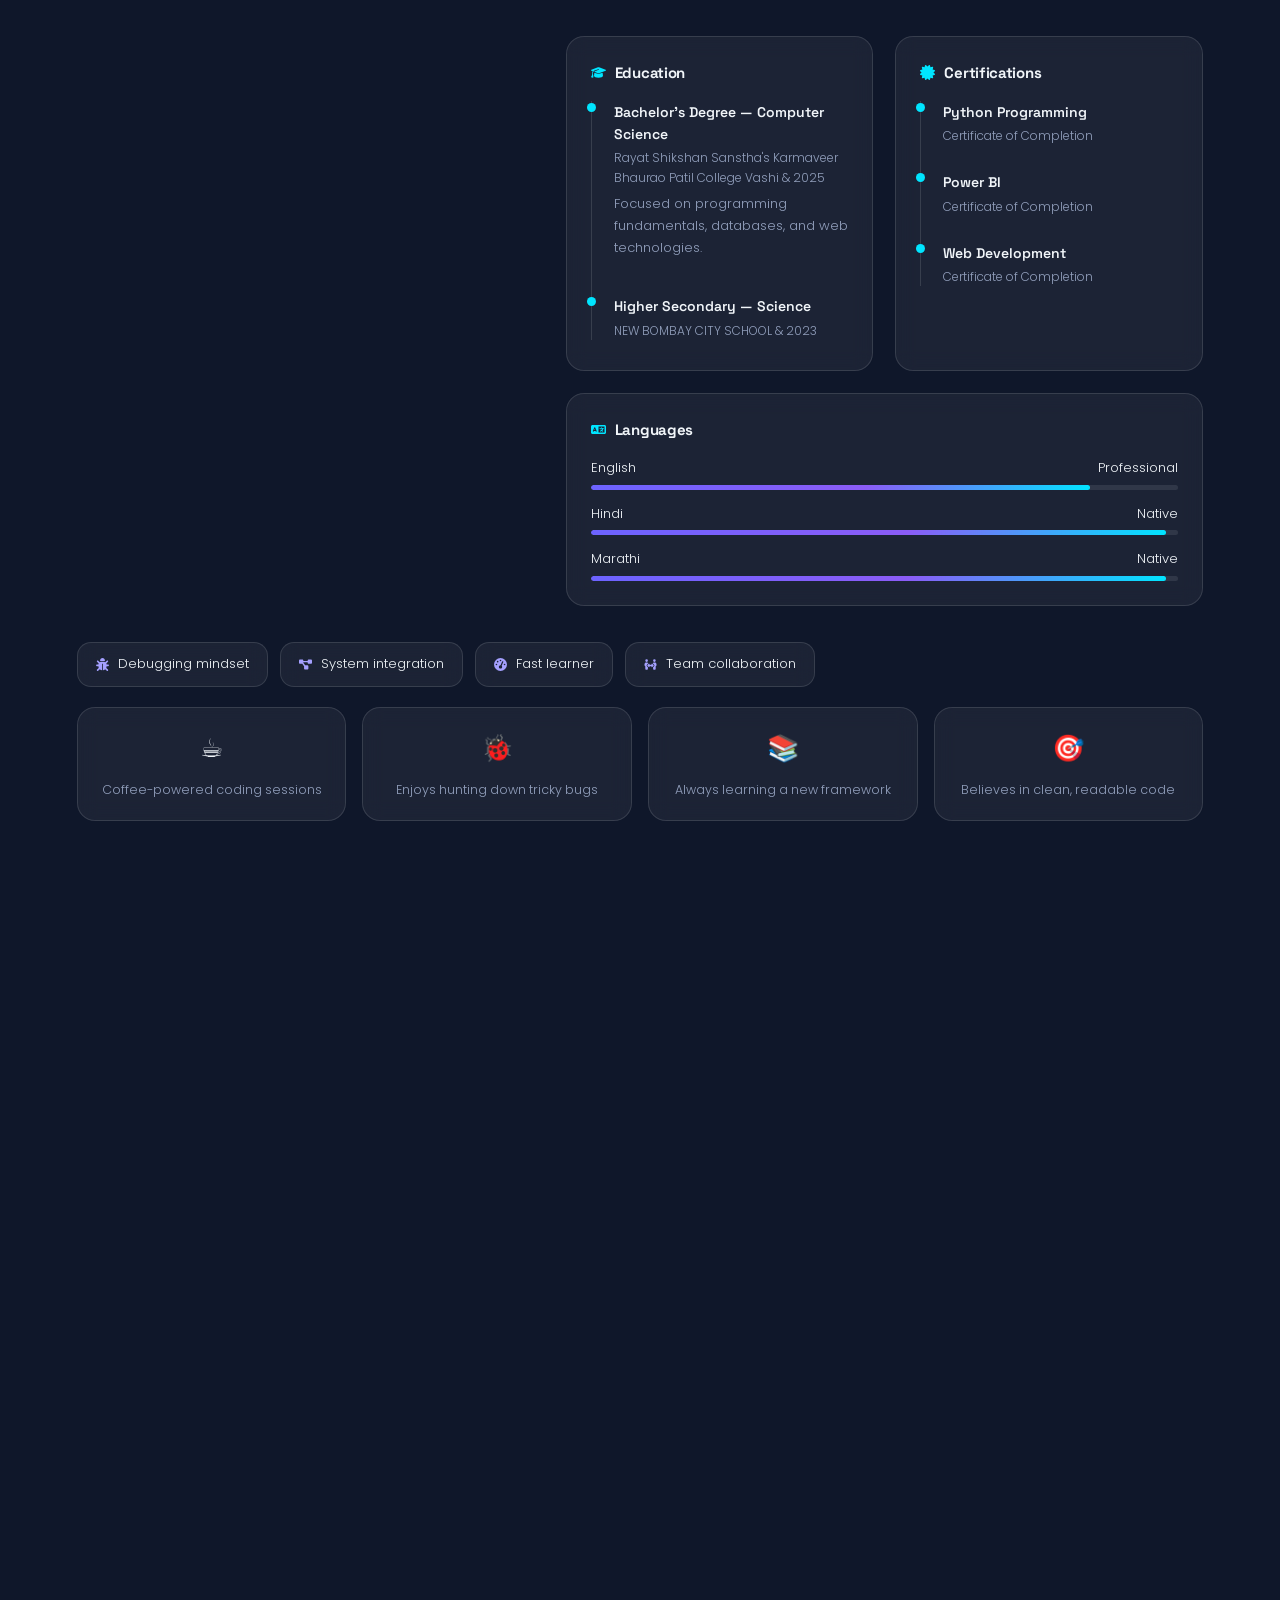
==== commit 76c4b920: "Seo changes split CSS & JS, replace Font Awesome with SVG sprite, fix contrast and heading order" ====
--- a/index.html
+++ b/index.html
@@ -3,9 +3,8 @@
 <head>
 <meta charset="UTF-8">
 <meta name="viewport" content="width=device-width, initial-scale=1.0">
-<title>Anuja Chavan — PHP Laravel Full Stack Web Developer | Portfolio</title>
-<meta name="description" content="Anuja Chavan is a PHP Laravel Full Stack Web Developer building scalable web applications and platforms with PHP, Laravel, MySQL and JavaScript. Available for full-time roles and internships.">
-<meta name="keywords" content="Anuja Chavan, PHP Developer, Laravel Developer, Full Stack Developer, Web Developer Portfolio, MySQL, JavaScript Developer">
+<title>Anuja Chavan | PHP Laravel Full Stack Developer, Navi Mumbai</title>
+<meta name="description" content="Anuja Chavan is a PHP & Laravel full stack developer in Navi Mumbai building CRM, HRMS and auction platforms with MySQL and APIs. Open to full-time roles.">
 <meta name="author" content="Anuja Chavan">
 <meta name="robots" content="index, follow, max-image-preview:large">
 <meta name="referrer" content="strict-origin-when-cross-origin">
@@ -17,528 +16,65 @@
 <meta property="og:locale" content="en_IN">
 <meta property="og:type" content="website">
 <meta property="og:url" content="https://anuja-portfolio-zeta.vercel.app/">
-<meta property="og:title" content="Anuja Chavan — PHP Laravel Full Stack Web Developer | Portfolio">
-<meta property="og:description" content="Portfolio of Anuja Chavan — PHP Laravel Full Stack Developer crafting scalable, clean web applications.">
+<meta property="og:title" content="Anuja Chavan | PHP Laravel Full Stack Developer">
+<meta property="og:description" content="Portfolio of Anuja Chavan: Laravel CRM, CodeIgniter auction platform and HRMS integrations.">
 <meta property="og:image" content="https://anuja-portfolio-zeta.vercel.app/assets/anuja-hero.png">
-<meta property="og:image:alt" content="Anuja Chavan — PHP Laravel Full Stack Web Developer | Portfolio">
+<meta property="og:image:alt" content="Anuja Chavan, PHP Laravel Full Stack Developer">
 <meta name="twitter:card" content="summary_large_image">
-<meta name="twitter:title" content="Anuja Chavan — PHP Laravel Full Stack Web Developer | Portfolio">
-<meta name="twitter:description" content="PHP Laravel developer building scalable web applications. Open to full-time, freelance and internship work.">
+<meta name="twitter:title" content="Anuja Chavan | PHP Laravel Full Stack Developer">
+<meta name="twitter:description" content="PHP Laravel developer building scalable web applications. Open to full-time and freelance work.">
 <meta name="twitter:image" content="https://anuja-portfolio-zeta.vercel.app/assets/anuja-hero.png">
-<meta name="twitter:image:alt" content="Anuja Chavan — PHP Laravel Full Stack Web Developer | Portfolio">
+<meta name="twitter:image:alt" content="Anuja Chavan, PHP Laravel Full Stack Developer">
 
 <link rel="icon" href="data:image/svg+xml,%3Csvg xmlns='http://www.w3.org/2000/svg' viewBox='0 0 100 100'%3E%3Cdefs%3E%3ClinearGradient id='g' x1='0' y1='0' x2='1' y2='1'%3E%3Cstop offset='0' stop-color='%236C63FF'/%3E%3Cstop offset='1' stop-color='%2300E5FF'/%3E%3C/linearGradient%3E%3C/defs%3E%3Crect width='100' height='100' rx='24' fill='url(%23g)'/%3E%3Ctext x='50' y='68' font-size='54' font-family='Arial' font-weight='700' fill='white' text-anchor='middle'%3EA%3C/text%3E%3C/svg%3E">
 
-<!-- Apply saved theme BEFORE first paint -->
+<!-- Saved theme first paint se pehle apply -->
 <script>
-try{ var t=localStorage.getItem('theme'); if(t==='light'||t==='dark'){document.documentElement.setAttribute('data-theme',t);} }catch(e){}
+(function(){try{var t=localStorage.getItem('theme'); if(t==='light'||t==='dark'){document.documentElement.setAttribute('data-theme',t);}}catch(e){}})();
 </script>
 
-<!-- ===== SPEED: preload hero image, load fonts/icons without blocking render ===== -->
+<!-- ===== SPEED ===== -->
 <link rel="preload" as="image" href="assets/anuja-hero.webp" type="image/webp" fetchpriority="high">
 <link rel="preconnect" href="https://fonts.googleapis.com">
 <link rel="preconnect" href="https://fonts.gstatic.com" crossorigin>
 <link rel="preload" as="style" href="https://fonts.googleapis.com/css2?family=Space+Grotesk:wght@500;600;700&family=Poppins:wght@300;400;500;600&display=swap" onload="this.onload=null;this.rel='stylesheet'">
 <noscript><link rel="stylesheet" href="https://fonts.googleapis.com/css2?family=Space+Grotesk:wght@500;600;700&family=Poppins:wght@300;400;500;600&display=swap"></noscript>
-<link rel="preload" as="style" href="https://cdnjs.cloudflare.com/ajax/libs/font-awesome/6.5.1/css/all.min.css" integrity="sha512-DTOQO9RWCH3ppGqcWaEA1BIZOC6xxalwEsw9c2QQeAIftl+Vegovlnee1c9QX4TctnWMn13TZye+giMm8e2LwA==" crossorigin="anonymous" referrerpolicy="no-referrer" onload="this.onload=null;this.rel='stylesheet'">
-<noscript><link rel="stylesheet" href="https://cdnjs.cloudflare.com/ajax/libs/font-awesome/6.5.1/css/all.min.css" integrity="sha512-DTOQO9RWCH3ppGqcWaEA1BIZOC6xxalwEsw9c2QQeAIftl+Vegovlnee1c9QX4TctnWMn13TZye+giMm8e2LwA==" crossorigin="anonymous" referrerpolicy="no-referrer"></noscript>
+
+<!-- Main stylesheet (CSS/JS badalne par ?v=2, ?v=3 karo taaki cache refresh ho) -->
+<link rel="stylesheet" href="styles.min.css?v=1">
+
+<!-- Breakpoint blocks: JS "Desktop site" mode mein inka media toggle karta hai, isliye inline -->
+<style id="st-desk" media="(min-width:769px)">nav,nav.scrolled,section{padding-left:max(calc(var(--vw)*6),calc((100% - var(--maxw))/2));padding-right:max(calc(var(--vw)*6),calc((100% - var(--maxw))/2))}@media (min-width:981px){.hero{min-height:auto;padding-top:120px;padding-bottom:90px}}</style>
+
+<style id="st-980" media="(max-width:980px)">.navlinks{display:none}.hamburger{display:flex}.hero-grid{grid-template-columns:1fr;text-align:center}.hero-ctas,.hero-hi,.hero-socials,.role-line{justify-content:center}.hero-sub{margin-inline:auto}.hero-visual{margin-top:20px;height:420px}.stat-chip-1{left:0}.stat-chip-2{right:0}.code-chip{display:none}.about-grid{gap:40px}.about-grid,.contact-wrap{grid-template-columns:1fr}.fun-grid,.ring-strip{grid-template-columns:repeat(2,1fr)}.skill-cat-grid{grid-template-columns:1fr}.stats-band{grid-template-columns:repeat(2,1fr)}</style>
+
+<style id="st-768" media="(max-width:768px)">:root{--section-pad:clamp(50px,calc(var(--vw)*10),90px)}section{padding-left:calc(var(--vw)*5.5);padding-right:calc(var(--vw)*5.5)}nav{padding:16px calc(var(--vw)*5.5)}nav.scrolled{padding:12px calc(var(--vw)*5.5)}.sec-head{margin-bottom:38px}.hero{min-height:auto;padding:104px calc(var(--vw)*5.5) 40px}.hero-sub{font-size:15.5px;line-height:1.65}.hero .btn{padding:14px 28px;font-size:15px}.gal-grid,.proj-grid,.testi-grid{grid-template-columns:1fr}.stats-band{padding:36px 22px}.contact-card{padding:26px}.map-frame,.map-frame iframe{min-height:240px}footer{padding:40px calc(var(--vw)*5.5) 26px}.hero-photo-frame img{-webkit-mask-image:linear-gradient(to bottom,#000 82%,transparent);mask-image:linear-gradient(to bottom,#000 82%,transparent)}.blob{animation:none}.blob3{display:none}.glass{-webkit-backdrop-filter:none;backdrop-filter:none;background:var(--surface-strong)}</style>
+
+<style id="st-520" media="(max-width:520px)">html{font-size:15px}.hero{padding:104px calc(var(--vw)*5.5) 40px}.hero-hi,.stat-chip .n{font-size:16px}.hero h1{font-size:clamp(32px,9vw,44px)}.hero-sub{font-size:14.5px}.hero-ctas{gap:12px}.btn{padding:13px 22px;font-size:13.5px}.hero-visual{height:300px;margin-top:26px}.hero-photo-frame{width:min(200px,calc(var(--vw)*58))}.glow-blob{width:300px;height:300px}.tech-float{width:38px;height:38px;font-size:15px;border-radius:12px}.stat-chip{padding:9px 12px;gap:8px}.stat-chip .l{font-size:9.5px}.stat-chip-1{top:0;left:0}.stat-chip-2{bottom:0;right:0}.orbit-1,.orbit-2{display:none}.sec-title{font-size:clamp(24px,7vw,32px)}.sec-sub{font-size:14.5px}.eyebrow{font-size:11px;letter-spacing:2px}.about-photo-card{padding:16px}.about-sub-grid{grid-template-columns:1fr}.chip-row{gap:8px}.chip{padding:7px 13px;font-size:11.5px}.mini-card{padding:18px}.strength-row{gap:8px;margin-top:26px}.strength-chip{font-size:12px;padding:9px 14px}.fun-grid{gap:10px}.fun-card{padding:16px 10px}.ring-strip{gap:14px}.ring-label-wrap{width:84px;height:84px}.ring-pct{font-size:16px}.skill-cat{padding:22px}.proj-body{padding:20px}.proj-actions .private,.proj-actions a,.proj-actions button{font-size:11.5px;padding:9px 13px}.cs-panel{padding:26px 20px}.exp-timeline::before{left:13px}.exp-item{padding-left:38px;margin-bottom:32px}.exp-dot{left:4px;width:16px;height:16px}.exp-card{padding:20px 18px}.exp-role{font-size:15.5px}.stats-band{padding:26px 16px;gap:18px 12px}.stat-block .num{font-size:clamp(26px,8vw,36px)}.testi-card{padding:22px}.contact-card{padding:20px}.contact-row{padding:13px 0;gap:12px}.contact-row .ic{width:38px;height:38px;font-size:14px}#backToTop{width:42px;height:42px;bottom:70px;right:18px}</style>
+
+<noscript><style>.reveal,.stagger > *{opacity:1 !important; transform:none !important;}</style></noscript>
 
 <script type="application/ld+json">
 {
-  "@context": "https://schema.org",
-  "@type": "Person",
-  "name": "Anuja Chavan",
-  "url": "https://anuja-portfolio-zeta.vercel.app/",
-  "image": "https://anuja-portfolio-zeta.vercel.app/assets/anuja-hero.png",
-  "jobTitle": "PHP Laravel Full Stack Developer",
-  "email": "anujachavan62@gmail.com",
-  "address": { "@type": "PostalAddress", "addressLocality": "Navi Mumbai", "addressCountry": "IN" },
-  "sameAs": [
-    "https://github.com/anuja2793",
-    "https://www.linkedin.com/in/anuja-chavan27/",
-    "https://www.instagram.com/anuja_2793/"
-  ],
-  "knowsAbout": ["PHP", "Laravel", "MySQL", "JavaScript", "CodeIgniter"]
+  "@context":"https://schema.org",
+  "@graph":[
+    {"@type":"WebSite","@id":"https://anuja-portfolio-zeta.vercel.app/#site","url":"https://anuja-portfolio-zeta.vercel.app/","name":"Anuja Chavan Portfolio","inLanguage":"en-IN"},
+    {"@type":"Person","@id":"https://anuja-portfolio-zeta.vercel.app/#me","name":"Anuja Chavan",
+     "url":"https://anuja-portfolio-zeta.vercel.app/",
+     "image":"https://anuja-portfolio-zeta.vercel.app/assets/anuja-hero.png",
+     "jobTitle":"PHP Laravel Full Stack Developer",
+     "email":"mailto:anujachavan62@gmail.com",
+     "worksFor":{"@type":"Organization","name":"A One Salasar Private Limited"},
+     "alumniOf":{"@type":"CollegeOrUniversity","name":"Karmaveer Bhaurao Patil College, Vashi"},
+     "address":{"@type":"PostalAddress","addressLocality":"Navi Mumbai","addressRegion":"Maharashtra","addressCountry":"IN"},
+     "sameAs":["https://github.com/anuja2793","https://www.linkedin.com/in/anuja-chavan27/","https://www.instagram.com/anuja_2793/"],
+     "knowsAbout":["PHP","Laravel","CodeIgniter","MySQL","JavaScript","REST API integration"]}
+  ]
 }
 </script>
-
-<style>
-*{margin:0;padding:0;box-sizing:border-box;}
-:root{
-  --vw:1vw; --vh:1vh;
-  --primary:#6C63FF; --secondary:#8B5CF6; --accent:#00E5FF;
-  --grad: linear-gradient(135deg,#6C63FF 0%,#8B5CF6 55%,#00E5FF 100%);
-  --grad-soft: linear-gradient(135deg, rgba(108,99,255,.16), rgba(0,229,255,.10));
-  --bg:#0F172A; --bg-soft:#131c34; --bg-elevated:#161f3d;
-  --surface: rgba(255,255,255,0.055); --surface-strong: rgba(255,255,255,0.09);
-  --border: rgba(255,255,255,0.12);
-  --text:#F1F5F9; --text-dim:#93a0bd;
-  --shadow: 0 20px 60px rgba(0,0,0,.45);
-  --radius-lg:26px; --radius-md:18px; --radius-sm:12px;
-  --maxw:1400px;
-  --section-pad: clamp(70px,calc(var(--vw)*10),140px);
-  color-scheme: dark;
-}
-html[data-theme="light"]{
-  --bg:#F7F8FC; --bg-soft:#FFFFFF; --bg-elevated:#FFFFFF;
-  --surface: rgba(15,23,42,0.045); --surface-strong: rgba(15,23,42,0.07);
-  --border: rgba(15,23,42,0.12);
-  --text:#0F172A; --text-dim:#4b5679;
-  --shadow: 0 20px 60px rgba(15,23,42,.10);
-  color-scheme: light;
-}
-html{scroll-behavior:smooth; overflow-x:hidden; -webkit-text-size-adjust:100%;}
-body{
-  background:var(--bg); color:var(--text);
-  font-family:'Poppins',system-ui,-apple-system,'Segoe UI',Roboto,Arial,sans-serif; font-weight:300;
-  overflow-x:hidden; max-width:100%; cursor:none;
-  transition:background .5s ease,color .5s ease; line-height:1.6;
-}
-@supports (overflow:clip){ html,body{overflow-x:clip;} }
-@media (pointer:coarse){ body{cursor:auto;} }
-@media (prefers-reduced-motion: reduce){
-  *{animation-duration:.001s !important; animation-iteration-count:1 !important; transition-duration:.001s !important; scroll-behavior:auto !important;}
-  body{cursor:auto;}
-}
-h1,h2,h3,h4,.disp{font-family:'Space Grotesk',system-ui,-apple-system,'Segoe UI',Arial,sans-serif; font-weight:700; letter-spacing:-0.02em;}
-a{color:inherit; text-decoration:none;}
-img{max-width:100%; display:block;}
-ul{list-style:none;}
-button{font-family:inherit; cursor:pointer; border:none; background:none; color:inherit; -webkit-tap-highlight-color:transparent;}
-::selection{background:var(--primary); color:#fff;}
-.grad-text{background:var(--grad); -webkit-background-clip:text; background-clip:text; color:transparent;}
-
-.skip-link{position:fixed; top:-60px; left:16px; background:var(--primary); color:#fff; padding:10px 18px; border-radius:8px; z-index:10001; transition:top .25s;}
-.skip-link:focus{top:16px;}
-a:focus-visible, button:focus-visible, [tabindex]:focus-visible{outline:2px solid var(--accent); outline-offset:3px; border-radius:6px;}
-
-/* cursor / bg fx */
-#cursor-dot,#cursor-ring{position:fixed; top:0; left:0; pointer-events:none; z-index:9999; border-radius:50%; transform:translate(-50%,-50%);}
-#cursor-dot{width:6px;height:6px;background:var(--accent);}
-#cursor-ring{width:36px;height:36px;border:1px solid var(--primary); transition:width .25s,height .25s,border-color .25s,background .25s,opacity .25s;}
-#cursor-ring.big{width:68px;height:68px;background:rgba(108,99,255,0.14); border-color:var(--accent);}
-@media (pointer:coarse){#cursor-dot,#cursor-ring{display:none;}}
-
-#particle-canvas{position:fixed; top:0; left:0; z-index:-2; pointer-events:none;}
-.blob{position:fixed; border-radius:50%; filter:blur(100px); z-index:-1; opacity:.35; animation:blobDrift 18s ease-in-out infinite alternate; pointer-events:none;}
-html[data-theme="light"] .blob{opacity:.16;}
-.blob1{width:520px;height:520px;background:var(--primary); top:-160px; left:-140px;}
-.blob2{width:460px;height:460px;background:var(--accent); bottom:-140px; right:-160px; animation-delay:-6s;}
-.blob3{width:380px;height:380px;background:var(--secondary); top:40%; left:60%; animation-delay:-11s;}
-@keyframes blobDrift{ from{transform:translate(0,0) scale(1);} to{transform:translate(40px,-30px) scale(1.12);} }
-
-/* layout helpers */
-.wrap{max-width:var(--maxw); margin:0 auto; padding:0 calc(var(--vw)*6);}
-section{padding:var(--section-pad) calc(var(--vw)*6); position:relative;}
-/* skip rendering of below-the-fold sections until needed (big speed win) */
-#skills,#projects,#experience,#gallery,#testimonials,#contact{content-visibility:auto; contain-intrinsic-size:auto 900px;}
-.eyebrow{display:inline-flex; align-items:center; gap:8px; color:var(--accent); font-size:12.5px; letter-spacing:3px; text-transform:uppercase; font-weight:600; margin-bottom:16px;}
-html[data-theme="light"] .eyebrow{color:#0891b2;}
-.eyebrow::before{content:'';width:22px;height:1px;background:currentColor;}
-.sec-head{max-width:640px; margin-bottom:56px;}
-.sec-title{font-size:clamp(30px,4.6vw,52px); margin-bottom:14px;}
-.sec-sub{color:var(--text-dim); font-size:16px; max-width:520px;}
-.reveal{opacity:0; transform:translateY(36px); transition:opacity .8s ease, transform .8s cubic-bezier(.2,.8,.2,1);}
-.reveal.in{opacity:1; transform:translateY(0);}
-.stagger.in > *{opacity:1; transform:none;}
-.stagger > *{opacity:0; transform:translateY(24px); transition:opacity .6s ease, transform .6s cubic-bezier(.2,.8,.2,1);}
-.stagger > *:nth-child(1){transition-delay:.05s;} .stagger > *:nth-child(2){transition-delay:.12s;}
-.stagger > *:nth-child(3){transition-delay:.19s;} .stagger > *:nth-child(4){transition-delay:.26s;}
-.stagger > *:nth-child(5){transition-delay:.33s;} .stagger > *:nth-child(6){transition-delay:.40s;}
-
-.glass{background:var(--surface); border:1px solid var(--border); backdrop-filter:blur(18px); -webkit-backdrop-filter:blur(18px); border-radius:var(--radius-md);}
-.btn{display:inline-flex; align-items:center; gap:10px; padding:15px 30px; border-radius:50px; font-size:14.5px; font-weight:600; letter-spacing:.2px; transition:transform .3s cubic-bezier(.2,.8,.2,1), box-shadow .3s, border-color .3s;}
-.btn-primary{background:var(--grad); color:#fff; box-shadow:0 12px 30px -8px rgba(108,99,255,.55);}
-.btn-primary:hover{transform:translateY(-3px); box-shadow:0 18px 40px -8px rgba(108,99,255,.7);}
-.btn-ghost{border:1px solid var(--border); color:var(--text); background:var(--surface);}
-.btn-ghost:hover{border-color:var(--accent); transform:translateY(-3px); color:var(--accent);}
-.btn i{font-size:13px;}
-
-/* nav */
-nav{position:fixed; top:0; left:0; right:0; z-index:500; padding:20px calc(var(--vw)*6); display:flex; align-items:center; justify-content:space-between; transition:background .4s ease, backdrop-filter .4s ease, padding .4s ease, border-color .4s ease; border-bottom:1px solid transparent;}
-nav.scrolled{background:color-mix(in srgb, var(--bg) 82%, transparent); -webkit-backdrop-filter:blur(16px); backdrop-filter:blur(16px); padding:14px calc(var(--vw)*6); border-color:var(--border);}
-.logo{font-family:'Space Grotesk',system-ui,Arial,sans-serif; font-weight:700; font-size:21px; display:flex; align-items:center; gap:8px;}
-.logo .dot{width:8px;height:8px;border-radius:50%;background:var(--accent);}
-.navlinks{display:flex; gap:34px; align-items:center;}
-.navlinks a{font-size:13.5px; letter-spacing:.3px; color:var(--text-dim); position:relative; padding:4px 0; transition:color .25s;}
-.navlinks a::after{content:'';position:absolute;left:0;bottom:0;width:0;height:1px;background:var(--accent);transition:width .3s;}
-.navlinks a:hover, .navlinks a.active{color:var(--text);}
-.navlinks a:hover::after, .navlinks a.active::after{width:100%;}
-.nav-actions{display:flex; align-items:center; gap:12px; position:relative; z-index:2;}
-
-.theme-toggle{
-  width:44px; height:44px; border-radius:50%; border:1px solid var(--border);
-  display:flex; align-items:center; justify-content:center;
-  background:var(--surface); color:var(--text); font-size:16px;
-  touch-action:manipulation; -webkit-user-select:none; user-select:none;
-  transition:transform .3s, border-color .3s, background .3s;
-}
-.theme-toggle i{pointer-events:none;}
-@media (hover:hover){ .theme-toggle:hover{transform:rotate(20deg); border-color:var(--accent);} }
-.theme-toggle:active{transform:scale(.92);}
-.hamburger{display:none; width:44px;height:44px;border-radius:12px;border:1px solid var(--border);align-items:center;justify-content:center;background:var(--surface);font-size:16px; color:var(--text); touch-action:manipulation;}
-.mobile-menu{position:fixed; top:0; right:0; bottom:0; width:min(calc(var(--vw)*78),320px); background:var(--bg-elevated); z-index:600; padding:100px 34px; transform:translateX(100%); visibility:hidden; transition:transform .45s cubic-bezier(.76,0,.24,1), visibility 0s .45s; border-left:1px solid var(--border);}
-.mobile-menu.open{transform:translateX(0); visibility:visible; transition:transform .45s cubic-bezier(.76,0,.24,1), visibility 0s 0s;}
-.mobile-menu a{display:block; font-size:19px; padding:14px 0; border-bottom:1px solid var(--border); font-family:'Space Grotesk',system-ui,Arial,sans-serif; font-weight:600;}
-.menu-overlay{position:fixed; inset:0; background:rgba(0,0,0,.5); z-index:590; opacity:0; pointer-events:none; transition:opacity .4s;}
-.menu-overlay.open{opacity:1; pointer-events:auto;}
-
-/* hero */
-.hero{min-height:100vh; display:flex; align-items:center; padding:140px calc(var(--vw)*6) 60px; position:relative; overflow:hidden;}
-.hero-grid{display:grid; grid-template-columns:1.05fr .95fr; gap:40px; align-items:center; width:100%; max-width:var(--maxw); margin:0 auto;}
-.availability{display:inline-flex; align-items:center; gap:9px; padding:8px 16px 8px 12px; border-radius:50px; margin-bottom:26px;}
-.availability .pulse{width:9px;height:9px;border-radius:50%;background:#3ddc84; position:relative;}
-.availability .pulse::after{content:'';position:absolute;inset:-5px;border-radius:50%;border:1.5px solid #3ddc84;animation:pulseRing 1.8s ease-out infinite;}
-@keyframes pulseRing{0%{transform:scale(.5);opacity:1;}100%{transform:scale(1.9);opacity:0;}}
-.availability span{font-size:12.5px; letter-spacing:.5px; font-weight:600;}
-.hero-hi{color:var(--text-dim); font-size:18px; margin-bottom:6px; font-weight:400;}
-.hero h1{font-size:clamp(40px,6.4vw,80px); line-height:1.03;}
-.hero h1 .line{overflow:hidden; display:block;}
-.hero h1 .line span{display:inline-block; transform:translateY(115%); animation:riseUp .6s cubic-bezier(.2,.9,.2,1) forwards;}
-.hero h1 .line:nth-child(2) span{animation-delay:.08s;}
-.hero h1 .line:nth-child(3) span{animation-delay:.14s;}
-@keyframes riseUp{to{transform:translateY(0);}}
-.role-line{display:flex; align-items:center; gap:10px; margin-top:18px; font-family:'Space Grotesk',system-ui,Arial,sans-serif; font-size:clamp(17px,2.1vw,23px); font-weight:600; color:var(--text-dim); min-height:32px; opacity:0;}
-.role-line.ready{animation:fadeUp .5s ease forwards;}
-.role-line #typed{color:var(--text);}
-.role-line .caret{width:2px; height:1.1em; background:var(--accent); animation:caretBlink 1s steps(1) infinite;}
-@keyframes caretBlink{50%{opacity:0;}}
-.hero-sub{max-width:520px; color:var(--text-dim); font-size:16px; margin-top:22px; opacity:0; animation:fadeUp .6s .1s forwards;}
-@keyframes fadeUp{from{opacity:0;transform:translateY(14px);}to{opacity:1;transform:translateY(0);}}
-.hero-ctas{display:flex; gap:16px; flex-wrap:wrap; margin-top:34px; opacity:0; animation:fadeUp .6s .2s forwards;}
-.hero-socials{display:flex; gap:16px; margin-top:38px; opacity:0; animation:fadeUp .6s .3s forwards;}
-.hero-socials a{width:42px;height:42px;border:1px solid var(--border);border-radius:50%;display:flex;align-items:center;justify-content:center;font-size:15px;color:var(--text-dim);transition:all .3s;}
-.hero-socials a:hover{color:#fff; background:var(--grad); border-color:transparent; transform:translateY(-4px);}
-
-.hero-visual{position:relative; display:flex; align-items:center; justify-content:center; height:min(640px,calc(var(--vh)*72));}
-.orbit-wrap{position:absolute; inset:0; display:flex; align-items:center; justify-content:center;}
-.orbit{position:absolute; border:1px dashed var(--border); border-radius:50%; animation:spin linear infinite;}
-.orbit-1{width:104%; height:104%; animation-duration:34s;}
-.orbit-2{width:128%; height:128%; animation-duration:50s; animation-direction:reverse;}
-@keyframes spin{to{transform:rotate(360deg);}}
-.tech-float{position:absolute; width:52px;height:52px;border-radius:16px; display:flex;align-items:center;justify-content:center; font-size:20px; animation:floatY 4.5s ease-in-out infinite;}
-.glow-blob{position:absolute; width:340px; height:340px; background:var(--grad); filter:blur(90px); opacity:.4; border-radius:50%; z-index:0;}
-html[data-theme="light"] .glow-blob{opacity:.22;}
-@keyframes floatY{0%,100%{transform:translateY(0);}50%{transform:translateY(-14px);}}
-.hero-photo-frame{position:relative; z-index:2; width:min(360px,calc(var(--vw)*72));}
-.hero-photo-frame img{width:100%; height:auto; filter:drop-shadow(0 30px 60px rgba(0,0,0,.5));}
-html[data-theme="light"] .hero-photo-frame img{filter:drop-shadow(0 24px 40px rgba(15,23,42,.25));}
-.stat-chip{position:absolute; z-index:3; padding:14px 18px; border-radius:16px; display:flex; align-items:center; gap:12px; animation:floatY 5s ease-in-out infinite;}
-.stat-chip .n{font-family:'Space Grotesk',system-ui,Arial,sans-serif; font-weight:700; font-size:20px;}
-.stat-chip .l{font-size:11px; color:var(--text-dim); text-transform:uppercase; letter-spacing:.5px;}
-.stat-chip-1{top:6%; left:-4%; animation-delay:.3s;}
-.stat-chip-2{bottom:8%; right:-6%; animation-delay:1s;}
-.code-chip{position:absolute; bottom:-4%; left:50%; transform:translateX(-50%); z-index:3; padding:12px 18px; border-radius:14px; font-family:'Space Grotesk',system-ui,Arial,sans-serif; font-size:12.5px; white-space:nowrap; animation:floatY 6s ease-in-out infinite 1.5s;}
-.code-chip .c1{color:var(--accent);} .code-chip .c2{color:#3ddc84;} .code-chip .c3{color:var(--text-dim);}
-.scroll-cue{display:none !important;}
-
-/* marquee */
-.marquee-wrap{overflow:hidden; width:100%; padding:10px 0; -webkit-mask-image:linear-gradient(90deg, transparent, #000 12%, #000 88%, transparent); mask-image:linear-gradient(90deg, transparent, #000 12%, #000 88%, transparent);}
-.marquee{display:flex; width:max-content; animation:scrollLeft 34s linear infinite;}
-.marquee span{font-family:'Space Grotesk',system-ui,Arial,sans-serif; font-size:clamp(15px,2vw,20px); font-weight:500; color:var(--text-dim); padding:0 26px; white-space:nowrap; display:flex; align-items:center; gap:26px; opacity:.75;}
-.marquee span i{color:var(--accent); font-style:normal; font-size:10px; opacity:.5;}
-@keyframes scrollLeft{from{transform:translateX(0);}to{transform:translateX(-50%);}}
-
-/* about */
-.about-grid{display:grid; grid-template-columns:.8fr 1.2fr; gap:64px; align-items:start;}
-.about-photo-wrap{position:relative;}
-.about-photo-card{border-radius:var(--radius-lg); overflow:hidden; position:relative; transform-style:preserve-3d; transition:transform .15s ease; padding:26px; text-align:center;}
-.about-photo-card img{width:80%; height:auto; margin:0 auto; filter:drop-shadow(0 20px 40px rgba(0,0,0,.4));}
-.about-text p{color:var(--text-dim); font-size:16px; line-height:1.95; margin-bottom:16px;}
-.about-text b{color:var(--text); font-weight:600;}
-.chip-row{display:flex; flex-wrap:wrap; gap:10px; margin:22px 0 8px;}
-.chip{border:1px solid var(--border); background:var(--surface); padding:9px 16px; border-radius:30px; font-size:12.5px; display:flex; align-items:center; gap:7px;}
-.chip i{color:var(--accent); font-size:12px;}
-.about-sub-grid{display:grid; grid-template-columns:1fr 1fr; gap:22px; margin-top:36px;}
-.mini-card{padding:24px; border-radius:var(--radius-md);}
-.mini-card h4{font-size:15px; margin-bottom:16px; display:flex; align-items:center; gap:9px;}
-.mini-card h4 i{color:var(--accent);}
-.tl-item{position:relative; padding-left:22px; padding-bottom:20px; border-left:1px solid var(--border);}
-.tl-item:last-child{padding-bottom:0;}
-.tl-item::before{content:'';position:absolute; left:-5px; top:2px; width:9px;height:9px;border-radius:50%;background:var(--accent);}
-.tl-item .tl-title{font-family:'Space Grotesk',system-ui,Arial,sans-serif; font-weight:600; font-size:14px;}
-.tl-item .tl-meta{color:var(--text-dim); font-size:12px; margin:3px 0 6px;}
-.tl-item p{color:var(--text-dim); font-size:13px; line-height:1.7;}
-.lang-item{margin-bottom:14px;}
-.lang-item:last-child{margin-bottom:0;}
-.lang-top{display:flex; justify-content:space-between; font-size:13px; margin-bottom:6px;}
-.lang-bar{height:5px; border-radius:6px; background:var(--surface-strong); overflow:hidden;}
-.lang-bar-fill{height:100%; border-radius:6px; background:var(--grad); width:0%; transition:width 1.2s cubic-bezier(.2,.8,.2,1);}
-.strength-row{display:flex; flex-wrap:wrap; gap:12px; margin-top:36px;}
-.strength-chip{display:flex; align-items:center; gap:9px; padding:11px 18px; border-radius:14px; font-size:13px; transition:transform .3s, border-color .3s;}
-.strength-chip:hover{transform:translateY(-4px); border-color:var(--accent);}
-.strength-chip i{color:var(--primary);}
-.fun-grid{display:grid; grid-template-columns:repeat(4,1fr); gap:16px; margin-top:20px;}
-.fun-card{padding:20px 16px; border-radius:var(--radius-md); text-align:center; transition:transform .3s;}
-.fun-card:hover{transform:translateY(-6px);}
-.fun-card .emoji{font-size:26px; margin-bottom:10px;}
-.fun-card p{font-size:12.5px; color:var(--text-dim);}
-
-/* skills */
-.ring-strip{display:grid; grid-template-columns:repeat(4,1fr); gap:22px; margin-bottom:54px;}
-.ring-card{padding:26px 16px; border-radius:var(--radius-md); text-align:center; transition:transform .3s,border-color .3s;}
-.ring-card:hover{transform:translateY(-6px); border-color:var(--accent);}
-.ring-svg{width:100%;height:100%;display:block;}
-.ring-svg circle{fill:none; stroke-width:7;}
-.ring-bg{stroke:var(--surface-strong);}
-.ring-fg{stroke:url(#ringGrad); stroke-linecap:round; stroke-dasharray:283; stroke-dashoffset:283; transition:stroke-dashoffset 1.6s cubic-bezier(.2,.8,.2,1);}
-.ring-label-wrap{position:relative; width:104px; height:104px; margin:0 auto 12px;}
-.ring-pct{position:absolute; inset:0; display:flex; align-items:center; justify-content:center; font-family:'Space Grotesk',system-ui,Arial,sans-serif; font-weight:700; font-size:19px; line-height:1;}
-.ring-card h4{font-family:'Space Grotesk',system-ui,Arial,sans-serif; font-size:14px; margin-top:4px;}
-.skill-cat-grid{display:grid; grid-template-columns:repeat(2,1fr); gap:26px;}
-.skill-cat{padding:30px; border-radius:var(--radius-lg);}
-.skill-cat-head{display:flex; align-items:center; gap:14px; margin-bottom:24px;}
-.skill-cat-head .ic{width:44px;height:44px;border-radius:13px;background:var(--grad);display:flex;align-items:center;justify-content:center;font-size:18px;color:#fff;}
-.skill-cat-head h3{font-size:18px;}
-.skill-row{margin-bottom:18px;}
-.skill-row:last-child{margin-bottom:0;}
-.skill-row-top{display:flex; justify-content:space-between; align-items:center; margin-bottom:8px; font-size:13.5px;}
-.skill-row-top .sname{display:flex; align-items:center; gap:9px; font-weight:500;}
-.skill-row-top .sname i{width:16px; font-size:15px; color:var(--primary);}
-.skill-bar{height:7px; border-radius:8px; background:var(--surface-strong); overflow:hidden;}
-.skill-bar-fill{height:100%; border-radius:8px; background:var(--grad); width:0%; transition:width 1.4s cubic-bezier(.2,.8,.2,1);}
-
-/* projects */
-.proj-grid{display:grid; grid-template-columns:repeat(auto-fit,minmax(340px,1fr)); gap:30px;}
-.proj-card{border-radius:var(--radius-lg); overflow:hidden; transform-style:preserve-3d; transition:transform .12s ease, border-color .3s; position:relative;}
-.proj-thumb{aspect-ratio:16/10; position:relative; overflow:hidden; display:flex; align-items:center; justify-content:center;}
-.proj-thumb .pt-icon{font-size:52px; color:rgba(255,255,255,.85); position:relative; z-index:2;}
-.proj-thumb::after{content:''; position:absolute; inset:0; background:linear-gradient(180deg, transparent 40%, rgba(15,23,42,.75) 100%);}
-.proj-card:hover .proj-thumb .pt-icon{transform:scale(1.08);}
-.proj-thumb .pt-icon{transition:transform .5s ease;}
-.proj-idx-badge{position:absolute; top:14px; left:14px; z-index:3; font-family:'Space Grotesk',system-ui,Arial,sans-serif; font-size:12px; padding:5px 12px; border-radius:20px; background:rgba(15,23,42,.55); color:#fff;}
-.proj-body{padding:24px 24px 26px;}
-.proj-badges{display:flex; flex-wrap:wrap; gap:8px; margin-bottom:14px;}
-.proj-badge{font-size:11px; padding:5px 11px; border-radius:20px; border:1px solid var(--border); color:var(--text-dim);}
-.proj-card h3{font-size:19px; margin-bottom:8px;}
-.proj-card > .proj-body > p{color:var(--text-dim); font-size:13.5px; line-height:1.7; margin-bottom:18px;}
-.proj-actions{display:flex; gap:10px; flex-wrap:wrap;}
-.proj-actions a, .proj-actions button{display:flex; align-items:center; gap:7px; font-size:12.5px; font-weight:600; padding:10px 16px; border-radius:10px; border:1px solid var(--border); transition:all .3s;}
-.proj-actions .live{background:var(--grad); border-color:transparent; color:#fff;}
-.proj-actions a:hover, .proj-actions button:hover{transform:translateY(-3px);}
-.proj-actions .details-btn{background:var(--surface);}
-.cs-modal{position:fixed; inset:0; background:rgba(5,8,20,.7); -webkit-backdrop-filter:blur(6px); backdrop-filter:blur(6px); z-index:9000; display:none; align-items:center; justify-content:center; padding:calc(var(--vw)*5);}
-.cs-modal.open{display:flex;}
-.cs-panel{max-width:640px; width:100%; max-height:calc(var(--vh)*84); overflow-y:auto; border-radius:var(--radius-lg); padding:36px; background:var(--bg-elevated); border:1px solid var(--border); position:relative;}
-.cs-close{position:absolute; top:20px; right:20px; width:40px;height:40px;border-radius:50%; background:var(--surface); display:flex;align-items:center;justify-content:center; cursor:pointer;}
-.cs-panel h3{font-size:24px; margin-bottom:4px;}
-.cs-panel .cs-tag{color:var(--accent); font-size:12px; letter-spacing:2px; text-transform:uppercase; margin-bottom:18px; display:block; padding-right:44px;}
-html[data-theme="light"] .cs-panel .cs-tag, html[data-theme="light"] .cs-block h5{color:#0891b2;}
-.cs-block{margin-bottom:18px;}
-.cs-block h5{font-size:13px; text-transform:uppercase; letter-spacing:1px; color:var(--accent); margin-bottom:8px;}
-.cs-block p, .cs-block li{color:var(--text-dim); font-size:14px; line-height:1.8;}
-.cs-block ul{padding-left:18px; list-style:disc;}
-
-/* experience */
-.exp-timeline{position:relative; max-width:800px; margin:0 auto;}
-.exp-timeline::before{content:''; position:absolute; left:20px; top:6px; bottom:6px; width:1px; background:linear-gradient(var(--primary),var(--accent));}
-.exp-item{position:relative; padding-left:56px; margin-bottom:44px;}
-.exp-item:last-child{margin-bottom:0;}
-.exp-dot{position:absolute; left:11px; top:2px; width:20px;height:20px;border-radius:50%; background:var(--bg); border:2px solid var(--accent); display:flex; align-items:center; justify-content:center;}
-.exp-dot::after{content:''; width:7px;height:7px;border-radius:50%; background:var(--accent);}
-.exp-card{padding:26px 28px; border-radius:var(--radius-md);}
-.exp-top{display:flex; justify-content:space-between; flex-wrap:wrap; gap:8px; margin-bottom:6px;}
-.exp-role{font-family:'Space Grotesk',system-ui,Arial,sans-serif; font-weight:700; font-size:17px;}
-.exp-period{font-size:12px; color:var(--accent); font-weight:600; padding:4px 12px; border:1px solid var(--border); border-radius:20px; height:fit-content;}
-html[data-theme="light"] .exp-period{color:#0891b2;}
-.exp-org{color:var(--text-dim); font-size:13.5px; margin-bottom:14px;}
-.exp-card ul{padding-left:18px; list-style:disc;}
-.exp-card li{color:var(--text-dim); font-size:13.5px; line-height:1.8; margin-bottom:4px;}
-
-/* gallery */
-.gal-grid{display:grid; grid-template-columns:repeat(auto-fit,minmax(280px,1fr)); gap:24px;}
-.gal-card{border-radius:var(--radius-md); overflow:hidden; position:relative; border:1px solid var(--border); background:#000; cursor:pointer; aspect-ratio:4/3;}
-.gal-card img,.gal-card video{width:100%; height:100%; object-fit:cover; display:block; transition:transform .6s;}
-.gal-card:hover img,.gal-card:hover video{transform:scale(1.07);}
-.gal-overlay{position:absolute; inset:0; display:flex; align-items:center; justify-content:center; background:linear-gradient(0deg,rgba(0,0,0,.75),transparent 55%); opacity:0; transition:opacity .3s;}
-.gal-card:hover .gal-overlay{opacity:1;}
-@media (hover:none){ .gal-overlay{opacity:1;} }
-.play-btn{width:56px;height:56px;border-radius:50%;background:var(--grad); display:flex; align-items:center; justify-content:center; font-size:16px; color:#fff;}
-.gal-title{position:absolute; left:16px; bottom:14px; font-family:'Space Grotesk',system-ui,Arial,sans-serif; font-weight:600; font-size:14px; color:#fff; z-index:2;}
-.gal-tag{position:absolute; top:14px; right:14px; font-size:10.5px; padding:4px 10px; border-radius:20px; background:rgba(0,0,0,.5); color:#fff; z-index:2; text-transform:uppercase; letter-spacing:.5px;}
-#videoModal,#imgModal{position:fixed; inset:0; background:rgba(5,5,10,0.92); z-index:9998; display:none; align-items:center; justify-content:center; padding:calc(var(--vw)*5);}
-#videoModal.open,#imgModal.open{display:flex;}
-#videoModal video{max-width:100%; max-height:calc(var(--vh)*82); border-radius:14px;}
-#imgModal img{max-width:100%; max-height:calc(var(--vh)*82); border-radius:14px;}
-.modal-close{position:absolute; top:26px; right:calc(var(--vw)*5); font-size:14px; letter-spacing:2px; text-transform:uppercase; cursor:pointer; color:#fff; display:flex; align-items:center; gap:8px; z-index:5; padding:10px; margin:-10px;}
-
-/* stats */
-.stats-band{background:var(--grad); border-radius:var(--radius-lg); padding:56px 40px; display:grid; grid-template-columns:repeat(4,1fr); gap:20px; text-align:center;}
-.stat-block .num{font-family:'Space Grotesk',system-ui,Arial,sans-serif; font-weight:700; font-size:clamp(32px,4.2vw,48px); color:#fff;}
-.stat-block .lab{font-size:12.5px; letter-spacing:1px; text-transform:uppercase; color:rgba(255,255,255,.88); margin-top:6px;}
-
-/* testimonials */
-.testi-grid{display:grid; grid-template-columns:repeat(auto-fit,minmax(300px,1fr)); gap:26px;}
-.testi-card{padding:30px; border-radius:var(--radius-lg); position:relative;}
-.testi-quote-ic{font-size:26px; color:var(--primary); opacity:.5; margin-bottom:14px;}
-.testi-card p{color:var(--text-dim); font-size:14px; line-height:1.85; margin-bottom:22px;}
-.testi-person{display:flex; align-items:center; gap:12px;}
-.testi-avatar{width:42px;height:42px;border-radius:50%; background:var(--grad); display:flex; align-items:center; justify-content:center; font-family:'Space Grotesk',system-ui,Arial,sans-serif; font-weight:700; color:#fff; font-size:15px;}
-.testi-name{font-size:13.5px; font-weight:600;}
-.testi-role{font-size:11.5px; color:var(--text-dim);}
-.testi-stars{color:#ffb020; font-size:12px; margin-top:2px;}
-
-/* contact */
-.contact-wrap{display:grid; grid-template-columns:1fr 1fr; gap:30px;}
-.contact-card{padding:36px; border-radius:var(--radius-lg);}
-.contact-row{display:flex; align-items:center; gap:16px; padding:16px 0; border-bottom:1px solid var(--border);}
-.contact-row:last-child{border-bottom:none;}
-.contact-row .ic{width:44px;height:44px;border-radius:13px;background:var(--grad-soft); border:1px solid var(--border); display:flex; align-items:center; justify-content:center; font-size:16px; color:var(--accent); flex-shrink:0;}
-.contact-row b{display:block; font-size:14px; margin-bottom:2px;}
-.contact-row span{font-size:12.5px; color:var(--text-dim);}
-.map-frame{border-radius:var(--radius-lg); overflow:hidden; height:100%; min-height:320px; border:1px solid var(--border); filter:grayscale(.3) contrast(1.05);}
-html[data-theme="light"] .map-frame{filter:none;}
-.map-frame iframe{width:100%; height:100%; min-height:320px; border:0;}
-
-/* footer */
-footer{padding:50px calc(var(--vw)*6) 34px; border-top:1px solid var(--border); text-align:center;}
-.footer-logo{font-family:'Space Grotesk',system-ui,Arial,sans-serif; font-weight:700; font-size:20px; margin-bottom:18px;}
-.footer-socials{display:flex; justify-content:center; gap:14px; margin-bottom:22px; flex-wrap:wrap;}
-.footer-socials a{width:42px;height:42px;border:1px solid var(--border);border-radius:50%;display:flex;align-items:center;justify-content:center;font-size:15px;color:var(--text-dim);transition:all .35s;}
-.footer-socials a:hover{color:#fff; background:var(--grad); border-color:transparent; transform:translateY(-5px) rotate(8deg);}
-footer .copy{color:var(--text-dim); font-size:12.5px;}
-footer .copy span{color:var(--primary);}
-#backToTop{position:fixed; bottom:26px; right:26px; width:48px;height:48px;border-radius:50%; background:var(--grad); color:#fff; display:flex; align-items:center; justify-content:center; z-index:400; opacity:0; pointer-events:none; transform:translateY(10px); transition:opacity .3s, transform .3s; box-shadow:0 10px 30px -6px rgba(108,99,255,.6);}
-#backToTop.show{opacity:1; pointer-events:auto; transform:translateY(0);}
-
-/* very wide screens */
-@media (min-width:1800px){ .hero h1{font-size:88px;} .hero-sub{font-size:17px; max-width:560px;} .hero-photo-frame{width:400px;} }
-@media (min-width:1700px){ :root{--maxw:1600px;} body{zoom:1.15;} }
-@media (min-width:2200px){ body{zoom:1.35;} }
-</style>
-
-<style id="st-desk" media="(min-width:769px)">
-section, nav, nav.scrolled{
-  padding-left:max(calc(var(--vw)*6), calc((100% - var(--maxw)) / 2));
-  padding-right:max(calc(var(--vw)*6), calc((100% - var(--maxw)) / 2));
-}
-@media (min-width:981px){
-  .hero{min-height:auto; padding-top:120px; padding-bottom:90px;}
-}
-</style>
-
-<style id="st-980" media="(max-width:980px)">
-.navlinks{display:none;}
-.hamburger{display:flex;}
-.hero-grid{grid-template-columns:1fr; text-align:center;}
-.hero-hi,.role-line,.hero-ctas,.hero-socials{justify-content:center;}
-.hero-sub{margin-inline:auto;}
-.hero-visual{margin-top:20px; height:420px;}
-.stat-chip-1{left:0;} .stat-chip-2{right:0;}
-.code-chip{display:none;}
-.about-grid{grid-template-columns:1fr; gap:40px;}
-.contact-wrap{grid-template-columns:1fr;}
-.fun-grid{grid-template-columns:repeat(2,1fr);}
-.ring-strip{grid-template-columns:repeat(2,1fr);}
-.skill-cat-grid{grid-template-columns:1fr;}
-.stats-band{grid-template-columns:repeat(2,1fr);}
-</style>
-
-<style id="st-768" media="(max-width:768px)">
-:root{ --section-pad: clamp(50px,calc(var(--vw)*10),90px); }
-section{padding-left:calc(var(--vw)*5.5); padding-right:calc(var(--vw)*5.5);}
-nav{padding:16px calc(var(--vw)*5.5);}
-nav.scrolled{padding:12px calc(var(--vw)*5.5);}
-.sec-head{margin-bottom:38px;}
-.hero{min-height:auto; padding:104px calc(var(--vw)*5.5) 40px;}
-.hero-sub{font-size:15.5px; line-height:1.65;}
-.hero .btn{padding:14px 28px; font-size:15px;}
-.proj-grid,.gal-grid,.testi-grid{grid-template-columns:1fr;}
-.stats-band{padding:36px 22px;}
-.contact-card{padding:26px;}
-.map-frame,.map-frame iframe{min-height:240px;}
-footer{padding:40px calc(var(--vw)*5.5) 26px;}
-.hero-photo-frame img{-webkit-mask-image:linear-gradient(to bottom,#000 82%,transparent); mask-image:linear-gradient(to bottom,#000 82%,transparent);}
-/* PHONE SPEED: heavy effects off (blur, backdrop-filter, blob animation) */
-.blob{filter:blur(60px); animation:none;}
-.blob3{display:none;}
-.glow-blob{filter:blur(60px);}
-.glass{-webkit-backdrop-filter:none; backdrop-filter:none; background:var(--surface-strong);}
-</style>
-
-<style id="st-520" media="(max-width:520px)">
-html{font-size:15px;}
-.hero{padding:104px calc(var(--vw)*5.5) 40px;}
-.hero-hi{font-size:16px;}
-.hero h1{font-size:clamp(32px,9vw,44px);}
-.hero-sub{font-size:14.5px;}
-.hero-ctas{gap:12px;}
-.btn{padding:13px 22px; font-size:13.5px;}
-.hero-visual{height:300px; margin-top:26px;}
-.hero-photo-frame{width:min(200px,calc(var(--vw)*58));}
-.glow-blob{width:220px; height:220px; filter:blur(50px);}
-.tech-float{width:38px; height:38px; font-size:15px; border-radius:12px;}
-.stat-chip{padding:9px 12px; gap:8px;}
-.stat-chip .n{font-size:16px;}
-.stat-chip .l{font-size:9.5px;}
-.stat-chip-1{top:0; left:0;}
-.stat-chip-2{bottom:0; right:0;}
-.orbit-1,.orbit-2{display:none;}
-.sec-title{font-size:clamp(24px,7vw,32px);}
-.sec-sub{font-size:14.5px;}
-.eyebrow{font-size:11px; letter-spacing:2px;}
-.about-photo-card{padding:16px;}
-.about-sub-grid{grid-template-columns:1fr;}
-.chip-row{gap:8px;}
-.chip{padding:7px 13px; font-size:11.5px;}
-.mini-card{padding:18px;}
-.strength-row{gap:8px; margin-top:26px;}
-.strength-chip{font-size:12px; padding:9px 14px;}
-.fun-grid{gap:10px;}
-.fun-card{padding:16px 10px;}
-.ring-strip{gap:14px;}
-.ring-label-wrap{width:84px; height:84px;}
-.ring-pct{font-size:16px;}
-.skill-cat{padding:22px;}
-.proj-body{padding:20px;}
-.proj-actions a,.proj-actions button{font-size:11.5px; padding:9px 13px;}
-.cs-panel{padding:26px 20px;}
-.exp-timeline::before{left:13px;}
-.exp-item{padding-left:38px; margin-bottom:32px;}
-.exp-dot{left:4px; width:16px; height:16px;}
-.exp-card{padding:20px 18px;}
-.exp-role{font-size:15.5px;}
-.stats-band{padding:26px 16px; gap:18px 12px;}
-.stat-block .num{font-size:clamp(26px,8vw,36px);}
-.testi-card{padding:22px;}
-.contact-card{padding:20px;}
-.contact-row{padding:13px 0; gap:12px;}
-.contact-row .ic{width:38px; height:38px; font-size:14px;}
-#backToTop{width:42px; height:42px; bottom:18px; right:18px;}
-</style>
-
-<style>
-/* WhatsApp button + floating icon */
-.btn-wa{background:#25D366; color:#fff; box-shadow:0 12px 30px -8px rgba(37,211,102,.55);}
-.btn-wa:hover{transform:translateY(-3px); box-shadow:0 18px 40px -8px rgba(37,211,102,.7);}
-.btn-wa i{font-size:17px;}
-#waFloat{position:fixed; bottom:26px; right:27px; width:46px; height:46px; border-radius:50%; background:#25D366; color:#fff; display:flex; align-items:center; justify-content:center; font-size:24px; z-index:410; animation:waPulse 2.2s infinite;}
-@keyframes waPulse{0%{box-shadow:0 0 0 0 rgba(37,211,102,.55);}70%{box-shadow:0 0 0 18px rgba(37,211,102,0);}100%{box-shadow:0 0 0 0 rgba(37,211,102,0);}}
-#backToTop{bottom:84px;}
-@media (max-width:520px){
-  #waFloat{width:42px; height:42px; font-size:22px; bottom:18px; right:18px;}
-  #backToTop{bottom:70px;}
-}
-
-/* Contact form */
-.form-card h3{font-size:22px; margin-bottom:6px;}
-.form-card .fsub{color:var(--text-dim); font-size:13.5px; margin-bottom:22px;}
-.f-row{display:grid; grid-template-columns:1fr 1fr; gap:14px;}
-.f-group{margin-bottom:14px; display:flex; flex-direction:column; gap:6px;}
-.f-group label{font-size:12.5px; font-weight:500;}
-.f-group input,.f-group select,.f-group textarea{width:100%; padding:13px 15px; border-radius:12px; border:1px solid var(--border); background:var(--surface); color:var(--text); font:inherit; font-size:16px; cursor:auto; outline:none; transition:border-color .25s, box-shadow .25s;}
-.f-group select option{color:#0F172A; background:#fff;}
-.f-group textarea{min-height:110px; resize:vertical;}
-.f-group input:focus,.f-group select:focus,.f-group textarea:focus{border-color:var(--accent); box-shadow:0 0 0 3px rgba(0,229,255,.15);}
-.f-err{display:none; color:#ff7b7b; font-size:11.5px;}
-.f-group.err .f-err{display:block;}
-.f-group.err input,.f-group.err textarea{border-color:#ff5d5d;}
-.form-card .btn{width:100%; justify-content:center; margin-top:6px; border:none;}
-.form-note{font-size:12px; color:var(--text-dim); margin-top:12px; text-align:center;}
-@media (max-width:520px){ .f-row{grid-template-columns:1fr; gap:0;} }
-</style>
 </head>
 <body>
+<svg width="0" height="0" style="position:absolute" aria-hidden="true"><symbol id="i-moon" viewBox="0 0 384 512"><path d="M223.5 32C100 32 0 132.3 0 256S100 480 223.5 480c60.6 0 115.5-24.2 155.8-63.4c5-4.9 6.3-12.5 3.1-18.7s-10.1-9.7-17-8.5c-9.8 1.7-19.8 2.6-30.1 2.6c-96.9 0-175.5-78.8-175.5-176c0-65.8 36-123.1 89.3-153.3c6.1-3.5 9.2-10.5 7.7-17.3s-7.3-11.9-14.3-12.5c-6.3-.5-12.6-.8-19-.8z"/></symbol><symbol id="i-bars" viewBox="0 0 448 512"><path d="M0 96C0 78.3 14.3 64 32 64H416c17.7 0 32 14.3 32 32s-14.3 32-32 32H32C14.3 128 0 113.7 0 96zM0 256c0-17.7 14.3-32 32-32H416c17.7 0 32 14.3 32 32s-14.3 32-32 32H32c-17.7 0-32-14.3-32-32zM448 416c0 17.7-14.3 32-32 32H32c-17.7 0-32-14.3-32-32s14.3-32 32-32H416c17.7 0 32 14.3 32 32z"/></symbol><symbol id="i-whatsapp" viewBox="0 0 448 512"><path d="M380.9 97.1C339 55.1 283.2 32 223.9 32c-122.4 0-222 99.6-222 222 0 39.1 10.2 77.3 29.6 111L0 480l117.7-30.9c32.4 17.7 68.9 27 106.1 27h.1c122.3 0 224.1-99.6 224.1-222 0-59.3-25.2-115-67.1-157zm-157 341.6c-33.2 0-65.7-8.9-94-25.7l-6.7-4-69.8 18.3L72 359.2l-4.4-7c-18.5-29.4-28.2-63.3-28.2-98.2 0-101.7 82.8-184.5 184.6-184.5 49.3 0 95.6 19.2 130.4 54.1 34.8 34.9 56.2 81.2 56.1 130.5 0 101.8-84.9 184.6-186.6 184.6zm101.2-138.2c-5.5-2.8-32.8-16.2-37.9-18-5.1-1.9-8.8-2.8-12.5 2.8-3.7 5.6-14.3 18-17.6 21.8-3.2 3.7-6.5 4.2-12 1.4-32.6-16.3-54-29.1-75.5-66-5.7-9.8 5.7-9.1 16.3-30.3 1.8-3.7.9-6.9-.5-9.7-1.4-2.8-12.5-30.1-17.1-41.2-4.5-10.8-9.1-9.3-12.5-9.5-3.2-.2-6.9-.2-10.6-.2-3.7 0-9.7 1.4-14.8 6.9-5.1 5.6-19.4 19-19.4 46.3 0 27.3 19.9 53.7 22.6 57.4 2.8 3.7 39.1 59.7 94.8 83.8 35.2 15.2 49 16.5 66.6 13.9 10.7-1.6 32.8-13.4 37.4-26.4 4.6-13 4.6-24.1 3.2-26.4-1.3-2.5-5-3.9-10.5-6.6z"/></symbol><symbol id="i-paper-plane" viewBox="0 0 512 512"><path d="M498.1 5.6c10.1 7 15.4 19.1 13.5 31.2l-64 416c-1.5 9.7-7.4 18.2-16 23s-18.9 5.4-28 1.6L284 427.7l-68.5 74.1c-8.9 9.7-22.9 12.9-35.2 8.1S160 493.2 160 480V396.4c0-4 1.5-7.8 4.2-10.7L331.8 202.8c5.8-6.3 5.6-16-.4-22s-15.7-6.4-22-.7L106 360.8 17.7 316.6C7.1 311.3 .3 300.7 0 288.9s5.9-22.8 16.1-28.7l448-256c10.7-6.1 23.9-5.5 34 1.4z"/></symbol><symbol id="i-github" viewBox="0 0 496 512"><path d="M165.9 397.4c0 2-2.3 3.6-5.2 3.6-3.3.3-5.6-1.3-5.6-3.6 0-2 2.3-3.6 5.2-3.6 3-.3 5.6 1.3 5.6 3.6zm-31.1-4.5c-.7 2 1.3 4.3 4.3 4.9 2.6 1 5.6 0 6.2-2s-1.3-4.3-4.3-5.2c-2.6-.7-5.5.3-6.2 2.3zm44.2-1.7c-2.9.7-4.9 2.6-4.6 4.9.3 2 2.9 3.3 5.9 2.6 2.9-.7 4.9-2.6 4.6-4.6-.3-1.9-3-3.2-5.9-2.9zM244.8 8C106.1 8 0 113.3 0 252c0 110.9 69.8 205.8 169.5 239.2 12.8 2.3 17.3-5.6 17.3-12.1 0-6.2-.3-40.4-.3-61.4 0 0-70 15-84.7-29.8 0 0-11.4-29.1-27.8-36.6 0 0-22.9-15.7 1.6-15.4 0 0 24.9 2 38.6 25.8 21.9 38.6 58.6 27.5 72.9 20.9 2.3-16 8.8-27.1 16-33.7-55.9-6.2-112.3-14.3-112.3-110.5 0-27.5 7.6-41.3 23.6-58.9-2.6-6.5-11.1-33.3 2.6-67.9 20.9-6.5 69 27 69 27 20-5.6 41.5-8.5 62.8-8.5s42.8 2.9 62.8 8.5c0 0 48.1-33.6 69-27 13.7 34.7 5.2 61.4 2.6 67.9 16 17.7 25.8 31.5 25.8 58.9 0 96.5-58.9 104.2-114.8 110.5 9.2 7.9 17 22.9 17 46.4 0 33.7-.3 75.4-.3 83.6 0 6.5 4.6 14.4 17.3 12.1C428.2 457.8 496 362.9 496 252 496 113.3 383.5 8 244.8 8zM97.2 352.9c-1.3 1-1 3.3.7 5.2 1.6 1.6 3.9 2.3 5.2 1 1.3-1 1-3.3-.7-5.2-1.6-1.6-3.9-2.3-5.2-1zm-10.8-8.1c-.7 1.3.3 2.9 2.3 3.9 1.6 1 3.6.7 4.3-.7.7-1.3-.3-2.9-2.3-3.9-2-.6-3.6-.3-4.3.7zm32.4 35.6c-1.6 1.3-1 4.3 1.3 6.2 2.3 2.3 5.2 2.6 6.5 1 1.3-1.3.7-4.3-1.3-6.2-2.2-2.3-5.2-2.6-6.5-1zm-11.4-14.7c-1.6 1-1.6 3.6 0 5.9 1.6 2.3 4.3 3.3 5.6 2.3 1.6-1.3 1.6-3.9 0-6.2-1.4-2.3-4-3.3-5.6-2z"/></symbol><symbol id="i-linkedin-in" viewBox="0 0 448 512"><path d="M100.28 448H7.4V148.9h92.88zM53.79 108.1C24.09 108.1 0 83.5 0 53.8a53.79 53.79 0 0 1 107.58 0c0 29.7-24.1 54.3-53.79 54.3zM447.9 448h-92.68V302.4c0-34.7-.7-79.2-48.29-79.2-48.29 0-55.69 37.7-55.69 76.7V448h-92.78V148.9h89.08v40.8h1.3c12.4-23.5 42.69-48.3 87.88-48.3 94 0 111.28 61.9 111.28 142.3V448z"/></symbol><symbol id="i-envelope" viewBox="0 0 512 512"><path d="M48 64C21.5 64 0 85.5 0 112c0 15.1 7.1 29.3 19.2 38.4L236.8 313.6c11.4 8.5 27 8.5 38.4 0L492.8 150.4c12.1-9.1 19.2-23.3 19.2-38.4c0-26.5-21.5-48-48-48H48zM0 176V384c0 35.3 28.7 64 64 64H448c35.3 0 64-28.7 64-64V176L294.4 339.2c-22.8 17.1-54 17.1-76.8 0L0 176z"/></symbol><symbol id="i-instagram" viewBox="0 0 448 512"><path d="M224.1 141c-63.6 0-114.9 51.3-114.9 114.9s51.3 114.9 114.9 114.9S339 319.5 339 255.9 287.7 141 224.1 141zm0 189.6c-41.1 0-74.7-33.5-74.7-74.7s33.5-74.7 74.7-74.7 74.7 33.5 74.7 74.7-33.6 74.7-74.7 74.7zm146.4-194.3c0 14.9-12 26.8-26.8 26.8-14.9 0-26.8-12-26.8-26.8s12-26.8 26.8-26.8 26.8 12 26.8 26.8zm76.1 27.2c-1.7-35.9-9.9-67.7-36.2-93.9-26.2-26.2-58-34.4-93.9-36.2-37-2.1-147.9-2.1-184.9 0-35.8 1.7-67.6 9.9-93.9 36.1s-34.4 58-36.2 93.9c-2.1 37-2.1 147.9 0 184.9 1.7 35.9 9.9 67.7 36.2 93.9s58 34.4 93.9 36.2c37 2.1 147.9 2.1 184.9 0 35.9-1.7 67.7-9.9 93.9-36.2 26.2-26.2 34.4-58 36.2-93.9 2.1-37 2.1-147.8 0-184.8zM398.8 388c-7.8 19.6-22.9 34.7-42.6 42.6-29.5 11.7-99.5 9-132.1 9s-102.7 2.6-132.1-9c-19.6-7.8-34.7-22.9-42.6-42.6-11.7-29.5-9-99.5-9-132.1s-2.6-102.7 9-132.1c7.8-19.6 22.9-34.7 42.6-42.6 29.5-11.7 99.5-9 132.1-9s102.7-2.6 132.1 9c19.6 7.8 34.7 22.9 42.6 42.6 11.7 29.5 9 99.5 9 132.1s2.7 102.7-9 132.1z"/></symbol><symbol id="i-php" viewBox="0 0 640 512"><path d="M320 104.5c171.4 0 303.2 72.2 303.2 151.5S491.3 407.5 320 407.5c-171.4 0-303.2-72.2-303.2-151.5S148.7 104.5 320 104.5m0-16.8C143.3 87.7 0 163 0 256s143.3 168.3 320 168.3S640 349 640 256 496.7 87.7 320 87.7zM218.2 242.5c-7.9 40.5-35.8 36.3-70.1 36.3l13.7-70.6c38 0 63.8-4.1 56.4 34.3zM97.4 350.3h36.7l8.7-44.8c41.1 0 66.6 3 90.2-19.1 26.1-24 32.9-66.7 14.3-88.1-9.7-11.2-25.3-16.7-46.5-16.7h-70.7L97.4 350.3zm185.7-213.6h36.5l-8.7 44.8c31.5 0 60.7-2.3 74.8 10.7 14.8 13.6 7.7 31-8.3 113.1h-37c15.4-79.4 18.3-86 12.7-92-5.4-5.8-17.7-4.6-47.4-4.6l-18.8 96.6h-36.5l32.7-168.6zM505 242.5c-8 41.1-36.7 36.3-70.1 36.3l13.7-70.6c38.2 0 63.8-4.1 56.4 34.3zM384.2 350.3H421l8.7-44.8c43.2 0 67.1 2.5 90.2-19.1 26.1-24 32.9-66.7 14.3-88.1-9.7-11.2-25.3-16.7-46.5-16.7H417l-32.8 168.7z"/></symbol><symbol id="i-laravel" viewBox="0 0 512 512"><path d="M504.4,115.83a5.72,5.72,0,0,0-.28-.68,8.52,8.52,0,0,0-.53-1.25,6,6,0,0,0-.54-.71,9.36,9.36,0,0,0-.72-.94c-.23-.22-.52-.4-.77-.6a8.84,8.84,0,0,0-.9-.68L404.4,55.55a8,8,0,0,0-8,0L300.12,111h0a8.07,8.07,0,0,0-.88.69,7.68,7.68,0,0,0-.78.6,8.23,8.23,0,0,0-.72.93c-.17.24-.39.45-.54.71a9.7,9.7,0,0,0-.52,1.25c-.08.23-.21.44-.28.68a8.08,8.08,0,0,0-.28,2.08V223.18l-80.22,46.19V63.44a7.8,7.8,0,0,0-.28-2.09c-.06-.24-.2-.45-.28-.68a8.35,8.35,0,0,0-.52-1.24c-.14-.26-.37-.47-.54-.72a9.36,9.36,0,0,0-.72-.94,9.46,9.46,0,0,0-.78-.6,9.8,9.8,0,0,0-.88-.68h0L115.61,1.07a8,8,0,0,0-8,0L11.34,56.49h0a6.52,6.52,0,0,0-.88.69,7.81,7.81,0,0,0-.79.6,8.15,8.15,0,0,0-.71.93c-.18.25-.4.46-.55.72a7.88,7.88,0,0,0-.51,1.24,6.46,6.46,0,0,0-.29.67,8.18,8.18,0,0,0-.28,2.1v329.7a8,8,0,0,0,4,6.95l192.5,110.84a8.83,8.83,0,0,0,1.33.54c.21.08.41.2.63.26a7.92,7.92,0,0,0,4.1,0c.2-.05.37-.16.55-.22a8.6,8.6,0,0,0,1.4-.58L404.4,400.09a8,8,0,0,0,4-6.95V287.88l92.24-53.11a8,8,0,0,0,4-7V117.92A8.63,8.63,0,0,0,504.4,115.83ZM111.6,17.28h0l80.19,46.15-80.2,46.18L31.41,63.44Zm88.25,60V278.6l-46.53,26.79-33.69,19.4V123.5l46.53-26.79Zm0,412.78L23.37,388.5V77.32L57.06,96.7l46.52,26.8V338.68a6.94,6.94,0,0,0,.12.9,8,8,0,0,0,.16,1.18h0a5.92,5.92,0,0,0,.38.9,6.38,6.38,0,0,0,.42,1v0a8.54,8.54,0,0,0,.6.78,7.62,7.62,0,0,0,.66.84l0,0c.23.22.52.38.77.58a8.93,8.93,0,0,0,.86.66l0,0,0,0,92.19,52.18Zm8-106.17-80.06-45.32,84.09-48.41,92.26-53.11,80.13,46.13-58.8,33.56Zm184.52,4.57L215.88,490.11V397.8L346.6,323.2l45.77-26.15Zm0-119.13L358.68,250l-46.53-26.79V131.79l33.69,19.4L392.37,178Zm8-105.28-80.2-46.17,80.2-46.16,80.18,46.15Zm8,105.28V178L455,151.19l33.68-19.4v91.39h0Z"/></symbol><symbol id="i-js" viewBox="0 0 448 512"><path d="M0 32v448h448V32H0zm243.8 349.4c0 43.6-25.6 63.5-62.9 63.5-33.7 0-53.2-17.4-63.2-38.5l34.3-20.7c6.6 11.7 12.6 21.6 27.1 21.6 13.8 0 22.6-5.4 22.6-26.5V237.7h42.1v143.7zm99.6 63.5c-39.1 0-64.4-18.6-76.7-43l34.3-19.8c9 14.7 20.8 25.6 41.5 25.6 17.4 0 28.6-8.7 28.6-20.8 0-14.4-11.4-19.5-30.7-28l-10.5-4.5c-30.4-12.9-50.5-29.2-50.5-63.5 0-31.6 24.1-55.6 61.6-55.6 26.8 0 46 9.3 59.8 33.7L368 290c-7.2-12.9-15-18-27.1-18-12.3 0-20.1 7.8-20.1 18 0 12.6 7.8 17.7 25.9 25.6l10.5 4.5c35.8 15.3 55.9 31 55.9 66.2 0 37.8-29.8 58.6-69.7 58.6z"/></symbol><symbol id="i-database" viewBox="0 0 448 512"><path d="M448 80v48c0 44.2-100.3 80-224 80S0 172.2 0 128V80C0 35.8 100.3 0 224 0S448 35.8 448 80zM393.2 214.7c20.8-7.4 39.9-16.9 54.8-28.6V288c0 44.2-100.3 80-224 80S0 332.2 0 288V186.1c14.9 11.8 34 21.2 54.8 28.6C99.7 230.7 159.5 240 224 240s124.3-9.3 169.2-25.3zM0 346.1c14.9 11.8 34 21.2 54.8 28.6C99.7 390.7 159.5 400 224 400s124.3-9.3 169.2-25.3c20.8-7.4 39.9-16.9 54.8-28.6V432c0 44.2-100.3 80-224 80S0 476.2 0 432V346.1z"/></symbol><symbol id="i-git-alt" viewBox="0 0 448 512"><path d="M439.55 236.05L244 40.45a28.87 28.87 0 0 0-40.81 0l-40.66 40.63 51.52 51.52c27.06-9.14 52.68 16.77 43.39 43.68l49.66 49.66c34.23-11.8 61.18 31 35.47 56.69-26.49 26.49-70.21-2.87-56-37.34L240.22 199v121.85c25.3 12.54 22.26 41.85 9.08 55a34.34 34.34 0 0 1-48.55 0c-17.57-17.6-11.07-46.91 11.25-56v-123c-20.8-8.51-24.6-30.74-18.64-45L142.57 101 8.45 235.14a28.86 28.86 0 0 0 0 40.81l195.61 195.6a28.86 28.86 0 0 0 40.8 0l194.69-194.69a28.86 28.86 0 0 0 0-40.81z"/></symbol><symbol id="i-python" viewBox="0 0 448 512"><path d="M439.8 200.5c-7.7-30.9-22.3-54.2-53.4-54.2h-40.1v47.4c0 36.8-31.2 67.8-66.8 67.8H172.7c-29.2 0-53.4 25-53.4 54.3v101.8c0 29 25.2 46 53.4 54.3 33.8 9.9 66.3 11.7 106.8 0 26.9-7.8 53.4-23.5 53.4-54.3v-40.7H226.2v-13.6h160.2c31.1 0 42.6-21.7 53.4-54.2 11.2-33.5 10.7-65.7 0-108.6zM286.2 404c11.1 0 20.1 9.1 20.1 20.3 0 11.3-9 20.4-20.1 20.4-11 0-20.1-9.2-20.1-20.4.1-11.3 9.1-20.3 20.1-20.3zM167.8 248.1h106.8c29.7 0 53.4-24.5 53.4-54.3V91.9c0-29-24.4-50.7-53.4-55.6-35.8-5.9-74.7-5.6-106.8.1-45.2 8-53.4 24.7-53.4 55.6v40.7h106.9v13.6h-147c-31.1 0-58.3 18.7-66.8 54.2-9.8 40.7-10.2 66.1 0 108.6 7.6 31.6 25.7 54.2 56.8 54.2H101v-48.8c0-35.3 30.5-66.4 66.8-66.4zm-6.7-142.6c-11.1 0-20.1-9.1-20.1-20.3.1-11.3 9-20.4 20.1-20.4 11 0 20.1 9.2 20.1 20.4s-9 20.3-20.1 20.3z"/></symbol><symbol id="i-layer-group" viewBox="0 0 576 512"><path d="M264.5 5.2c14.9-6.9 32.1-6.9 47 0l218.6 101c8.5 3.9 13.9 12.4 13.9 21.8s-5.4 17.9-13.9 21.8l-218.6 101c-14.9 6.9-32.1 6.9-47 0L45.9 149.8C37.4 145.8 32 137.3 32 128s5.4-17.9 13.9-21.8L264.5 5.2zM476.9 209.6l53.2 24.6c8.5 3.9 13.9 12.4 13.9 21.8s-5.4 17.9-13.9 21.8l-218.6 101c-14.9 6.9-32.1 6.9-47 0L45.9 277.8C37.4 273.8 32 265.3 32 256s5.4-17.9 13.9-21.8l53.2-24.6 152 70.2c23.4 10.8 50.4 10.8 73.8 0l152-70.2zm-152 198.2l152-70.2 53.2 24.6c8.5 3.9 13.9 12.4 13.9 21.8s-5.4 17.9-13.9 21.8l-218.6 101c-14.9 6.9-32.1 6.9-47 0L45.9 405.8C37.4 401.8 32 393.3 32 384s5.4-17.9 13.9-21.8l53.2-24.6 152 70.2c23.4 10.8 50.4 10.8 73.8 0z"/></symbol><symbol id="i-bolt" viewBox="0 0 448 512"><path d="M349.4 44.6c5.9-13.7 1.5-29.7-10.6-38.5s-28.6-8-39.9 1.8l-256 224c-10 8.8-13.6 22.9-8.9 35.3S50.7 288 64 288H175.5L98.6 467.4c-5.9 13.7-1.5 29.7 10.6 38.5s28.6 8 39.9-1.8l256-224c10-8.8 13.6-22.9 8.9-35.3s-16.6-20.7-30-20.7H272.5L349.4 44.6z"/></symbol><symbol id="i-check" viewBox="0 0 448 512"><path d="M438.6 105.4c12.5 12.5 12.5 32.8 0 45.3l-256 256c-12.5 12.5-32.8 12.5-45.3 0l-128-128c-12.5-12.5-12.5-32.8 0-45.3s32.8-12.5 45.3 0L160 338.7 393.4 105.4c12.5-12.5 32.8-12.5 45.3 0z"/></symbol><symbol id="i-graduation-cap" viewBox="0 0 640 512"><path d="M320 32c-8.1 0-16.1 1.4-23.7 4.1L15.8 137.4C6.3 140.9 0 149.9 0 160s6.3 19.1 15.8 22.6l57.9 20.9C57.3 229.3 48 259.8 48 291.9v28.1c0 28.4-10.8 57.7-22.3 80.8c-6.5 13-13.9 25.8-22.5 37.6C0 442.7-.9 448.3 .9 453.4s6 8.9 11.2 10.2l64 16c4.2 1.1 8.7 .3 12.4-2s6.3-6.1 7.1-10.4c8.6-42.8 4.3-81.2-2.1-108.7C90.3 344.3 86 329.8 80 316.5V291.9c0-30.2 10.2-58.7 27.9-81.5c12.9-15.5 29.6-28 49.2-35.7l157-61.7c8.2-3.2 17.5 .8 20.7 9s-.8 17.5-9 20.7l-157 61.7c-12.4 4.9-23.3 12.4-32.2 21.6l159.6 57.6c7.6 2.7 15.6 4.1 23.7 4.1s16.1-1.4 23.7-4.1L624.2 182.6c9.5-3.4 15.8-12.5 15.8-22.6s-6.3-19.1-15.8-22.6L343.7 36.1C336.1 33.4 328.1 32 320 32zM128 408c0 35.3 86 72 192 72s192-36.7 192-72L496.7 262.6 354.5 314c-11.1 4-22.8 6-34.5 6s-23.5-2-34.5-6L143.3 262.6 128 408z"/></symbol><symbol id="i-certificate" viewBox="0 0 512 512"><path d="M211 7.3C205 1 196-1.4 187.6 .8s-14.9 8.9-17.1 17.3L154.7 80.6l-62-17.5c-8.4-2.4-17.4 0-23.5 6.1s-8.5 15.1-6.1 23.5l17.5 62L18.1 170.6c-8.4 2.1-15 8.7-17.3 17.1S1 205 7.3 211l46.2 45L7.3 301C1 307-1.4 316 .8 324.4s8.9 14.9 17.3 17.1l62.5 15.8-17.5 62c-2.4 8.4 0 17.4 6.1 23.5s15.1 8.5 23.5 6.1l62-17.5 15.8 62.5c2.1 8.4 8.7 15 17.1 17.3s17.3-.2 23.4-6.4l45-46.2 45 46.2c6.1 6.2 15 8.7 23.4 6.4s14.9-8.9 17.1-17.3l15.8-62.5 62 17.5c8.4 2.4 17.4 0 23.5-6.1s8.5-15.1 6.1-23.5l-17.5-62 62.5-15.8c8.4-2.1 15-8.7 17.3-17.1s-.2-17.4-6.4-23.4l-46.2-45 46.2-45c6.2-6.1 8.7-15 6.4-23.4s-8.9-14.9-17.3-17.1l-62.5-15.8 17.5-62c2.4-8.4 0-17.4-6.1-23.5s-15.1-8.5-23.5-6.1l-62 17.5L341.4 18.1c-2.1-8.4-8.7-15-17.1-17.3S307 1 301 7.3L256 53.5 211 7.3z"/></symbol><symbol id="i-language" viewBox="0 0 640 512"><path d="M0 128C0 92.7 28.7 64 64 64H256h48 16H576c35.3 0 64 28.7 64 64V384c0 35.3-28.7 64-64 64H320 304 256 64c-35.3 0-64-28.7-64-64V128zm320 0V384H576V128H320zM178.3 175.9c-3.2-7.2-10.4-11.9-18.3-11.9s-15.1 4.7-18.3 11.9l-64 144c-4.5 10.1 .1 21.9 10.2 26.4s21.9-.1 26.4-10.2l8.9-20.1h73.6l8.9 20.1c4.5 10.1 16.3 14.6 26.4 10.2s14.6-16.3 10.2-26.4l-64-144zM160 233.2L179 276H141l19-42.8zM448 164c11 0 20 9 20 20v4h44 16c11 0 20 9 20 20s-9 20-20 20h-2l-1.6 4.5c-8.9 24.4-22.4 46.6-39.6 65.4c.9 .6 1.8 1.1 2.7 1.6l18.9 11.3c9.5 5.7 12.5 18 6.9 27.4s-18 12.5-27.4 6.9l-18.9-11.3c-4.5-2.7-8.8-5.5-13.1-8.5c-10.6 7.5-21.9 14-34 19.4l-3.6 1.6c-10.1 4.5-21.9-.1-26.4-10.2s.1-21.9 10.2-26.4l3.6-1.6c6.4-2.9 12.6-6.1 18.5-9.8l-12.2-12.2c-7.8-7.8-7.8-20.5 0-28.3s20.5-7.8 28.3 0l14.6 14.6 .5 .5c12.4-13.1 22.5-28.3 29.8-45H448 376c-11 0-20-9-20-20s9-20 20-20h52v-4c0-11 9-20 20-20z"/></symbol><symbol id="i-bug" viewBox="0 0 512 512"><path d="M256 0c53 0 96 43 96 96v3.6c0 15.7-12.7 28.4-28.4 28.4H188.4c-15.7 0-28.4-12.7-28.4-28.4V96c0-53 43-96 96-96zM41.4 105.4c12.5-12.5 32.8-12.5 45.3 0l64 64c.7 .7 1.3 1.4 1.9 2.1c14.2-7.3 30.4-11.4 47.5-11.4H312c17.1 0 33.2 4.1 47.5 11.4c.6-.7 1.2-1.4 1.9-2.1l64-64c12.5-12.5 32.8-12.5 45.3 0s12.5 32.8 0 45.3l-64 64c-.7 .7-1.4 1.3-2.1 1.9c6.2 12 10.1 25.3 11.1 39.5H480c17.7 0 32 14.3 32 32s-14.3 32-32 32H416c0 24.6-5.5 47.8-15.4 68.6c2.2 1.3 4.2 2.9 6 4.8l64 64c12.5 12.5 12.5 32.8 0 45.3s-32.8 12.5-45.3 0l-63.1-63.1c-24.5 21.8-55.8 36.2-90.3 39.6V240c0-8.8-7.2-16-16-16s-16 7.2-16 16V479.2c-34.5-3.4-65.8-17.8-90.3-39.6L86.6 502.6c-12.5 12.5-32.8 12.5-45.3 0s-12.5-32.8 0-45.3l64-64c1.9-1.9 3.9-3.4 6-4.8C101.5 367.8 96 344.6 96 320H32c-17.7 0-32-14.3-32-32s14.3-32 32-32H96.3c1.1-14.1 5-27.5 11.1-39.5c-.7-.6-1.4-1.2-2.1-1.9l-64-64c-12.5-12.5-12.5-32.8 0-45.3z"/></symbol><symbol id="i-diagram-project" viewBox="0 0 576 512"><path d="M0 80C0 53.5 21.5 32 48 32h96c26.5 0 48 21.5 48 48V96H384V80c0-26.5 21.5-48 48-48h96c26.5 0 48 21.5 48 48v96c0 26.5-21.5 48-48 48H432c-26.5 0-48-21.5-48-48V160H192v16c0 1.7-.1 3.4-.3 5L272 288h96c26.5 0 48 21.5 48 48v96c0 26.5-21.5 48-48 48H272c-26.5 0-48-21.5-48-48V336c0-1.7 .1-3.4 .3-5L144 224H48c-26.5 0-48-21.5-48-48V80z"/></symbol><symbol id="i-gauge-high" viewBox="0 0 512 512"><path d="M0 256a256 256 0 1 1 512 0A256 256 0 1 1 0 256zM288 96a32 32 0 1 0 -64 0 32 32 0 1 0 64 0zM256 416c35.3 0 64-28.7 64-64c0-17.4-6.9-33.1-18.1-44.6L366 161.7c5.3-12.1-.2-26.3-12.3-31.6s-26.3 .2-31.6 12.3L257.9 288c-.6 0-1.3 0-1.9 0c-35.3 0-64 28.7-64 64s28.7 64 64 64zM176 144a32 32 0 1 0 -64 0 32 32 0 1 0 64 0zM96 288a32 32 0 1 0 0-64 32 32 0 1 0 0 64zm352-32a32 32 0 1 0 -64 0 32 32 0 1 0 64 0z"/></symbol><symbol id="i-people-arrows" viewBox="0 0 640 512"><path d="M64 64a64 64 0 1 1 128 0A64 64 0 1 1 64 64zM25.9 233.4C29.3 191.9 64 160 105.6 160h44.8c27 0 51 13.4 65.5 34.1c-2.7 1.9-5.2 4-7.5 6.3l-64 64c-21.9 21.9-21.9 57.3 0 79.2L192 391.2V464c0 26.5-21.5 48-48 48H112c-26.5 0-48-21.5-48-48V348.3c-26.5-9.5-44.7-35.8-42.2-65.6l4.1-49.3zM448 64a64 64 0 1 1 128 0A64 64 0 1 1 448 64zM431.6 200.4c-2.3-2.3-4.9-4.4-7.5-6.3c14.5-20.7 38.6-34.1 65.5-34.1h44.8c41.6 0 76.3 31.9 79.7 73.4l4.1 49.3c2.5 29.8-15.7 56.1-42.2 65.6V464c0 26.5-21.5 48-48 48H496c-26.5 0-48-21.5-48-48V391.2l47.6-47.6c21.9-21.9 21.9-57.3 0-79.2l-64-64zM272 240v32h96V240c0-9.7 5.8-18.5 14.8-22.2s19.3-1.7 26.2 5.2l64 64c9.4 9.4 9.4 24.6 0 33.9l-64 64c-6.9 6.9-17.2 8.9-26.2 5.2s-14.8-12.5-14.8-22.2V336H272v32c0 9.7-5.8 18.5-14.8 22.2s-19.3 1.7-26.2-5.2l-64-64c-9.4-9.4-9.4-24.6 0-33.9l64-64c6.9-6.9 17.2-8.9 26.2-5.2s14.8 12.5 14.8 22.2z"/></symbol><symbol id="i-server" viewBox="0 0 512 512"><path d="M64 32C28.7 32 0 60.7 0 96v64c0 35.3 28.7 64 64 64H448c35.3 0 64-28.7 64-64V96c0-35.3-28.7-64-64-64H64zm280 72a24 24 0 1 1 0 48 24 24 0 1 1 0-48zm48 24a24 24 0 1 1 48 0 24 24 0 1 1 -48 0zM64 288c-35.3 0-64 28.7-64 64v64c0 35.3 28.7 64 64 64H448c35.3 0 64-28.7 64-64V352c0-35.3-28.7-64-64-64H64zm280 72a24 24 0 1 1 0 48 24 24 0 1 1 0-48zm56 24a24 24 0 1 1 48 0 24 24 0 1 1 -48 0z"/></symbol><symbol id="i-display" viewBox="0 0 576 512"><path d="M64 0C28.7 0 0 28.7 0 64V352c0 35.3 28.7 64 64 64H240l-10.7 32H160c-17.7 0-32 14.3-32 32s14.3 32 32 32H416c17.7 0 32-14.3 32-32s-14.3-32-32-32H346.7L336 416H512c35.3 0 64-28.7 64-64V64c0-35.3-28.7-64-64-64H64zM512 64V352H64V64H512z"/></symbol><symbol id="i-html5" viewBox="0 0 384 512"><path d="M0 32l34.9 395.8L191.5 480l157.6-52.2L384 32H0zm308.2 127.9H124.4l4.1 49.4h175.6l-13.6 148.4-97.9 27v.3h-1.1l-98.7-27.3-6-75.8h47.7L138 320l53.5 14.5 53.7-14.5 6-62.2H84.3L71.5 112.2h241.1l-4.4 47.7z"/></symbol><symbol id="i-css3-alt" viewBox="0 0 384 512"><path d="M0 32l34.9 395.8L192 480l157.1-52.2L384 32H0zm313.1 80l-4.8 47.3L193 208.6l-.3.1h111.5l-12.8 146.6-98.2 28.7-98.8-29.2-6.4-73.9h48.9l3.2 38.3 52.6 13.3 54.7-15.4 3.7-61.6-166.3-.5v-.1l-.2.1-3.6-46.3L193.1 162l6.5-2.7H76.7L70.9 112h242.2z"/></symbol><symbol id="i-bootstrap" viewBox="0 0 576 512"><path d="M333.5,201.4c0-22.1-15.6-34.3-43-34.3h-50.4v71.2h42.5C315.4,238.2,333.5,225,333.5,201.4z M517,188.6 c-9.5-30.9-10.9-68.8-9.8-98.1c1.1-30.5-22.7-58.5-54.7-58.5H123.7c-32.1,0-55.8,28.1-54.7,58.5c1,29.3-0.3,67.2-9.8,98.1 c-9.6,31-25.7,50.6-52.2,53.1v28.5c26.4,2.5,42.6,22.1,52.2,53.1c9.5,30.9,10.9,68.8,9.8,98.1c-1.1,30.5,22.7,58.5,54.7,58.5h328.7 c32.1,0,55.8-28.1,54.7-58.5c-1-29.3,0.3-67.2,9.8-98.1c9.6-31,25.7-50.6,52.1-53.1v-28.5C542.7,239.2,526.5,219.6,517,188.6z M300.2,375.1h-97.9V136.8h97.4c43.3,0,71.7,23.4,71.7,59.4c0,25.3-19.1,47.9-43.5,51.8v1.3c33.2,3.6,55.5,26.6,55.5,58.3 C383.4,349.7,352.1,375.1,300.2,375.1z M290.2,266.4h-50.1v78.4h52.3c34.2,0,52.3-13.7,52.3-39.5 C344.7,279.6,326.1,266.4,290.2,266.4z"/></symbol><symbol id="i-code-compare" viewBox="0 0 512 512"><path d="M320 488c0 9.5-5.6 18.1-14.2 21.9s-18.8 2.3-25.8-4.1l-80-72c-5.1-4.6-7.9-11-7.9-17.8s2.9-13.3 7.9-17.8l80-72c7-6.3 17.2-7.9 25.8-4.1s14.2 12.4 14.2 21.9v40h16c35.3 0 64-28.7 64-64V153.3C371.7 141 352 112.8 352 80c0-44.2 35.8-80 80-80s80 35.8 80 80c0 32.8-19.7 61-48 73.3V320c0 70.7-57.3 128-128 128H320v40zM456 80a24 24 0 1 0 -48 0 24 24 0 1 0 48 0zM192 24c0-9.5 5.6-18.1 14.2-21.9s18.8-2.3 25.8 4.1l80 72c5.1 4.6 7.9 11 7.9 17.8s-2.9 13.3-7.9 17.8l-80 72c-7 6.3-17.2 7.9-25.8 4.1s-14.2-12.4-14.2-21.9V128H176c-35.3 0-64 28.7-64 64V358.7c28.3 12.3 48 40.5 48 73.3c0 44.2-35.8 80-80 80s-80-35.8-80-80c0-32.8 19.7-61 48-73.3V192c0-70.7 57.3-128 128-128h16V24zM56 432a24 24 0 1 0 48 0 24 24 0 1 0 -48 0z"/></symbol><symbol id="i-toolbox" viewBox="0 0 512 512"><path d="M176 88v40H336V88c0-4.4-3.6-8-8-8H184c-4.4 0-8 3.6-8 8zm-48 40V88c0-30.9 25.1-56 56-56H328c30.9 0 56 25.1 56 56v40h28.1c12.7 0 24.9 5.1 33.9 14.1l51.9 51.9c9 9 14.1 21.2 14.1 33.9V304H384V288c0-17.7-14.3-32-32-32s-32 14.3-32 32v16H192V288c0-17.7-14.3-32-32-32s-32 14.3-32 32v16H0V227.9c0-12.7 5.1-24.9 14.1-33.9l51.9-51.9c9-9 21.2-14.1 33.9-14.1H128zM0 416V336H128v16c0 17.7 14.3 32 32 32s32-14.3 32-32V336H320v16c0 17.7 14.3 32 32 32s32-14.3 32-32V336H512v80c0 35.3-28.7 64-64 64H64c-35.3 0-64-28.7-64-64z"/></symbol><symbol id="i-terminal" viewBox="0 0 576 512"><path d="M9.4 86.6C-3.1 74.1-3.1 53.9 9.4 41.4s32.8-12.5 45.3 0l192 192c12.5 12.5 12.5 32.8 0 45.3l-192 192c-12.5 12.5-32.8 12.5-45.3 0s-12.5-32.8 0-45.3L178.7 256 9.4 86.6zM256 416H544c17.7 0 32 14.3 32 32s-14.3 32-32 32H256c-17.7 0-32-14.3-32-32s14.3-32 32-32z"/></symbol><symbol id="i-wordpress" viewBox="0 0 512 512"><path d="M61.7 169.4l101.5 278C92.2 413 43.3 340.2 43.3 256c0-30.9 6.6-60.1 18.4-86.6zm337.9 75.9c0-26.3-9.4-44.5-17.5-58.7-10.8-17.5-20.9-32.4-20.9-49.9 0-19.6 14.8-37.8 35.7-37.8.9 0 1.8.1 2.8.2-37.9-34.7-88.3-55.9-143.7-55.9-74.3 0-139.7 38.1-177.8 95.9 5 .2 9.7.3 13.7.3 22.2 0 56.7-2.7 56.7-2.7 11.5-.7 12.8 16.2 1.4 17.5 0 0-11.5 1.3-24.3 2l77.5 230.4L249.8 247l-33.1-90.8c-11.5-.7-22.3-2-22.3-2-11.5-.7-10.1-18.2 1.3-17.5 0 0 35.1 2.7 56 2.7 22.2 0 56.7-2.7 56.7-2.7 11.5-.7 12.8 16.2 1.4 17.5 0 0-11.5 1.3-24.3 2l76.9 228.7 21.2-70.9c9-29.4 16-50.5 16-68.7zm-139.9 29.3l-63.8 185.5c19.1 5.6 39.2 8.7 60.1 8.7 24.8 0 48.5-4.3 70.6-12.1-.6-.9-1.1-1.9-1.5-2.9l-65.4-179.2zm183-120.7c.9 6.8 1.4 14 1.4 21.9 0 21.6-4 45.8-16.2 76.2l-65 187.9C426.2 403 468.7 334.5 468.7 256c0-37-9.4-71.8-26-102.1zM504 256c0 136.8-111.3 248-248 248C119.2 504 8 392.7 8 256 8 119.2 119.2 8 256 8c136.7 0 248 111.2 248 248zm-11.4 0c0-130.5-106.2-236.6-236.6-236.6C125.5 19.4 19.4 125.5 19.4 256S125.6 492.6 256 492.6c130.5 0 236.6-106.1 236.6-236.6z"/></symbol><symbol id="i-play" viewBox="0 0 384 512"><path d="M73 39c-14.8-9.1-33.4-9.4-48.5-.9S0 62.6 0 80V432c0 17.4 9.4 33.4 24.5 41.9s33.7 8.1 48.5-.9L361 297c14.3-8.7 23-24.2 23-41s-8.7-32.2-23-41L73 39z"/></symbol><symbol id="i-quote-left" viewBox="0 0 448 512"><path d="M0 216C0 149.7 53.7 96 120 96h8c17.7 0 32 14.3 32 32s-14.3 32-32 32h-8c-30.9 0-56 25.1-56 56v8h64c35.3 0 64 28.7 64 64v64c0 35.3-28.7 64-64 64H64c-35.3 0-64-28.7-64-64V320 288 216zm256 0c0-66.3 53.7-120 120-120h8c17.7 0 32 14.3 32 32s-14.3 32-32 32h-8c-30.9 0-56 25.1-56 56v8h64c35.3 0 64 28.7 64 64v64c0 35.3-28.7 64-64 64H320c-35.3 0-64-28.7-64-64V320 288 216z"/></symbol><symbol id="i-phone" viewBox="0 0 512 512"><path d="M164.9 24.6c-7.7-18.6-28-28.5-47.4-23.2l-88 24C12.1 30.2 0 46 0 64C0 311.4 200.6 512 448 512c18 0 33.8-12.1 38.6-29.5l24-88c5.3-19.4-4.6-39.7-23.2-47.4l-96-40c-16.3-6.8-35.2-2.1-46.3 11.6L304.7 368C234.3 334.7 177.3 277.7 144 207.3L193.3 167c13.7-11.2 18.4-30 11.6-46.3l-40-96z"/></symbol><symbol id="i-location-dot" viewBox="0 0 384 512"><path d="M215.7 499.2C267 435 384 279.4 384 192C384 86 298 0 192 0S0 86 0 192c0 87.4 117 243 168.3 307.2c12.3 15.3 35.1 15.3 47.4 0zM192 128a64 64 0 1 1 0 128 64 64 0 1 1 0-128z"/></symbol><symbol id="i-facebook-f" viewBox="0 0 320 512"><path d="M80 299.3V512H196V299.3h86.5l18-97.8H196V166.9c0-51.7 20.3-71.5 72.7-71.5c16.3 0 29.4 .4 37 1.2V7.9C291.4 4 256.4 0 236.2 0C129.3 0 80 50.5 80 159.4v42.1H14v97.8H80z"/></symbol><symbol id="i-arrow-up" viewBox="0 0 384 512"><path d="M214.6 41.4c-12.5-12.5-32.8-12.5-45.3 0l-160 160c-12.5 12.5-12.5 32.8 0 45.3s32.8 12.5 45.3 0L160 141.2V448c0 17.7 14.3 32 32 32s32-14.3 32-32V141.2L329.4 246.6c12.5 12.5 32.8 12.5 45.3 0s12.5-32.8 0-45.3l-160-160z"/></symbol><symbol id="i-user-doctor" viewBox="0 0 448 512"><path d="M224 256A128 128 0 1 0 224 0a128 128 0 1 0 0 256zm-96 55.2C54 332.9 0 401.3 0 482.3C0 498.7 13.3 512 29.7 512H418.3c16.4 0 29.7-13.3 29.7-29.7c0-81-54-149.4-128-171.1V362c27.6 7.1 48 32.2 48 62v40c0 8.8-7.2 16-16 16H336c-8.8 0-16-7.2-16-16s7.2-16 16-16V424c0-17.7-14.3-32-32-32s-32 14.3-32 32v24c8.8 0 16 7.2 16 16s-7.2 16-16 16H256c-8.8 0-16-7.2-16-16V424c0-29.8 20.4-54.9 48-62V304.9c-6-.6-12.1-.9-18.3-.9H178.3c-6.2 0-12.3 .3-18.3 .9v65.4c23.1 6.9 40 28.3 40 53.7c0 30.9-25.1 56-56 56s-56-25.1-56-56c0-25.4 16.9-46.8 40-53.7V311.2zM144 448a24 24 0 1 0 0-48 24 24 0 1 0 0 48z"/></symbol><symbol id="i-hand-holding-heart" viewBox="0 0 576 512"><path d="M163.9 136.9c-29.4-29.8-29.4-78.2 0-108s77-29.8 106.4 0l17.7 18 17.7-18c29.4-29.8 77-29.8 106.4 0s29.4 78.2 0 108L310.5 240.1c-6.2 6.3-14.3 9.4-22.5 9.4s-16.3-3.1-22.5-9.4L163.9 136.9zM568.2 336.3c13.1 17.8 9.3 42.8-8.5 55.9L433.1 485.5c-23.4 17.2-51.6 26.5-80.7 26.5H192 32c-17.7 0-32-14.3-32-32V416c0-17.7 14.3-32 32-32H68.8l44.9-36c22.7-18.2 50.9-28 80-28H272h16 64c17.7 0 32 14.3 32 32s-14.3 32-32 32H288 272c-8.8 0-16 7.2-16 16s7.2 16 16 16H392.6l119.7-88.2c17.8-13.1 42.8-9.3 55.9 8.5zM193.6 384l0 0-.9 0c.3 0 .6 0 .9 0z"/></symbol><symbol id="i-microphone" viewBox="0 0 384 512"><path d="M192 0C139 0 96 43 96 96V256c0 53 43 96 96 96s96-43 96-96V96c0-53-43-96-96-96zM64 216c0-13.3-10.7-24-24-24s-24 10.7-24 24v40c0 89.1 66.2 162.7 152 174.4V464H120c-13.3 0-24 10.7-24 24s10.7 24 24 24h72 72c13.3 0 24-10.7 24-24s-10.7-24-24-24H216V430.4c85.8-11.7 152-85.3 152-174.4V216c0-13.3-10.7-24-24-24s-24 10.7-24 24v40c0 70.7-57.3 128-128 128s-128-57.3-128-128V216z"/></symbol><symbol id="i-android" viewBox="0 0 576 512"><path d="M420.55,301.93a24,24,0,1,1,24-24,24,24,0,0,1-24,24m-265.1,0a24,24,0,1,1,24-24,24,24,0,0,1-24,24m273.7-144.48,47.94-83a10,10,0,1,0-17.27-10h0l-48.54,84.07a301.25,301.25,0,0,0-246.56,0L116.18,64.45a10,10,0,1,0-17.27,10h0l47.94,83C64.53,202.22,8.24,285.55,0,384H576c-8.24-98.45-64.54-181.78-146.85-226.55"/></symbol><symbol id="i-calendar-check" viewBox="0 0 448 512"><path d="M128 0c17.7 0 32 14.3 32 32V64H288V32c0-17.7 14.3-32 32-32s32 14.3 32 32V64h48c26.5 0 48 21.5 48 48v48H0V112C0 85.5 21.5 64 48 64H96V32c0-17.7 14.3-32 32-32zM0 192H448V464c0 26.5-21.5 48-48 48H48c-26.5 0-48-21.5-48-48V192zM329 305c9.4-9.4 9.4-24.6 0-33.9s-24.6-9.4-33.9 0l-95 95-47-47c-9.4-9.4-24.6-9.4-33.9 0s-9.4 24.6 0 33.9l64 64c9.4 9.4 24.6 9.4 33.9 0L329 305z"/></symbol><symbol id="i-arrow-up-right-from-square" viewBox="0 0 512 512"><path d="M320 0c-17.7 0-32 14.3-32 32s14.3 32 32 32h82.7L201.4 265.4c-12.5 12.5-12.5 32.8 0 45.3s32.8 12.5 45.3 0L448 109.3V192c0 17.7 14.3 32 32 32s32-14.3 32-32V32c0-17.7-14.3-32-32-32H320zM80 32C35.8 32 0 67.8 0 112V432c0 44.2 35.8 80 80 80H400c44.2 0 80-35.8 80-80V320c0-17.7-14.3-32-32-32s-32 14.3-32 32V432c0 8.8-7.2 16-16 16H80c-8.8 0-16-7.2-16-16V112c0-8.8 7.2-16 16-16H192c17.7 0 32-14.3 32-32s-14.3-32-32-32H80z"/></symbol><symbol id="i-lock" viewBox="0 0 448 512"><path d="M144 144v48H304V144c0-44.2-35.8-80-80-80s-80 35.8-80 80zM80 192V144C80 64.5 144.5 0 224 0s144 64.5 144 144v48h16c35.3 0 64 28.7 64 64V448c0 35.3-28.7 64-64 64H64c-35.3 0-64-28.7-64-64V256c0-35.3 28.7-64 64-64H80z"/></symbol><symbol id="i-circle-info" viewBox="0 0 512 512"><path d="M256 512A256 256 0 1 0 256 0a256 256 0 1 0 0 512zM216 336h24V272H216c-13.3 0-24-10.7-24-24s10.7-24 24-24h48c13.3 0 24 10.7 24 24v88h8c13.3 0 24 10.7 24 24s-10.7 24-24 24H216c-13.3 0-24-10.7-24-24s10.7-24 24-24zm40-208a32 32 0 1 1 0 64 32 32 0 1 1 0-64z"/></symbol><symbol id="i-xmark" viewBox="0 0 384 512"><path d="M342.6 150.6c12.5-12.5 12.5-32.8 0-45.3s-32.8-12.5-45.3 0L192 210.7 86.6 105.4c-12.5-12.5-32.8-12.5-45.3 0s-12.5 32.8 0 45.3L146.7 256 41.4 361.4c-12.5 12.5-12.5 32.8 0 45.3s32.8 12.5 45.3 0L192 301.3 297.4 406.6c12.5 12.5 32.8 12.5 45.3 0s12.5-32.8 0-45.3L237.3 256 342.6 150.6z"/></symbol><symbol id="i-sun" viewBox="0 0 512 512"><path d="M361.5 1.2c5 2.1 8.6 6.6 9.6 11.9L391 121l107.9 19.8c5.3 1 9.8 4.6 11.9 9.6s1.5 10.7-1.6 15.2L446.9 256l62.3 90.3c3.1 4.5 3.7 10.2 1.6 15.2s-6.6 8.6-11.9 9.6L391 391 371.1 498.9c-1 5.3-4.6 9.8-9.6 11.9s-10.7 1.5-15.2-1.6L256 446.9l-90.3 62.3c-4.5 3.1-10.2 3.7-15.2 1.6s-8.6-6.6-9.6-11.9L121 391 13.1 371.1c-5.3-1-9.8-4.6-11.9-9.6s-1.5-10.7 1.6-15.2L65.1 256 2.8 165.7c-3.1-4.5-3.7-10.2-1.6-15.2s6.6-8.6 11.9-9.6L121 121 140.9 13.1c1-5.3 4.6-9.8 9.6-11.9s10.7-1.5 15.2 1.6L256 65.1 346.3 2.8c4.5-3.1 10.2-3.7 15.2-1.6zM160 256a96 96 0 1 1 192 0 96 96 0 1 1 -192 0zm224 0a128 128 0 1 0 -256 0 128 128 0 1 0 256 0z"/></symbol></svg>
 
 <a href="#main" class="skip-link">Skip to content</a>
 
@@ -547,12 +83,12 @@
 <canvas id="particle-canvas" aria-hidden="true"></canvas>
 <div class="blob blob1" aria-hidden="true"></div><div class="blob blob2" aria-hidden="true"></div><div class="blob blob3" aria-hidden="true"></div>
 
-<div id="videoModal"><div class="modal-close" data-close-video="true">✕ Close</div><video id="modalVideo" controls playsinline webkit-playsinline></video></div>
-<div id="imgModal"><div class="modal-close" data-close-img="true">✕ Close</div><img id="modalImg" alt=""></div>
-<div class="cs-modal" id="csModal"><div class="cs-panel" id="csPanel"></div></div>
+<div id="videoModal" role="dialog" aria-modal="true" aria-label="Video player"><button type="button" class="modal-close" data-close-video="true" aria-label="Close video">✕ Close</button><video id="modalVideo" controls playsinline webkit-playsinline></video></div>
+<div id="imgModal" role="dialog" aria-modal="true" aria-label="Image viewer"><button type="button" class="modal-close" data-close-img="true" aria-label="Close image">✕ Close</button><img id="modalImg" alt=""></div>
+<div class="cs-modal" id="csModal"><div class="cs-panel" id="csPanel" role="dialog" aria-modal="true" aria-label="Project case study"></div></div>
 
 <!-- NAV -->
-<nav id="siteNav">
+<nav id="siteNav" aria-label="Main navigation">
   <a href="#hero" class="logo">Anuja<span class="dot"></span></a>
   <ul class="navlinks">
     <li><a href="#about">About</a></li>
@@ -563,8 +99,8 @@
     <li><a href="#contact">Contact</a></li>
   </ul>
   <div class="nav-actions">
-    <button type="button" class="theme-toggle" id="themeToggle" aria-label="Switch to light mode" aria-pressed="false"><i class="fa-solid fa-moon"></i></button>
-    <button type="button" class="hamburger" id="hamburger" aria-label="Open menu"><i class="fa-solid fa-bars"></i></button>
+    <button type="button" class="theme-toggle" id="themeToggle" aria-label="Switch to light mode" aria-pressed="false"><svg class="ico" aria-hidden="true"><use href="#i-moon"/></svg></button>
+    <button type="button" class="hamburger" id="hamburger" aria-label="Open menu"><svg class="ico" aria-hidden="true"><use href="#i-bars"/></svg></button>
   </div>
 </nav>
 <div class="menu-overlay" id="menuOverlay"></div>
@@ -591,17 +127,17 @@
         <span class="line"><span class="grad-text">builds reliable</span></span>
         <span class="line"><span>web products.</span></span>
       </h1>
-      <div class="role-line" id="roleLine"><span id="typed"></span><span class="caret"></span></div>
+      <div class="role-line" id="roleLine"><span id="typed">PHP Laravel Developer</span><span class="caret"></span></div>
       <p class="hero-sub">A PHP &amp; Laravel Full Stack Developer from Navi Mumbai. Currently building and integrating a Laravel CRM, a CodeIgniter auction platform, and an HRMS — syncing data across systems via APIs and shipping reporting tools teams actually use.</p>
       <div class="hero-ctas">
-        <a href="https://wa.me/918425908503?text=Hi%20Anuja%2C%20I%20saw%20your%20portfolio%20and%20want%20to%20discuss%20a%20project." target="_blank" rel="noopener" class="btn btn-wa"><i class="fa-brands fa-whatsapp"></i> WhatsApp Me</a>
-        <a href="#contact" class="btn btn-ghost"><i class="fa-solid fa-paper-plane"></i> Let's Connect</a>
+        <a href="https://wa.me/918425908503?text=Hi%20Anuja%2C%20I%20saw%20your%20portfolio%20and%20want%20to%20discuss%20a%20project." target="_blank" rel="noopener" class="btn btn-wa"><svg class="ico" aria-hidden="true"><use href="#i-whatsapp"/></svg> WhatsApp Me</a>
+        <a href="#contact" class="btn btn-ghost"><svg class="ico" aria-hidden="true"><use href="#i-paper-plane"/></svg> Let's Connect</a>
       </div>
       <div class="hero-socials">
-        <a href="https://github.com/anuja2793" target="_blank" rel="noopener" aria-label="GitHub"><i class="fa-brands fa-github"></i></a>
-        <a href="https://www.linkedin.com/in/anuja-chavan27/" target="_blank" rel="noopener" aria-label="LinkedIn"><i class="fa-brands fa-linkedin-in"></i></a>
-        <a href="mailto:anujachavan62@gmail.com" aria-label="Email"><i class="fa-solid fa-envelope"></i></a>
-        <a href="https://www.instagram.com/anuja_2793/" target="_blank" rel="noopener" aria-label="Instagram"><i class="fa-brands fa-instagram"></i></a>
+        <a href="https://github.com/anuja2793" target="_blank" rel="noopener" aria-label="GitHub"><svg class="ico" aria-hidden="true"><use href="#i-github"/></svg></a>
+        <a href="https://www.linkedin.com/in/anuja-chavan27/" target="_blank" rel="noopener" aria-label="LinkedIn"><svg class="ico" aria-hidden="true"><use href="#i-linkedin-in"/></svg></a>
+        <a href="mailto:anujachavan62@gmail.com" aria-label="Email"><svg class="ico" aria-hidden="true"><use href="#i-envelope"/></svg></a>
+        <a href="https://www.instagram.com/anuja_2793/" target="_blank" rel="noopener" aria-label="Instagram"><svg class="ico" aria-hidden="true"><use href="#i-instagram"/></svg></a>
       </div>
     </div>
 
@@ -611,26 +147,37 @@
         <div class="orbit orbit-1"></div>
         <div class="orbit orbit-2"></div>
       </div>
-      <div class="tech-float glass" style="top:2%; left:6%;" data-depth="1.4"><i class="fa-brands fa-php" style="color:#8993be;"></i></div>
-      <div class="tech-float glass" style="top:14%; right:0%;" data-depth="2.2"><i class="fa-brands fa-laravel" style="color:#FF2D20;"></i></div>
-      <div class="tech-float glass" style="bottom:18%; left:-2%;" data-depth="1.8"><i class="fa-brands fa-js" style="color:#F7DF1E;"></i></div>
-      <div class="tech-float glass" style="bottom:2%; right:8%;" data-depth="1.2"><i class="fa-solid fa-database" style="color:#00E5FF;"></i></div>
-      <div class="tech-float glass" style="top:44%; right:-6%;" data-depth="2.6"><i class="fa-brands fa-git-alt" style="color:#F05032;"></i></div>
-      <div class="tech-float glass" style="top:50%; left:-8%;" data-depth="1.6"><i class="fa-brands fa-python" style="color:#4B8BBE;"></i></div>
+      <div class="tech-float glass" style="top:2%; left:6%;" data-depth="1.4"><svg class="ico" style="color:#8993be;" aria-hidden="true"><use href="#i-php"/></svg></div>
+      <div class="tech-float glass" style="top:14%; right:0%;" data-depth="2.2"><svg class="ico" style="color:#FF2D20;" aria-hidden="true"><use href="#i-laravel"/></svg></div>
+      <div class="tech-float glass" style="bottom:18%; left:-2%;" data-depth="1.8"><svg class="ico" style="color:#F7DF1E;" aria-hidden="true"><use href="#i-js"/></svg></div>
+      <div class="tech-float glass" style="bottom:2%; right:8%;" data-depth="1.2"><svg class="ico" style="color:#00E5FF;" aria-hidden="true"><use href="#i-database"/></svg></div>
+      <div class="tech-float glass" style="top:44%; right:-6%;" data-depth="2.6"><svg class="ico" style="color:#F05032;" aria-hidden="true"><use href="#i-git-alt"/></svg></div>
+      <div class="tech-float glass" style="top:50%; left:-8%;" data-depth="1.6"><svg class="ico" style="color:#4B8BBE;" aria-hidden="true"><use href="#i-python"/></svg></div>
 
       <div class="hero-photo-frame"><img src="assets/anuja-hero.webp" width="340" height="444" alt="Anuja Chavan — PHP Laravel Full Stack Web Developer" fetchpriority="high" decoding="async"></div>
 
-      <div class="stat-chip glass stat-chip-1"><i class="fa-solid fa-layer-group" style="color:var(--accent);font-size:18px;"></i><div><div class="n">10+</div><div class="l">Projects</div></div></div>
-      <div class="stat-chip glass stat-chip-2"><i class="fa-solid fa-bolt" style="color:var(--accent);font-size:18px;"></i><div><div class="n">1000+</div><div class="l">Hrs Coding</div></div></div>
+      <div class="stat-chip glass stat-chip-1"><svg class="ico" aria-hidden="true"><use href="#i-layer-group"/></svg><div><div class="n">10+</div><div class="l">Projects</div></div></div>
+      <div class="stat-chip glass stat-chip-2"><svg class="ico" aria-hidden="true"><use href="#i-bolt"/></svg><div><div class="n">1000+</div><div class="l">Hrs Coding</div></div></div>
       <div class="code-chip glass"><span class="c1">$dev</span>-><span class="c2">status</span> = <span class="c3">"available";</span></div>
     </div>
   </div>
 </section>
 
+<!-- Marquee: pure CSS (2 identical groups, translateX -50%) -->
 <div class="marquee-wrap" aria-hidden="true">
   <div class="marquee">
-    <span>PHP <i>◆</i> LARAVEL <i>◆</i> MYSQL <i>◆</i> JAVASCRIPT <i>◆</i> BOOTSTRAP <i>◆</i> PYTHON <i>◆</i> GIT <i>◆</i> HTML5 <i>◆</i> CSS3 <i>◆</i></span>
-    <span>PHP <i>◆</i> LARAVEL <i>◆</i> MYSQL <i>◆</i> JAVASCRIPT <i>◆</i> BOOTSTRAP <i>◆</i> PYTHON <i>◆</i> GIT <i>◆</i> HTML5 <i>◆</i> CSS3 <i>◆</i></span>
+    <div class="marquee-group">
+      <span>PHP <i>◆</i> LARAVEL <i>◆</i> MYSQL <i>◆</i> JAVASCRIPT <i>◆</i> BOOTSTRAP <i>◆</i> PYTHON <i>◆</i> GIT <i>◆</i> HTML5 <i>◆</i> CSS3 <i>◆</i></span>
+      <span>PHP <i>◆</i> LARAVEL <i>◆</i> MYSQL <i>◆</i> JAVASCRIPT <i>◆</i> BOOTSTRAP <i>◆</i> PYTHON <i>◆</i> GIT <i>◆</i> HTML5 <i>◆</i> CSS3 <i>◆</i></span>
+      <span>PHP <i>◆</i> LARAVEL <i>◆</i> MYSQL <i>◆</i> JAVASCRIPT <i>◆</i> BOOTSTRAP <i>◆</i> PYTHON <i>◆</i> GIT <i>◆</i> HTML5 <i>◆</i> CSS3 <i>◆</i></span>
+      <span>PHP <i>◆</i> LARAVEL <i>◆</i> MYSQL <i>◆</i> JAVASCRIPT <i>◆</i> BOOTSTRAP <i>◆</i> PYTHON <i>◆</i> GIT <i>◆</i> HTML5 <i>◆</i> CSS3 <i>◆</i></span>
+    </div>
+    <div class="marquee-group">
+      <span>PHP <i>◆</i> LARAVEL <i>◆</i> MYSQL <i>◆</i> JAVASCRIPT <i>◆</i> BOOTSTRAP <i>◆</i> PYTHON <i>◆</i> GIT <i>◆</i> HTML5 <i>◆</i> CSS3 <i>◆</i></span>
+      <span>PHP <i>◆</i> LARAVEL <i>◆</i> MYSQL <i>◆</i> JAVASCRIPT <i>◆</i> BOOTSTRAP <i>◆</i> PYTHON <i>◆</i> GIT <i>◆</i> HTML5 <i>◆</i> CSS3 <i>◆</i></span>
+      <span>PHP <i>◆</i> LARAVEL <i>◆</i> MYSQL <i>◆</i> JAVASCRIPT <i>◆</i> BOOTSTRAP <i>◆</i> PYTHON <i>◆</i> GIT <i>◆</i> HTML5 <i>◆</i> CSS3 <i>◆</i></span>
+      <span>PHP <i>◆</i> LARAVEL <i>◆</i> MYSQL <i>◆</i> JAVASCRIPT <i>◆</i> BOOTSTRAP <i>◆</i> PYTHON <i>◆</i> GIT <i>◆</i> HTML5 <i>◆</i> CSS3 <i>◆</i></span>
+    </div>
   </div>
 </div>
 
@@ -652,15 +199,15 @@
       <p>Right now I build and maintain interconnected web applications — a Laravel CRM, a CodeIgniter-based auction platform, and an HRMS system — wiring them together through APIs so data flows correctly between them. I care about getting the logic right first, and the polish second.</p>
       <p>Certified in <b>Python</b>, <b>Power BI</b>, and <b>Web Development</b>, I'm always chasing the next tool worth learning.</p>
       <div class="chip-row">
-        <span class="chip"><i class="fa-solid fa-check"></i>PHP &amp; Laravel</span>
-        <span class="chip"><i class="fa-solid fa-check"></i>MySQL</span>
-        <span class="chip"><i class="fa-solid fa-check"></i>JavaScript</span>
-        <span class="chip"><i class="fa-solid fa-check"></i>Clean Code</span>
+        <span class="chip"><svg class="ico" aria-hidden="true"><use href="#i-check"/></svg>PHP &amp; Laravel</span>
+        <span class="chip"><svg class="ico" aria-hidden="true"><use href="#i-check"/></svg>MySQL</span>
+        <span class="chip"><svg class="ico" aria-hidden="true"><use href="#i-check"/></svg>JavaScript</span>
+        <span class="chip"><svg class="ico" aria-hidden="true"><use href="#i-check"/></svg>Clean Code</span>
       </div>
 
       <div class="about-sub-grid">
         <div class="mini-card glass">
-          <h4><i class="fa-solid fa-graduation-cap"></i>Education</h4>
+          <h3><svg class="ico" aria-hidden="true"><use href="#i-graduation-cap"/></svg>Education</h3>
           <div class="tl-item">
             <div class="tl-title">Bachelor's Degree — Computer Science</div>
             <div class="tl-meta">Rayat Shikshan Sanstha's Karmaveer Bhaurao Patil College Vashi &amp; 2025</div>
@@ -673,7 +220,7 @@
         </div>
 
         <div class="mini-card glass">
-          <h4><i class="fa-solid fa-certificate"></i>Certifications</h4>
+          <h3><svg class="ico" aria-hidden="true"><use href="#i-certificate"/></svg>Certifications</h3>
           <div class="tl-item">
             <div class="tl-title">Python Programming</div>
             <div class="tl-meta">Certificate of Completion</div>
@@ -690,7 +237,7 @@
       </div>
 
       <div class="mini-card glass" style="margin-top:22px;">
-        <h4><i class="fa-solid fa-language"></i>Languages</h4>
+        <h3><svg class="ico" aria-hidden="true"><use href="#i-language"/></svg>Languages</h3>
         <div class="lang-item">
           <div class="lang-top"><span>English</span><span>Professional</span></div>
           <div class="lang-bar"><div class="lang-bar-fill" data-width="85"></div></div>
@@ -708,10 +255,10 @@
   </div>
 
   <div class="reveal strength-row">
-    <div class="strength-chip glass"><i class="fa-solid fa-bug"></i>Debugging mindset</div>
-    <div class="strength-chip glass"><i class="fa-solid fa-diagram-project"></i>System integration</div>
-    <div class="strength-chip glass"><i class="fa-solid fa-gauge-high"></i>Fast learner</div>
-    <div class="strength-chip glass"><i class="fa-solid fa-people-arrows"></i>Team collaboration</div>
+    <div class="strength-chip glass"><svg class="ico" aria-hidden="true"><use href="#i-bug"/></svg>Debugging mindset</div>
+    <div class="strength-chip glass"><svg class="ico" aria-hidden="true"><use href="#i-diagram-project"/></svg>System integration</div>
+    <div class="strength-chip glass"><svg class="ico" aria-hidden="true"><use href="#i-gauge-high"/></svg>Fast learner</div>
+    <div class="strength-chip glass"><svg class="ico" aria-hidden="true"><use href="#i-people-arrows"/></svg>Team collaboration</div>
   </div>
 
   <div class="reveal fun-grid">
@@ -738,59 +285,59 @@
         <svg class="ring-svg" viewBox="0 0 100 100" aria-hidden="true"><circle class="ring-bg" cx="50" cy="50" r="45"/><circle class="ring-fg" cx="50" cy="50" r="45" data-pct="90"/></svg>
         <div class="ring-pct">90%</div>
       </div>
-      <h4>PHP</h4>
+      <h3>PHP</h3>
     </div>
     <div class="ring-card glass">
       <div class="ring-label-wrap">
         <svg class="ring-svg" viewBox="0 0 100 100" aria-hidden="true"><circle class="ring-bg" cx="50" cy="50" r="45"/><circle class="ring-fg" cx="50" cy="50" r="45" data-pct="88"/></svg>
         <div class="ring-pct">88%</div>
       </div>
-      <h4>Laravel</h4>
+      <h3>Laravel</h3>
     </div>
     <div class="ring-card glass">
       <div class="ring-label-wrap">
         <svg class="ring-svg" viewBox="0 0 100 100" aria-hidden="true"><circle class="ring-bg" cx="50" cy="50" r="45"/><circle class="ring-fg" cx="50" cy="50" r="45" data-pct="85"/></svg>
         <div class="ring-pct">85%</div>
       </div>
-      <h4>MySQL</h4>
+      <h3>MySQL</h3>
     </div>
     <div class="ring-card glass">
       <div class="ring-label-wrap">
         <svg class="ring-svg" viewBox="0 0 100 100" aria-hidden="true"><circle class="ring-bg" cx="50" cy="50" r="45"/><circle class="ring-fg" cx="50" cy="50" r="45" data-pct="70"/></svg>
         <div class="ring-pct">70%</div>
       </div>
-      <h4>JavaScript</h4>
+      <h3>JavaScript</h3>
     </div>
   </div>
 
   <div class="skill-cat-grid">
     <div class="reveal skill-cat glass">
-      <div class="skill-cat-head"><div class="ic"><i class="fa-solid fa-server"></i></div><h3>Backend</h3></div>
-      <div class="skill-row"><div class="skill-row-top"><span class="sname"><i class="fa-brands fa-php"></i>PHP</span><span>90%</span></div><div class="skill-bar"><div class="skill-bar-fill" data-width="90"></div></div></div>
-      <div class="skill-row"><div class="skill-row-top"><span class="sname"><i class="fa-brands fa-laravel"></i>Laravel</span><span>88%</span></div><div class="skill-bar"><div class="skill-bar-fill" data-width="88"></div></div></div>
-      <div class="skill-row"><div class="skill-row-top"><span class="sname"><i class="fa-brands fa-python"></i>Python</span><span>40%</span></div><div class="skill-bar"><div class="skill-bar-fill" data-width="40"></div></div></div>
+      <div class="skill-cat-head"><div class="ic"><svg class="ico" aria-hidden="true"><use href="#i-server"/></svg></div><h3>Backend</h3></div>
+      <div class="skill-row"><div class="skill-row-top"><span class="sname"><svg class="ico" aria-hidden="true"><use href="#i-php"/></svg>PHP</span><span>90%</span></div><div class="skill-bar"><div class="skill-bar-fill" data-width="90"></div></div></div>
+      <div class="skill-row"><div class="skill-row-top"><span class="sname"><svg class="ico" aria-hidden="true"><use href="#i-laravel"/></svg>Laravel</span><span>88%</span></div><div class="skill-bar"><div class="skill-bar-fill" data-width="88"></div></div></div>
+      <div class="skill-row"><div class="skill-row-top"><span class="sname"><svg class="ico" aria-hidden="true"><use href="#i-python"/></svg>Python</span><span>40%</span></div><div class="skill-bar"><div class="skill-bar-fill" data-width="40"></div></div></div>
     </div>
 
     <div class="reveal skill-cat glass">
-      <div class="skill-cat-head"><div class="ic"><i class="fa-solid fa-display"></i></div><h3>Frontend</h3></div>
-      <div class="skill-row"><div class="skill-row-top"><span class="sname"><i class="fa-brands fa-html5"></i>HTML5</span><span>88%</span></div><div class="skill-bar"><div class="skill-bar-fill" data-width="88"></div></div></div>
-      <div class="skill-row"><div class="skill-row-top"><span class="sname"><i class="fa-brands fa-css3-alt"></i>CSS3</span><span>80%</span></div><div class="skill-bar"><div class="skill-bar-fill" data-width="80"></div></div></div>
-      <div class="skill-row"><div class="skill-row-top"><span class="sname"><i class="fa-brands fa-js"></i>JavaScript</span><span>70%</span></div><div class="skill-bar"><div class="skill-bar-fill" data-width="70"></div></div></div>
-      <div class="skill-row"><div class="skill-row-top"><span class="sname"><i class="fa-brands fa-bootstrap"></i>Bootstrap</span><span>80%</span></div><div class="skill-bar"><div class="skill-bar-fill" data-width="80"></div></div></div>
+      <div class="skill-cat-head"><div class="ic"><svg class="ico" aria-hidden="true"><use href="#i-display"/></svg></div><h3>Frontend</h3></div>
+      <div class="skill-row"><div class="skill-row-top"><span class="sname"><svg class="ico" aria-hidden="true"><use href="#i-html5"/></svg>HTML5</span><span>88%</span></div><div class="skill-bar"><div class="skill-bar-fill" data-width="88"></div></div></div>
+      <div class="skill-row"><div class="skill-row-top"><span class="sname"><svg class="ico" aria-hidden="true"><use href="#i-css3-alt"/></svg>CSS3</span><span>80%</span></div><div class="skill-bar"><div class="skill-bar-fill" data-width="80"></div></div></div>
+      <div class="skill-row"><div class="skill-row-top"><span class="sname"><svg class="ico" aria-hidden="true"><use href="#i-js"/></svg>JavaScript</span><span>70%</span></div><div class="skill-bar"><div class="skill-bar-fill" data-width="70"></div></div></div>
+      <div class="skill-row"><div class="skill-row-top"><span class="sname"><svg class="ico" aria-hidden="true"><use href="#i-bootstrap"/></svg>Bootstrap</span><span>80%</span></div><div class="skill-bar"><div class="skill-bar-fill" data-width="80"></div></div></div>
     </div>
 
     <div class="reveal skill-cat glass">
-      <div class="skill-cat-head"><div class="ic"><i class="fa-solid fa-database"></i></div><h3>Database</h3></div>
-      <div class="skill-row"><div class="skill-row-top"><span class="sname"><i class="fa-solid fa-database"></i>MySQL</span><span>85%</span></div><div class="skill-bar"><div class="skill-bar-fill" data-width="85"></div></div></div>
-      <div class="skill-row"><div class="skill-row-top"><span class="sname"><i class="fa-solid fa-diagram-project"></i>Database Design</span><span>70%</span></div><div class="skill-bar"><div class="skill-bar-fill" data-width="70"></div></div></div>
-      <div class="skill-row"><div class="skill-row-top"><span class="sname"><i class="fa-solid fa-code-compare"></i>Query Optimization</span><span>72%</span></div><div class="skill-bar"><div class="skill-bar-fill" data-width="72"></div></div></div>
+      <div class="skill-cat-head"><div class="ic"><svg class="ico" aria-hidden="true"><use href="#i-database"/></svg></div><h3>Database</h3></div>
+      <div class="skill-row"><div class="skill-row-top"><span class="sname"><svg class="ico" aria-hidden="true"><use href="#i-database"/></svg>MySQL</span><span>85%</span></div><div class="skill-bar"><div class="skill-bar-fill" data-width="85"></div></div></div>
+      <div class="skill-row"><div class="skill-row-top"><span class="sname"><svg class="ico" aria-hidden="true"><use href="#i-diagram-project"/></svg>Database Design</span><span>70%</span></div><div class="skill-bar"><div class="skill-bar-fill" data-width="70"></div></div></div>
+      <div class="skill-row"><div class="skill-row-top"><span class="sname"><svg class="ico" aria-hidden="true"><use href="#i-code-compare"/></svg>Query Optimization</span><span>72%</span></div><div class="skill-bar"><div class="skill-bar-fill" data-width="72"></div></div></div>
     </div>
 
     <div class="reveal skill-cat glass">
-      <div class="skill-cat-head"><div class="ic"><i class="fa-solid fa-toolbox"></i></div><h3>Tools</h3></div>
-      <div class="skill-row"><div class="skill-row-top"><span class="sname"><i class="fa-brands fa-git-alt"></i>Git &amp; GitHub</span><span>50%</span></div><div class="skill-bar"><div class="skill-bar-fill" data-width="50"></div></div></div>
-      <div class="skill-row"><div class="skill-row-top"><span class="sname"><i class="fa-solid fa-terminal"></i>Postman / Apache</span><span>75%</span></div><div class="skill-bar"><div class="skill-bar-fill" data-width="75"></div></div></div>
-      <div class="skill-row"><div class="skill-row-top"><span class="sname"><i class="fa-brands fa-wordpress"></i>WordPress</span><span>50%</span></div><div class="skill-bar"><div class="skill-bar-fill" data-width="50"></div></div></div>
+      <div class="skill-cat-head"><div class="ic"><svg class="ico" aria-hidden="true"><use href="#i-toolbox"/></svg></div><h3>Tools</h3></div>
+      <div class="skill-row"><div class="skill-row-top"><span class="sname"><svg class="ico" aria-hidden="true"><use href="#i-git-alt"/></svg>Git &amp; GitHub</span><span>50%</span></div><div class="skill-bar"><div class="skill-bar-fill" data-width="50"></div></div></div>
+      <div class="skill-row"><div class="skill-row-top"><span class="sname"><svg class="ico" aria-hidden="true"><use href="#i-terminal"/></svg>Postman / Apache</span><span>75%</span></div><div class="skill-bar"><div class="skill-bar-fill" data-width="75"></div></div></div>
+      <div class="skill-row"><div class="skill-row-top"><span class="sname"><svg class="ico" aria-hidden="true"><use href="#i-wordpress"/></svg>WordPress</span><span>50%</span></div><div class="skill-bar"><div class="skill-bar-fill" data-width="50"></div></div></div>
     </div>
   </div>
 </section>
@@ -830,7 +377,7 @@
       <div class="exp-dot"></div>
       <div class="exp-card glass">
         <div class="exp-top"><span class="exp-role">Internship</span><span class="exp-period">6 months</span></div>
-        <div class="exp-org">A One Salasar Private Limited </div>
+        <div class="exp-org">A One Salasar Private Limited</div>
         <ul>
           <li>Developed CRM and Auction Platform modules using Laravel, PHP, MySQL, and JavaScript.</li>
           <li>Integrated REST APIs and optimized database queries for better performance.</li>
@@ -851,19 +398,19 @@
   <div class="reveal gal-grid">
     <div class="gal-card" data-type="video" data-src="assets/craft-event.mp4">
       <video src="assets/craft-event.mp4" muted loop playsinline preload="none" aria-label="Event Craft highlights video"></video>
-      <div class="gal-overlay"><div class="play-btn"><i class="fa-solid fa-play"></i></div></div>
+      <div class="gal-overlay"><div class="play-btn"><svg class="ico" aria-hidden="true"><use href="#i-play"/></svg></div></div>
       <div class="gal-tag">Video</div>
       <div class="gal-title">Event Craft — Highlights</div>
     </div>
     <div class="gal-card" data-type="video" data-src="assets/demo-1.mp4">
       <video src="assets/demo-1.mp4" muted loop playsinline preload="none" aria-label="Netflix landing page UI clone video"></video>
-      <div class="gal-overlay"><div class="play-btn"><i class="fa-solid fa-play"></i></div></div>
+      <div class="gal-overlay"><div class="play-btn"><svg class="ico" aria-hidden="true"><use href="#i-play"/></svg></div></div>
       <div class="gal-tag">Video</div>
       <div class="gal-title">Netflix Landing — UI Clone</div>
     </div>
     <div class="gal-card" data-type="video" data-src="assets/demo-2.mp4">
       <video src="assets/demo-2.mp4" muted loop playsinline preload="none" aria-label="Clinic appointment portal demo video"></video>
-      <div class="gal-overlay"><div class="play-btn"><i class="fa-solid fa-play"></i></div></div>
+      <div class="gal-overlay"><div class="play-btn"><svg class="ico" aria-hidden="true"><use href="#i-play"/></svg></div></div>
       <div class="gal-tag">Video</div>
       <div class="gal-title">Clinic Appointment Portal — Demo</div>
     </div>
@@ -889,19 +436,19 @@
   </div>
   <div class="reveal stagger testi-grid">
     <div class="testi-card glass">
-      <div class="testi-quote-ic"><i class="fa-solid fa-quote-left"></i></div>
+      <div class="testi-quote-ic"><svg class="ico" aria-hidden="true"><use href="#i-quote-left"/></svg></div>
       <p>Anuja picks up new codebases fast and isn't afraid to dig into tricky bugs until they're actually fixed, not just patched.</p>
-      <div class="testi-person"><div class="testi-avatar">M</div><div><div class="testi-name">Minal</div><div class="testi-role">Colleague, A One Salasar</div><div class="testi-stars">★★★★★</div></div></div>
+      <div class="testi-person"><div class="testi-avatar">M</div><div><div class="testi-name">Minal</div><div class="testi-role">Colleague, A One Salasar</div><div class="testi-stars" aria-label="5 out of 5 stars">★★★★★</div></div></div>
     </div>
     <div class="testi-card glass">
-      <div class="testi-quote-ic"><i class="fa-solid fa-quote-left"></i></div>
+      <div class="testi-quote-ic"><svg class="ico" aria-hidden="true"><use href="#i-quote-left"/></svg></div>
       <p>Reliable with deadlines and communicates clearly about progress and blockers — easy to collaborate with on shared modules.</p>
-      <div class="testi-person"><div class="testi-avatar">P</div><div><div class="testi-name">Pinky</div><div class="testi-role">Colleague, A One Salasar</div><div class="testi-stars">★★★★★</div></div></div>
+      <div class="testi-person"><div class="testi-avatar">P</div><div><div class="testi-name">Pinky</div><div class="testi-role">Colleague, A One Salasar</div><div class="testi-stars" aria-label="5 out of 5 stars">★★★★★</div></div></div>
     </div>
     <div class="testi-card glass">
-      <div class="testi-quote-ic"><i class="fa-solid fa-quote-left"></i></div>
+      <div class="testi-quote-ic"><svg class="ico" aria-hidden="true"><use href="#i-quote-left"/></svg></div>
       <p>Strong fundamentals in PHP and MySQL, and always thinking about how a feature will hold up with real data at scale.</p>
-      <div class="testi-person"><div class="testi-avatar">S</div><div><div class="testi-name">Akanksha</div><div class="testi-role">Colleague, A One Salasar</div><div class="testi-stars">★★★★★</div></div></div>
+      <div class="testi-person"><div class="testi-avatar">S</div><div><div class="testi-name">Akanksha</div><div class="testi-role">Colleague, A One Salasar</div><div class="testi-stars" aria-label="5 out of 5 stars">★★★★★</div></div></div>
     </div>
   </div>
 </section>
@@ -915,12 +462,12 @@
   </div>
   <div class="reveal contact-wrap">
     <div class="contact-card glass">
-      <div class="contact-row"><div class="ic" style="color:#25D366;"><i class="fa-brands fa-whatsapp"></i></div><a href="https://wa.me/918425908503" target="_blank" rel="noopener"><b>WhatsApp</b><span>Chat with me directly</span></a></div>
-      <div class="contact-row"><div class="ic"><i class="fa-solid fa-envelope"></i></div><a href="mailto:anujachavan62@gmail.com"><b>Email</b><span>anujachavan62@gmail.com</span></a></div>
-      <div class="contact-row"><div class="ic"><i class="fa-solid fa-phone"></i></div><a href="tel:+918425908503"><b>Phone</b><span>+91 84259 08503</span></a></div>
-      <div class="contact-row"><div class="ic"><i class="fa-brands fa-linkedin-in"></i></div><a href="https://www.linkedin.com/in/anuja-chavan27/" target="_blank" rel="noopener"><b>LinkedIn</b><span>anuja-chavan27</span></a></div>
-      <div class="contact-row"><div class="ic"><i class="fa-brands fa-github"></i></div><a href="https://github.com/anuja2793" target="_blank" rel="noopener"><b>GitHub</b><span>anuja2793</span></a></div>
-      <div class="contact-row"><div class="ic"><i class="fa-solid fa-location-dot"></i></div><span><b>Location</b><span>Vashi, Navi Mumbai, India</span></span></div>
+      <div class="contact-row"><div class="ic wa"><svg class="ico" aria-hidden="true"><use href="#i-whatsapp"/></svg></div><a href="https://wa.me/918425908503" target="_blank" rel="noopener"><b>WhatsApp</b><span>Chat with me directly</span></a></div>
+      <div class="contact-row"><div class="ic"><svg class="ico" aria-hidden="true"><use href="#i-envelope"/></svg></div><a href="mailto:anujachavan62@gmail.com"><b>Email</b><span>anujachavan62@gmail.com</span></a></div>
+      <div class="contact-row"><div class="ic"><svg class="ico" aria-hidden="true"><use href="#i-phone"/></svg></div><a href="tel:+918425908503"><b>Phone</b><span>+91 84259 08503</span></a></div>
+      <div class="contact-row"><div class="ic"><svg class="ico" aria-hidden="true"><use href="#i-linkedin-in"/></svg></div><a href="https://www.linkedin.com/in/anuja-chavan27/" target="_blank" rel="noopener"><b>LinkedIn</b><span>anuja-chavan27</span></a></div>
+      <div class="contact-row"><div class="ic"><svg class="ico" aria-hidden="true"><use href="#i-github"/></svg></div><a href="https://github.com/anuja2793" target="_blank" rel="noopener"><b>GitHub</b><span>anuja2793</span></a></div>
+      <div class="contact-row"><div class="ic"><svg class="ico" aria-hidden="true"><use href="#i-location-dot"/></svg></div><span><b>Location</b><span>Vashi, Navi Mumbai, India</span></span></div>
     </div>
 
     <div class="contact-card glass form-card">
@@ -952,7 +499,7 @@
             </select></div>
         </div>
         <div class="f-group"><label for="fMsg">Project details *</label><textarea id="fMsg" name="message" placeholder="Describe your project, timeline, features..."></textarea><span class="f-err">Please describe your project</span></div>
-        <button type="submit" class="btn btn-wa"><i class="fa-brands fa-whatsapp"></i> Send on WhatsApp</button>
+        <button type="submit" class="btn btn-wa"><svg class="ico" aria-hidden="true"><use href="#i-whatsapp"/></svg> Send on WhatsApp</button>
         <p class="form-note" id="formNote">WhatsApp will open with your message pre-filled. Just tap Send.</p>
       </form>
     </div>
@@ -968,462 +515,24 @@
 <footer>
   <div class="footer-logo">Anuja Chavan</div>
   <div class="footer-socials">
-    <a href="https://github.com/anuja2793" target="_blank" rel="noopener" aria-label="GitHub"><i class="fa-brands fa-github"></i></a>
-    <a href="https://www.linkedin.com/in/anuja-chavan27/" target="_blank" rel="noopener" aria-label="LinkedIn"><i class="fa-brands fa-linkedin-in"></i></a>
-    <a href="https://www.instagram.com/anuja_2793/" target="_blank" rel="noopener" aria-label="Instagram"><i class="fa-brands fa-instagram"></i></a>
-    <a href="https://www.facebook.com/profile.php?id=61569868897689" target="_blank" rel="noopener" aria-label="Facebook"><i class="fa-brands fa-facebook-f"></i></a>
-    <a href="https://wa.me/918425908503" target="_blank" rel="noopener" aria-label="WhatsApp"><i class="fa-brands fa-whatsapp"></i></a>
-    <a href="mailto:anujachavan62@gmail.com" aria-label="Email"><i class="fa-solid fa-envelope"></i></a>
+    <a href="https://github.com/anuja2793" target="_blank" rel="noopener" aria-label="GitHub"><svg class="ico" aria-hidden="true"><use href="#i-github"/></svg></a>
+    <a href="https://www.linkedin.com/in/anuja-chavan27/" target="_blank" rel="noopener" aria-label="LinkedIn"><svg class="ico" aria-hidden="true"><use href="#i-linkedin-in"/></svg></a>
+    <a href="https://www.instagram.com/anuja_2793/" target="_blank" rel="noopener" aria-label="Instagram"><svg class="ico" aria-hidden="true"><use href="#i-instagram"/></svg></a>
+    <a href="https://www.facebook.com/profile.php?id=61569868897689" target="_blank" rel="noopener" aria-label="Facebook"><svg class="ico" aria-hidden="true"><use href="#i-facebook-f"/></svg></a>
+    <a href="https://wa.me/918425908503" target="_blank" rel="noopener" aria-label="WhatsApp"><svg class="ico" aria-hidden="true"><use href="#i-whatsapp"/></svg></a>
+    <a href="mailto:anujachavan62@gmail.com" aria-label="Email"><svg class="ico" aria-hidden="true"><use href="#i-envelope"/></svg></a>
   </div>
   <div class="copy">© <span id="year"></span> <span>Anuja Chavan</span>. Built with care.</div>
 </footer>
 
-<a id="waFloat" href="https://wa.me/918425908503?text=Hi%20Anuja%2C%20I%20saw%20your%20portfolio%20and%20want%20to%20discuss%20a%20project." target="_blank" rel="noopener" aria-label="Chat on WhatsApp"><i class="fa-brands fa-whatsapp"></i></a>
-
-<button type="button" id="backToTop" aria-label="Back to top"><i class="fa-solid fa-arrow-up"></i></button>
-
-<script>
-/* ==========================================================================
-   PHONE "DESKTOP SITE" MODE FIX
-   ========================================================================== */
-const MQ = {desk:'(min-width:769px)', t980:'(max-width:980px)', t768:'(max-width:768px)', t520:'(max-width:520px)'};
-window.__zoom = 1;
-function applyViewportMode(){
-  const root = document.documentElement;
-  const touch = window.matchMedia('(pointer:coarse)').matches;
-  const shortSide = Math.min(screen.width, screen.height);
-  const iw = window.innerWidth;
-  const dsm = touch && shortSide < 700 && iw > 800;
-  const set = (id, v) => { const el = document.getElementById(id); if(el) el.media = v; };
-
-  if(dsm){
-    const z = iw / 400;
-    window.__zoom = z;
-    document.body.style.zoom = z;
-    root.style.setProperty('--vw', (iw / z / 100) + 'px');
-    root.style.setProperty('--vh', (window.innerHeight / z / 100) + 'px');
-    set('st-desk','not all'); set('st-980','all'); set('st-768','all'); set('st-520','all');
-    root.classList.add('dsm');
-  } else {
-    window.__zoom = 1;
-    document.body.style.zoom = '';
-    root.style.removeProperty('--vw'); root.style.removeProperty('--vh');
-    set('st-desk',MQ.desk); set('st-980',MQ.t980); set('st-768',MQ.t768); set('st-520',MQ.t520);
-    root.classList.remove('dsm');
-  }
-}
-applyViewportMode();
-
-document.getElementById('year').textContent = new Date().getFullYear();
-
-/* ==========================================================================
-   PROJECT DATA
-   ========================================================================== */
-const projectData = [
- {
-  idx:'01', icon:'fa-solid fa-user-doctor', tags:['PHP','MySQL','Bootstrap','JavaScript'],
-  title:'Clinic Appointment Portal',
-  summary:'A complete clinic appointment management system where patients can book appointments and administrators can efficiently manage doctors, patients, and schedules.',
-  github:'https://github.com/anuja2793/clinic-appointment-portal', demo:'',
-  problem:'Traditional appointment booking relied on manual processes, causing scheduling conflicts, long waiting times, and difficulty managing patient records.',
-  solution:'Developed a web-based appointment portal using PHP and MySQL that enables online appointment booking, patient management, doctor scheduling, and centralized administration.',
-  features:['Patient registration and login','Doctor appointment booking','Appointment management dashboard','Admin panel for managing doctors and patients','MySQL database integration','Responsive Bootstrap interface'],
-  challenges:'Designing a reliable appointment workflow while preventing scheduling conflicts and maintaining accurate patient and doctor records.',
-  learned:'Strengthened my understanding of PHP session management, CRUD operations, MySQL database design, authentication, and building full-stack web applications.'
- },
- {
-  idx:'02', icon:'fa-solid fa-hand-holding-heart', tags:['PHP','MySQL','Bootstrap','JavaScript'],
-  title:'Daansetu – Donation Platform for NGOs',
-  summary:'A donation platform that connects donors with NGOs, enabling secure online donations, campaign management, and transparent fundraising through a user-friendly web application.',
-  github:'https://github.com/anuja2793/Daansetu---Donation-Platform-for-NGOs', demo:'',
-  problem:'Many NGOs struggle to reach donors through a centralized digital platform, while donors often find it difficult to discover verified causes and contribute transparently.',
-  solution:'Developed a PHP and MySQL-based donation platform that allows NGOs to create fundraising campaigns and enables users to browse causes, make donations, and manage their contributions through a centralized system.',
-  features:['NGO registration and profile management','Donation campaign creation','Secure online donation workflow','Donor dashboard and donation history','Admin panel for managing NGOs and campaigns','Responsive Bootstrap interface'],
-  challenges:'Building a transparent donation workflow while efficiently managing NGO, donor, and campaign data through a scalable database structure.',
-  learned:'Enhanced my skills in PHP, MySQL, authentication, CRUD operations, relational database design, and developing real-world social impact web applications.'
- },
- {
-  idx:'03', icon:'fa-solid fa-microphone', tags:['JavaScript','Web Speech API'],
-  title:'Dora — The Voice Assistant',
-  summary:'Web-based voice assistant that responds to voice & text commands to handle everyday tasks.',
-  github:'https://github.com/anuja2793/Dora-The-Voice-Assistant', demo:'',
-  problem:'Wanted a lightweight, browser-based assistant without relying on a native app or paid API.',
-  solution:'Used the Web Speech API to capture voice input and trigger matching JavaScript command handlers.',
-  features:['Voice & text command input','Command matching engine','Real-time speech feedback','Extensible command list'],
-  challenges:'Getting reliable speech recognition across browsers and handling ambiguous commands gracefully.',
-  learned:'Practical experience with browser speech APIs and building a simple command-parsing system.'
- },
- {
-  idx:'04', icon:'fa-brands fa-android', tags:['Java','Android','XML'],
-  title:'QR Code Generator',
-  summary:'Android app that generates custom QR codes instantly — built with Java & XML in Android Studio.',
-  github:'https://github.com/anuja2793/QR-Code-Generator-', demo:'',
-  problem:'Needed a simple offline tool to generate QR codes for text/links without third-party apps.',
-  solution:'Built a native Android app using Java that generates and displays QR codes instantly on-device.',
-  features:['Instant QR generation','Clean native UI','Offline functionality','Shareable QR image output'],
-  challenges:'Working with the QR generation library in Android and handling different screen sizes.',
-  learned:'Core Android development workflow — activities, layouts, and packaging a Java app end-to-end.'
- },
- {
-  idx:'05', icon:'fa-solid fa-calendar-check', tags:['PHP','MySQL','Bootstrap','JavaScript'],
-  title:'Event Craft – Event Planning Platform',
-  summary:'A full-stack event planning platform with an admin panel for managing events, bookings, users, and event services through a modern web interface.',
-  github:'', demo:'',
-  problem:'Event organizers often rely on manual booking and management processes, making it difficult to track events, customer requests, and service details efficiently.',
-  solution:'Developed a complete event management system using PHP and MySQL that allows users to explore and book events while providing administrators with a centralized dashboard to manage events, bookings, customers, and services.',
-  features:['User registration and authentication','Browse and book event packages','Admin dashboard for event management','Booking and customer management','Service and category management','Responsive Bootstrap design'],
-  challenges:'Designing an intuitive booking workflow while building a secure admin panel to efficiently manage events, users, and booking records.',
-  learned:'Improved my expertise in full-stack PHP development, MySQL database design, authentication, CRUD operations, admin dashboard development, and creating scalable event management applications.'
- }
-];
-
-const projGrid = document.getElementById('projGrid');
-projGrid.innerHTML = projectData.map((p,i) => `
-  <div class="proj-card glass" data-idx="${i}">
-    <div class="proj-thumb" style="background:linear-gradient(135deg, hsl(${240+i*20} 70% 22%), hsl(${190+i*15} 70% 18%));">
-      <span class="proj-idx-badge">${p.idx}</span>
-      <i class="${p.icon} pt-icon"></i>
-    </div>
-    <div class="proj-body">
-      <div class="proj-badges">${p.tags.map(t=>`<span class="proj-badge">${t}</span>`).join('')}</div>
-      <h3>${p.title}</h3>
-      <p>${p.summary}</p>
-      <div class="proj-actions">
-        ${p.demo ? `<a class="live" href="${p.demo}" target="_blank" rel="noopener"><i class="fa-solid fa-arrow-up-right-from-square"></i> Live Demo</a>` : ''}
-        ${p.github ? `<a href="${p.github}" target="_blank" rel="noopener"><i class="fa-brands fa-github"></i> GitHub</a>` : `<span style="display:flex;align-items:center;gap:7px;font-size:12.5px;font-weight:600;padding:10px 16px;border-radius:10px;border:1px solid var(--border);color:var(--text-dim);"><i class="fa-solid fa-lock"></i> Private Repo</span>`}
-        <button type="button" class="details-btn" data-detail="${i}"><i class="fa-solid fa-circle-info"></i> Case Study</button>
-      </div>
-    </div>
-  </div>
-`).join('');
-
-const csModal = document.getElementById('csModal');
-const csPanel = document.getElementById('csPanel');
-document.querySelectorAll('[data-detail]').forEach(btn=>{
-  btn.addEventListener('click', ()=>{
-    const p = projectData[btn.dataset.detail];
-    csPanel.innerHTML = `
-      <div class="cs-close" data-cs-close role="button" aria-label="Close"><i class="fa-solid fa-xmark"></i></div>
-      <span class="cs-tag">Case Study — ${p.tags.join(' · ')}</span>
-      <h3>${p.title}</h3>
-      <div style="height:18px;"></div>
-      <div class="cs-block"><h5>Problem</h5><p>${p.problem}</p></div>
-      <div class="cs-block"><h5>Solution</h5><p>${p.solution}</p></div>
-      <div class="cs-block"><h5>Key Features</h5><ul>${p.features.map(f=>`<li>${f}</li>`).join('')}</ul></div>
-      <div class="cs-block"><h5>Challenges</h5><p>${p.challenges}</p></div>
-      <div class="cs-block"><h5>What I Learned</h5><p>${p.learned}</p></div>
-      ${p.github ? `<a href="${p.github}" target="_blank" rel="noopener" class="btn btn-primary" style="margin-top:6px;"><i class="fa-brands fa-github"></i> View on GitHub</a>` : `<span class="btn btn-ghost" style="margin-top:6px;cursor:default;"><i class="fa-solid fa-lock"></i> Repository is private</span>`}
-    `;
-    csModal.classList.add('open');
-    csPanel.querySelector('[data-cs-close]').addEventListener('click', ()=>csModal.classList.remove('open'));
-  });
-});
-csModal.addEventListener('click', e=>{ if(e.target === csModal) csModal.classList.remove('open'); });
-
-/* ==========================================================================
-   HERO START (preloader removed -> content shows immediately = faster LCP)
-   ========================================================================== */
-const typedEl = document.getElementById('typed');
-const roles = ['PHP Laravel Developer','Full Stack Web Developer','Backend Engineer','Problem Solver'];
-let rIdx=0, cIdx=0, deleting=false;
-function typeLoop(){
-  const current = roles[rIdx];
-  if(!deleting){
-    cIdx++; typedEl.textContent = current.slice(0,cIdx);
-    if(cIdx===current.length){ deleting=true; setTimeout(typeLoop, 1400); return; }
-  } else {
-    cIdx--; typedEl.textContent = current.slice(0,cIdx);
-    if(cIdx===0){ deleting=false; rIdx=(rIdx+1)%roles.length; }
-  }
-  setTimeout(typeLoop, deleting ? 35 : 65);
-}
-document.body.classList.add('loaded');
-document.getElementById('roleLine').classList.add('ready');
-setTimeout(typeLoop, 200);
-
-/* ==========================================================================
-   CUSTOM CURSOR (mouse devices only)
-   ========================================================================== */
-const dot = document.getElementById('cursor-dot');
-const ring = document.getElementById('cursor-ring');
-let mx=0,my=0,rx=0,ry=0;
-if(!window.matchMedia('(pointer:coarse)').matches){
-  window.addEventListener('mousemove', e=>{ mx=e.clientX; my=e.clientY; dot.style.left=mx+'px'; dot.style.top=my+'px'; });
-  (function ringLoop(){ rx += (mx-rx)*0.16; ry += (my-ry)*0.16; ring.style.left=rx+'px'; ring.style.top=ry+'px'; requestAnimationFrame(ringLoop); })();
-  document.querySelectorAll('a,button,.gal-card,.proj-card,.skill-cat,.testi-card').forEach(el=>{
-    el.addEventListener('mouseenter', ()=>ring.classList.add('big'));
-    el.addEventListener('mouseleave', ()=>ring.classList.remove('big'));
-  });
-}
-
-/* ==========================================================================
-   PARTICLE BACKGROUND — desktop only, starts after the page is idle
-   (phones skip it completely: big drop in Total Blocking Time)
-   ========================================================================== */
-const canvas = document.getElementById('particle-canvas');
-const ctx = canvas.getContext('2d');
-let particles = [];
-const reduceMotion = window.matchMedia('(prefers-reduced-motion: reduce)').matches;
-const lowPower = window.innerWidth < 769 || window.__zoom > 1 || reduceMotion;
-function resizeCanvas(){
-  canvas.width = Math.round(window.innerWidth / window.__zoom);
-  canvas.height = Math.round(window.innerHeight / window.__zoom);
-}
-function initParticles(){
-  particles = Array.from({length:45}, ()=>({
-    x:Math.random()*canvas.width, y:Math.random()*canvas.height,
-    vx:(Math.random()-0.5)*0.3, vy:(Math.random()-0.5)*0.3, r:Math.random()*1.6+0.6
-  }));
-}
-function drawParticles(){
-  ctx.clearRect(0,0,canvas.width,canvas.height);
-  const isLight = document.documentElement.getAttribute('data-theme')==='light';
-  const dotColor = isLight ? 'rgba(108,99,255,0.35)' : 'rgba(148,163,184,0.5)';
-  const lineColor = isLight ? 'rgba(108,99,255,0.12)' : 'rgba(148,163,184,0.10)';
-  particles.forEach(p=>{
-    p.x+=p.vx; p.y+=p.vy;
-    if(p.x<0||p.x>canvas.width)p.vx*=-1;
-    if(p.y<0||p.y>canvas.height)p.vy*=-1;
-    ctx.beginPath(); ctx.arc(p.x,p.y,p.r,0,Math.PI*2); ctx.fillStyle=dotColor; ctx.fill();
-  });
-  for(let i=0;i<particles.length;i++){
-    for(let j=i+1;j<particles.length;j++){
-      const a=particles[i], b=particles[j];
-      const d = Math.hypot(a.x-b.x, a.y-b.y);
-      if(d<120){ ctx.beginPath(); ctx.moveTo(a.x,a.y); ctx.lineTo(b.x,b.y); ctx.strokeStyle=lineColor; ctx.lineWidth=1; ctx.stroke(); }
-    }
-  }
-  requestAnimationFrame(drawParticles);
-}
-if(lowPower){
-  canvas.style.display = 'none';
-} else {
-  resizeCanvas(); initParticles();
-  const startParticles = ()=>drawParticles();
-  if('requestIdleCallback' in window){ requestIdleCallback(startParticles, {timeout:2500}); }
-  else { setTimeout(startParticles, 1500); }
-}
-let resizeTimer;
-window.addEventListener('resize', ()=>{
-  clearTimeout(resizeTimer);
-  resizeTimer = setTimeout(()=>{ applyViewportMode(); if(!lowPower){ resizeCanvas(); initParticles(); } }, 150);
-});
-window.addEventListener('orientationchange', ()=>setTimeout(()=>{ applyViewportMode(); if(!lowPower){ resizeCanvas(); initParticles(); } }, 300));
-
-/* ==========================================================================
-   SCROLL REVEAL + NAV STATE + BACK TO TOP
-   ========================================================================== */
-const io = new IntersectionObserver(entries=>{
-  entries.forEach(e=>{ if(e.isIntersecting){ e.target.classList.add('in'); io.unobserve(e.target);} });
-},{threshold:0.08});
-document.querySelectorAll('.reveal').forEach(el=>io.observe(el));
-
-const navEl = document.getElementById('siteNav');
-const backToTop = document.getElementById('backToTop');
-window.addEventListener('scroll', ()=>{
-  navEl.classList.toggle('scrolled', window.scrollY>40);
-  backToTop.classList.toggle('show', window.scrollY>500);
-}, {passive:true});
-backToTop.addEventListener('click', ()=>window.scrollTo({top:0,behavior:'smooth'}));
-
-const sections = document.querySelectorAll('main section[id]');
-const navA = document.querySelectorAll('.navlinks a');
-const navIO = new IntersectionObserver(entries=>{
-  entries.forEach(e=>{
-    if(e.isIntersecting){ navA.forEach(a=>a.classList.toggle('active', a.getAttribute('href')==='#'+e.target.id)); }
-  });
-},{rootMargin:'-45% 0px -50% 0px'});
-sections.forEach(s=>navIO.observe(s));
-
-/* counters */
-const counters = document.querySelectorAll('[data-count]');
-const counterIO = new IntersectionObserver(entries=>{
-  entries.forEach(e=>{
-    if(e.isIntersecting){
-      const el = e.target; const target = parseInt(el.dataset.count,10);
-      let cur = 0; const step = Math.max(1, Math.ceil(target/60));
-      const t = setInterval(()=>{
-        cur += step;
-        if(cur>=target){ cur=target; clearInterval(t); }
-        el.textContent = cur + (target>=10 ? '+' : '');
-      }, 24);
-      counterIO.unobserve(el);
-    }
-  });
-},{threshold:0.4});
-counters.forEach(c=>counterIO.observe(c));
-
-/* animated bars / rings */
-const barIO = new IntersectionObserver(entries=>{
-  entries.forEach(e=>{
-    if(e.isIntersecting){
-      const el = e.target;
-      if(el.classList.contains('skill-bar-fill') || el.classList.contains('lang-bar-fill')){ el.style.width = el.dataset.width + '%'; }
-      if(el.classList.contains('ring-fg')){
-        const p = parseInt(el.dataset.pct,10);
-        el.style.strokeDashoffset = 283 - (283*p/100);
-      }
-      barIO.unobserve(el);
-    }
-  });
-},{threshold:0.3});
-document.querySelectorAll('.skill-bar-fill,.lang-bar-fill,.ring-fg').forEach(el=>barIO.observe(el));
-
-/* tilt (mouse devices only) */
-const hasMouse = window.matchMedia('(hover:hover) and (pointer:fine)').matches;
-function bindTilt(el, strength=10){
-  el.addEventListener('mousemove', e=>{
-    const r = el.getBoundingClientRect();
-    const px = (e.clientX - r.left)/r.width - 0.5;
-    const py = (e.clientY - r.top)/r.height - 0.5;
-    el.style.transform = `perspective(800px) rotateY(${px*strength}deg) rotateX(${-py*strength}deg) translateY(-4px)`;
-  });
-  el.addEventListener('mouseleave', ()=>{ el.style.transform=''; });
-}
-if(hasMouse){
-  const tiltPhoto = document.getElementById('tiltPhoto');
-  if(tiltPhoto) bindTilt(tiltPhoto, 12);
-  document.querySelectorAll('.proj-card').forEach(card=>bindTilt(card, 6));
-  const heroVisual = document.getElementById('heroVisual');
-  if(heroVisual && !reduceMotion){
-    heroVisual.addEventListener('mousemove', e=>{
-      const r = heroVisual.getBoundingClientRect();
-      const px = (e.clientX - r.left)/r.width - 0.5;
-      const py = (e.clientY - r.top)/r.height - 0.5;
-      heroVisual.querySelectorAll('.tech-float').forEach(el=>{
-        const depth = parseFloat(el.dataset.depth || 1);
-        el.style.transform = `translate(${px*14*depth}px, ${py*14*depth}px)`;
-      });
-    });
-    heroVisual.addEventListener('mouseleave', ()=>{ heroVisual.querySelectorAll('.tech-float').forEach(el=>{ el.style.transform=''; }); });
-  }
-}
-
-/* gallery — videos load only when they are near the screen */
-const vidIO = new IntersectionObserver(entries=>{
-  entries.forEach(e=>{
-    if(e.isIntersecting){ e.target.preload = 'metadata'; e.target.load(); vidIO.unobserve(e.target); }
-  });
-},{rootMargin:'300px'});
-document.querySelectorAll('.gal-card video').forEach(v=>vidIO.observe(v));
-
-document.querySelectorAll('.gal-card').forEach(card=>{
-  const vid = card.querySelector('video');
-  if(vid && hasMouse){
-    card.addEventListener('mouseenter', ()=>vid.play().catch(()=>{}));
-    card.addEventListener('mouseleave', ()=>{ vid.pause(); vid.currentTime=0; });
-  }
-  card.addEventListener('click', ()=>{
-    if(card.dataset.type === 'video'){
-      const modal = document.getElementById('videoModal');
-      const modalVid = document.getElementById('modalVideo');
-      modalVid.src = card.dataset.src;
-      modal.classList.add('open'); modalVid.play().catch(()=>{});
-    } else {
-      document.getElementById('modalImg').src = card.dataset.src;
-      document.getElementById('imgModal').classList.add('open');
-    }
-  });
-});
-document.querySelector('[data-close-video]').addEventListener('click', ()=>{
-  const modal = document.getElementById('videoModal'); const v = document.getElementById('modalVideo');
-  v.pause(); v.removeAttribute('src'); v.load(); modal.classList.remove('open');
-});
-document.querySelector('[data-close-img]').addEventListener('click', ()=>{ document.getElementById('imgModal').classList.remove('open'); });
-document.getElementById('videoModal').addEventListener('click', e=>{ if(e.target.id==='videoModal') document.querySelector('[data-close-video]').click(); });
-document.getElementById('imgModal').addEventListener('click', e=>{ if(e.target.id==='imgModal') document.querySelector('[data-close-img]').click(); });
-document.addEventListener('keydown', e=>{
-  if(e.key==='Escape'){
-    document.querySelector('[data-close-video]').click();
-    document.querySelector('[data-close-img]').click();
-    csModal.classList.remove('open');
-  }
-});
-
-/* ==========================================================================
-   THEME TOGGLE
-   ========================================================================== */
-const root = document.documentElement;
-const themeToggle = document.getElementById('themeToggle');
-const metaTheme = document.querySelector('meta[name="theme-color"]');
-function setTheme(t, save){
-  root.setAttribute('data-theme', t);
-  themeToggle.innerHTML = t === 'dark' ? '<i class="fa-solid fa-moon"></i>' : '<i class="fa-solid fa-sun"></i>';
-  themeToggle.setAttribute('aria-label', t === 'dark' ? 'Switch to light mode' : 'Switch to dark mode');
-  themeToggle.setAttribute('aria-pressed', String(t === 'light'));
-  if(metaTheme) metaTheme.setAttribute('content', t === 'dark' ? '#0F172A' : '#F7F8FC');
-  if(save){ try{ localStorage.setItem('theme', t); }catch(e){} }
-}
-setTheme(root.getAttribute('data-theme') === 'light' ? 'light' : 'dark', false);
-themeToggle.addEventListener('click', ()=>{
-  setTheme(root.getAttribute('data-theme') === 'dark' ? 'light' : 'dark', true);
-});
-
-/* ==========================================================================
-   MOBILE MENU
-   ========================================================================== */
-const hamburger = document.getElementById('hamburger');
-const mobileMenu = document.getElementById('mobileMenu');
-const menuOverlay = document.getElementById('menuOverlay');
-function closeMenu(){ mobileMenu.classList.remove('open'); menuOverlay.classList.remove('open'); }
-hamburger.addEventListener('click', ()=>{ mobileMenu.classList.add('open'); menuOverlay.classList.add('open'); });
-menuOverlay.addEventListener('click', closeMenu);
-mobileMenu.querySelectorAll('a').forEach(a=>a.addEventListener('click', closeMenu));
-
-/* marquee: fill any screen width */
-window.addEventListener('load', () => {
-  const m = document.querySelector('.marquee');
-  if (!m) return;
-  const unit = m.querySelector('span').outerHTML;
-  m.innerHTML = unit + unit;
-  let guard = 0;
-  while (m.scrollWidth < window.innerWidth * 2 && guard++ < 20) { m.insertAdjacentHTML('beforeend', unit + unit); }
-});
-</script>
+<a id="waFloat" href="https://wa.me/918425908503?text=Hi%20Anuja%2C%20I%20saw%20your%20portfolio%20and%20want%20to%20discuss%20a%20project." target="_blank" rel="noopener" aria-label="Chat on WhatsApp"><svg class="ico" aria-hidden="true"><use href="#i-whatsapp"/></svg></a>
+
+<button type="button" id="backToTop" aria-label="Back to top"><svg class="ico" aria-hidden="true"><use href="#i-arrow-up"/></svg></button>
+
+
 
 <!-- Contact form → opens WhatsApp with pre-filled message -->
-<script>
-(function(){
-  const WA_NUMBER = '918425908503';
-  const form = document.getElementById('waForm');
-  if(!form) return;
-  const note = document.getElementById('formNote');
-  const group = id => document.getElementById(id).closest('.f-group');
-
-  form.addEventListener('submit', function(e){
-    e.preventDefault();
-    const v = id => document.getElementById(id).value.trim();
-    const name = v('fName'), phone = v('fPhone'), email = v('fEmail'),
-          service = v('fService'), budget = v('fBudget'), msg = v('fMsg');
-
-    const emailOk = !email || /^[^\s@]+@[^\s@]+\.[^\s@]+$/.test(email);
-    group('fName').classList.toggle('err', !name);
-    group('fEmail').classList.toggle('err', !emailOk);
-    group('fMsg').classList.toggle('err', !msg);
-    if(!name || !emailOk || !msg) return;
-
-    const text =
-`Hello Anuja! 👋
-I found your portfolio and have a project enquiry.
-
-*Name:* ${name}
-*Phone:* ${phone || '-'}
-*Email:* ${email || '-'}
-*Service:* ${service}
-*Budget:* ${budget}
-
-*Project details:*
-${msg}`;
-
-    const url = 'https://wa.me/' + WA_NUMBER + '?text=' + encodeURIComponent(text);
-    const a = document.createElement('a');
-    a.href = url; a.target = '_blank'; a.rel = 'noopener';
-    document.body.appendChild(a); a.click(); a.remove();
-
-    note.textContent = '✅ WhatsApp opened. Please tap Send to deliver your message.';
-    form.reset();
-  });
-})();
-</script>
+
+<script src="main.min.js?v=1" defer></script>
 </body>
 </html>
--- a/styles.min.css
+++ b/styles.min.css
@@ -0,0 +1,2207 @@
+@keyframes blobDrift {
+    0% {
+        transform: translate(0, 0) scale(1)
+    }
+
+    to {
+        transform: translate(40px, -30px) scale(1.12)
+    }
+}
+
+@keyframes pulseRing {
+    0% {
+        transform: scale(.5);
+        opacity: 1
+    }
+
+    to {
+        transform: scale(1.9);
+        opacity: 0
+    }
+}
+
+@keyframes caretBlink {
+    50% {
+        opacity: 0
+    }
+}
+
+@keyframes spin {
+    to {
+        transform: rotate(360deg)
+    }
+}
+
+@keyframes floatY {
+
+    0%,
+    to {
+        transform: translateY(0)
+    }
+
+    50% {
+        transform: translateY(-14px)
+    }
+}
+
+@keyframes scrollLeft {
+    0% {
+        transform: translateX(0)
+    }
+
+    to {
+        transform: translateX(-50%)
+    }
+}
+
+@keyframes waPulse {
+    0% {
+        transform: scale(1);
+        opacity: .7
+    }
+
+    to {
+        transform: scale(1.7);
+        opacity: 0
+    }
+}
+
+* {
+    margin: 0;
+    padding: 0;
+    box-sizing: border-box
+}
+
+.ico {
+    width: 1em;
+    height: 1em;
+    fill: currentColor;
+    display: inline-block;
+    vertical-align: -.125em;
+    flex-shrink: 0
+}
+
+:root {
+    --vw: 1vw;
+    --vh: 1vh;
+    --primary: #6C63FF;
+    --primary-text: #a5a0ff;
+    --secondary: #8B5CF6;
+    --accent: #00E5FF;
+    --grad: linear-gradient(135deg, #6C63FF 0%, #8B5CF6 55%, #00E5FF 100%);
+    --grad-fill: linear-gradient(135deg, #5b4fe0 0%, #6d3fd6 55%, #0e7490 100%);
+    --grad-soft: linear-gradient(135deg, rgba(108, 99, 255, .16), rgba(0, 229, 255, .10));
+    --bg: #0F172A;
+    --bg-soft: #131c34;
+    --bg-elevated: #161f3d;
+    --surface: rgba(255, 255, 255, 0.055);
+    --surface-strong: rgba(255, 255, 255, 0.09);
+    --border: rgba(255, 255, 255, 0.12);
+    --text: #F1F5F9;
+    --text-dim: #93a0bd;
+    --shadow: 0 20px 60px rgba(0, 0, 0, .45);
+    --radius-lg: 26px;
+    --radius-md: 18px;
+    --radius-sm: 12px;
+    --maxw: 1400px;
+    --section-pad: clamp(70px, calc(var(--vw)*10), 140px);
+    color-scheme: dark
+}
+
+html[data-theme=light] {
+    --bg: #F7F8FC;
+    --bg-soft: #FFFFFF;
+    --bg-elevated: #FFFFFF;
+    --surface: rgba(15, 23, 42, 0.045);
+    --surface-strong: rgba(15, 23, 42, 0.07);
+    --border: rgba(15, 23, 42, 0.12);
+    --text: #0F172A;
+    --text-dim: #4b5679;
+    --shadow: 0 20px 60px rgba(15, 23, 42, .10);
+    --accent: #0e7490;
+    --primary-text: #4f46e5;
+    --grad: linear-gradient(135deg, #5b4fe0 0%, #7c3aed 55%, #0e7490 100%);
+    color-scheme: light
+}
+
+html {
+    scroll-behavior: smooth;
+    -webkit-text-size-adjust: 100%
+}
+
+body,
+img {
+    max-width: 100%
+}
+
+body,
+html {
+    overflow-x: hidden
+}
+
+body {
+    background: var(--bg);
+    color: var(--text);
+    font-family: "Poppins", system-ui, -apple-system, "Segoe UI", Roboto, Arial, sans-serif;
+    font-weight: 300;
+    cursor: none;
+    transition: background .5s ease, color .5s ease;
+    line-height: 1.6
+}
+
+@supports (overflow:clip) {
+
+    body,
+    html {
+        overflow-x: clip
+    }
+}
+
+@media (pointer:coarse) {
+    body {
+        cursor: auto
+    }
+}
+
+@media (prefers-reduced-motion:reduce) {
+    * {
+        animation-duration: .001s !important;
+        animation-iteration-count: 1 !important;
+        transition-duration: .001s !important;
+        scroll-behavior: auto !important
+    }
+
+    body {
+        cursor: auto
+    }
+}
+
+.disp,
+h1,
+h2,
+h3,
+h4 {
+    font-family: "Space Grotesk", system-ui, -apple-system, "Segoe UI", Arial, sans-serif;
+    font-weight: 700;
+    letter-spacing: -.02em
+}
+
+a,
+button {
+    color: inherit
+}
+
+a {
+    text-decoration: none
+}
+
+img {
+    display: block
+}
+
+ul {
+    list-style: none
+}
+
+button {
+    font-family: inherit;
+    cursor: pointer;
+    border: 0;
+    background: 0 0;
+    -webkit-tap-highlight-color: transparent
+}
+
+::selection {
+    background: #4f46e5;
+    color: #fff
+}
+
+.grad-text {
+    background: var(--grad);
+    -webkit-background-clip: text;
+    background-clip: text;
+    color: transparent
+}
+
+.skip-link {
+    position: fixed;
+    top: -60px;
+    left: 16px;
+    background: #4f46e5;
+    color: #fff;
+    padding: 10px 18px;
+    border-radius: 8px;
+    z-index: 10001;
+    transition: top .25s
+}
+
+.skip-link:focus {
+    top: 16px
+}
+
+[tabindex]:focus-visible,
+a:focus-visible,
+button:focus-visible {
+    outline: 2px solid var(--accent);
+    outline-offset: 3px;
+    border-radius: 6px
+}
+
+#cursor-dot,
+#cursor-ring {
+    position: fixed;
+    top: 0;
+    left: 0;
+    pointer-events: none;
+    z-index: 9999;
+    border-radius: 50%;
+    transform: translate(-50%, -50%)
+}
+
+#cursor-dot {
+    width: 6px;
+    height: 6px;
+    background: var(--accent)
+}
+
+#cursor-ring {
+    width: 36px;
+    height: 36px;
+    border: 1px solid var(--primary);
+    transition: width .25s, height .25s, border-color .25s, background .25s, opacity .25s
+}
+
+#cursor-ring.big {
+    width: 68px;
+    height: 68px;
+    background: rgba(108, 99, 255, .14);
+    border-color: var(--accent)
+}
+
+@media (pointer:coarse) {
+
+    #cursor-dot,
+    #cursor-ring {
+        display: none
+    }
+}
+
+#particle-canvas,
+.blob {
+    position: fixed;
+    pointer-events: none
+}
+
+#particle-canvas {
+    top: 0;
+    left: 0;
+    z-index: -2
+}
+
+.blob {
+    border-radius: 50%;
+    z-index: -1;
+    opacity: .4;
+    background: radial-gradient(circle at center, var(--blobc) 0%, transparent 68%);
+    animation: blobDrift 18s ease-in-out infinite alternate
+}
+
+html[data-theme=light] .blob {
+    opacity: .2
+}
+
+.blob1 {
+    --blobc: var(--primary);
+    width: 700px;
+    height: 700px;
+    top: -260px;
+    left: -240px
+}
+
+.blob2 {
+    --blobc: var(--accent);
+    width: 640px;
+    height: 640px;
+    bottom: -260px;
+    right: -260px;
+    animation-delay: -6s
+}
+
+.blob3 {
+    --blobc: var(--secondary);
+    width: 540px;
+    height: 540px;
+    top: 35%;
+    left: 55%;
+    animation-delay: -11s
+}
+
+.wrap {
+    max-width: var(--maxw);
+    margin: 0 auto;
+    padding: 0 calc(var(--vw)*6)
+}
+
+section {
+    padding: var(--section-pad) calc(var(--vw)*6);
+    position: relative
+}
+
+#contact,
+#experience,
+#gallery,
+#projects,
+#skills,
+#stats,
+#testimonials,
+footer {
+    content-visibility: auto;
+    contain-intrinsic-size: auto 900px
+}
+
+#stats,
+footer {
+    contain-intrinsic-size: auto 400px
+}
+
+.eyebrow {
+    display: inline-flex;
+    align-items: center;
+    gap: 8px;
+    color: var(--accent);
+    font-size: 12.5px;
+    letter-spacing: 3px;
+    text-transform: uppercase;
+    font-weight: 600;
+    margin-bottom: 16px
+}
+
+.eyebrow::before {
+    content: "";
+    width: 22px;
+    height: 1px;
+    background: currentColor
+}
+
+.sec-head {
+    max-width: 640px;
+    margin-bottom: 56px
+}
+
+.sec-title {
+    font-size: clamp(30px, 4.6vw, 52px);
+    margin-bottom: 14px
+}
+
+.sec-sub {
+    color: var(--text-dim);
+    font-size: 16px;
+    max-width: 520px
+}
+
+.reveal {
+    opacity: 0;
+    transform: translateY(36px);
+    transition: opacity .8s ease, transform .8s cubic-bezier(.2, .8, .2, 1)
+}
+
+.reveal.in {
+    opacity: 1;
+    transform: translateY(0)
+}
+
+.stagger.in>* {
+    opacity: 1;
+    transform: none
+}
+
+.stagger>* {
+    opacity: 0;
+    transform: translateY(24px);
+    transition: opacity .6s ease, transform .6s cubic-bezier(.2, .8, .2, 1)
+}
+
+.stagger>:nth-child(1) {
+    transition-delay: .05s
+}
+
+.stagger>:nth-child(2) {
+    transition-delay: .12s
+}
+
+.stagger>:nth-child(3) {
+    transition-delay: .19s
+}
+
+.stagger>:nth-child(4) {
+    transition-delay: .26s
+}
+
+.stagger>:nth-child(5) {
+    transition-delay: .33s
+}
+
+.stagger>:nth-child(6) {
+    transition-delay: .4s
+}
+
+.glass {
+    background: var(--surface);
+    border: 1px solid var(--border);
+    backdrop-filter: blur(10px);
+    -webkit-backdrop-filter: blur(10px);
+    border-radius: var(--radius-md)
+}
+
+.btn {
+    display: inline-flex;
+    align-items: center;
+    gap: 10px;
+    padding: 15px 30px;
+    border-radius: 50px;
+    font-size: 14.5px;
+    font-weight: 600;
+    letter-spacing: .2px;
+    transition: transform .3s cubic-bezier(.2, .8, .2, 1), box-shadow .3s, border-color .3s
+}
+
+.btn-primary {
+    background: var(--grad-fill);
+    color: #fff;
+    box-shadow: 0 12px 30px -8px rgba(91, 79, 224, .55)
+}
+
+.btn-primary:hover {
+    transform: translateY(-3px);
+    box-shadow: 0 18px 40px -8px rgba(91, 79, 224, .7)
+}
+
+.btn-ghost {
+    border: 1px solid var(--border);
+    color: var(--text);
+    background: var(--surface)
+}
+
+.btn-ghost:hover {
+    border-color: var(--accent);
+    transform: translateY(-3px);
+    color: var(--accent)
+}
+
+.btn .ico {
+    font-size: 13px
+}
+
+nav {
+    position: fixed;
+    top: 0;
+    left: 0;
+    right: 0;
+    z-index: 500;
+    padding: 20px calc(var(--vw)*6);
+    justify-content: space-between;
+    transition: background .4s ease, backdrop-filter .4s ease, padding .4s ease, border-color .4s ease;
+    border-bottom: 1px solid transparent
+}
+
+nav.scrolled {
+    background: color-mix(in srgb, var(--bg) 82%, transparent);
+    -webkit-backdrop-filter: blur(16px);
+    backdrop-filter: blur(16px);
+    padding: 14px calc(var(--vw)*6);
+    border-color: var(--border)
+}
+
+.logo,
+.nav-actions,
+.navlinks,
+nav {
+    display: flex;
+    align-items: center
+}
+
+.logo {
+    font-family: "Space Grotesk", system-ui, Arial, sans-serif;
+    font-weight: 700;
+    font-size: 21px;
+    gap: 8px
+}
+
+.logo .dot {
+    width: 8px;
+    height: 8px;
+    border-radius: 50%;
+    background: var(--accent)
+}
+
+.nav-actions,
+.navlinks {
+    gap: 34px
+}
+
+.navlinks a {
+    font-size: 13.5px;
+    letter-spacing: .3px;
+    color: var(--text-dim);
+    position: relative;
+    padding: 4px 0;
+    transition: color .25s
+}
+
+.navlinks a::after {
+    content: "";
+    position: absolute;
+    left: 0;
+    bottom: 0;
+    width: 0;
+    height: 1px;
+    background: var(--accent);
+    transition: width .3s
+}
+
+.about-text b,
+.navlinks a.active,
+.navlinks a:hover,
+.role-line #typed {
+    color: var(--text)
+}
+
+.navlinks a.active::after,
+.navlinks a:hover::after {
+    width: 100%
+}
+
+.nav-actions {
+    gap: 12px;
+    position: relative;
+    z-index: 2
+}
+
+.hamburger,
+.theme-toggle {
+    width: 44px;
+    height: 44px;
+    border: 1px solid var(--border);
+    align-items: center;
+    justify-content: center;
+    background: var(--surface);
+    font-size: 16px;
+    color: var(--text);
+    touch-action: manipulation
+}
+
+.theme-toggle {
+    border-radius: 50%;
+    display: flex;
+    -webkit-user-select: none;
+    user-select: none;
+    transition: transform .3s, border-color .3s, background .3s
+}
+
+.theme-toggle .ico {
+    pointer-events: none
+}
+
+@media (hover:hover) {
+    .theme-toggle:hover {
+        transform: rotate(20deg);
+        border-color: var(--accent)
+    }
+}
+
+.theme-toggle:active {
+    transform: scale(.92)
+}
+
+.hamburger {
+    display: none;
+    border-radius: 12px
+}
+
+.mobile-menu {
+    position: fixed;
+    top: 0;
+    right: 0;
+    bottom: 0;
+    width: min(calc(var(--vw)*78), 320px);
+    background: var(--bg-elevated);
+    z-index: 600;
+    padding: 100px 34px;
+    transform: translateX(100%);
+    visibility: hidden;
+    transition: transform .45s cubic-bezier(.76, 0, .24, 1), visibility 0s .45s;
+    border-left: 1px solid var(--border)
+}
+
+.mobile-menu.open {
+    transform: translateX(0);
+    visibility: visible;
+    transition: transform .45s cubic-bezier(.76, 0, .24, 1), visibility 0s 0s
+}
+
+.mobile-menu a {
+    display: block;
+    font-size: 19px;
+    padding: 14px 0;
+    border-bottom: 1px solid var(--border);
+    font-family: "Space Grotesk", system-ui, Arial, sans-serif;
+    font-weight: 600
+}
+
+.menu-overlay {
+    position: fixed;
+    inset: 0;
+    background: rgba(0, 0, 0, .5);
+    z-index: 590;
+    opacity: 0;
+    pointer-events: none;
+    transition: opacity .4s
+}
+
+.menu-overlay.open {
+    opacity: 1;
+    pointer-events: auto
+}
+
+.hero,
+.hero-grid {
+    align-items: center
+}
+
+.hero {
+    min-height: 100vh;
+    display: flex;
+    padding: 140px calc(var(--vw)*6) 60px;
+    position: relative;
+    overflow: hidden
+}
+
+.hero-grid {
+    display: grid;
+    grid-template-columns: 1.05fr .95fr;
+    gap: 40px;
+    width: 100%;
+    max-width: var(--maxw);
+    margin: 0 auto
+}
+
+.availability {
+    display: inline-flex;
+    align-items: center;
+    gap: 9px;
+    padding: 8px 16px 8px 12px;
+    border-radius: 50px;
+    margin-bottom: 26px
+}
+
+.availability .pulse {
+    width: 9px;
+    height: 9px;
+    border-radius: 50%;
+    background: #3ddc84;
+    position: relative
+}
+
+.availability .pulse::after {
+    content: "";
+    position: absolute;
+    inset: -5px;
+    border-radius: 50%;
+    border: 1.5px solid #3ddc84;
+    animation: pulseRing 1.8s ease-out infinite
+}
+
+.availability span {
+    font-size: 12.5px;
+    letter-spacing: .5px;
+    font-weight: 600
+}
+
+.hero-hi,
+.role-line {
+    color: var(--text-dim)
+}
+
+.hero-hi {
+    font-size: 18px;
+    margin-bottom: 6px;
+    font-weight: 400
+}
+
+.hero h1 {
+    font-size: clamp(40px, 6.4vw, 80px);
+    line-height: 1.03
+}
+
+.hero h1 .line {
+    display: block
+}
+
+.hero h1 .line span {
+    display: inline-block
+}
+
+.role-line {
+    display: flex;
+    align-items: center;
+    gap: 10px;
+    margin-top: 18px;
+    font-family: "Space Grotesk", system-ui, Arial, sans-serif;
+    font-size: clamp(17px, 2.1vw, 23px);
+    font-weight: 600;
+    min-height: 32px
+}
+
+.role-line .caret {
+    width: 2px;
+    height: 1.1em;
+    background: var(--accent);
+    animation: caretBlink 1s steps(1) infinite
+}
+
+.hero-sub {
+    max-width: 520px;
+    color: var(--text-dim);
+    font-size: 16px;
+    margin-top: 22px
+}
+
+.hero-ctas {
+    display: flex;
+    gap: 16px;
+    flex-wrap: wrap;
+    margin-top: 34px
+}
+
+.hero-socials {
+    display: flex;
+    gap: 16px;
+    margin-top: 38px
+}
+
+.hero-socials a {
+    width: 42px;
+    height: 42px;
+    border: 1px solid var(--border);
+    border-radius: 50%;
+    font-size: 15px;
+    color: var(--text-dim);
+    transition: all .3s
+}
+
+.hero-socials a:hover {
+    color: #fff;
+    background: var(--grad-fill);
+    border-color: transparent;
+    transform: translateY(-4px)
+}
+
+.hero-socials a,
+.hero-visual,
+.orbit-wrap {
+    display: flex;
+    align-items: center;
+    justify-content: center
+}
+
+.hero-visual {
+    position: relative;
+    height: min(640px, calc(var(--vh)*72))
+}
+
+.orbit-wrap {
+    position: absolute;
+    inset: 0
+}
+
+.orbit {
+    position: absolute;
+    border: 1px dashed var(--border);
+    border-radius: 50%;
+    animation: spin linear infinite
+}
+
+.orbit-1 {
+    width: 104%;
+    height: 104%;
+    animation-duration: 34s
+}
+
+.orbit-2 {
+    width: 128%;
+    height: 128%;
+    animation-duration: 50s;
+    animation-direction: reverse
+}
+
+.tech-float {
+    position: absolute;
+    width: 52px;
+    height: 52px;
+    border-radius: 16px;
+    display: flex;
+    align-items: center;
+    justify-content: center;
+    font-size: 20px;
+    animation: floatY 4.5s ease-in-out infinite
+}
+
+.glow-blob {
+    position: absolute;
+    width: 460px;
+    height: 460px;
+    border-radius: 50%;
+    z-index: 0;
+    opacity: .7;
+    background: radial-gradient(circle, rgba(108, 99, 255, .6)0, rgba(0, 229, 255, .28) 42%, transparent 70%)
+}
+
+html[data-theme=light] .glow-blob {
+    opacity: .4
+}
+
+.hero-photo-frame {
+    position: relative;
+    z-index: 2;
+    width: min(360px, calc(var(--vw)*72))
+}
+
+.hero-photo-frame img {
+    width: 100%;
+    height: auto;
+    filter: drop-shadow(0 30px 60px rgba(0, 0, 0, .5))
+}
+
+html[data-theme=light] .hero-photo-frame img {
+    filter: drop-shadow(0 24px 40px rgba(15, 23, 42, .25))
+}
+
+.stat-chip {
+    position: absolute;
+    z-index: 3;
+    padding: 14px 18px;
+    border-radius: 16px;
+    display: flex;
+    align-items: center;
+    gap: 12px;
+    animation: floatY 5s ease-in-out infinite
+}
+
+.stat-chip>.ico {
+    color: var(--accent);
+    font-size: 18px
+}
+
+.stat-chip .n {
+    font-family: "Space Grotesk", system-ui, Arial, sans-serif;
+    font-weight: 700;
+    font-size: 20px
+}
+
+.stat-chip .l {
+    font-size: 11px;
+    color: var(--text-dim);
+    text-transform: uppercase;
+    letter-spacing: .5px
+}
+
+.stat-chip-1 {
+    top: 6%;
+    left: -4%;
+    animation-delay: .3s
+}
+
+.stat-chip-2 {
+    bottom: 8%;
+    right: -6%;
+    animation-delay: 1s
+}
+
+.code-chip {
+    position: absolute;
+    bottom: -4%;
+    left: 50%;
+    transform: translateX(-50%);
+    z-index: 3;
+    padding: 12px 18px;
+    border-radius: 14px;
+    font-family: "Space Grotesk", system-ui, Arial, sans-serif;
+    font-size: 12.5px;
+    white-space: nowrap;
+    animation: floatY 6s ease-in-out infinite 1.5s
+}
+
+.code-chip .c1,
+.marquee span i,
+.mini-card h3 .ico {
+    color: var(--accent)
+}
+
+.code-chip .c2 {
+    color: #3ddc84
+}
+
+.about-text p,
+.code-chip .c3,
+.marquee span {
+    color: var(--text-dim)
+}
+
+html[data-theme=light] .code-chip .c2 {
+    color: #15803d
+}
+
+.scroll-cue {
+    display: none !important
+}
+
+.marquee-wrap {
+    overflow: hidden;
+    width: 100%;
+    padding: 10px 0;
+    -webkit-mask-image: linear-gradient(90deg, transparent, #000 12%, #000 88%, transparent);
+    mask-image: linear-gradient(90deg, transparent, #000 12%, #000 88%, transparent)
+}
+
+.marquee {
+    display: flex;
+    width: max-content;
+    animation: scrollLeft 40s linear infinite
+}
+
+.marquee-group {
+    display: flex;
+    flex-shrink: 0
+}
+
+.marquee span {
+    font-family: "Space Grotesk", system-ui, Arial, sans-serif;
+    font-size: clamp(15px, 2vw, 20px);
+    font-weight: 500;
+    padding: 0 26px;
+    white-space: nowrap;
+    display: flex;
+    align-items: center;
+    gap: 26px;
+    opacity: .85
+}
+
+.marquee span i {
+    font-style: normal;
+    font-size: 10px;
+    opacity: .6
+}
+
+.about-grid {
+    display: grid;
+    grid-template-columns: .8fr 1.2fr;
+    gap: 64px;
+    align-items: start
+}
+
+.about-photo-wrap {
+    position: relative
+}
+
+.about-photo-card {
+    border-radius: var(--radius-lg);
+    overflow: hidden;
+    position: relative;
+    transform-style: preserve-3d;
+    transition: transform .15s ease;
+    padding: 26px;
+    text-align: center
+}
+
+.about-photo-card img {
+    width: 80%;
+    height: auto;
+    margin: 0 auto;
+    filter: drop-shadow(0 20px 40px rgba(0, 0, 0, .4))
+}
+
+.about-text p {
+    font-size: 16px;
+    line-height: 1.95;
+    margin-bottom: 16px
+}
+
+.about-text b {
+    font-weight: 600
+}
+
+.chip-row {
+    display: flex;
+    flex-wrap: wrap;
+    gap: 10px;
+    margin: 22px 0 8px
+}
+
+.chip,
+.mini-card h3 {
+    display: flex;
+    align-items: center
+}
+
+.chip {
+    border: 1px solid var(--border);
+    background: var(--surface);
+    padding: 9px 16px;
+    border-radius: 30px;
+    font-size: 12.5px;
+    gap: 7px
+}
+
+.chip .ico {
+    color: var(--accent);
+    font-size: 12px
+}
+
+.about-sub-grid {
+    display: grid;
+    grid-template-columns: 1fr 1fr;
+    gap: 22px;
+    margin-top: 36px
+}
+
+.mini-card {
+    padding: 24px;
+    border-radius: var(--radius-md)
+}
+
+.mini-card h3 {
+    font-size: 15px;
+    margin-bottom: 16px;
+    gap: 9px
+}
+
+.tl-item {
+    position: relative;
+    padding-left: 22px;
+    padding-bottom: 20px;
+    border-left: 1px solid var(--border)
+}
+
+.tl-item:last-child {
+    padding-bottom: 0
+}
+
+.tl-item::before {
+    content: "";
+    position: absolute;
+    left: -5px;
+    top: 2px;
+    width: 9px;
+    height: 9px;
+    border-radius: 50%;
+    background: var(--accent)
+}
+
+.tl-item .tl-title {
+    font-family: "Space Grotesk", system-ui, Arial, sans-serif;
+    font-weight: 600;
+    font-size: 14px
+}
+
+.tl-item .tl-meta {
+    color: var(--text-dim);
+    font-size: 12px;
+    margin: 3px 0 6px
+}
+
+.tl-item p {
+    color: var(--text-dim);
+    font-size: 13px;
+    line-height: 1.7
+}
+
+.lang-item {
+    margin-bottom: 14px
+}
+
+.lang-item:last-child {
+    margin-bottom: 0
+}
+
+.lang-top {
+    display: flex;
+    justify-content: space-between;
+    font-size: 13px;
+    margin-bottom: 6px
+}
+
+.lang-bar {
+    height: 5px;
+    border-radius: 6px;
+    background: var(--surface-strong);
+    overflow: hidden
+}
+
+.lang-bar-fill {
+    height: 100%;
+    border-radius: 6px;
+    background: var(--grad);
+    width: 0%;
+    transition: width 1.2s cubic-bezier(.2, .8, .2, 1)
+}
+
+.strength-row {
+    display: flex;
+    flex-wrap: wrap;
+    gap: 12px;
+    margin-top: 36px
+}
+
+.strength-chip {
+    display: flex;
+    align-items: center;
+    gap: 9px;
+    padding: 11px 18px;
+    border-radius: 14px;
+    font-size: 13px;
+    transition: transform .3s, border-color .3s
+}
+
+.strength-chip:hover {
+    transform: translateY(-4px);
+    border-color: var(--accent)
+}
+
+.strength-chip .ico,
+footer .copy span {
+    color: var(--primary-text)
+}
+
+.fun-grid {
+    display: grid;
+    grid-template-columns: repeat(4, 1fr);
+    gap: 16px;
+    margin-top: 20px
+}
+
+.fun-card {
+    padding: 20px 16px;
+    border-radius: var(--radius-md);
+    text-align: center;
+    transition: transform .3s
+}
+
+.fun-card:hover {
+    transform: translateY(-6px)
+}
+
+.fun-card .emoji {
+    font-size: 26px;
+    margin-bottom: 10px
+}
+
+.contact-row span,
+.fun-card p {
+    font-size: 12.5px;
+    color: var(--text-dim)
+}
+
+.ring-strip {
+    display: grid;
+    grid-template-columns: repeat(4, 1fr);
+    gap: 22px;
+    margin-bottom: 54px
+}
+
+.ring-card {
+    padding: 26px 16px;
+    border-radius: var(--radius-md);
+    text-align: center;
+    transition: transform .3s, border-color .3s
+}
+
+.ring-card:hover {
+    transform: translateY(-6px);
+    border-color: var(--accent)
+}
+
+.ring-svg {
+    width: 100%;
+    height: 100%;
+    display: block
+}
+
+.ring-svg circle {
+    fill: none;
+    stroke-width: 7
+}
+
+.ring-bg {
+    stroke: var(--surface-strong)
+}
+
+.ring-fg {
+    stroke: url(#ringGrad);
+    stroke-linecap: round;
+    stroke-dasharray: 283;
+    stroke-dashoffset: 283;
+    transition: stroke-dashoffset 1.6s cubic-bezier(.2, .8, .2, 1)
+}
+
+.ring-label-wrap {
+    position: relative;
+    width: 104px;
+    height: 104px;
+    margin: 0 auto 12px
+}
+
+.ring-pct,
+.skill-cat-head .ic {
+    display: flex;
+    align-items: center;
+    justify-content: center
+}
+
+.ring-card h3,
+.ring-pct {
+    font-family: "Space Grotesk", system-ui, Arial, sans-serif
+}
+
+.ring-pct {
+    position: absolute;
+    inset: 0;
+    font-weight: 700;
+    font-size: 19px;
+    line-height: 1
+}
+
+.ring-card h3 {
+    font-size: 14px;
+    margin-top: 4px
+}
+
+.skill-cat-grid {
+    display: grid;
+    grid-template-columns: repeat(2, 1fr);
+    gap: 26px
+}
+
+.skill-cat {
+    padding: 30px;
+    border-radius: var(--radius-lg)
+}
+
+.skill-cat-head {
+    display: flex;
+    align-items: center;
+    gap: 14px;
+    margin-bottom: 24px
+}
+
+.skill-cat-head .ic {
+    width: 44px;
+    height: 44px;
+    border-radius: 13px;
+    background: var(--grad-fill);
+    font-size: 18px;
+    color: #fff
+}
+
+.skill-cat-head h3 {
+    font-size: 18px
+}
+
+.skill-row {
+    margin-bottom: 18px
+}
+
+.skill-row:last-child {
+    margin-bottom: 0
+}
+
+.skill-row-top {
+    display: flex;
+    justify-content: space-between;
+    align-items: center;
+    margin-bottom: 8px;
+    font-size: 13.5px
+}
+
+.skill-row-top .sname {
+    display: flex;
+    align-items: center;
+    gap: 9px;
+    font-weight: 500
+}
+
+.skill-row-top .sname .ico {
+    width: 16px;
+    font-size: 15px;
+    color: var(--primary-text)
+}
+
+.skill-bar {
+    height: 7px;
+    border-radius: 8px;
+    background: var(--surface-strong);
+    overflow: hidden
+}
+
+.skill-bar-fill {
+    height: 100%;
+    border-radius: 8px;
+    background: var(--grad);
+    width: 0%;
+    transition: width 1.4s cubic-bezier(.2, .8, .2, 1)
+}
+
+.proj-grid {
+    display: grid;
+    grid-template-columns: repeat(auto-fit, minmax(340px, 1fr));
+    gap: 30px
+}
+
+.proj-card,
+.proj-thumb {
+    position: relative;
+    overflow: hidden
+}
+
+.proj-card {
+    border-radius: var(--radius-lg);
+    transform-style: preserve-3d;
+    transition: transform .12s ease, border-color .3s
+}
+
+.proj-thumb {
+    aspect-ratio: 16/10;
+    display: flex;
+    align-items: center;
+    justify-content: center
+}
+
+.proj-thumb .pt-icon {
+    font-size: 52px;
+    color: rgba(255, 255, 255, .9);
+    position: relative;
+    z-index: 2;
+    transition: transform .5s ease
+}
+
+.proj-thumb::after {
+    content: "";
+    position: absolute;
+    inset: 0;
+    background: linear-gradient(180deg, transparent 40%, rgba(15, 23, 42, .75) 100%)
+}
+
+.proj-card:hover .proj-thumb .pt-icon {
+    transform: scale(1.08)
+}
+
+.proj-idx-badge {
+    position: absolute;
+    top: 14px;
+    left: 14px;
+    z-index: 3;
+    font-family: "Space Grotesk", system-ui, Arial, sans-serif;
+    font-size: 12px;
+    padding: 5px 12px;
+    border-radius: 20px;
+    background: rgba(15, 23, 42, .7);
+    color: #fff
+}
+
+.proj-body {
+    padding: 24px 24px 26px
+}
+
+.proj-badges {
+    display: flex;
+    flex-wrap: wrap;
+    gap: 8px;
+    margin-bottom: 14px
+}
+
+.proj-badge {
+    font-size: 11px;
+    padding: 5px 11px;
+    border-radius: 20px;
+    border: 1px solid var(--border);
+    color: var(--text)
+}
+
+.proj-card h3 {
+    font-size: 19px;
+    margin-bottom: 8px
+}
+
+.proj-card>.proj-body>p {
+    color: var(--text-dim);
+    font-size: 13.5px;
+    line-height: 1.7;
+    margin-bottom: 18px
+}
+
+.proj-actions {
+    display: flex;
+    gap: 10px;
+    flex-wrap: wrap
+}
+
+.proj-actions .private,
+.proj-actions a,
+.proj-actions button {
+    display: flex;
+    align-items: center;
+    gap: 7px;
+    font-size: 12.5px;
+    font-weight: 600;
+    padding: 10px 16px;
+    border-radius: 10px;
+    border: 1px solid var(--border);
+    transition: all .3s
+}
+
+.proj-actions .private {
+    color: var(--text-dim)
+}
+
+.proj-actions .live {
+    background: var(--grad-fill);
+    border-color: transparent;
+    color: #fff
+}
+
+.proj-actions a:hover,
+.proj-actions button:hover {
+    transform: translateY(-3px)
+}
+
+.proj-actions .details-btn {
+    background: var(--surface)
+}
+
+.cs-modal {
+    position: fixed;
+    inset: 0;
+    background: rgba(5, 8, 20, .7);
+    -webkit-backdrop-filter: blur(6px);
+    backdrop-filter: blur(6px);
+    z-index: 9000;
+    display: none;
+    align-items: center;
+    justify-content: center;
+    padding: calc(var(--vw)*5)
+}
+
+#imgModal.open,
+#videoModal.open,
+.cs-modal.open {
+    display: flex
+}
+
+.cs-panel {
+    max-width: 640px;
+    width: 100%;
+    max-height: calc(var(--vh)*84);
+    overflow-y: auto;
+    border-radius: var(--radius-lg);
+    padding: 36px;
+    background: var(--bg-elevated);
+    border: 1px solid var(--border);
+    position: relative
+}
+
+.cs-close {
+    position: absolute;
+    top: 20px;
+    right: 20px;
+    width: 40px;
+    height: 40px;
+    border-radius: 50%;
+    background: var(--surface);
+    display: flex;
+    align-items: center;
+    justify-content: center;
+    cursor: pointer
+}
+
+.cs-panel h3 {
+    font-size: 24px;
+    margin-bottom: 4px
+}
+
+.cs-block h4,
+.cs-panel .cs-tag {
+    text-transform: uppercase;
+    color: var(--accent)
+}
+
+.cs-panel .cs-tag {
+    font-size: 12px;
+    letter-spacing: 2px;
+    display: block;
+    padding-right: 44px
+}
+
+.cs-block,
+.cs-panel .cs-tag {
+    margin-bottom: 18px
+}
+
+.cs-block h4 {
+    font-size: 13px;
+    letter-spacing: 1px;
+    margin-bottom: 8px
+}
+
+.cs-block li,
+.cs-block p {
+    color: var(--text-dim);
+    font-size: 14px;
+    line-height: 1.8
+}
+
+.cs-block ul,
+.exp-card ul {
+    padding-left: 18px;
+    list-style: disc
+}
+
+.exp-timeline {
+    position: relative;
+    max-width: 800px;
+    margin: 0 auto
+}
+
+.exp-timeline::before {
+    content: "";
+    position: absolute;
+    left: 20px;
+    top: 6px;
+    bottom: 6px;
+    width: 1px;
+    background: linear-gradient(var(--primary), var(--accent))
+}
+
+.exp-item {
+    position: relative;
+    padding-left: 56px;
+    margin-bottom: 44px
+}
+
+.exp-item:last-child {
+    margin-bottom: 0
+}
+
+.exp-dot {
+    position: absolute;
+    left: 11px;
+    top: 2px;
+    width: 20px;
+    height: 20px;
+    border-radius: 50%;
+    background: var(--bg);
+    border: 2px solid var(--accent);
+    display: flex;
+    align-items: center;
+    justify-content: center
+}
+
+.exp-dot::after {
+    content: "";
+    width: 7px;
+    height: 7px;
+    border-radius: 50%;
+    background: var(--accent)
+}
+
+.exp-card {
+    padding: 26px 28px;
+    border-radius: var(--radius-md)
+}
+
+.exp-top {
+    display: flex;
+    justify-content: space-between;
+    flex-wrap: wrap;
+    gap: 8px;
+    margin-bottom: 6px
+}
+
+.exp-role {
+    font-family: "Space Grotesk", system-ui, Arial, sans-serif;
+    font-weight: 700;
+    font-size: 17px
+}
+
+.exp-period {
+    font-size: 12px;
+    color: var(--accent);
+    font-weight: 600;
+    padding: 4px 12px;
+    border: 1px solid var(--border);
+    border-radius: 20px;
+    height: fit-content
+}
+
+.exp-card li,
+.exp-org,
+.testi-card p {
+    color: var(--text-dim);
+    font-size: 13.5px;
+    margin-bottom: 14px
+}
+
+.exp-card li,
+.testi-card p {
+    line-height: 1.8;
+    margin-bottom: 4px
+}
+
+.gal-grid {
+    display: grid;
+    grid-template-columns: repeat(auto-fit, minmax(280px, 1fr));
+    gap: 24px
+}
+
+.gal-card {
+    border-radius: var(--radius-md);
+    overflow: hidden;
+    position: relative;
+    border: 1px solid var(--border);
+    background: #000;
+    cursor: pointer;
+    aspect-ratio: 4/3
+}
+
+.gal-card img,
+.gal-card video {
+    width: 100%;
+    height: 100%;
+    object-fit: cover;
+    display: block;
+    transition: transform .6s
+}
+
+.gal-card:hover img,
+.gal-card:hover video {
+    transform: scale(1.07)
+}
+
+.gal-overlay {
+    position: absolute;
+    inset: 0;
+    display: flex;
+    align-items: center;
+    justify-content: center;
+    background: linear-gradient(0deg, rgba(0, 0, 0, .75), transparent 55%);
+    opacity: 0;
+    transition: opacity .3s
+}
+
+.gal-card:hover .gal-overlay {
+    opacity: 1
+}
+
+@media (hover:none) {
+    .gal-overlay {
+        opacity: 1
+    }
+}
+
+#imgModal,
+#videoModal,
+.play-btn {
+    align-items: center;
+    justify-content: center
+}
+
+.play-btn {
+    width: 56px;
+    height: 56px;
+    border-radius: 50%;
+    background: var(--grad-fill);
+    display: flex;
+    font-size: 16px;
+    color: #fff
+}
+
+.gal-title,
+.stat-block .num {
+    font-family: "Space Grotesk", system-ui, Arial, sans-serif;
+    color: #fff
+}
+
+.gal-title {
+    position: absolute;
+    left: 16px;
+    bottom: 14px;
+    font-weight: 600;
+    font-size: 14px;
+    z-index: 2
+}
+
+.gal-tag,
+.modal-close {
+    position: absolute;
+    text-transform: uppercase;
+    color: #fff
+}
+
+.gal-tag {
+    top: 14px;
+    right: 14px;
+    font-size: 10.5px;
+    padding: 4px 10px;
+    border-radius: 20px;
+    background: rgba(0, 0, 0, .6);
+    z-index: 2;
+    letter-spacing: .5px
+}
+
+#imgModal,
+#videoModal {
+    position: fixed;
+    inset: 0;
+    background: rgba(5, 5, 10, .92);
+    z-index: 9998;
+    display: none;
+    padding: calc(var(--vw)*5)
+}
+
+#imgModal img,
+#videoModal video {
+    max-width: 100%;
+    max-height: calc(var(--vh)*82);
+    border-radius: 14px
+}
+
+.modal-close {
+    top: 26px;
+    right: calc(var(--vw)*5);
+    font-size: 14px;
+    letter-spacing: 2px;
+    cursor: pointer;
+    display: flex;
+    align-items: center;
+    gap: 8px;
+    z-index: 5;
+    padding: 10px;
+    margin: -10px
+}
+
+.stats-band {
+    background: var(--grad-fill);
+    border-radius: var(--radius-lg);
+    padding: 56px 40px;
+    display: grid;
+    grid-template-columns: repeat(4, 1fr);
+    gap: 20px;
+    text-align: center
+}
+
+.stat-block .num {
+    font-weight: 700;
+    font-size: clamp(32px, 4.2vw, 48px)
+}
+
+.stat-block .lab {
+    font-size: 12.5px;
+    letter-spacing: 1px;
+    text-transform: uppercase;
+    color: #fff;
+    margin-top: 6px
+}
+
+.testi-grid {
+    display: grid;
+    grid-template-columns: repeat(auto-fit, minmax(300px, 1fr));
+    gap: 26px
+}
+
+.testi-card {
+    padding: 30px;
+    border-radius: var(--radius-lg);
+    position: relative
+}
+
+.testi-quote-ic {
+    font-size: 26px;
+    color: var(--primary-text);
+    opacity: .6;
+    margin-bottom: 14px
+}
+
+.testi-card p {
+    font-size: 14px;
+    line-height: 1.85;
+    margin-bottom: 22px
+}
+
+.testi-avatar,
+.testi-person {
+    display: flex;
+    align-items: center
+}
+
+.testi-person {
+    gap: 12px
+}
+
+.testi-avatar {
+    width: 42px;
+    height: 42px;
+    border-radius: 50%;
+    background: var(--grad-fill);
+    justify-content: center;
+    font-family: "Space Grotesk", system-ui, Arial, sans-serif;
+    font-weight: 700;
+    color: #fff;
+    font-size: 15px
+}
+
+.testi-name {
+    font-size: 13.5px;
+    font-weight: 600
+}
+
+.testi-role {
+    font-size: 11.5px;
+    color: var(--text-dim)
+}
+
+.testi-stars {
+    color: #ffb020;
+    font-size: 12px;
+    margin-top: 2px
+}
+
+html[data-theme=light] .testi-stars {
+    color: #b45309
+}
+
+.contact-wrap {
+    display: grid;
+    grid-template-columns: 1fr 1fr;
+    gap: 30px
+}
+
+.contact-card {
+    padding: 36px;
+    border-radius: var(--radius-lg)
+}
+
+.contact-row {
+    display: flex;
+    align-items: center;
+    gap: 16px;
+    padding: 16px 0;
+    border-bottom: 1px solid var(--border)
+}
+
+.contact-row:last-child {
+    border-bottom: none
+}
+
+.contact-row .ic,
+.map-frame {
+    border: 1px solid var(--border)
+}
+
+.contact-row .ic {
+    width: 44px;
+    height: 44px;
+    border-radius: 13px;
+    background: var(--grad-soft);
+    display: flex;
+    align-items: center;
+    justify-content: center;
+    font-size: 16px;
+    color: var(--accent);
+    flex-shrink: 0
+}
+
+.contact-row .ic.wa {
+    color: #25d366
+}
+
+.contact-row b {
+    display: block;
+    font-size: 14px;
+    margin-bottom: 2px
+}
+
+.map-frame {
+    border-radius: var(--radius-lg);
+    overflow: hidden;
+    height: 100%;
+    min-height: 320px;
+    filter: grayscale(.3) contrast(1.05)
+}
+
+html[data-theme=light] .map-frame {
+    filter: none
+}
+
+.map-frame iframe {
+    width: 100%;
+    height: 100%;
+    min-height: 320px;
+    border: 0
+}
+
+footer {
+    padding: 50px calc(var(--vw)*6) 34px;
+    border-top: 1px solid var(--border);
+    text-align: center
+}
+
+.footer-logo {
+    font-family: "Space Grotesk", system-ui, Arial, sans-serif;
+    font-weight: 700;
+    font-size: 20px;
+    margin-bottom: 18px
+}
+
+.footer-socials,
+.footer-socials a {
+    display: flex;
+    justify-content: center
+}
+
+.footer-socials {
+    gap: 14px;
+    margin-bottom: 22px;
+    flex-wrap: wrap
+}
+
+.footer-socials a {
+    width: 42px;
+    height: 42px;
+    border: 1px solid var(--border);
+    border-radius: 50%;
+    align-items: center;
+    font-size: 15px;
+    color: var(--text-dim);
+    transition: all .35s
+}
+
+.footer-socials a:hover {
+    border-color: transparent;
+    transform: translateY(-5px) rotate(8deg)
+}
+
+footer .copy {
+    color: var(--text-dim);
+    font-size: 12.5px
+}
+
+#backToTop,
+#waFloat::after {
+    border-radius: 50%;
+    pointer-events: none
+}
+
+#backToTop,
+.footer-socials a:hover {
+    background: var(--grad-fill);
+    color: #fff
+}
+
+#backToTop {
+    position: fixed;
+    bottom: 84px;
+    right: 26px;
+    width: 48px;
+    height: 48px;
+    display: flex;
+    align-items: center;
+    justify-content: center;
+    z-index: 400;
+    opacity: 0;
+    transform: translateY(10px);
+    transition: opacity .3s, transform .3s;
+    box-shadow: 0 10px 30px -6px rgba(91, 79, 224, .6)
+}
+
+#backToTop.show {
+    opacity: 1;
+    pointer-events: auto;
+    transform: translateY(0)
+}
+
+#waFloat,
+.btn-wa {
+    background: #0f7a40;
+    color: #fff
+}
+
+.btn-wa {
+    box-shadow: 0 12px 30px -8px rgba(15, 122, 64, .55)
+}
+
+.btn-wa:hover {
+    transform: translateY(-3px);
+    box-shadow: 0 18px 40px -8px rgba(15, 122, 64, .7)
+}
+
+.btn-wa .ico {
+    font-size: 17px
+}
+
+#waFloat {
+    position: fixed;
+    bottom: 26px;
+    right: 27px;
+    width: 46px;
+    height: 46px;
+    border-radius: 50%;
+    display: flex;
+    align-items: center;
+    justify-content: center;
+    font-size: 24px;
+    z-index: 410
+}
+
+#waFloat::after {
+    content: "";
+    position: absolute;
+    inset: 0;
+    border: 2px solid #0f7a40;
+    animation: waPulse 2.2s ease-out infinite
+}
+
+@media (max-width:520px) {
+    #waFloat {
+        width: 42px;
+        height: 42px;
+        font-size: 22px;
+        bottom: 18px;
+        right: 18px
+    }
+}
+
+.form-card h3 {
+    font-size: 22px;
+    margin-bottom: 6px
+}
+
+.form-card .fsub {
+    color: var(--text-dim);
+    font-size: 13.5px;
+    margin-bottom: 22px
+}
+
+.f-row {
+    display: grid;
+    grid-template-columns: 1fr 1fr;
+    gap: 14px
+}
+
+.f-group {
+    margin-bottom: 14px;
+    display: flex;
+    flex-direction: column;
+    gap: 6px
+}
+
+.f-group label {
+    font-size: 12.5px;
+    font-weight: 500
+}
+
+.f-group input,
+.f-group select,
+.f-group textarea {
+    width: 100%;
+    padding: 13px 15px;
+    border-radius: 12px;
+    border: 1px solid var(--border);
+    background: var(--surface);
+    color: var(--text);
+    font: inherit;
+    font-size: 16px;
+    cursor: auto;
+    outline: 0;
+    transition: border-color .25s, box-shadow .25s
+}
+
+.f-group ::placeholder {
+    color: var(--text-dim);
+    opacity: 1
+}
+
+.f-group select option {
+    color: #0f172a;
+    background: #fff
+}
+
+.f-group textarea {
+    min-height: 110px;
+    resize: vertical
+}
+
+.f-group input:focus,
+.f-group select:focus,
+.f-group textarea:focus {
+    border-color: var(--accent);
+    box-shadow: 0 0 0 3px rgba(0, 229, 255, .15)
+}
+
+.f-err {
+    display: none;
+    color: #ff7b7b;
+    font-size: 11.5px
+}
+
+html[data-theme=light] .f-err {
+    color: #c92a2a
+}
+
+.f-group.err .f-err {
+    display: block
+}
+
+.f-group.err input,
+.f-group.err textarea {
+    border-color: #ff5d5d
+}
+
+.form-card .btn {
+    width: 100%;
+    justify-content: center;
+    margin-top: 6px;
+    border: 0
+}
+
+.form-note {
+    font-size: 12px;
+    color: var(--text-dim);
+    margin-top: 12px;
+    text-align: center
+}
+
+@media (max-width:520px) {
+    .f-row {
+        grid-template-columns: 1fr;
+        gap: 0
+    }
+}
+
+@media (min-width:1700px) {
+    :root {
+        --maxw: 1600px
+    }
+}
+
+@media (min-width:1800px) {
+    .hero h1 {
+        font-size: 88px
+    }
+
+    .hero-sub {
+        font-size: 17px;
+        max-width: 560px
+    }
+
+    .hero-photo-frame {
+        width: 400px
+    }
+}
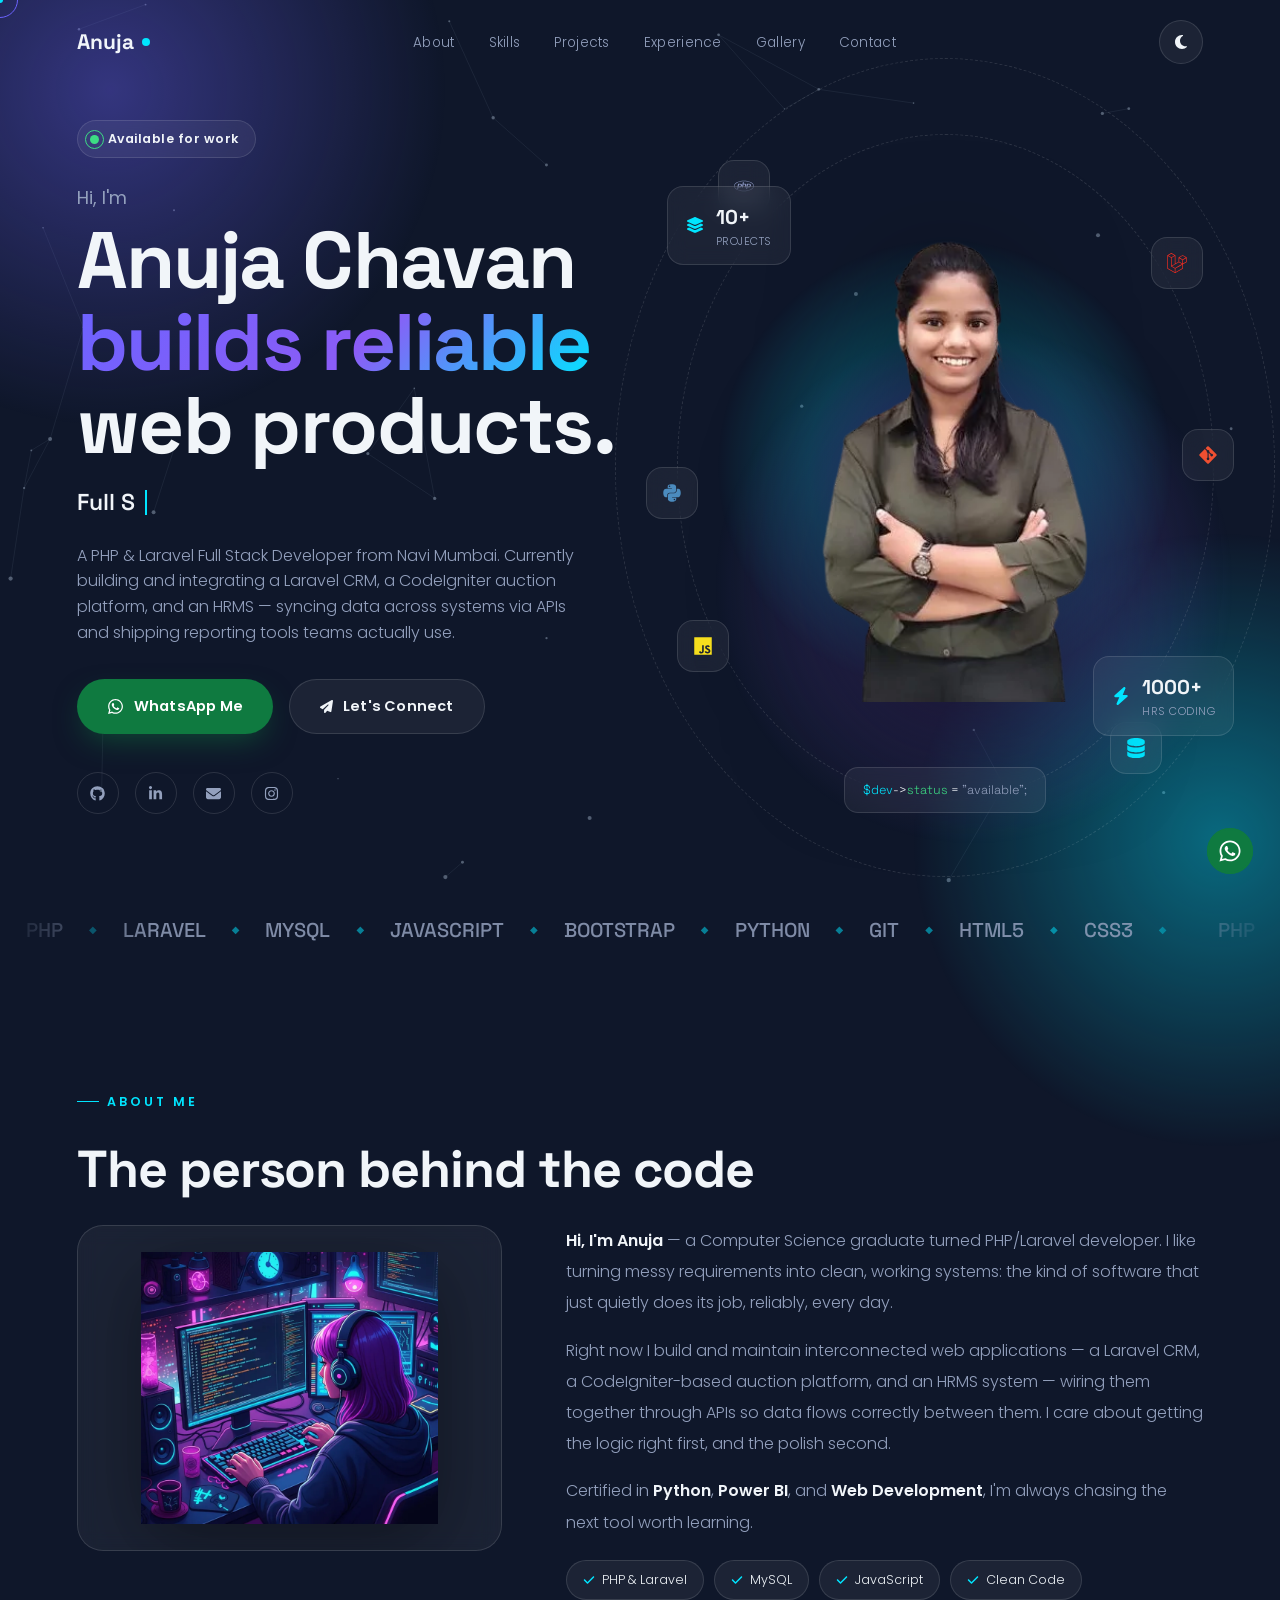
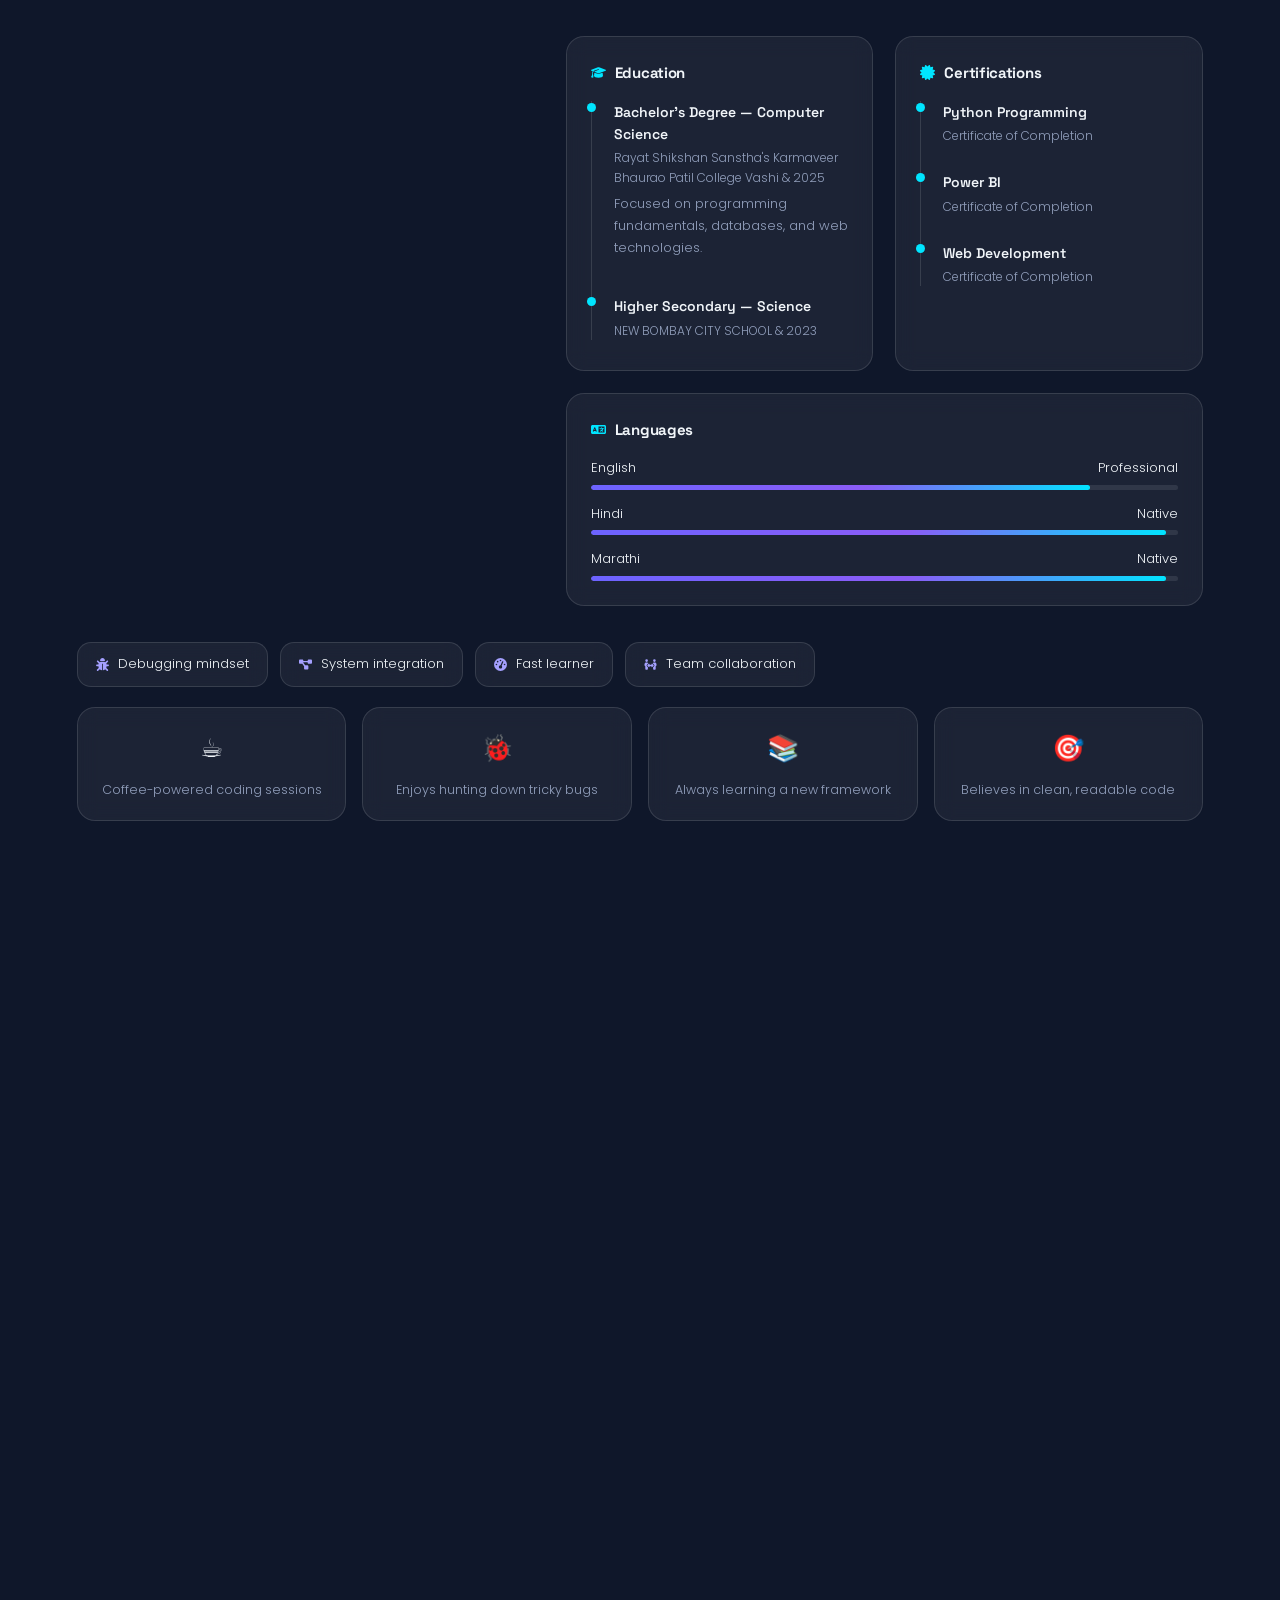
==== commit cf9d7d1a: "Fix SEO meta tags" ====
--- a/index.html
+++ b/index.html
@@ -3,9 +3,14 @@
 <head>
 <meta charset="UTF-8">
 <meta name="viewport" content="width=device-width, initial-scale=1.0">
-<title>Anuja Chavan | PHP Laravel Full Stack Developer, Navi Mumbai</title>
-<meta name="description" content="Anuja Chavan is a PHP & Laravel full stack developer in Navi Mumbai building CRM, HRMS and auction platforms with MySQL and APIs. Open to full-time roles.">
-<meta name="author" content="Anuja Chavan">
+<title>Anuja Chavan | PHP Laravel & Full Stack Web Developer</title>
+<meta name="description" content="Portfolio of Anuja Chavan, a PHP Laravel and full stack developer. Projects: Clinic Appointment Portal, Gym Management System, Daansetu and more.">
+<link rel="canonical" href="https://anuja-portfolio-zeta.vercel.app/">
+<meta property="og:title" content="Anuja Chavan | Full Stack Web Developer">
+<meta property="og:description" content="PHP, Laravel, MySQL projects and case studies.">
+<meta property="og:url" content="https://anuja-portfolio-zeta.vercel.app/">
+<meta property="og:image" content="https://anuja-portfolio-zeta.vercel.app/preview.jpg">
+<meta property="og:type" content="website">
 <meta name="robots" content="index, follow, max-image-preview:large">
 <meta name="referrer" content="strict-origin-when-cross-origin">
 <meta name="theme-color" content="#0F172A">
